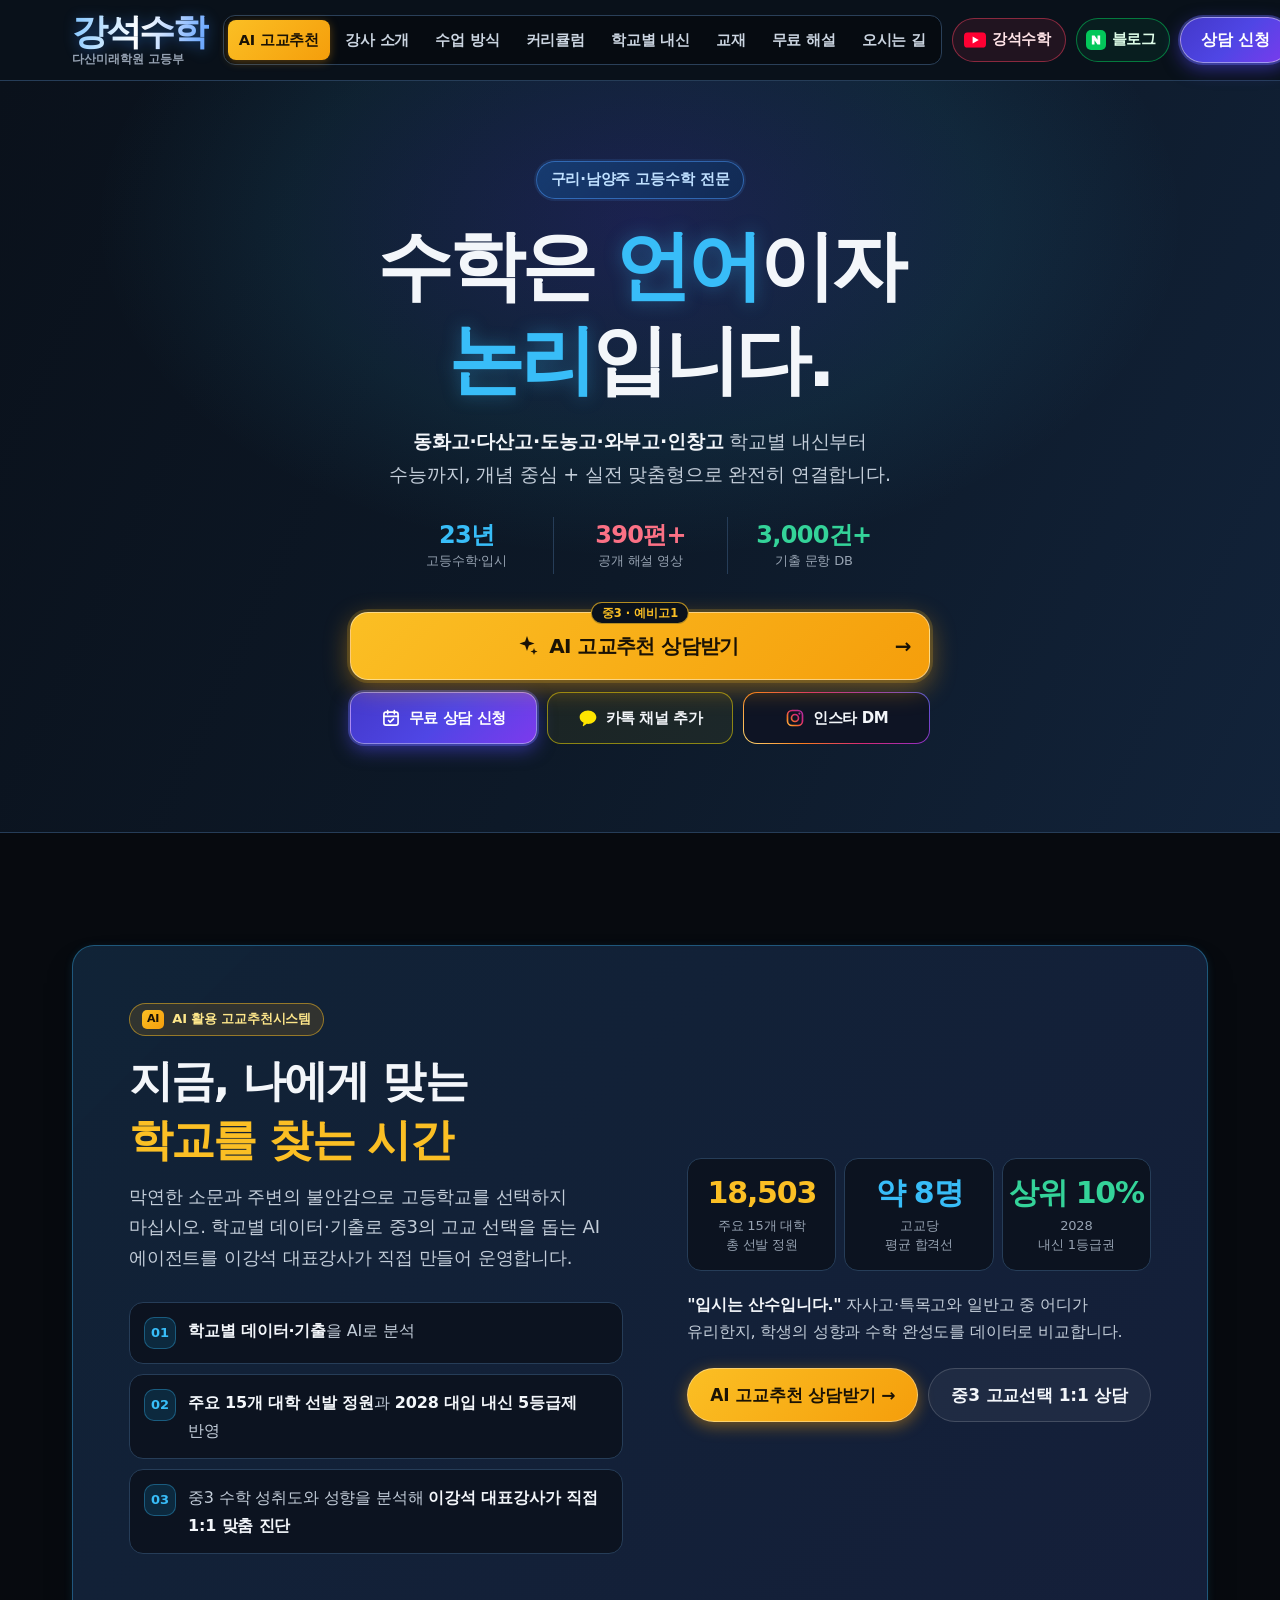
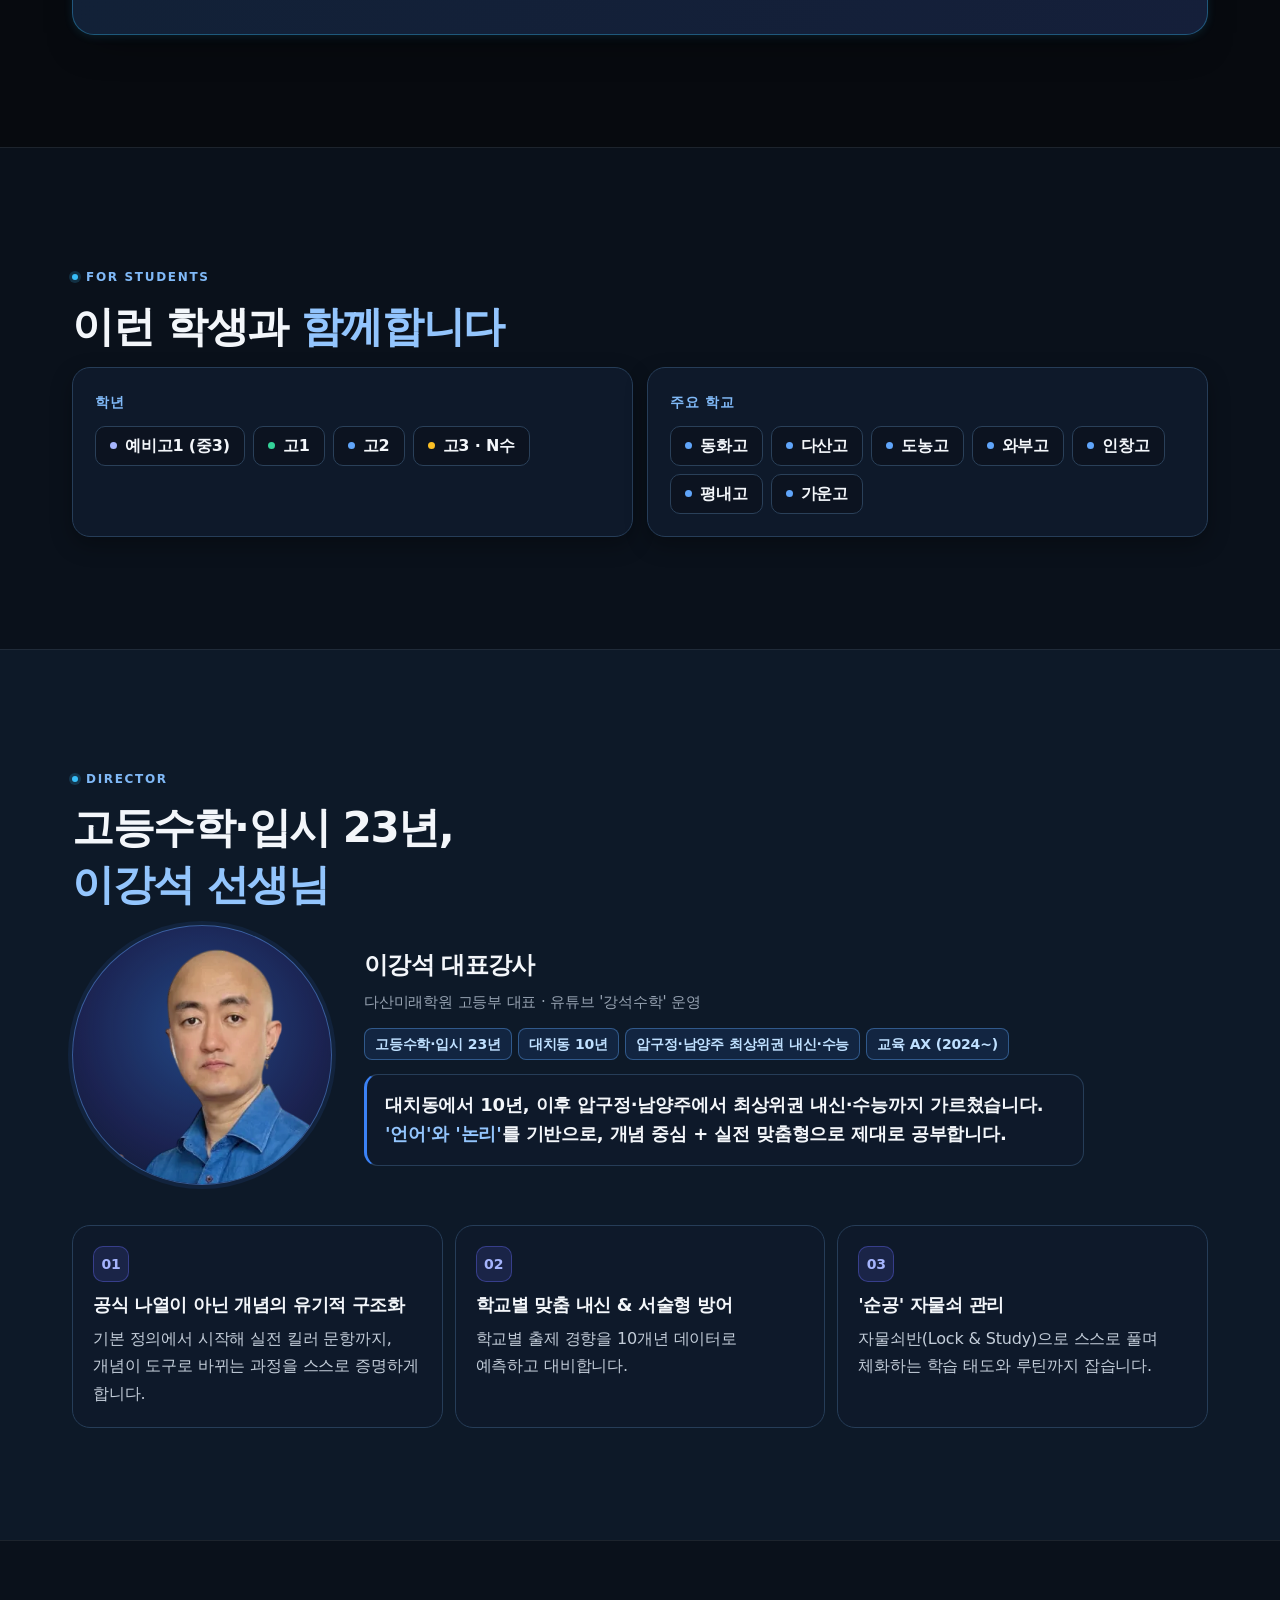
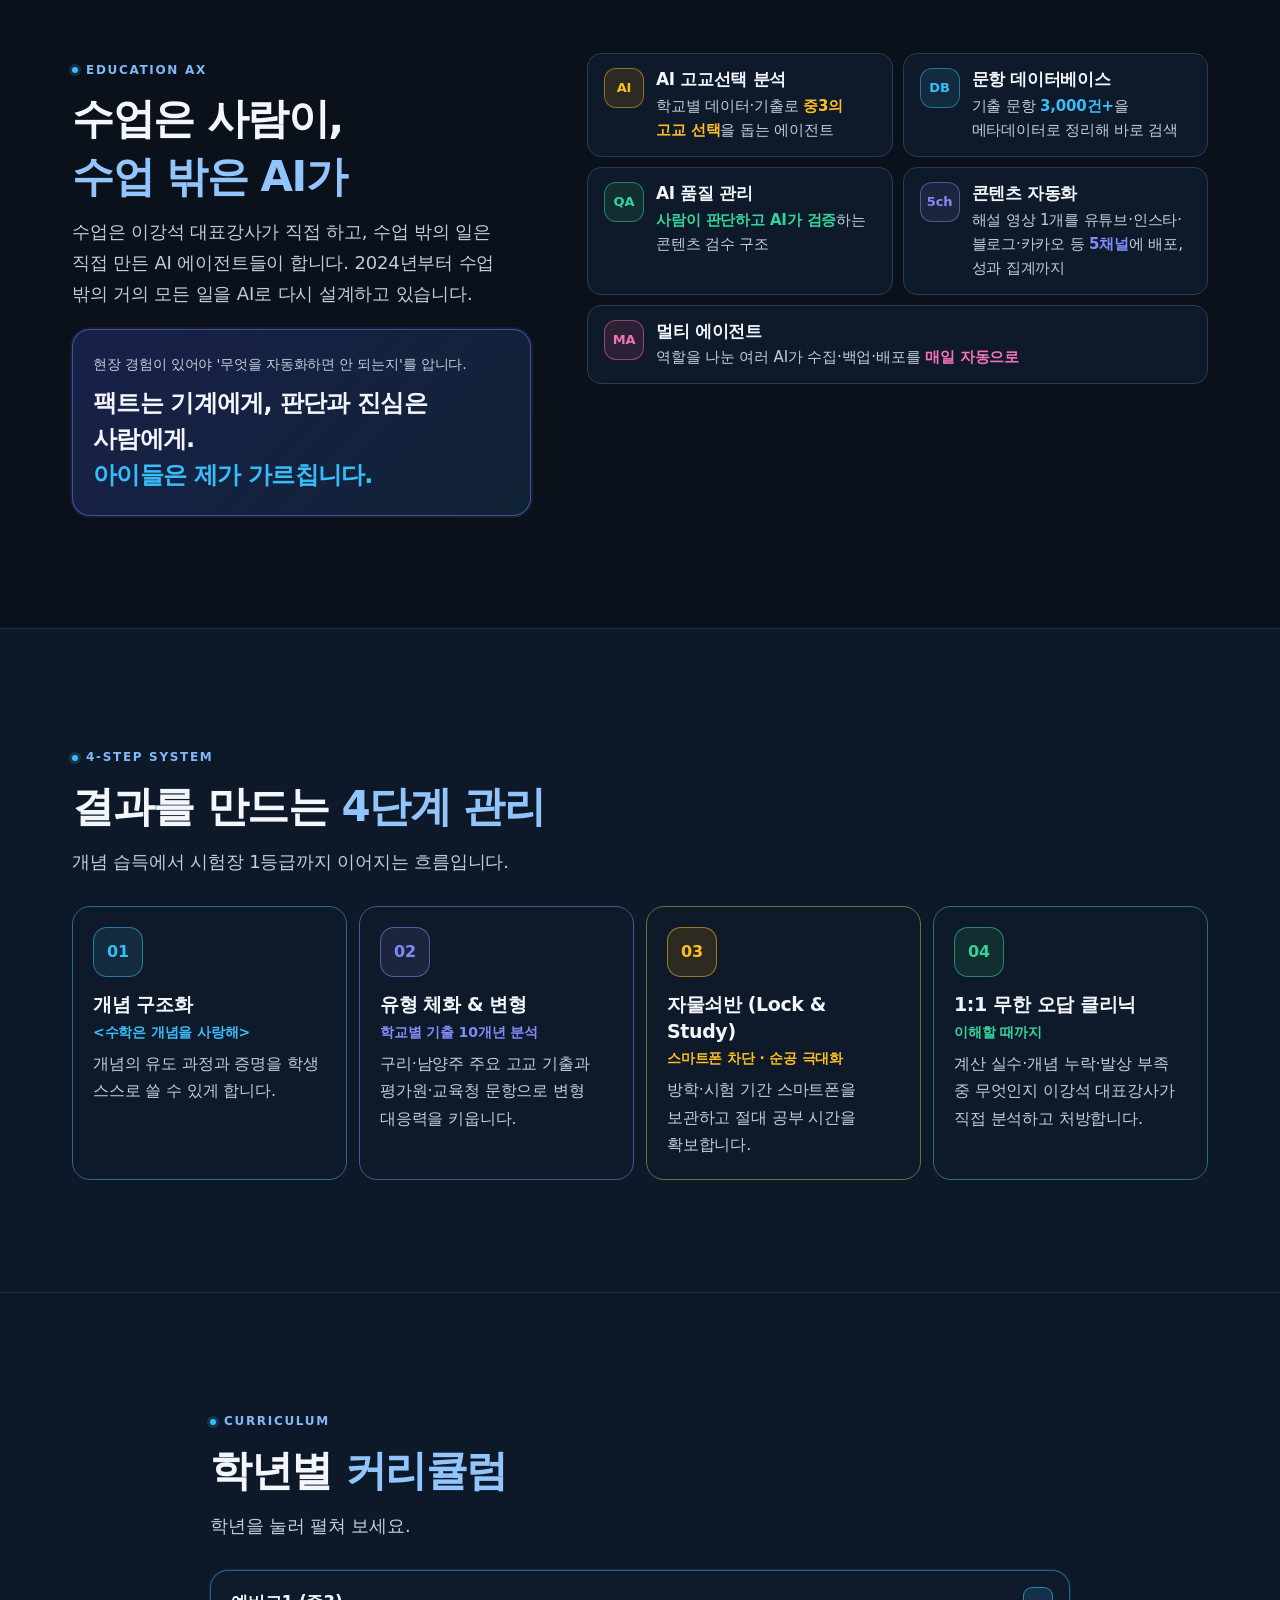
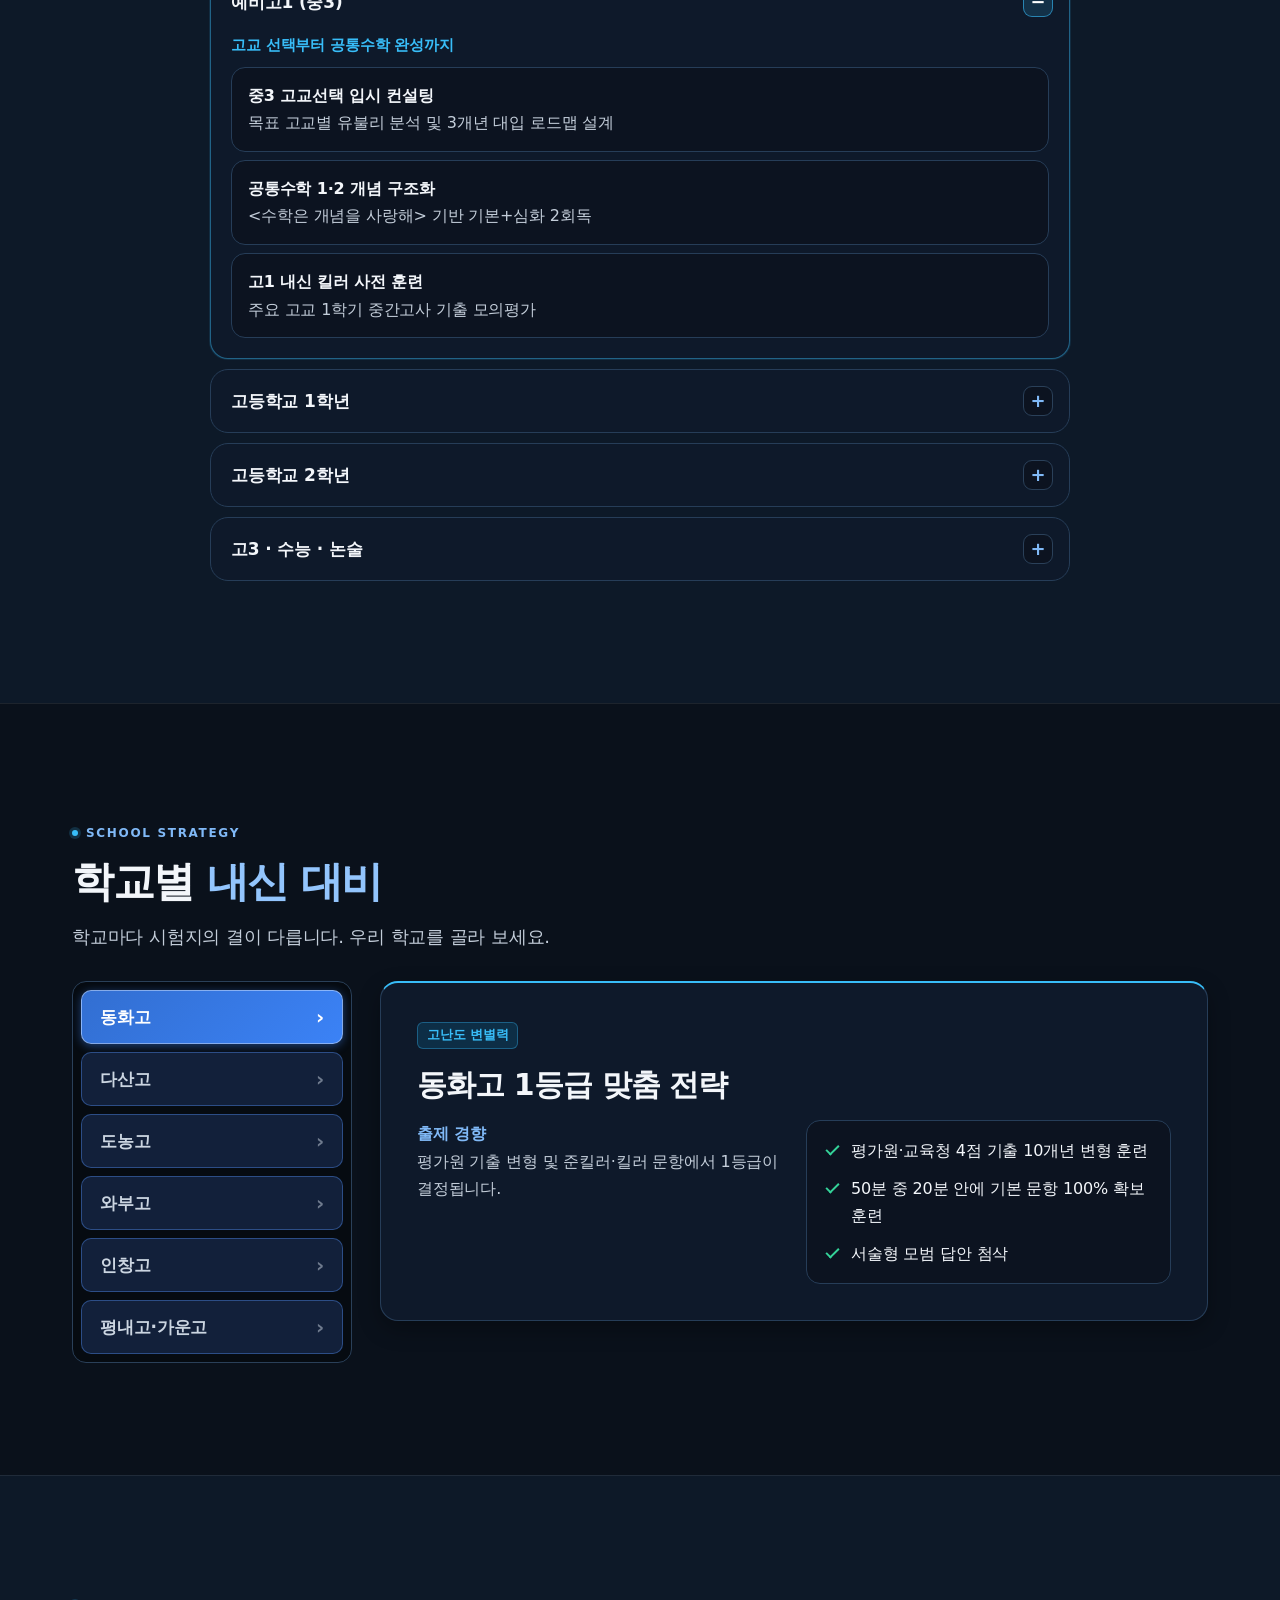
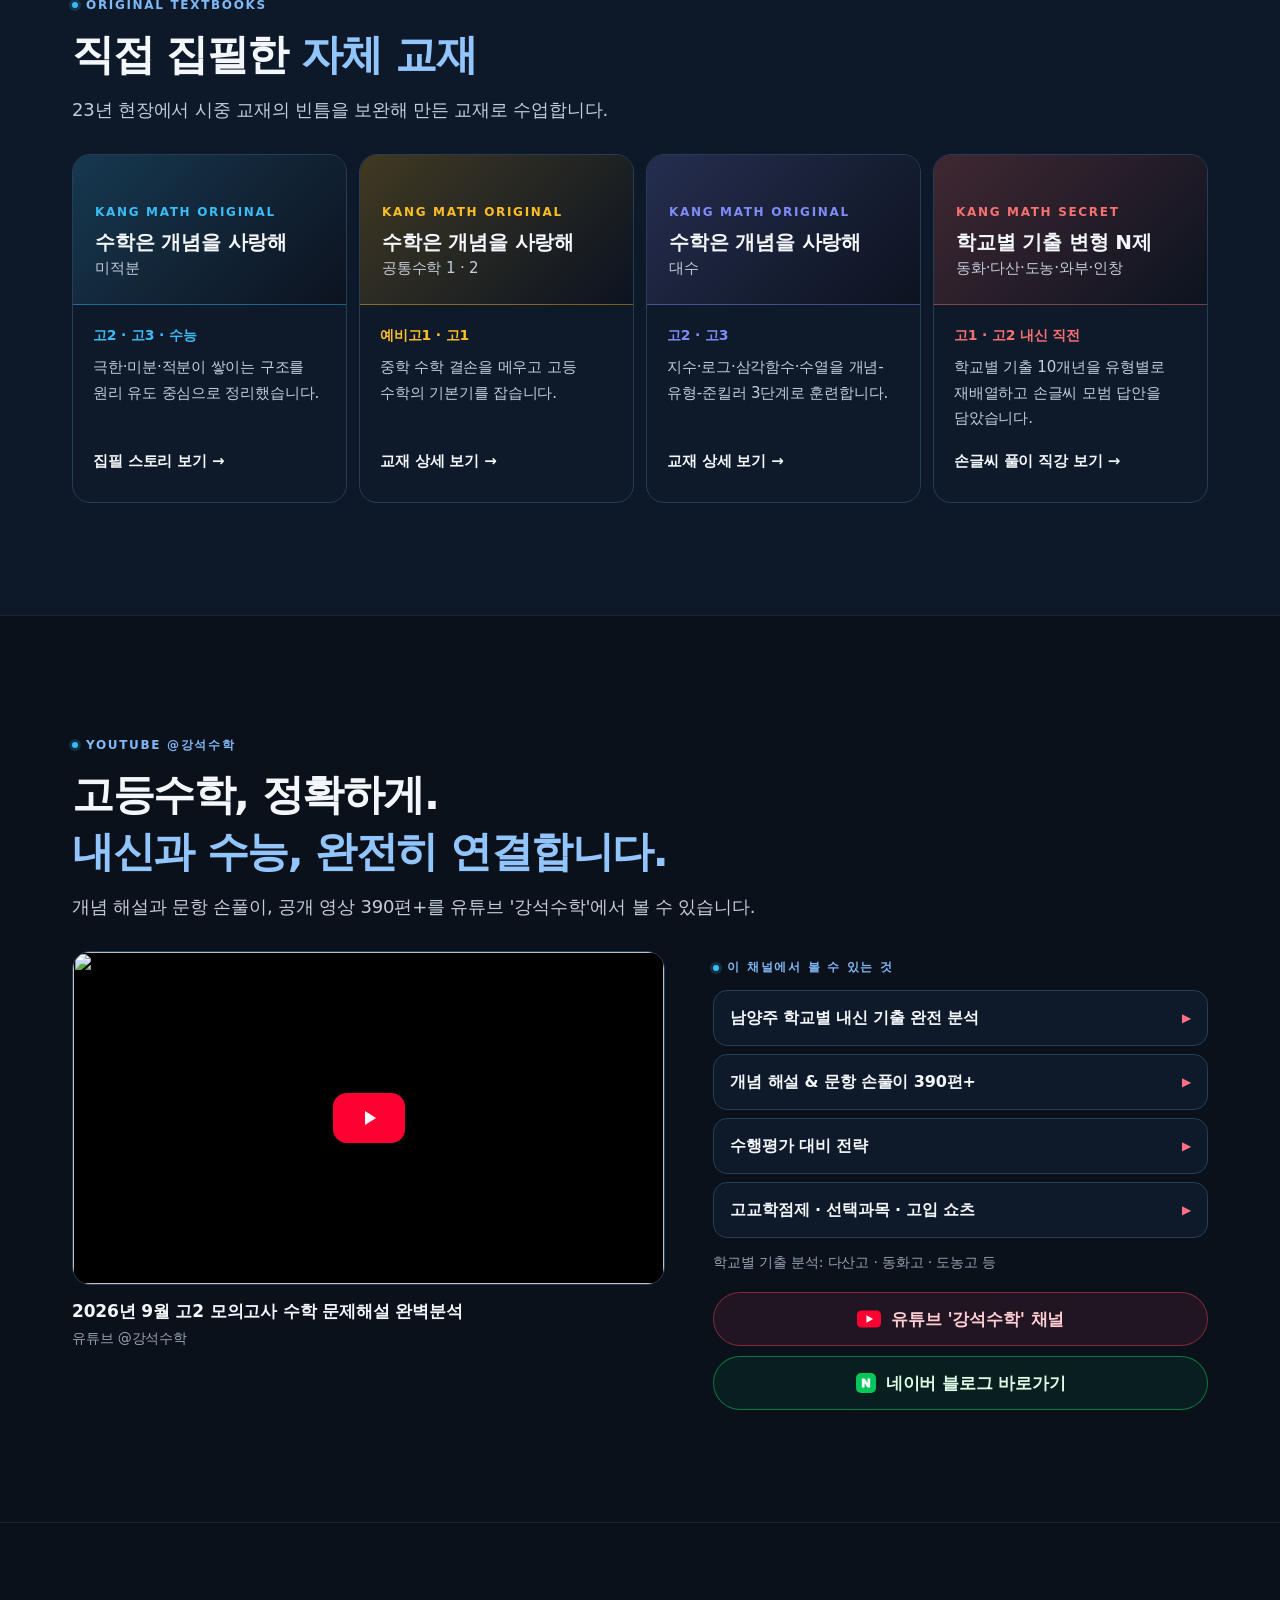
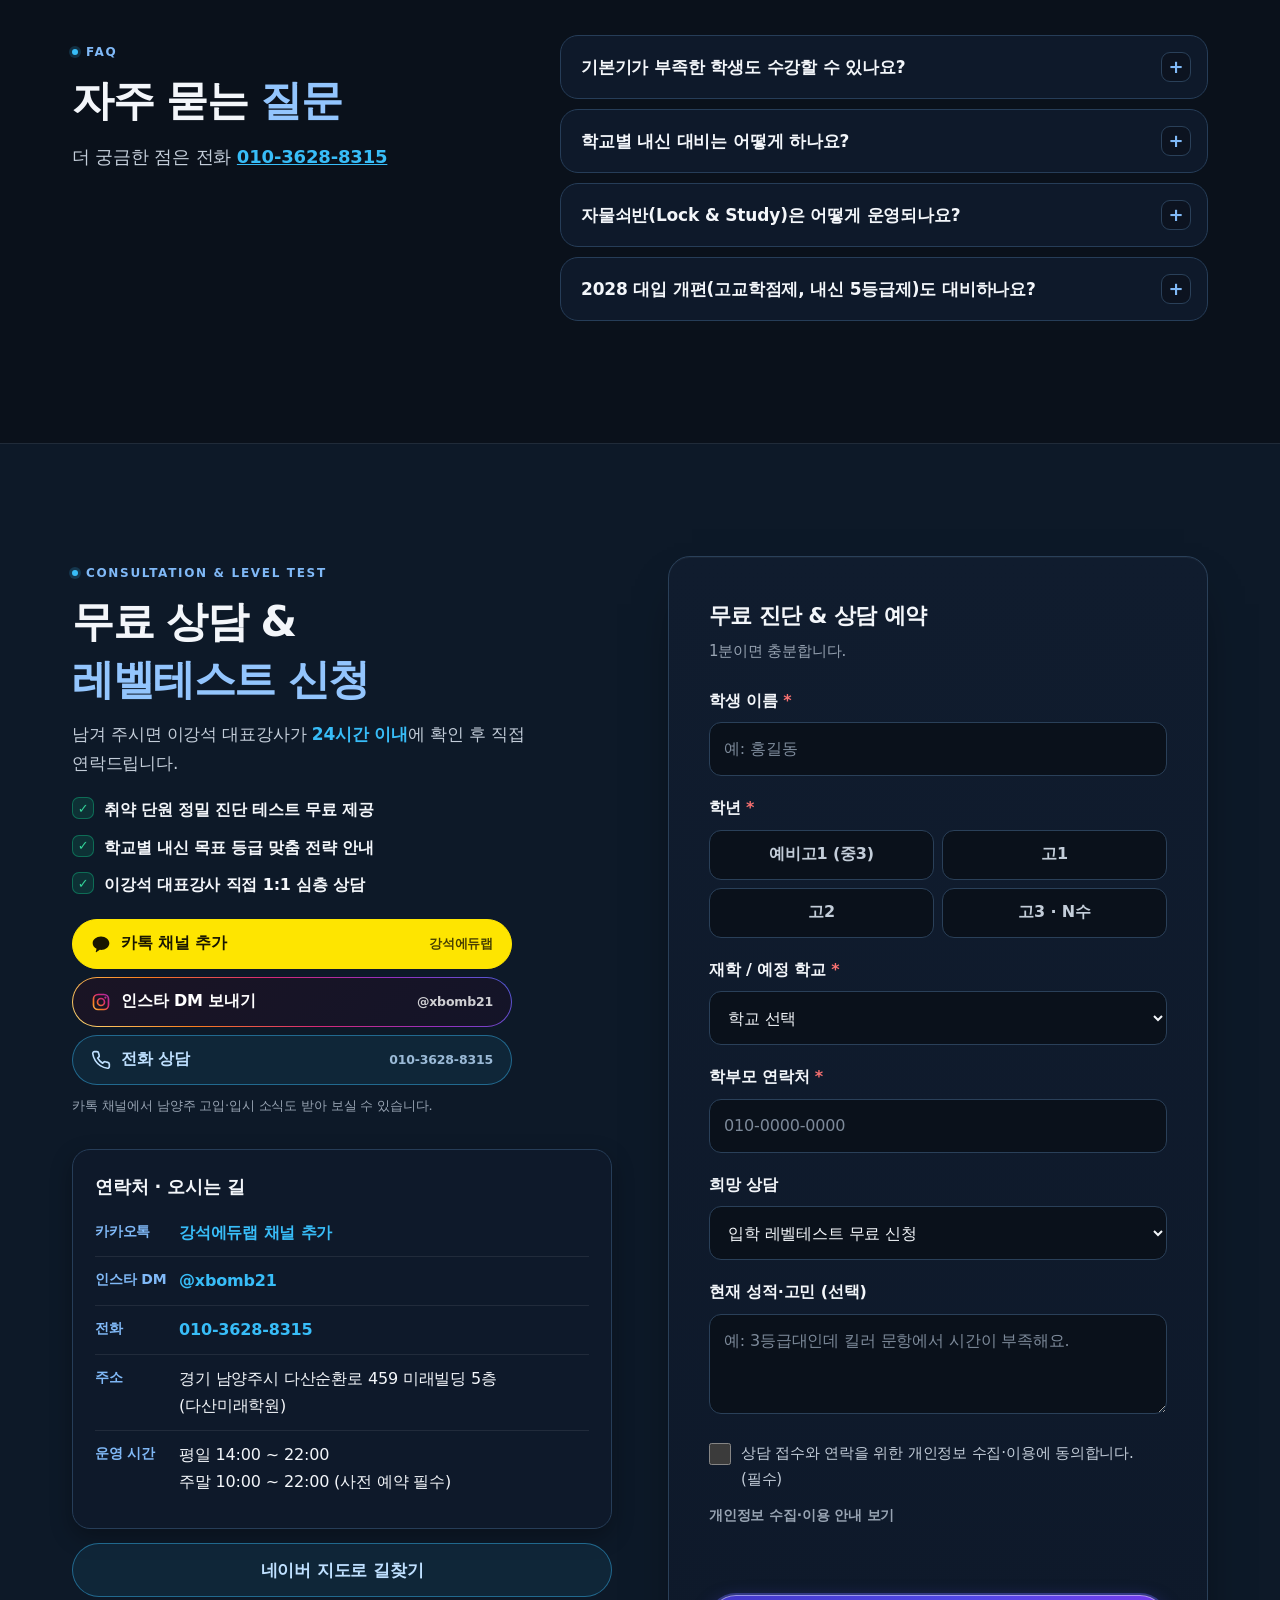
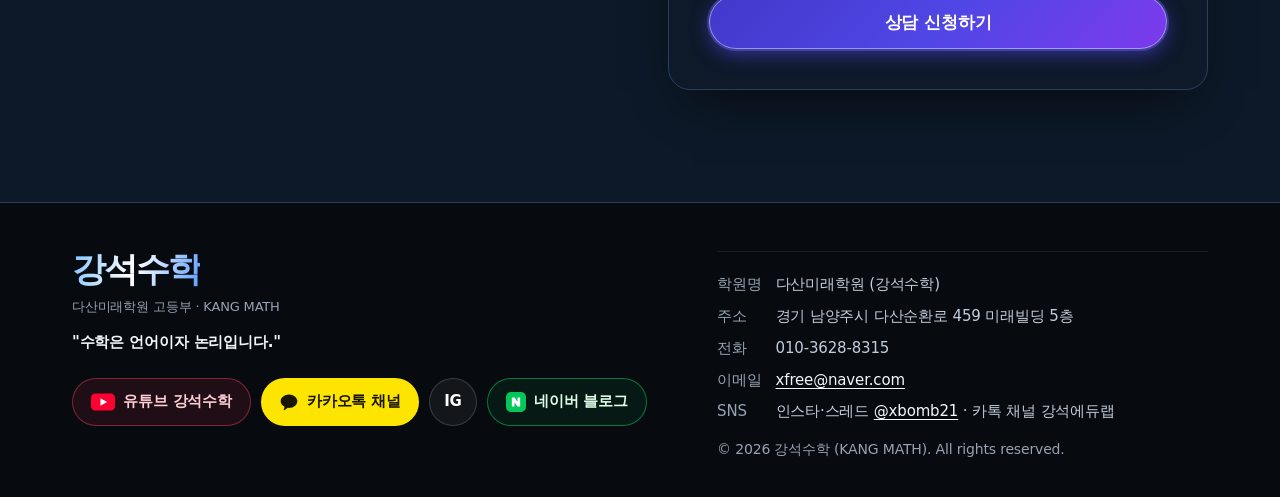
==== index.html @ 7ba9ceab "Show Naver blog button in mobile header - Blog chip visible on all widths: N icon only below 410px, " ====
<!DOCTYPE html>
<html lang="ko">
<head>
<meta charset="UTF-8">
<meta name="viewport" content="width=device-width, initial-scale=1, viewport-fit=cover">
<title>강석수학 | 구리·남양주 고등수학 전문 · 다산미래학원 고등부</title>
<meta name="description" content="구리·남양주 고등수학 전문 강석수학(다산미래학원 고등부). 고등수학·입시 23년 이강석 대표강사가 동화고·다산고·도농고·와부고·인창고 학교별 내신부터 수능까지 지도합니다.">
<meta name="naver-site-verification" content="85dfddb0b1b1b7cc9b16cac15917da189d984a61">
<link rel="canonical" href="https://www.kangmath.com/">
<meta name="theme-color" content="#0A111B">
<meta property="og:type" content="website">
<meta property="og:locale" content="ko_KR">
<meta property="og:site_name" content="강석수학">
<meta property="og:url" content="https://www.kangmath.com/">
<meta property="og:title" content="강석수학 | 구리·남양주 고등수학 전문">
<meta property="og:description" content="수학은 언어이자 논리입니다. 학교별 내신부터 수능까지, 개념 중심 + 실전 맞춤형으로 완전히 연결합니다.">
<meta property="og:image" content="https://www.kangmath.com/assets/og-image.jpg">
<meta property="og:image:width" content="1200">
<meta property="og:image:height" content="630">
<meta name="twitter:card" content="summary_large_image">
<link rel="icon" type="image/png" sizes="48x48" href="/assets/favicon-48.png">
<link rel="apple-touch-icon" href="/assets/apple-touch-icon.png">
<link rel="preconnect" href="https://cdn.jsdelivr.net" crossorigin>
<link rel="stylesheet" href="https://cdn.jsdelivr.net/gh/orioncactus/pretendard@v1.3.9/dist/web/variable/pretendardvariable-dynamic-subset.min.css">
<link rel="stylesheet" href="/style.css?v=20261010c">
<script type="application/ld+json">
{
  "@context": "https://schema.org",
  "@type": ["EducationalOrganization", "LocalBusiness"],
  "name": "강석수학",
  "alternateName": ["다산미래학원 고등부", "KANG MATH"],
  "description": "구리·남양주 고등수학 전문. 학교별 내신부터 수능까지 지도합니다.",
  "url": "https://www.kangmath.com/",
  "logo": "https://www.kangmath.com/assets/apple-touch-icon.png",
  "image": "https://www.kangmath.com/assets/og-image.jpg",
  "telephone": "+82-10-3628-8315",
  "email": "xfree@naver.com",
  "address": {
    "@type": "PostalAddress",
    "streetAddress": "다산순환로 459 미래빌딩 5층",
    "addressLocality": "남양주시",
    "addressRegion": "경기도",
    "addressCountry": "KR"
  },
  "openingHoursSpecification": [
    {"@type": "OpeningHoursSpecification", "dayOfWeek": ["Monday", "Tuesday", "Wednesday", "Thursday", "Friday"], "opens": "14:00", "closes": "22:00"},
    {"@type": "OpeningHoursSpecification", "dayOfWeek": ["Saturday", "Sunday"], "opens": "10:00", "closes": "22:00"}
  ],
  "sameAs": [
    "https://www.youtube.com/@강석수학",
    "https://www.instagram.com/xbomb21",
    "https://blog.naver.com/iji99",
    "https://pf.kakao.com/_xkxdQZX"
  ]
}
</script>
</head>
<body>
<svg width="0" height="0" style="position:absolute" aria-hidden="true">
  <symbol id="yt" viewBox="0 0 28 20"><rect width="28" height="20" rx="5" fill="#FF0033"/><path d="M11 5.5v9l7.8-4.5z" fill="#fff"/></symbol>
  <symbol id="kakao" viewBox="0 0 24 24"><path fill="currentColor" d="M12 3C6.5 3 2 6.6 2 11c0 2.8 1.9 5.3 4.7 6.7l-1 3.6c-.1.4.3.7.6.5l4.2-2.8c.5.1 1 .1 1.5.1 5.5 0 10-3.6 10-8S17.5 3 12 3z"/></symbol>
  <symbol id="nblog" viewBox="0 0 24 24"><rect width="24" height="24" rx="6" fill="#03C75A"/><path fill="#fff" d="M7 6.5h3.3l3.5 5.2V6.5H17v11h-3.3l-3.5-5.2v5.2H7z"/></symbol>
  <symbol id="cal" viewBox="0 0 24 24"><g fill="none" stroke="currentColor" stroke-width="2" stroke-linecap="round" stroke-linejoin="round"><rect x="3.5" y="5" width="17" height="15.5" rx="2.5"/><path d="M3.5 10h17M8 3v4M16 3v4M9 15l2 2 4-4"/></g></symbol>
  <symbol id="ig" viewBox="0 0 24 24"><g fill="none" stroke="url(#igGrad)" stroke-width="2" stroke-linecap="round"><rect x="3" y="3" width="18" height="18" rx="5.5"/><circle cx="12" cy="12" r="4.2"/><path d="M17.3 6.7h.01" stroke-width="2.6"/></g></symbol>
  <linearGradient id="igGrad" x1="0" y1="24" x2="24" y2="0" gradientUnits="userSpaceOnUse"><stop offset="0" stop-color="#FEDA75"/><stop offset=".3" stop-color="#FA7E1E"/><stop offset=".6" stop-color="#D62976"/><stop offset="1" stop-color="#962FBF"/></linearGradient>
  <symbol id="spark" viewBox="0 0 24 24"><path fill="currentColor" d="M12 2l1.9 5.6L19.5 9.5l-5.6 1.9L12 17l-1.9-5.6L4.5 9.5l5.6-1.9z"/><path fill="currentColor" d="M19 14l.9 2.6 2.6.9-2.6.9L19 21l-.9-2.6-2.6-.9 2.6-.9z"/></symbol>
  <symbol id="tel" viewBox="0 0 24 24"><path fill="none" stroke="currentColor" stroke-width="2" stroke-linecap="round" stroke-linejoin="round" d="M22 16.9v3a2 2 0 0 1-2.2 2 19.8 19.8 0 0 1-8.6-3.1 19.5 19.5 0 0 1-6-6A19.8 19.8 0 0 1 2.1 4.2 2 2 0 0 1 4.1 2h3a2 2 0 0 1 2 1.7c.1.9.4 1.8.7 2.7a2 2 0 0 1-.5 2.1L8 9.8a16 16 0 0 0 6 6l1.3-1.3a2 2 0 0 1 2.1-.4c.9.3 1.8.6 2.7.7a2 2 0 0 1 1.7 2z"/></symbol>
</svg>

<header class="header">
  <div class="wrap">
    <a class="brand" href="#top" aria-label="강석수학 처음으로"><b>강석수학</b><small>다산미래학원 고등부</small></a>
    <nav class="nav-desktop" aria-label="주요 메뉴">
      <a href="https://sch.kangmath.com/" class="hl">AI 고교추천</a>
      <a href="#about">강사 소개</a>
      <a href="#system">수업 방식</a>
      <a href="#curriculum">커리큘럼</a>
      <a href="#schools">학교별 내신</a>
      <a href="#textbooks">교재</a>
      <a href="#youtube">무료 해설</a>
      <a href="#location">오시는 길</a>
    </nav>
    <a class="yt-chip" href="https://www.youtube.com/@강석수학" target="_blank" rel="noopener" aria-label="유튜브 강석수학 채널 (새 창)"><svg viewBox="0 0 28 20" aria-hidden="true"><use href="#yt"/></svg><span class="lbl">강석수학</span></a>
    <a class="blog-chip" href="https://blog.naver.com/iji99" target="_blank" rel="noopener" aria-label="네이버 블로그 (새 창)"><svg aria-hidden="true"><use href="#nblog"/></svg><span class="lbl">블로그</span></a>
    <a class="btn btn-main header-cta" href="#consultation">상담 신청</a>
    <button class="icon-btn menu-btn" id="menuBtn" aria-label="메뉴 열기" aria-expanded="false" aria-controls="sheet">
      <svg viewBox="0 0 24 24" fill="none" stroke="currentColor" stroke-width="2" stroke-linecap="round" aria-hidden="true"><path d="M4 7h16M4 12h16M4 17h16"/></svg>
    </button>
  </div>
</header>

<nav class="sheet" id="sheet" aria-label="모바일 메뉴">
  <a class="item ai" href="https://sch.kangmath.com/"><span class="ai-tag">AI</span>고교추천 상담받기</a>
  <a class="item" href="#about">강사 소개</a>
  <a class="item" href="#ax">수업 밖은 AI (교육 AX)</a>
  <a class="item" href="#system">수업 방식</a>
  <a class="item" href="#curriculum">학년별 커리큘럼</a>
  <a class="item" href="#schools">학교별 내신 대비</a>
  <a class="item" href="#textbooks">자체 교재</a>
  <a class="item" href="#youtube">무료 해설 영상</a>
  <a class="item" href="#faq">자주 묻는 질문</a>
  <a class="item" href="#location">오시는 길</a>
  <div class="sheet-cta">
    <a class="btn btn-main" href="#consultation">무료 상담·레벨테스트 신청</a>
    <a class="btn btn-ai" href="https://sch.kangmath.com/">AI 고교추천 상담받기</a>
    <a class="btn btn-kakao" href="https://pf.kakao.com/_xkxdQZX/friend" target="_blank" rel="noopener"><svg aria-hidden="true"><use href="#kakao"/></svg>카톡 채널 추가 · 강석에듀랩</a>
    <a class="btn btn-ig" href="https://ig.me/m/xbomb21" target="_blank" rel="noopener"><svg aria-hidden="true"><use href="#ig"/></svg>인스타 DM 보내기</a>
    <a class="btn btn-sky" href="tel:010-3628-8315">전화 010-3628-8315</a>
    <div class="sheet-pair">
      <a class="btn btn-yt" href="https://www.youtube.com/@강석수학" target="_blank" rel="noopener"><svg class="yt-glyph" aria-hidden="true"><use href="#yt"/></svg>유튜브</a>
      <a class="btn btn-blog" href="https://blog.naver.com/iji99" target="_blank" rel="noopener"><svg aria-hidden="true"><use href="#nblog"/></svg>블로그</a>
    </div>
  </div>
</nav>

<main id="top">
  <!-- 1. 첫 화면 -->
  <section class="hero" id="home" aria-labelledby="hero-title">
    <div class="wrap">
      <div class="hero-text">
        <p class="eyebrow">구리·남양주 고등수학 전문</p>
        <h1 id="hero-title">수학은 <em>언어</em>이자<br><em>논리</em>입니다.</h1>
        <p class="lead"><strong>동화고·다산고·도농고·와부고·인창고</strong> 학교별 내신부터 수능까지, 개념 중심 + 실전 맞춤형으로 완전히 연결합니다.</p>
        <ul class="trust" aria-label="강석수학 한눈에">
          <li><b>23년</b><span>고등수학·입시</span></li>
          <li><b>390편+</b><span>공개 해설 영상</span></li>
          <li><b>3,000건+</b><span>기출 문항 DB</span></li>
        </ul>
        <div class="hero-btns">
          <a class="ai-cta" href="https://sch.kangmath.com/"><span class="shine" aria-hidden="true"></span><span class="badge">중3 · 예비고1</span><svg aria-hidden="true"><use href="#spark"/></svg>AI 고교추천 상담받기<span class="arr" aria-hidden="true">→</span></a>
          <div class="hero-sub">
            <a class="hbtn hbtn-main" href="#consultation" aria-label="무료 상담 신청"><svg aria-hidden="true"><use href="#cal"/></svg><span>무료 상담<span class="more"> 신청</span></span></a>
            <a class="hbtn hbtn-kakao" href="https://pf.kakao.com/_xkxdQZX/friend" target="_blank" rel="noopener" aria-label="카카오톡 채널 추가 (새 창)"><svg aria-hidden="true"><use href="#kakao"/></svg><span>카톡 채널<span class="more"> 추가</span></span></a>
            <a class="hbtn hbtn-ig" href="https://ig.me/m/xbomb21" target="_blank" rel="noopener" aria-label="인스타그램 DM 보내기 (새 창)"><svg aria-hidden="true"><use href="#ig"/></svg><span>인스타 DM</span></a>
          </div>
        </div>
      </div>
    </div>
  </section>

  <!-- 2. AI 고교추천 -->
  <section class="sec s0" id="highschool-guide" aria-labelledby="ai-title">
    <div class="wrap">
      <div class="ai-box ai-wrap">
        <div>
          <span class="ai-label">AI 활용 고교추천시스템</span>
          <h2 id="ai-title">지금, 나에게 맞는<br><em>학교를 찾는 시간</em></h2>
          <p class="desc">막연한 소문과 주변의 불안감으로 고등학교를 선택하지 마십시오. 학교별 데이터·기출로 중3의 고교 선택을 돕는 AI 에이전트를 이강석 대표강사가 직접 만들어 운영합니다.</p>
          <ul class="ai-points">
            <li><span class="n">01</span><span><b>학교별 데이터·기출</b>을 AI로 분석</span></li>
            <li><span class="n">02</span><span><b>주요 15개 대학 선발 정원</b>과 <b>2028 대입 내신 5등급제</b> 반영</span></li>
            <li><span class="n">03</span><span>중3 수학 성취도와 성향을 분석해 <b>이강석 대표강사가 직접 1:1 맞춤 진단</b></span></li>
          </ul>
        </div>
        <div>
          <div class="stat-row" aria-label="18,503 법칙">
            <div><b>18,503</b><span>주요 15개 대학<br>총 선발 정원</span></div>
            <div><b>약 8명</b><span>고교당<br>평균 합격선</span></div>
            <div><b>상위 10%</b><span>2028<br>내신 1등급권</span></div>
          </div>
          <p class="ai-quote"><strong>"입시는 산수입니다."</strong> 자사고·특목고와 일반고 중 어디가 유리한지, 학생의 성향과 수학 완성도를 데이터로 비교합니다.</p>
          <div class="ai-btns">
            <a class="btn btn-ai" href="https://sch.kangmath.com/">AI 고교추천 상담받기 →</a>
            <a class="btn btn-glass" href="#consultation" data-type="예비고1 고교선택 및 선행 전략">중3 고교선택 1:1 상담</a>
          </div>
        </div>
      </div>
    </div>
  </section>

  <!-- 3. 대상 -->
  <section class="sec s1" aria-labelledby="who-title">
    <div class="wrap">
      <p class="kicker">For Students</p>
      <h2 class="h2" id="who-title">이런 학생과 <em>함께합니다</em></h2>
      <div class="who">
        <div class="panel"><h3>학년</h3><div class="chips">
          <span class="chip" style="--c:#A5B4FC"><i></i>예비고1 (중3)</span><span class="chip" style="--c:#34D399"><i></i>고1</span><span class="chip" style="--c:#60A5FA"><i></i>고2</span><span class="chip" style="--c:#FBBF24"><i></i>고3 · N수</span></div></div>
        <div class="panel"><h3>주요 학교</h3><div class="chips">
          <span class="chip"><i></i>동화고</span><span class="chip"><i></i>다산고</span><span class="chip"><i></i>도농고</span><span class="chip"><i></i>와부고</span><span class="chip"><i></i>인창고</span><span class="chip"><i></i>평내고</span><span class="chip"><i></i>가운고</span></div></div>
      </div>
    </div>
  </section>

  <!-- 4. 강사 소개 -->
  <section class="sec s2" id="about" aria-labelledby="teacher-title">
    <div class="wrap">
      <p class="kicker">Director</p>
      <h2 class="h2" id="teacher-title">고등수학·입시 23년,<br><em>이강석 선생님</em></h2>
      <div class="about-grid">
        <div class="teacher">
          <div class="teacher-photo"><img src="assets/instructor_blue_profile.webp" width="360" height="360" alt="이강석 선생님" loading="lazy"></div>
          <div class="info">
            <h3>이강석 대표강사</h3>
            <p class="role">다산미래학원 고등부 대표 · 유튜브 '강석수학' 운영</p>
            <ul class="career" aria-label="경력">
              <li>고등수학·입시 23년</li><li>대치동 10년</li><li>압구정·남양주 최상위권 내신·수능</li><li>교육 AX (2024~)</li>
            </ul>
            <blockquote>대치동에서 10년, 이후 압구정·남양주에서 최상위권 내신·수능까지 가르쳤습니다. <em>'언어'와 '논리'</em>를 기반으로, 개념 중심 + 실전 맞춤형으로 제대로 공부합니다.</blockquote>
          </div>
        </div>
        <ol class="principles" aria-label="강석수학 3대 교육 원칙">
          <li><h4>공식 나열이 아닌 개념의 유기적 구조화</h4><p>기본 정의에서 시작해 실전 킬러 문항까지, 개념이 도구로 바뀌는 과정을 스스로 증명하게 합니다.</p></li>
          <li><h4>학교별 맞춤 내신 &amp; 서술형 방어</h4><p>학교별 출제 경향을 10개년 데이터로 예측하고 대비합니다.</p></li>
          <li><h4>'순공' 자물쇠 관리</h4><p>자물쇠반(Lock &amp; Study)으로 스스로 풀며 체화하는 학습 태도와 루틴까지 잡습니다.</p></li>
        </ol>
      </div>
    </div>
  </section>

  <!-- 4-1. 교육 AX -->
  <section class="sec s1" id="ax" aria-labelledby="ax-title">
    <div class="wrap ax-grid">
      <div class="ax-head">
        <p class="kicker">Education AX</p>
        <h2 class="h2" id="ax-title">수업은 사람이,<br><em>수업 밖은 AI가</em></h2>
        <p class="desc">수업은 이강석 대표강사가 직접 하고, 수업 밖의 일은 직접 만든 AI 에이전트들이 합니다. 2024년부터 수업 밖의 거의 모든 일을 AI로 다시 설계하고 있습니다.</p>
        <div class="ax-quote">
          <small>현장 경험이 있어야 '무엇을 자동화하면 안 되는지'를 압니다.</small>
          <p>팩트는 기계에게, 판단과 진심은 사람에게.<br><em>아이들은 제가 가르칩니다.</em></p>
        </div>
      </div>
      <ol class="ax-list" aria-label="지금 만들고 운영하는 것">
        <li><span class="ax-no">AI</span><div><h3>AI 고교선택 분석</h3><p>학교별 데이터·기출로 <b>중3의 고교 선택</b>을 돕는 에이전트</p></div></li>
        <li><span class="ax-no">DB</span><div><h3>문항 데이터베이스</h3><p>기출 문항 <b>3,000건+</b>을 메타데이터로 정리해 바로 검색</p></div></li>
        <li><span class="ax-no">QA</span><div><h3>AI 품질 관리</h3><p><b>사람이 판단하고 AI가 검증</b>하는 콘텐츠 검수 구조</p></div></li>
        <li><span class="ax-no">5ch</span><div><h3>콘텐츠 자동화</h3><p>해설 영상 1개를 유튜브·인스타·블로그·카카오 등 <b>5채널</b>에 배포, 성과 집계까지</p></div></li>
        <li><span class="ax-no">MA</span><div><h3>멀티 에이전트</h3><p>역할을 나눈 여러 AI가 수집·백업·배포를 <b>매일 자동으로</b></p></div></li>
      </ol>
    </div>
  </section>

  <!-- 5. 4단계 -->
  <section class="sec s2" id="system" aria-labelledby="method-title">
    <div class="wrap">
      <p class="kicker">4-Step System</p>
      <h2 class="h2" id="method-title">결과를 만드는 <em>4단계 관리</em></h2>
      <p class="desc">개념 습득에서 시험장 1등급까지 이어지는 흐름입니다.</p>
      <ol class="steps">
        <li><span class="step-no">01</span><div><h3>개념 구조화</h3><p class="sub">&lt;수학은 개념을 사랑해&gt;</p><p>개념의 유도 과정과 증명을 학생 스스로 쓸 수 있게 합니다.</p></div></li>
        <li><span class="step-no">02</span><div><h3>유형 체화 &amp; 변형</h3><p class="sub">학교별 기출 10개년 분석</p><p>구리·남양주 주요 고교 기출과 평가원·교육청 문항으로 변형 대응력을 키웁니다.</p></div></li>
        <li><span class="step-no">03</span><div><h3>자물쇠반 (Lock &amp; Study)</h3><p class="sub">스마트폰 차단 · 순공 극대화</p><p>방학·시험 기간 스마트폰을 보관하고 절대 공부 시간을 확보합니다.</p></div></li>
        <li><span class="step-no">04</span><div><h3>1:1 무한 오답 클리닉</h3><p class="sub">이해할 때까지</p><p>계산 실수·개념 누락·발상 부족 중 무엇인지 이강석 대표강사가 직접 분석하고 처방합니다.</p></div></li>
      </ol>
    </div>
  </section>

  <!-- 6. 커리큘럼 -->
  <section class="sec s2" id="curriculum" aria-labelledby="curri-title">
    <div class="wrap">
      <div class="narrow">
      <p class="kicker">Curriculum</p>
      <h2 class="h2" id="curri-title">학년별 <em>커리큘럼</em></h2>
      <p class="desc">학년을 눌러 펼쳐 보세요.</p>
      <details class="acc" open>
        <summary>예비고1 (중3)</summary>
        <div class="acc-body"><p class="sub">고교 선택부터 공통수학 완성까지</p><ul>
          <li><b>중3 고교선택 입시 컨설팅</b>목표 고교별 유불리 분석 및 3개년 대입 로드맵 설계</li>
          <li><b>공통수학 1·2 개념 구조화</b>&lt;수학은 개념을 사랑해&gt; 기반 기본+심화 2회독</li>
          <li><b>고1 내신 킬러 사전 훈련</b>주요 고교 1학기 중간고사 기출 모의평가</li></ul></div>
      </details>
      <details class="acc">
        <summary>고등학교 1학년</summary>
        <div class="acc-body"><p class="sub">2022 개정 교육과정 · 흔들리지 않는 내신 1등급</p><ul>
          <li><b>학교별 내신 파이널 기출 변형</b>학교별 출제 경향 반영 교재 + 1:1 오답 클리닉</li>
          <li><b>서술형 감점 제로 피드백</b>이강석 대표강사 직접 채점·첨삭</li>
          <li><b>방학 Lock &amp; Study (자물쇠반)</b>다음 학기 전 범위를 완성하는 몰입 프로그램</li></ul></div>
      </details>
      <details class="acc">
        <summary>고등학교 2학년</summary>
        <div class="acc-body"><p class="sub">대수 &amp; 미적분1 · 내신과 수능의 징검다리</p><ul>
          <li><b>대수 &amp; 미적분1 심화 개념 완성</b>기하학적 의미와 그래프 추론 발상법</li>
          <li><b>모의고사 킬러·준킬러 정밀 분석</b>4점 문항 조건 분해 훈련 (유튜브 손글씨 해설)</li>
          <li><b>예비 고3 조기 수능 체제 돌입</b>2학기 기말 직후 수능 실전 모드 전환</li></ul></div>
      </details>
      <details class="acc">
        <summary>고3 · 수능 · 논술</summary>
        <div class="acc-body"><p class="sub">수능 100분 타임어택 · 수리논술 완성</p><ul>
          <li><b>평가원 킬러 조건 해석 훈련</b>낯선 신유형을 익숙한 개념 도구로 바꾸는 과정</li>
          <li><b>100분 실전 봉투 모의고사</b>매주 실전 환경 시험 + 심층 해설</li>
          <li><b>주요 대학별 수리논술 특강</b>자연계열 논술 기출 분석 · 1:1 첨삭</li></ul></div>
      </details>
      </div>
    </div>
  </section>

  <!-- 7. 학교별 내신 -->
  <section class="sec s1" id="schools" aria-labelledby="schools-title">
    <div class="wrap">
      <p class="kicker">School Strategy</p>
      <h2 class="h2" id="schools-title">학교별 <em>내신 대비</em></h2>
      <p class="desc">학교마다 시험지의 결이 다릅니다. 우리 학교를 골라 보세요.</p>
      <div class="schools-layout">
        <div class="tabs" role="tablist" aria-label="학교 선택">
          <button role="tab" aria-selected="true" aria-controls="p-donghwa" id="t-donghwa">동화고</button>
          <button role="tab" aria-selected="false" aria-controls="p-dasan" id="t-dasan" tabindex="-1">다산고</button>
          <button role="tab" aria-selected="false" aria-controls="p-donong" id="t-donong" tabindex="-1">도농고</button>
          <button role="tab" aria-selected="false" aria-controls="p-wabu" id="t-wabu" tabindex="-1">와부고</button>
          <button role="tab" aria-selected="false" aria-controls="p-inchang" id="t-inchang" tabindex="-1">인창고</button>
          <button role="tab" aria-selected="false" aria-controls="p-pyeongnae" id="t-pyeongnae" tabindex="-1">평내고·가운고</button>
        </div>
        <div>
          <div class="panel school-panel" role="tabpanel" id="p-donghwa" aria-labelledby="t-donghwa">
            <span class="badge">고난도 변별력</span><h3>동화고 1등급 맞춤 전략</h3>
            <div class="panel-inner"><p class="trend"><b>출제 경향</b><br>평가원 기출 변형 및 준킬러·킬러 문항에서 1등급이 결정됩니다.</p>
            <ul class="check"><li>평가원·교육청 4점 기출 10개년 변형 훈련</li><li>50분 중 20분 안에 기본 문항 100% 확보 훈련</li><li>서술형 모범 답안 첨삭</li></ul></div>
          </div>
          <div class="panel school-panel" role="tabpanel" id="p-dasan" aria-labelledby="t-dasan" hidden>
            <span class="badge">실수 방지 &amp; 서술형</span><h3>다산고 1등급 맞춤 전략</h3>
            <div class="panel-inner"><p class="trend"><b>출제 경향</b><br>학교 부교재·교과서 심화 문제 연계율이 높고, 계산 실수를 유발하는 함정 문항이 복병입니다.</p>
            <ul class="check"><li>부교재·유인물 3회독 &amp; 변형 문항</li><li>실수 패턴 1:1 교정 클리닉</li><li>서술형 배점 기준 맞춤 답안 훈련</li></ul></div>
          </div>
          <div class="panel school-panel" role="tabpanel" id="p-donong" aria-labelledby="t-donong" hidden>
            <span class="badge">핵심 유형 + 킬러 2문항</span><h3>도농고 1등급 맞춤 전략</h3>
            <div class="panel-inner"><p class="trend"><b>출제 경향</b><br>기본·중상 난이도 문항이 75%이고, 1~2등급을 가르는 킬러 2~3문항이 승부처입니다.</p>
            <ul class="check"><li>빈출 유형 풀이 시간 최소화</li><li>킬러 문항 조건식 분해 훈련</li><li>직전 파이널 모의고사</li></ul></div>
          </div>
          <div class="panel school-panel" role="tabpanel" id="p-wabu" aria-labelledby="t-wabu" hidden>
            <span class="badge">수학적 논리 전개</span><h3>와부고 1등급 맞춤 전략</h3>
            <div class="panel-inner"><p class="trend"><b>출제 경향</b><br>수능형 고난도 문항과 개념의 증명 과정을 묻는 문제가 출제됩니다.</p>
            <ul class="check"><li>&lt;수학은 개념을 사랑해&gt; 기반 증명 백지 훈련</li><li>EBS 수능특강·수능완성 고난도 변형 대비</li><li>1:1 손글씨 논리 풀이 지도</li></ul></div>
          </div>
          <div class="panel school-panel" role="tabpanel" id="p-inchang" aria-labelledby="t-inchang" hidden>
            <span class="badge">학교 프린트 + 시간 단축</span><h3>인창고 1등급 맞춤 전략</h3>
            <div class="panel-inner"><p class="trend"><b>출제 경향</b><br>수업 프린트와 기출 응용 문제가 중심이며, 후반부 고난도 문항에서 시간이 부족해지기 쉽습니다.</p>
            <ul class="check"><li>학교 프린트 심화 변형 5배수 문항집</li><li>타임어택 모의 훈련</li><li>개념 누락 단원 1:1 보충</li></ul></div>
          </div>
          <div class="panel school-panel" role="tabpanel" id="p-pyeongnae" aria-labelledby="t-pyeongnae" hidden>
            <span class="badge">내신 안정화 + 수능 연계</span><h3>평내고 · 가운고 1등급 맞춤 전략</h3>
            <div class="panel-inner"><p class="trend"><b>출제 경향</b><br>내신 1등급을 굳히면서 수능 최저 기준까지 함께 준비해야 하는 학교군입니다.</p>
            <ul class="check"><li>내신 만점 목표 전 범위 개념 회독</li><li>대수·미적분 심화 개념 체화</li><li>방학 자물쇠반 몰입</li></ul></div>
          </div>
        </div>
      </div>
    </div>
  </section>

  <!-- 8. 자체 교재 -->
  <section class="sec s2" id="textbooks" aria-labelledby="books-title">
    <div class="wrap">
      <p class="kicker">Original Textbooks</p>
      <h2 class="h2" id="books-title">직접 집필한 <em>자체 교재</em></h2>
      <p class="desc">23년 현장에서 시중 교재의 빈틈을 보완해 만든 교재로 수업합니다.</p>
      <div class="hscroll" aria-label="교재 목록">
        <article class="book"><div class="book-cover"><small>KANG MATH ORIGINAL</small><b>수학은 개념을 사랑해</b><span>미적분</span></div>
          <div class="book-body"><span class="target">고2 · 고3 · 수능</span><p>극한·미분·적분이 쌓이는 구조를 원리 유도 중심으로 정리했습니다.</p><a href="https://blog.naver.com/iji99/224345967652" target="_blank" rel="noopener">집필 스토리 보기 →</a></div></article>
        <article class="book"><div class="book-cover"><small>KANG MATH ORIGINAL</small><b>수학은 개념을 사랑해</b><span>공통수학 1 · 2</span></div>
          <div class="book-body"><span class="target">예비고1 · 고1</span><p>중학 수학 결손을 메우고 고등 수학의 기본기를 잡습니다.</p><a href="https://blog.naver.com/iji99" target="_blank" rel="noopener">교재 상세 보기 →</a></div></article>
        <article class="book"><div class="book-cover"><small>KANG MATH ORIGINAL</small><b>수학은 개념을 사랑해</b><span>대수</span></div>
          <div class="book-body"><span class="target">고2 · 고3</span><p>지수·로그·삼각함수·수열을 개념-유형-준킬러 3단계로 훈련합니다.</p><a href="https://blog.naver.com/iji99" target="_blank" rel="noopener">교재 상세 보기 →</a></div></article>
        <article class="book"><div class="book-cover"><small>KANG MATH SECRET</small><b>학교별 기출 변형 N제</b><span>동화·다산·도농·와부·인창</span></div>
          <div class="book-body"><span class="target">고1 · 고2 내신 직전</span><p>학교별 기출 10개년을 유형별로 재배열하고 손글씨 모범 답안을 담았습니다.</p><a href="https://www.youtube.com/@강석수학" target="_blank" rel="noopener">손글씨 풀이 직강 보기 →</a></div></article>
      </div>
      <p class="swipe-hint">옆으로 넘겨 보세요 →</p>
    </div>
  </section>

  <!-- 9. 영상 -->
  <section class="sec s1" id="youtube" aria-labelledby="video-title">
    <div class="wrap">
      <p class="kicker">YouTube @강석수학</p>
      <h2 class="h2" id="video-title">고등수학, 정확하게.<br><em>내신과 수능, 완전히 연결합니다.</em></h2>
      <p class="desc">개념 해설과 문항 손풀이, 공개 영상 390편+를 유튜브 '강석수학'에서 볼 수 있습니다.</p>
      <div class="video-grid">
        <div>
          <button class="yt-lite" data-id="p95sb72OEV8" aria-label="영상 재생: 2026년 9월 고2 모의고사 수학 문제해설 완벽분석">
            <img src="https://i.ytimg.com/vi/p95sb72OEV8/hqdefault.jpg" alt="" loading="lazy" width="480" height="360">
            <span class="play"><svg viewBox="0 0 24 24" fill="currentColor" aria-hidden="true"><path d="M8 5v14l11-7z"/></svg></span>
          </button>
          <div class="video-meta"><b>2026년 9월 고2 모의고사 수학 문제해설 완벽분석</b><span>유튜브 @강석수학</span></div>
        </div>
        <div>
          <p class="kicker" style="margin-bottom:12px">이 채널에서 볼 수 있는 것</p>
          <div class="playlists">
            <a href="https://www.youtube.com/@강석수학" target="_blank" rel="noopener">남양주 학교별 내신 기출 완전 분석</a>
            <a href="https://www.youtube.com/@강석수학" target="_blank" rel="noopener">개념 해설 &amp; 문항 손풀이 390편+</a>
            <a href="https://www.youtube.com/@강석수학" target="_blank" rel="noopener">수행평가 대비 전략</a>
            <a href="https://www.youtube.com/@강석수학" target="_blank" rel="noopener">고교학점제 · 선택과목 · 고입 쇼츠</a>
          </div>
          <p style="font-size:14px;color:var(--text-3);margin-bottom:18px">학교별 기출 분석: 다산고 · 동화고 · 도농고 등</p>
          <div class="link-row" id="channels">
            <a class="btn btn-yt" href="https://www.youtube.com/@강석수학" target="_blank" rel="noopener"><svg class="yt-glyph" aria-hidden="true"><use href="#yt"/></svg>유튜브 '강석수학' 채널</a>
            <a class="btn btn-blog" href="https://blog.naver.com/iji99" target="_blank" rel="noopener"><svg aria-hidden="true"><use href="#nblog"/></svg>네이버 블로그 바로가기</a>
          </div>
        </div>
      </div>
    </div>
  </section>

  <!-- 11. FAQ -->
  <section class="sec s1" id="faq" aria-labelledby="faq-title">
    <div class="wrap faq-inner">
      <div>
        <p class="kicker">FAQ</p>
        <h2 class="h2" id="faq-title">자주 묻는 <em>질문</em></h2>
        <p class="desc">더 궁금한 점은 전화 <a href="tel:010-3628-8315" style="color:var(--sky);font-weight:800">010-3628-8315</a></p>
      </div>
      <div>
        <details class="acc"><summary>기본기가 부족한 학생도 수강할 수 있나요?</summary><div class="acc-body">네, 가능합니다. 입학 전 정밀 레벨테스트로 결손 지점을 진단하고, &lt;수학은 개념을 사랑해&gt;와 1:1 맞춤 클리닉으로 메운 뒤 정규 수업에 안착시킵니다.</div></details>
        <details class="acc"><summary>학교별 내신 대비는 어떻게 하나요?</summary><div class="acc-body">시험 4~5주 전부터 학교별 출제 경향과 부교재·학습지 기반의 기출 변형 교재로 전환합니다. 서술형 답안 첨삭까지 이강석 대표강사가 직접 1:1로 지도합니다.</div></details>
        <details class="acc"><summary>자물쇠반(Lock &amp; Study)은 어떻게 운영되나요?</summary><div class="acc-body">방학·시험 대비 기간에 진행합니다. 입실 즉시 휴대폰을 보관함에 수거하고, 시간별 계획표에 따라 순공 시간을 관리하며 현장 질의응답과 1:1 클리닉을 병행합니다.</div></details>
        <details class="acc"><summary>2028 대입 개편(고교학점제, 내신 5등급제)도 대비하나요?</summary><div class="acc-body">네. 이강석 대표강사는 다산 지역 학부모 입시 설명회를 정기적으로 주관하는 입시 전문가입니다. 중3 고교 선택부터 바뀐 내신·수능 체제에 맞춘 학습 로드맵을 1:1로 설계해 드립니다.</div></details>
      </div>
    </div>
  </section>

  <!-- 12. 상담 신청 + 오시는 길 -->
  <section class="sec s2" id="consultation" aria-labelledby="consult-title">
    <div class="wrap consult-grid">
      <div class="c-intro">
        <p class="kicker">Consultation &amp; Level Test</p>
        <h2 class="h2" id="consult-title">무료 상담 &amp;<br><em>레벨테스트 신청</em></h2>
        <p class="lead2">남겨 주시면 이강석 대표강사가 <strong>24시간 이내</strong>에 확인 후 직접 연락드립니다.</p>
        <ul class="perks">
          <li>취약 단원 정밀 진단 테스트 무료 제공</li>
          <li>학교별 내신 목표 등급 맞춤 전략 안내</li>
          <li>이강석 대표강사 직접 1:1 심층 상담</li>
        </ul>
        <div class="contact-btns" aria-label="다른 연락 방법">
          <a class="btn btn-kakao" href="https://pf.kakao.com/_xkxdQZX/friend" target="_blank" rel="noopener"><svg aria-hidden="true"><use href="#kakao"/></svg>카톡 채널 추가<small>강석에듀랩</small></a>
          <a class="btn btn-ig" href="https://ig.me/m/xbomb21" target="_blank" rel="noopener"><svg aria-hidden="true"><use href="#ig"/></svg>인스타 DM 보내기<small>@xbomb21</small></a>
          <a class="btn btn-sky" href="tel:010-3628-8315"><svg aria-hidden="true"><use href="#tel"/></svg>전화 상담<small>010-3628-8315</small></a>
          <p class="note">카톡 채널에서 남양주 고입·입시 소식도 받아 보실 수 있습니다.</p>
        </div>
      </div>

      <div class="c-form">
        <div class="form-card">
          <h3>무료 진단 &amp; 상담 예약</h3>
          <p class="fsub">1분이면 충분합니다.</p>
          <form class="form" id="consultForm" novalidate>
            <div class="field"><label for="f-name">학생 이름 <span class="req" aria-hidden="true">*</span></label>
              <input id="f-name" name="studentName" autocomplete="off" maxlength="40" required placeholder="예: 홍길동"></div>
            <fieldset class="field" style="border:0"><legend>학년 <span class="req" aria-hidden="true">*</span></legend>
              <div class="grade-pick">
                <input type="radio" name="gradeLevel" id="g0" value="예비고1(중3)" required><label for="g0">예비고1 (중3)</label>
                <input type="radio" name="gradeLevel" id="g1" value="고1"><label for="g1">고1</label>
                <input type="radio" name="gradeLevel" id="g2" value="고2"><label for="g2">고2</label>
                <input type="radio" name="gradeLevel" id="g3" value="고3/N수"><label for="g3">고3 · N수</label>
              </div></fieldset>
            <div class="field"><label for="f-school">재학 / 예정 학교 <span class="req" aria-hidden="true">*</span></label>
              <select id="f-school" name="schoolName" required>
                <option value="">학교 선택</option>
                <option value="동화고">동화고</option><option value="다산고">다산고</option><option value="도농고">도농고</option>
                <option value="와부고">와부고</option><option value="인창고">인창고</option><option value="가운고">가운고</option>
                <option value="평내고">평내고</option><option value="중학교">중학교 (예비고1)</option><option value="기타">기타 학교</option>
              </select></div>
            <div class="field"><label for="f-phone">학부모 연락처 <span class="req" aria-hidden="true">*</span></label>
              <input id="f-phone" name="phoneNumber" type="tel" inputmode="tel" autocomplete="tel" maxlength="20" required placeholder="010-0000-0000"></div>
            <div class="field"><label for="f-type">희망 상담</label>
              <select id="f-type" name="consultType">
                <option value="입학 레벨테스트 신청">입학 레벨테스트 무료 신청</option>
                <option value="내신 1등급 대비반">내신 1등급 대비반 상담</option>
                <option value="예비고1 고교선택 및 선행 전략">예비고1 고교선택 및 선행 전략</option>
                <option value="자물쇠반 (Lock & Study) 문의">자물쇠반 (Lock &amp; Study) 문의</option>
                <option value="수능/모의고사 심화 클리닉">수능/모의고사 심화 클리닉</option>
              </select></div>
            <div class="field"><label for="f-notes">현재 성적·고민 (선택)</label>
              <textarea id="f-notes" name="notes" maxlength="1000" placeholder="예: 3등급대인데 킬러 문항에서 시간이 부족해요."></textarea></div>
            <div>
              <div class="consent"><input type="checkbox" id="f-agree" required><label for="f-agree">상담 접수와 연락을 위한 개인정보 수집·이용에 동의합니다. (필수)</label></div>
              <details class="privacy"><summary>개인정보 수집·이용 안내 보기</summary>
                <p><strong>수집 항목</strong> 학생 이름, 학교, 학년, 학부모 연락처, 희망 상담 내용, 상담 메모</p>
                <p><strong>이용 목적</strong> 상담 신청 확인, 상담 일정 조율 및 문의 응대</p>
                <p><strong>보유 기간</strong> 접수일로부터 1년 보관 후 파기합니다. 관련 법령에 보존 의무가 있으면 해당 기간 보관합니다.</p>
                <p>동의를 거부할 수 있으나, 필수 항목 동의가 없으면 온라인 상담 신청이 접수되지 않습니다. 접수 정보는 관리 담당자에게 이메일로 전달됩니다.</p></details>
            </div>
            <p class="form-msg" id="formMsg" role="status" aria-live="polite"></p>
            <button class="btn btn-main" type="submit" id="consultSubmit">상담 신청하기</button>
          </form>
        </div>
      </div>

      <div class="c-contact" id="location">
        <div class="panel contact-card">
          <h3>연락처 · 오시는 길</h3>
          <ul class="info-list">
            <li><b>카카오톡</b><span><a href="https://pf.kakao.com/_xkxdQZX/friend" target="_blank" rel="noopener">강석에듀랩 채널 추가</a></span></li>
            <li><b>인스타 DM</b><span><a href="https://ig.me/m/xbomb21" target="_blank" rel="noopener">@xbomb21</a></span></li>
            <li><b>전화</b><span><a href="tel:010-3628-8315">010-3628-8315</a></span></li>
            <li><b>주소</b><span>경기 남양주시 다산순환로 459 미래빌딩 5층 (다산미래학원)</span></li>
            <li><b>운영 시간</b><span>평일 14:00 ~ 22:00<br>주말 10:00 ~ 22:00 (사전 예약 필수)</span></li>
          </ul>
        </div>
        <div>
          <a class="btn btn-sky" href="https://map.naver.com/p/search/%EA%B2%BD%EA%B8%B0%20%EB%82%A8%EC%96%91%EC%A3%BC%EC%8B%9C%20%EB%8B%A4%EC%82%B0%EC%88%9C%ED%99%98%EB%A1%9C%20459%20%EB%AF%B8%EB%9E%98%EB%B9%8C%EB%94%A9%205%EC%B8%B5" target="_blank" rel="noopener">네이버 지도로 길찾기</a>
        </div>
      </div>
    </div>
  </section>
</main>

<footer class="footer" id="footer">
  <div class="wrap footer-grid">
    <div>
      <div class="brand-f">강석수학</div>
      <span class="brand-sub">다산미래학원 고등부 · KANG MATH</span>
      <p class="slogan-f">"수학은 언어이자 논리입니다."</p>
      <div class="social">
        <a class="btn-yt" href="https://www.youtube.com/@강석수학" target="_blank" rel="noopener"><svg class="yt-glyph" aria-hidden="true"><use href="#yt"/></svg>유튜브 강석수학</a>
        <a class="kakao" href="https://pf.kakao.com/_xkxdQZX" target="_blank" rel="noopener"><svg width="20" height="20" aria-hidden="true"><use href="#kakao"/></svg>카카오톡 채널</a>
        <a class="sq" href="https://www.instagram.com/xbomb21" target="_blank" rel="noopener" aria-label="인스타그램·스레드 @xbomb21">IG</a>
        <a class="blog" href="https://blog.naver.com/iji99" target="_blank" rel="noopener"><svg width="20" height="20" aria-hidden="true"><use href="#nblog"/></svg>네이버 블로그</a>
      </div>
    </div>
    <div>
      <dl>
        <dt>학원명</dt><dd>다산미래학원 (강석수학)</dd>
        <dt>주소</dt><dd>경기 남양주시 다산순환로 459 미래빌딩 5층</dd>
        <dt>전화</dt><dd>010-3628-8315</dd>
        <dt>이메일</dt><dd><a href="mailto:xfree@naver.com">xfree@naver.com</a></dd>
        <dt>SNS</dt><dd>인스타·스레드 <a href="https://www.instagram.com/xbomb21" target="_blank" rel="noopener">@xbomb21</a> · 카톡 채널 강석에듀랩</dd>
      </dl>
      <p class="copy">© 2026 강석수학 (KANG MATH). All rights reserved.</p>
    </div>
  </div>
</footer>

<div class="bottom-bar hide" id="bottomBar">
  <a class="btn btn-kakao" href="https://pf.kakao.com/_xkxdQZX/friend" target="_blank" rel="noopener" aria-label="카카오톡 채널 추가 (새 창)"><svg aria-hidden="true"><use href="#kakao"/></svg>카톡 채널</a>
  <a class="btn btn-main" href="#consultation">무료 상담 신청</a>
</div>

<script src="/main.js?v=20261010c" defer></script>
</body>
</html>
---- style.css ----
/* 강석수학 (www.kangmath.com) — 2026 리디자인. 색은 board.kangmath.com 과 같은 값 사용. */
:root{
  /* ---- board.kangmath.com 에서 가져온 값 ---- */
  --bg-0:#070A0F;          /* 가장 깊은 바탕 (대시보드 #080a0d·#090c10 계열) */
  --bg-1:#0A111B;          /* 기본 섹션 (대시보드 관리자 내비 #0a111b) */
  --bg-2:#0D1928;          /* 교차 섹션 (대시보드 워크스페이스 그라데이션 중간 #0d1928) */
  --bg-3:#12233A;          /* 그라데이션 끝 (#12233a) */
  --panel:#0E192A;         /* 카드 (대시보드 반 카드 rgba(14,25,42) ) */
  --panel-2:#0C1320;       /* 탭 바탕 (#0c1320) */
  --line:#263D58;          /* 테두리 (#263d58) */
  --line-2:#2A4059;        /* 진한 테두리 (#2a4059) */
  --line-soft:rgba(255,255,255,.08);
  --text:#F3F6FA;          /* (#f3f6fa) */
  --text-2:#C3CDD9;        /* 본문 — 대시보드 #b6c0cc 보다 한 단계 밝게 (휴대폰 가독성) */
  --text-3:#97A3B2;        /* 보조 — 대시보드 #8491a0 보다 밝게 */
  --label:#80B9F7;         /* 영문 소제목 (STUDENT WORKSPACE 색 #80b9f7) */
  --ice:#BFE0FF;           /* 배지 글자 (#bfe0ff) */
  --sky:#38BDF8;           /* 활성 테두리·포커스 (#38bdf8) */
  --blue:#3B82F6; --blue-2:#2563EB; --blue-l:#60A5FA; --blue-xl:#93C5FD;
  --indigo-grad:linear-gradient(135deg,#4338CA 0%,#4F46E5 50%,#7C3AED 100%); /* 대화면 모드 버튼 */
  --indigo-ring:0 0 0 2px rgba(99,102,241,.4),0 6px 18px rgba(79,70,229,.55);
  --amber-grad:linear-gradient(135deg,#FBBF24 0%,#F59E0B 100%);            /* 질문하기 버튼 */
  --amber-glow:0 4px 16px rgba(245,158,11,.45);
  --amber:#FBBF24; --emerald:#34D399; --rose:#F87171; --violet:#A5B4FC;
  --brand-text:linear-gradient(105deg,#7FC4FF 0%,#FFFFFF 48%,#5D9FFF 100%); /* 워크스페이스 제목 글자 */
  --r-sm:8px; --r-md:14px; --r-lg:18px; --r-xl:22px;
  --header-h:64px; --bar-h:72px; --max:1200px;
  color-scheme:dark;
}
*,*::before,*::after{box-sizing:border-box;margin:0;padding:0}
html{-webkit-text-size-adjust:100%;scroll-padding-top:calc(var(--header-h) + 8px);background:var(--bg-0)}
@media (prefers-reduced-motion:no-preference){html{scroll-behavior:smooth}}
body{background:var(--bg-1);color:var(--text);font-family:"Pretendard Variable",Pretendard,-apple-system,BlinkMacSystemFont,system-ui,"Apple SD Gothic Neo","Malgun Gothic",sans-serif;font-size:16px;line-height:1.72;letter-spacing:-.01em;word-break:keep-all;overflow-wrap:break-word;padding-bottom:calc(var(--bar-h) + env(safe-area-inset-bottom))}
img{max-width:100%;height:auto;display:block}
a{color:inherit}
button,input,select,textarea{font:inherit;color:inherit;letter-spacing:inherit}
:focus-visible{outline:2px solid var(--sky);outline-offset:3px;border-radius:8px}
.wrap{width:100%;max-width:var(--max);margin:0 auto;padding:0 20px}

/* ---------- 섹션 ---------- */
.sec{padding:64px 0}
.sec.s1{background:var(--bg-1)}
.sec.s2{background:var(--bg-2)}
.sec.s0{background:var(--bg-0)}
.sec+.sec{border-top:1px solid var(--line-soft)}
.kicker{display:inline-flex;align-items:center;gap:8px;font-size:12px;font-weight:800;letter-spacing:.14em;color:var(--label);margin-bottom:10px;text-transform:uppercase}
.kicker::before{content:"";width:6px;height:6px;border-radius:50%;background:var(--sky);box-shadow:0 0 0 3px rgba(56,189,248,.18)}
.h2{font-size:28px;line-height:1.36;font-weight:800;letter-spacing:-.035em;color:var(--text);margin-bottom:12px}
.h2 em{font-style:normal;color:var(--blue-xl)}
.desc{font-size:16px;color:var(--text-2);margin-bottom:28px}

/* ---------- 버튼 (대시보드 버튼 체계) ---------- */
.btn{display:flex;align-items:center;justify-content:center;gap:10px;min-height:54px;padding:0 22px;border-radius:999px;font-weight:800;font-size:17px;text-decoration:none;border:1px solid transparent;cursor:pointer;text-align:center;line-height:1.3;white-space:nowrap;transition:transform .15s, box-shadow .2s}
.btn svg{width:20px;height:20px;flex:none}
/* 주 행동 (기본: 인디고 그라데이션) */
.btn-main{background:var(--indigo-grad);color:#fff;border-color:rgba(255,255,255,.45);box-shadow:var(--indigo-ring)}
.btn-main:hover{box-shadow:0 0 0 3px rgba(129,140,248,.65),0 6px 20px rgba(99,102,241,.75)}
/* AI 고교추천 (앰버 글로우) */
.btn-ai{background:var(--amber-grad);color:#1A1205;border-color:rgba(255,255,255,.35);box-shadow:var(--amber-glow)}
.btn-ai:hover{box-shadow:0 6px 22px rgba(245,158,11,.65)}
/* 보조: 스카이 테두리 (대시보드 활성 탭·입력칸) */
.btn-sky{background:rgba(56,189,248,.08);color:var(--ice);border:1.5px solid rgba(56,189,248,.45)}
.btn-sky:hover{border-color:var(--sky);box-shadow:0 0 12px rgba(56,189,248,.35)}
/* 보조: 은은한 유리 */
.btn-glass{background:rgba(255,255,255,.05);color:var(--text);border:1px solid rgba(255,255,255,.16)}
.btn-glass:hover{background:rgba(255,255,255,.09)}
/* 유튜브 (로즈 아웃라인 칩 계열) */
.btn-yt{background:rgba(244,63,94,.10);color:#FECDD3;border:1.5px solid rgba(244,63,94,.45)}
.btn-yt:hover{border-color:#F43F5E}
.btn-ig{color:#fff;border:1.5px solid transparent;background:linear-gradient(135deg,#1A1424,#141428) padding-box,linear-gradient(45deg,#FEDA75,#FA7E1E,#D62976,#962FBF,#4F5BD5) border-box}
.yt-glyph{width:24px!important;height:24px!important}

/* ---------- 헤더 ---------- */
.header{position:sticky;top:0;z-index:50;background:rgba(10,17,27,.94);-webkit-backdrop-filter:blur(14px);backdrop-filter:blur(14px);border-bottom:1px solid var(--line)}
.header .wrap{height:var(--header-h);display:flex;align-items:center;gap:4px}
.brand{display:flex;flex-direction:column;text-decoration:none;line-height:1.05;margin-right:auto;padding-right:10px;white-space:nowrap;flex-shrink:0}
.brand b{font-size:clamp(25px,8vw,31px);font-weight:900;letter-spacing:-.065em;line-height:1;background:var(--brand-text);-webkit-background-clip:text;background-clip:text;-webkit-text-fill-color:transparent;color:#BFE0FF;filter:drop-shadow(0 2px 7px rgba(55,145,255,.42));padding-right:2px}
.brand small{font-size:12px;color:var(--text-3);font-weight:600;letter-spacing:0;margin-top:3px}
.icon-btn{width:44px;height:44px;display:grid;place-items:center;border:1px solid var(--line);background:var(--panel-2);border-radius:12px;cursor:pointer;color:var(--text);text-decoration:none}
.icon-btn svg{width:22px;height:22px}
.yt-chip{display:inline-flex;align-items:center;justify-content:center;gap:6px;height:44px;min-width:44px;padding:0 11px 0 9px;border-radius:999px;text-decoration:none;border:1px solid rgba(244,63,94,.5);background:rgba(244,63,94,.10);color:#FFE4E8;font-size:14px;font-weight:700;letter-spacing:-.02em;white-space:nowrap;margin-right:6px}
.yt-chip svg{width:22px;height:16px;flex:none}
.yt-chip:hover{border-color:#F43F5E}
.blog-chip{display:inline-flex;align-items:center;justify-content:center;gap:6px;height:44px;width:44px;padding:0;border-radius:999px;text-decoration:none;border:1px solid rgba(3,199,90,.55);background:rgba(3,199,90,.08);color:#DCFCE7;font-size:14px;font-weight:700;letter-spacing:-.02em;white-space:nowrap;margin-right:6px}
.blog-chip svg{width:20px;height:20px;flex:none}
.blog-chip:hover{border-color:#03C75A}
.yt-chip,.blog-chip{flex-shrink:0}
.blog-chip{min-width:44px}
.sr-lbl,.blog-chip .lbl{position:absolute;width:1px;height:1px;overflow:hidden;clip:rect(0 0 0 0);white-space:nowrap}
/* 휴대폰 헤더: 410px 이상이면 블로그 글자도 표시, 360px 미만이면 유튜브도 아이콘만 */
@media (min-width:410px){.blog-chip{width:auto;padding:0 13px 0 9px}.blog-chip .lbl{position:static;width:auto;height:auto;overflow:visible;clip:auto}}
@media (max-width:359px){.yt-chip{padding:0;width:44px}.yt-chip .lbl{position:absolute;width:1px;height:1px;overflow:hidden;clip:rect(0 0 0 0)}.brand{padding-right:6px}}
.btn-blog{background:rgba(3,199,90,.08);color:#DCFCE7;border:1.5px solid rgba(3,199,90,.55)}
.btn-blog:hover{border-color:#03C75A}
.nav-desktop,.header .header-cta{display:none}
.sheet{position:fixed;inset:var(--header-h) 0 0 0;background:var(--bg-1);z-index:49;padding:12px 20px 32px;overflow:auto;display:none}
.sheet.open{display:block}
.sheet a.item{display:flex;align-items:center;gap:10px;min-height:58px;border-bottom:1px solid var(--line-soft);font-size:18px;font-weight:700;text-decoration:none;color:var(--text)}
.sheet a.item::after{content:"›";color:var(--label);font-size:22px;margin-left:auto}
.sheet a.item.ai{color:#FDE68A;background:rgba(245,158,11,.10);border:1px solid rgba(251,191,36,.45);border-radius:12px;padding:0 12px;margin:4px 0 8px}
.sheet a.item.ai::after{color:#FBBF24}
.sheet .ai-tag{font-size:12px;font-weight:800;background:var(--amber-grad);color:#1A1205;border-radius:6px;padding:2px 7px}
.sheet .sheet-cta{margin-top:24px;display:grid;gap:10px}
.sheet-pair{display:grid;grid-template-columns:1fr 1fr;gap:10px}


/* ---------- 첫 화면 (가운데 정렬) ---------- */
.hero{background:linear-gradient(115deg,#0A111B 0%,#0D1928 52%,#12233A 100%);padding:44px 0 44px;overflow:hidden;position:relative;border-bottom:1px solid var(--line)}
.hero::before{content:"";position:absolute;left:50%;top:-140px;width:760px;height:520px;transform:translateX(-50%);background:radial-gradient(ellipse at center,rgba(79,70,229,.22) 0%,rgba(56,189,248,.08) 45%,transparent 70%);pointer-events:none}
.hero .wrap{position:relative}
.hero-text{max-width:760px;margin:0 auto;text-align:center}
.hero .eyebrow{display:inline-flex;align-items:center;gap:8px;font-size:14px;font-weight:700;color:var(--ice);background:linear-gradient(135deg,rgba(23,76,141,.6),rgba(16,45,88,.75));border:1px solid rgba(77,155,255,.5);border-radius:999px;padding:5px 14px;margin-bottom:16px;box-shadow:0 0 0 2px rgba(77,155,255,.12)}
.hero h1{font-size:42px;line-height:1.24;font-weight:900;letter-spacing:-.055em;color:var(--text);margin-bottom:14px}
.hero h1 em{font-style:normal;color:var(--sky);text-shadow:0 0 18px rgba(56,189,248,.35)}
.hero .lead{font-size:16px;color:var(--text-2);margin:0 auto 20px;max-width:34em;text-wrap:balance}
.hero .lead strong{color:var(--text);font-weight:700}
/* 3개 버튼: 같은 크기·같은 모양, 한 줄 */
.hero-btns{display:grid;gap:10px;width:100%;max-width:440px;margin:0 auto}
/* AI 고교추천: 단독 대표 버튼 */
.ai-cta{position:relative;display:flex;align-items:center;justify-content:center;gap:10px;min-height:62px;margin-top:8px;padding:12px 44px 12px 18px;border-radius:18px;text-decoration:none;
  background:var(--amber-grad);color:#1A1205;border:1px solid rgba(255,255,255,.45);font-size:17.5px;font-weight:900;letter-spacing:-.03em;white-space:nowrap;
  box-shadow:0 0 0 3px rgba(251,191,36,.18),0 8px 26px rgba(245,158,11,.45);overflow:visible;isolation:isolate}
.ai-cta svg{width:22px;height:22px;flex:none}
.ai-cta .arr{position:absolute;right:18px;top:50%;transform:translateY(-50%);font-size:20px;font-weight:900}
.ai-cta .badge{position:absolute;left:50%;top:-11px;transform:translateX(-50%);font-size:11.5px;font-weight:800;letter-spacing:0;color:#FBBF24;background:#0A111B;border:1px solid rgba(251,191,36,.7);border-radius:999px;padding:1px 10px;line-height:1.6}
.ai-cta .shine{position:absolute;inset:0;border-radius:inherit;overflow:hidden;z-index:-1;pointer-events:none}
.ai-cta .shine::after{content:"";position:absolute;top:0;bottom:0;left:-40%;width:35%;background:linear-gradient(105deg,transparent,rgba(255,255,255,.55),transparent);transform:skewX(-18deg)}
@media (prefers-reduced-motion:no-preference){
  .ai-cta .shine::after{animation:aiShine 3.6s ease-in-out infinite}
  @keyframes aiShine{0%{left:-40%}55%,100%{left:120%}}
}
.ai-cta:hover{box-shadow:0 0 0 3px rgba(251,191,36,.3),0 10px 30px rgba(245,158,11,.6)}
/* 보조 버튼 3개 */
.hero-sub{display:grid;grid-template-columns:repeat(3,minmax(0,1fr));gap:8px}
.hbtn{display:flex;flex-direction:column;align-items:center;justify-content:center;gap:5px;min-height:58px;padding:8px 4px;border-radius:14px;text-decoration:none;text-align:center;letter-spacing:-.03em;white-space:nowrap;font-size:13.5px;font-weight:700;line-height:1.2;color:var(--text);transition:box-shadow .2s,border-color .2s}
.hbtn svg{width:20px;height:20px;flex:none}
.hbtn .more{display:none}
.hbtn-main{background:var(--indigo-grad);color:#fff;border:1px solid rgba(255,255,255,.4);box-shadow:var(--indigo-ring)}
.hbtn-kakao{background:rgba(254,229,0,.06);border:1px solid rgba(254,229,0,.5)}
.hbtn-kakao svg{color:#FEE500}
.hbtn-kakao:hover{border-color:#FEE500}
.hbtn-ig{border:1px solid transparent;background:linear-gradient(#0E1424,#0E1424) padding-box,linear-gradient(45deg,#FEDA75,#FA7E1E,#D62976,#962FBF,#4F5BD5) border-box}
.hero .todo{margin-top:8px;font-size:12px}
.trust{list-style:none;display:grid;grid-template-columns:repeat(3,minmax(0,1fr));margin:0 auto 22px;max-width:420px}
.trust li{padding:4px 6px;text-align:center}
.trust li+li{border-left:1px solid var(--line)}
.trust b{display:block;white-space:nowrap;font-size:clamp(17px,5.2vw,20px);font-weight:800;line-height:1.2;letter-spacing:-.03em;color:var(--text)}
.trust li:nth-child(1) b{color:var(--sky)} .trust li:nth-child(2) b{color:#FB7185} .trust li:nth-child(3) b{color:var(--emerald)}
.trust span{display:block;font-size:12.5px;color:var(--text-3);line-height:1.35;margin-top:3px}

/* ---------- 패널 공통 ---------- */
.panel{background:var(--panel);border:1px solid var(--line);border-radius:var(--r-lg);padding:22px;box-shadow:0 8px 22px rgba(0,0,0,.3)}

/* ---------- AI 고교추천 ---------- */
.ai-box{background:linear-gradient(135deg,rgba(56,189,248,.06) 0%,rgba(99,102,241,.08) 100%),var(--panel);border:1.5px solid rgba(56,189,248,.35);border-radius:var(--r-xl);padding:26px 20px;box-shadow:0 2px 8px rgba(56,189,248,.12),0 18px 40px -20px rgba(0,0,0,.6)}
.ai-label{display:inline-flex;align-items:center;gap:8px;font-size:13px;font-weight:800;color:#FDE68A;background:rgba(245,158,11,.14);border:1px solid rgba(251,191,36,.5);border-radius:999px;padding:4px 12px;margin-bottom:16px}
.ai-label::before{content:"AI";font-size:11px;background:var(--amber-grad);color:#1A1205;border-radius:5px;padding:0 5px}
.ai-wrap h2{font-size:29px;line-height:1.34;font-weight:900;letter-spacing:-.04em;margin-bottom:12px}
.ai-wrap h2 em{font-style:normal;color:var(--amber)}
.ai-points{list-style:none;display:grid;gap:10px;margin-bottom:24px}
.ai-points li{display:grid;grid-template-columns:32px 1fr;gap:12px;align-items:start;font-size:16px;color:var(--text-2);background:var(--panel-2);border:1px solid var(--line);border-radius:var(--r-md);padding:14px}
.ai-points li b{color:var(--text);font-weight:700}
.ai-points .n{width:32px;height:32px;border-radius:10px;font-size:13px;font-weight:800;display:grid;place-items:center;color:var(--sky);background:rgba(14,165,233,.15);border:1px solid rgba(56,189,248,.35)}
.stat-row{display:grid;grid-template-columns:repeat(3,1fr);gap:8px;margin-bottom:20px}
.stat-row div{background:var(--panel-2);border:1px solid var(--line);border-radius:var(--r-md);padding:16px 4px;text-align:center}
.stat-row b{display:block;white-space:nowrap;font-size:22px;font-weight:900;letter-spacing:-.04em;line-height:1.2}
.stat-row div:nth-child(1) b{color:var(--amber)} .stat-row div:nth-child(2) b{color:var(--sky)} .stat-row div:nth-child(3) b{color:var(--emerald)}
.stat-row span{display:block;font-size:13px;color:var(--text-3);line-height:1.4;margin-top:6px}
.ai-quote{font-size:16px;color:var(--text-2);margin-bottom:22px}
.ai-quote strong{color:var(--text);font-weight:800}
.ai-btns{display:grid;gap:10px}
.todo-note{display:block;text-align:center;margin-top:10px}

/* ---------- 대상 칩 (대시보드 반 칩: 점 + 테두리) ---------- */
.who{display:grid;gap:14px}
.who h3{font-size:14px;font-weight:800;color:var(--label);letter-spacing:.06em;margin-bottom:12px}
.chips{display:flex;flex-wrap:wrap;gap:8px}
.chip{display:inline-flex;align-items:center;gap:8px;min-height:40px;padding:0 14px;border-radius:10px;background:var(--panel-2);border:1px solid var(--line-2);font-size:16px;font-weight:700;color:var(--text)}
.chip i{width:7px;height:7px;border-radius:50%;background:var(--c,var(--blue-l))}

/* ---------- 카카오톡 ---------- */
.btn-kakao{background:#FEE500;color:#191600;border:1px solid #FEE500}
.btn-kakao svg{color:#191600}
.contact-btns{display:grid;gap:8px;margin-top:20px;max-width:440px}
.contact-btns .btn{min-height:50px;font-size:16px;justify-content:flex-start;padding:0 18px}
.contact-btns .btn small{margin-left:auto;font-size:12.5px;font-weight:600;opacity:.8}
.contact-btns .note{font-size:13px;color:var(--text-3);margin-top:2px}

/* ---------- 교육 AX ---------- */
.ax-head .desc{margin-bottom:20px}
.ax-list{list-style:none;display:grid;gap:10px}
.ax-list li{--a:#38BDF8;display:grid;grid-template-columns:40px 1fr;gap:12px;align-items:start;background:var(--panel);border:1px solid var(--line);border-radius:var(--r-md);padding:14px 16px}
.ax-list li:nth-child(1){--a:#FBBF24} .ax-list li:nth-child(2){--a:#38BDF8} .ax-list li:nth-child(3){--a:#34D399} .ax-list li:nth-child(4){--a:#818CF8} .ax-list li:nth-child(5){--a:#F472B6}
.ax-no{width:40px;height:40px;border-radius:12px;display:grid;place-items:center;font-size:13px;font-weight:800;color:var(--a);background:color-mix(in srgb,var(--a) 14%,#0C1320);border:1px solid color-mix(in srgb,var(--a) 50%,transparent)}
.ax-list h3{font-size:17px;line-height:1.4;letter-spacing:-.02em}
.ax-list p{font-size:15px;color:var(--text-2);margin-top:2px;line-height:1.6}
.ax-list p b{color:var(--a);font-weight:800}
.ax-quote{margin-top:16px;padding:22px 20px;border-radius:var(--r-lg);background:linear-gradient(135deg,rgba(79,70,229,.16),rgba(56,189,248,.06)),var(--panel);border:1px solid rgba(129,140,248,.45);box-shadow:0 0 0 2px rgba(99,102,241,.12)}
.ax-quote small{display:block;font-size:14px;color:var(--text-2);margin-bottom:8px}
.ax-quote p{font-size:20px;line-height:1.5;font-weight:800;letter-spacing:-.03em;color:var(--text)}
.ax-quote p em{font-style:normal;color:var(--sky)}

/* ---------- 강사 ---------- */
.teacher{display:grid;gap:16px;justify-items:center;text-align:center}
.teacher-photo{width:180px;height:180px;border-radius:50%;overflow:hidden;background:radial-gradient(circle at 50% 40%,rgba(59,130,246,.45),rgba(79,70,229,.22) 60%,#0E192A 100%);border:1px solid rgba(96,165,250,.45);box-shadow:0 0 0 4px rgba(59,130,246,.10)}
.teacher-photo img{width:100%;height:100%;object-fit:cover}
.teacher .career{justify-content:center}
.teacher blockquote{text-align:left}
.teacher h3{font-size:24px;font-weight:900;letter-spacing:-.03em}
.teacher .role{font-size:15px;color:var(--text-3);margin:4px 0 12px}
.career{list-style:none;display:flex;flex-wrap:wrap;gap:6px;margin-bottom:14px}
.career li{font-size:14px;font-weight:700;color:var(--ice);background:rgba(59,130,246,.12);border:1px solid rgba(96,165,250,.4);border-radius:8px;padding:3px 10px}
.teacher blockquote{font-size:18px;line-height:1.6;font-weight:700;color:var(--text);background:var(--panel);border:1px solid var(--line);border-left:3px solid var(--blue);border-radius:var(--r-md);padding:16px 18px}
.teacher blockquote em{font-style:normal;color:var(--blue-xl)}
.principles{list-style:none;counter-reset:p;display:grid;gap:12px;margin-top:24px}
.principles li{counter-increment:p;background:var(--panel);border:1px solid var(--line);border-radius:var(--r-lg);padding:20px}
.principles li::before{content:"0" counter(p);display:inline-grid;place-items:center;width:36px;height:36px;border-radius:10px;font-size:14px;font-weight:800;margin-bottom:10px;color:var(--violet);background:rgba(99,102,241,.15);border:1px solid rgba(99,102,241,.4)}
.principles h4{font-size:18px;line-height:1.45;margin-bottom:6px;letter-spacing:-.02em}
.principles p{font-size:16px;color:var(--text-2)}

/* ---------- 4단계 (탭 accent 체계: 단계마다 색 하나) ---------- */
.steps{list-style:none;display:grid;gap:12px}
.steps li{--a:var(--sky);background:var(--panel);border:1px solid color-mix(in srgb,var(--a) 35%,#263D58);border-radius:var(--r-lg);padding:20px;display:grid;grid-template-columns:50px 1fr;gap:14px}
.steps li:nth-child(1){--a:#38BDF8} .steps li:nth-child(2){--a:#818CF8} .steps li:nth-child(3){--a:#FBBF24} .steps li:nth-child(4){--a:#34D399}
.step-no{width:50px;height:50px;border-radius:14px;display:grid;place-items:center;font-weight:900;font-size:16px;color:var(--a);background:color-mix(in srgb,var(--a) 14%,#0C1320);border:1px solid color-mix(in srgb,var(--a) 55%,transparent)}
.steps h3{font-size:19px;line-height:1.4;letter-spacing:-.02em}
.steps .sub{font-size:14px;font-weight:700;color:var(--a);margin-top:2px}
.steps p{font-size:16px;color:var(--text-2);margin-top:6px}

/* ---------- 아코디언 ---------- */
details.acc{background:var(--panel);border:1px solid var(--line);border-radius:var(--r-lg);margin-bottom:10px;overflow:hidden}
details.acc>summary{list-style:none;cursor:pointer;min-height:62px;padding:16px 56px 16px 20px;font-weight:800;font-size:17px;line-height:1.45;position:relative;display:flex;align-items:center;color:var(--text)}
details.acc>summary::-webkit-details-marker{display:none}
details.acc>summary::after{content:"+";position:absolute;right:16px;top:50%;transform:translateY(-50%);width:30px;height:30px;border-radius:9px;background:var(--panel-2);border:1px solid var(--line-2);color:var(--label);display:grid;place-items:center;font-size:18px;font-weight:700;line-height:1}
details.acc[open]>summary::after{content:"−";color:#fff;border-color:rgba(56,189,248,.6);background:rgba(56,189,248,.15)}
details.acc[open]{border-color:rgba(56,189,248,.45);box-shadow:0 0 0 1px rgba(56,189,248,.12)}
.acc-body{padding:0 20px 20px;color:var(--text-2);font-size:16px}
.acc-body .sub{color:var(--sky);font-weight:800;margin-bottom:6px;font-size:15px}
.acc-body ul{list-style:none;display:grid;gap:8px;margin-top:8px}
.acc-body li{padding:14px 16px;background:var(--panel-2);border:1px solid var(--line);border-radius:var(--r-md)}
.acc-body li b{display:block;color:var(--text);font-size:16px}

/* ---------- 학교 (대시보드 워크스페이스 탭) ---------- */
.schools-layout{display:grid;gap:16px}
.tabs{display:flex;flex-wrap:wrap;gap:8px}
.tabs button{--a:#3B82F6;min-height:46px;padding:0 16px;border-radius:10px;cursor:pointer;font-weight:700;font-size:16px;color:#CBD5E1;background:color-mix(in srgb,var(--a) 12%,#0C1320);border:1px solid color-mix(in srgb,var(--a) 35%,rgba(255,255,255,.08))}
.tabs button[aria-selected="true"]{color:#fff;background:linear-gradient(135deg,color-mix(in srgb,var(--a) 85%,#000) 0%,var(--a) 100%);border:1px solid rgba(255,255,255,.4);box-shadow:0 2px 10px color-mix(in srgb,var(--a) 45%,transparent)}
.school-panel{border-top:2px solid var(--sky)}
.school-panel .badge{display:inline-block;font-size:13px;font-weight:800;color:var(--sky);background:rgba(14,165,233,.15);border:1px solid rgba(56,189,248,.35);border-radius:6px;padding:1px 9px}
.school-panel h3{font-size:22px;margin:10px 0 10px;letter-spacing:-.03em}
.school-panel .trend{font-size:16px;color:var(--text-2);margin-bottom:16px}
.school-panel .trend b{color:var(--label)}
.check{list-style:none;display:grid;gap:10px;background:var(--panel-2);border:1px solid var(--line);border-radius:var(--r-md);padding:16px}
.check li{padding-left:28px;position:relative;font-size:16px;color:var(--text);font-weight:500}
.check li::before{content:"";position:absolute;left:3px;top:8px;width:13px;height:7px;border-left:2.5px solid var(--emerald);border-bottom:2.5px solid var(--emerald);transform:rotate(-45deg)}

/* ---------- 교재 ---------- */
.hscroll{display:grid;grid-auto-flow:column;grid-auto-columns:80%;gap:12px;overflow-x:auto;scroll-snap-type:x mandatory;padding:0 20px 10px;margin:0 -20px;scrollbar-width:none}
.hscroll::-webkit-scrollbar{display:none}
.hscroll>*{scroll-snap-align:start}
.book{--a:#38BDF8;border-radius:var(--r-lg);background:var(--panel);overflow:hidden;display:flex;flex-direction:column;border:1px solid var(--line)}
.book:nth-child(2){--a:#FBBF24} .book:nth-child(3){--a:#818CF8} .book:nth-child(4){--a:#F87171}
.book-cover{padding:22px;min-height:150px;display:flex;flex-direction:column;justify-content:flex-end;background:linear-gradient(135deg,color-mix(in srgb,var(--a) 22%,#0C1320) 0%,#0C1320 100%);border-bottom:1px solid color-mix(in srgb,var(--a) 40%,transparent)}
.book-cover small{font-size:12px;letter-spacing:.14em;font-weight:800;color:var(--a)}
.book-cover b{font-size:20px;line-height:1.35;margin-top:6px;color:var(--text)}
.book-cover span{font-size:15px;color:var(--text-2)}
.book-body{padding:18px 20px;font-size:15px;color:var(--text-2);flex:1;display:flex;flex-direction:column;gap:8px}
.book-body .target{font-weight:800;color:var(--a);font-size:14px}
.book-body a{margin-top:auto;font-weight:800;color:var(--text);text-decoration:none;min-height:44px;display:flex;align-items:center;font-size:15px}
.swipe-hint{font-size:14px;color:var(--text-3);margin-top:10px}

/* ---------- 영상 ---------- */
.yt-lite{position:relative;aspect-ratio:16/9;border-radius:var(--r-lg);overflow:hidden;background:#000;border:1px solid var(--line);width:100%;cursor:pointer;display:block;padding:0}
.yt-lite img{width:100%;height:100%;object-fit:cover}
.yt-lite .play{position:absolute;inset:0;margin:auto;width:72px;height:50px;border-radius:14px;background:#FF0033;display:grid;place-items:center}
.yt-lite .play svg{width:24px;height:24px;color:#fff}
.yt-lite iframe{position:absolute;inset:0;width:100%;height:100%;border:0}
.video-meta{margin:14px 0 22px}
.video-meta b{display:block;font-size:17px;line-height:1.45}
.video-meta span{font-size:14px;color:var(--text-3)}
.playlists{display:grid;gap:8px;margin-bottom:12px}
.playlists a{display:flex;justify-content:space-between;align-items:center;min-height:56px;padding:0 16px;background:var(--panel);border:1px solid var(--line);border-radius:var(--r-md);text-decoration:none;font-size:16px;font-weight:700;color:var(--text)}
.playlists a::after{content:"▶";color:#FB7185;font-size:12px}
.link-row{display:grid;gap:10px}


/* ---------- 상담 + 오시는 길 ---------- */
.consult-grid{display:grid;gap:28px}
.c-intro .lead2{font-size:17px;color:var(--text-2);margin-bottom:18px}
.c-intro .lead2 strong{color:var(--sky)}
.perks{list-style:none;display:grid;gap:10px}
.perks li{padding-left:32px;position:relative;font-size:16px;font-weight:600;color:var(--text)}
.perks li::before{content:"✓";position:absolute;left:0;top:1px;width:22px;height:22px;border-radius:7px;background:rgba(16,185,129,.15);border:1px solid rgba(16,185,129,.45);color:var(--emerald);font-size:13px;font-weight:900;display:grid;place-items:center;line-height:1}
.form-card{background:linear-gradient(180deg,#101C2E 0%,#0E192A 100%);border:1px solid var(--line-2);border-radius:var(--r-xl);padding:26px 20px;box-shadow:inset 0 1px 0 rgba(255,255,255,.04),0 24px 50px -24px rgba(0,0,0,.8)}
.form-card h3{font-size:22px;letter-spacing:-.03em;margin-bottom:4px}
.form-card .fsub{font-size:15px;color:var(--text-3);margin-bottom:22px}
.form{display:grid;gap:18px}
.field label,.field legend{display:block;font-weight:700;font-size:16px;margin-bottom:8px;color:var(--text)}
.field .req{color:var(--rose)}
.field input,.field select,.field textarea{width:100%;min-height:54px;border:1px solid var(--line-2);border-radius:12px;padding:12px 14px;font-size:16px;background:#0A111B;color:var(--text)}
.field textarea{min-height:100px;resize:vertical}
.field input::placeholder,.field textarea::placeholder{color:#7D8A9A}
.field input:focus,.field select:focus,.field textarea:focus{border-color:var(--sky);outline:none;box-shadow:0 0 0 3px rgba(56,189,248,.25)}
.grade-pick{display:grid;grid-template-columns:1fr 1fr;gap:8px;position:relative}
.grade-pick label{display:flex;align-items:center;justify-content:center;min-height:50px;border:1px solid var(--line-2);background:#0A111B;border-radius:12px;font-weight:700;font-size:16px;cursor:pointer;margin:0;text-align:center;line-height:1.3;padding:4px;color:var(--text-2)}
.grade-pick input{position:absolute;left:0;top:0;width:1px;height:1px;opacity:0;pointer-events:none}
.grade-pick input:checked+label{border-color:var(--sky);background:rgba(56,189,248,.15);color:#fff;box-shadow:0 0 12px rgba(56,189,248,.3)}
.grade-pick input:focus-visible+label{outline:2px solid var(--sky);outline-offset:2px}
.consent{display:flex;gap:10px;align-items:flex-start;font-size:15px;color:var(--text-2)}
.consent input{width:22px;height:22px;flex:none;margin-top:2px;accent-color:#4F46E5}
.privacy{font-size:14px;color:var(--text-2)}
.privacy summary{min-height:44px;display:flex;align-items:center;cursor:pointer;font-weight:600;color:var(--text-3)}
.form-msg{font-size:15px;font-weight:700;color:var(--emerald);min-height:1.5em}
.c-contact{display:grid;gap:14px}
.info-list{list-style:none;display:grid}
.info-list li{display:grid;grid-template-columns:76px 1fr;gap:8px;font-size:16px;padding:10px 0;border-bottom:1px solid var(--line-soft)}
.info-list li:last-child{border-bottom:0}
.info-list b{color:var(--label);font-weight:700;font-size:14px}
.info-list a{display:inline-flex;align-items:center;min-height:44px;margin:-12px 0;font-weight:800;color:var(--sky);text-decoration:none}
.contact-card h3{font-size:18px;margin-bottom:6px}

/* ---------- 푸터 ---------- */
.footer{background:var(--bg-0);color:var(--text-2);font-size:15px;padding:48px 0 36px;border-top:1px solid var(--line)}
.footer .brand-f{font-size:34px;font-weight:900;letter-spacing:-.06em;line-height:1.1;background:var(--brand-text);-webkit-background-clip:text;background-clip:text;-webkit-text-fill-color:transparent;color:#DCEBFF;display:inline-block}
.footer .brand-sub{display:block;font-size:13px;color:var(--text-3);margin-top:6px}
.footer .slogan-f{color:var(--text);font-weight:700;margin-top:12px}
.footer .social{display:flex;flex-wrap:wrap;gap:10px;margin:22px 0}
.footer .social a{display:inline-flex;align-items:center;gap:8px;min-height:48px;padding:0 18px;border-radius:999px;text-decoration:none;font-weight:800;font-size:15px}
.footer .social a.kakao{background:#FEE500;color:#191600}
.footer .social a.blog{background:rgba(3,199,90,.08);border:1px solid rgba(3,199,90,.55);color:#DCFCE7}
.footer .social a.sq{width:48px;padding:0;justify-content:center;background:rgba(255,255,255,.05);border:1px solid rgba(255,255,255,.16);color:#fff}
.footer dl{display:grid;grid-template-columns:auto 1fr;gap:6px 14px;padding-top:20px;border-top:1px solid var(--line-soft)}
.footer dt{color:var(--text-3)}
.footer dd a{color:var(--text);text-underline-offset:3px}
.footer .links{display:flex;flex-wrap:wrap;gap:0 18px;margin-top:10px}
.footer .links a{min-height:44px;display:inline-flex;align-items:center;text-decoration:underline;text-underline-offset:3px}
.footer .copy{margin-top:12px;color:var(--text-3);font-size:14px}

/* ---------- 하단 고정 바 (휴대폰) ---------- */
.bottom-bar{position:fixed;left:0;right:0;bottom:0;z-index:60;background:rgba(7,10,15,.94);-webkit-backdrop-filter:blur(14px);backdrop-filter:blur(14px);border-top:1px solid var(--line);padding:10px 12px calc(10px + env(safe-area-inset-bottom));display:grid;grid-template-columns:1fr 1.8fr;gap:8px}
@media (prefers-reduced-motion:no-preference){.bottom-bar{transition:transform .2s}}
.bottom-bar.hide{transform:translateY(110%)}
.bottom-bar .btn{min-height:52px;font-size:17px}


/* 600px 이상: 보조 버튼은 아이콘 + 글자 가로형 */
@media (min-width:600px){
  .hero-btns{max-width:520px}
  .hbtn{flex-direction:row;gap:8px;min-height:50px;padding:0 10px;font-size:14.5px}
  .hbtn .more{display:inline}
}

/* =====================================================================
   태블릿 768 ~ 1023px
   ===================================================================== */
@media (min-width:768px){
  :root{--header-h:72px}
  body{padding-bottom:0}
  .wrap{padding:0 32px}
  .bottom-bar{display:none}
  .header .header-cta{display:flex;min-height:46px;font-size:16px;margin-left:0;padding:0 20px}
  .yt-chip{height:44px;font-size:15px;padding:0 14px 0 11px}
  .blog-chip{font-size:15px}
  .sec{padding:88px 0}
  .h2{font-size:34px}
  .hero{padding:72px 0 72px}
  .hero h1{font-size:56px}
  .brand b{font-size:32px}
  .hero .lead{font-size:17px}
  .ai-cta{min-height:64px;font-size:18.5px}
  .trust{max-width:460px;margin-bottom:26px}
  .ai-box{padding:36px}
  .ai-wrap h2{font-size:36px}
  .ai-btns{grid-template-columns:1fr 1fr}
  .who{grid-template-columns:1fr 1fr}
  .teacher{grid-template-columns:180px 1fr;align-items:center;justify-items:start;text-align:left;gap:28px}
  .teacher .career{justify-content:flex-start}
  .steps{grid-template-columns:1fr 1fr}
  .school-panel .panel-inner{display:grid;grid-template-columns:1fr 1fr;gap:24px;align-items:start}
  .hscroll{grid-auto-flow:row;grid-template-columns:1fr 1fr;grid-auto-columns:auto;overflow:visible;margin:0;padding:0}
  .swipe-hint{display:none}
  .playlists{grid-template-columns:1fr 1fr}
  .link-row{grid-template-columns:1fr 1fr}
  .narrow{max-width:860px;margin:0 auto}
  .form-card{padding:32px}
  .c-contact{grid-template-columns:1fr 1fr}
  .ax-list{grid-template-columns:1fr 1fr}
  .ax-list li:last-child{grid-column:1 / -1}
}

/* =====================================================================
   PC 1024px 이상 (콘텐츠 최대 폭 1200px)
   ===================================================================== */
@media (min-width:1024px){
  :root{--header-h:80px}
  body{font-size:17px}
  .menu-btn{display:none}
  .brand b{font-size:36px}
  .nav-desktop{display:flex;gap:4px;margin-right:6px;padding:4px;background:#060B11;border:1px solid var(--line-2);border-radius:12px}
  .nav-desktop a{padding:8px 10px;text-decoration:none;font-weight:700;border-radius:8px;font-size:14.5px;color:#CBD5E1;white-space:nowrap}
  .nav-desktop a:hover{color:#fff;background:rgba(59,130,246,.15)}
  .nav-desktop a.hl{color:#1A1205;background:var(--amber-grad);box-shadow:0 2px 10px rgba(245,158,11,.35)}
  .nav-desktop a.hl:hover{color:#1A1205;background:var(--amber-grad)}
  .sec{padding:112px 0}
  .h2{font-size:42px}
  .desc{font-size:18px}
  .hero{padding:80px 0 88px}
  .hero::before{width:1100px;height:680px;top:-200px}
  .hero-text{max-width:880px}
  .hero h1{font-size:76px;margin-bottom:18px}
  .hero .eyebrow{font-size:15px;margin-bottom:20px}
  .hero .lead{font-size:19px;margin-bottom:26px;max-width:44em}
  .hero-btns{max-width:580px;gap:12px}
  .ai-cta{min-height:68px;font-size:20px}
  .ai-cta svg{width:24px;height:24px}
  .hero-sub{gap:10px}
  .hbtn{min-height:52px;font-size:15px}
  .trust{max-width:520px;margin-bottom:30px}
  .trust b{font-size:24px}
  .trust span{font-size:13px}
  .ai-box{padding:56px}
  .ai-wrap{display:grid;grid-template-columns:1.05fr .95fr;gap:64px;align-items:center}
  .ai-wrap h2{font-size:44px}
  .stat-row b{font-size:30px}
  .about-grid{display:block}
  .teacher .info{max-width:720px}
  .principles{grid-template-columns:repeat(3,1fr);margin-top:40px}
  .teacher{grid-template-columns:260px 1fr;gap:32px;align-items:center}
  .teacher-photo{width:260px;height:260px}
  .steps{grid-template-columns:repeat(4,1fr)}
  .steps li{grid-template-columns:1fr;align-content:start}
  .schools-layout{grid-template-columns:280px 1fr;gap:28px;align-items:start}
  .tabs{flex-direction:column;flex-wrap:nowrap;gap:8px;position:sticky;top:calc(var(--header-h) + 24px);padding:8px;background:#060B11;border:1px solid var(--line-2);border-radius:var(--r-md)}
  .tabs button{display:flex;justify-content:space-between;align-items:center;min-height:54px;font-size:17px;padding:0 18px;text-align:left}
  .tabs button::after{content:"›";font-size:20px;opacity:.5}
  .tabs button[aria-selected="true"]::after{opacity:1}
  .school-panel{padding:36px}
  .school-panel h3{font-size:30px}
  .hscroll{grid-template-columns:repeat(4,1fr)}
  .video-grid{display:grid;grid-template-columns:1.2fr 1fr;gap:48px;align-items:start}
  .playlists,.link-row{grid-template-columns:1fr}
  .faq-inner{display:grid;grid-template-columns:.8fr 1.2fr;gap:56px;align-items:start}
  .consult-grid{grid-template-columns:1fr 1fr;grid-template-rows:auto 1fr;grid-template-areas:"intro form" "contact form";gap:32px 56px;align-items:start}
  .c-intro{grid-area:intro}
  .c-contact{grid-area:contact;grid-template-columns:1fr}
  .c-form{grid-area:form;position:sticky;top:calc(var(--header-h) + 24px)}
  .form-card{padding:40px}
  .ax-grid{display:grid;grid-template-columns:.85fr 1.15fr;gap:56px;align-items:start}
  .ax-quote p{font-size:24px}
  .footer-grid{display:grid;grid-template-columns:1.2fr 1fr;gap:56px;align-items:start}
}
@media (min-width:1024px) and (max-width:1199px){
  .blog-chip{width:44px;padding:0}
  .blog-chip .lbl{position:absolute;width:1px;height:1px;overflow:hidden;clip:rect(0 0 0 0)}
  .yt-chip{padding:0 11px 0 9px}
  .nav-desktop a{padding:8px 7px;font-size:14px}
}
@media (min-width:1200px){
  .nav-desktop a{padding:8px 11px}
}
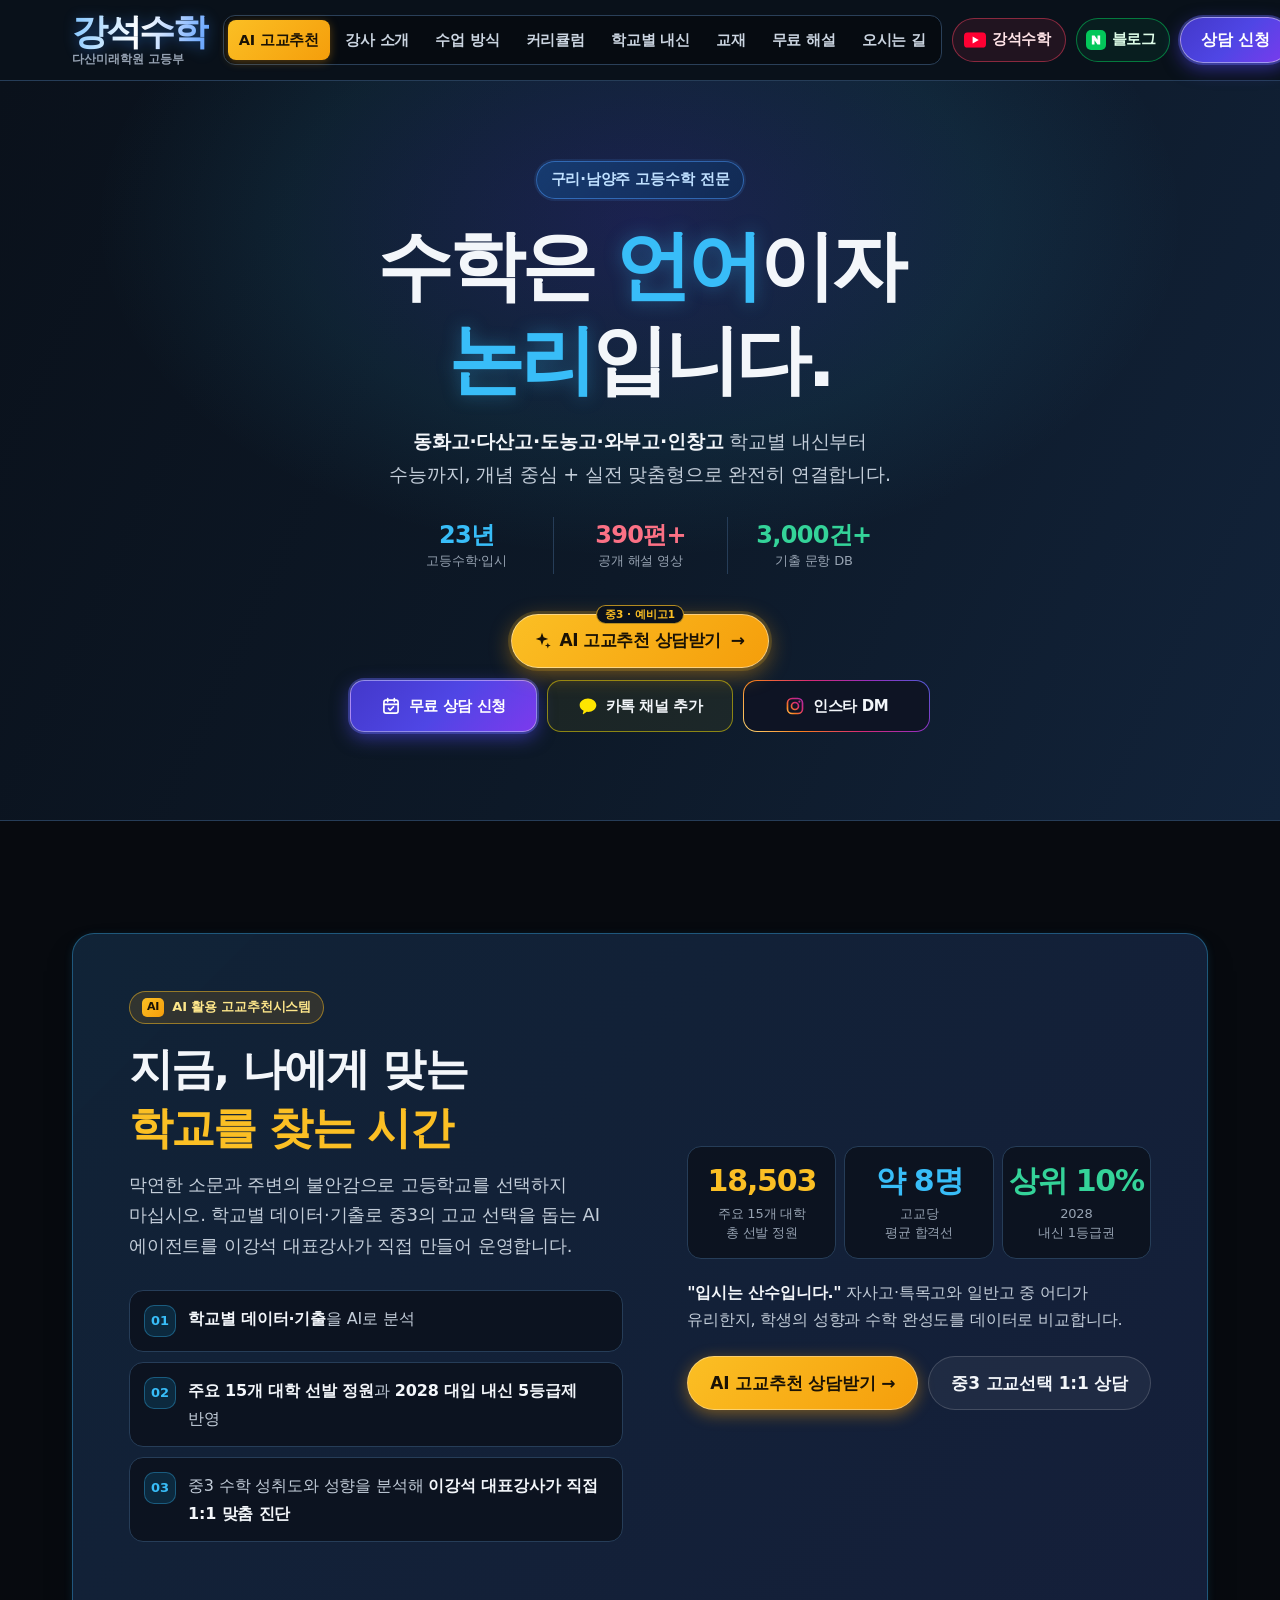
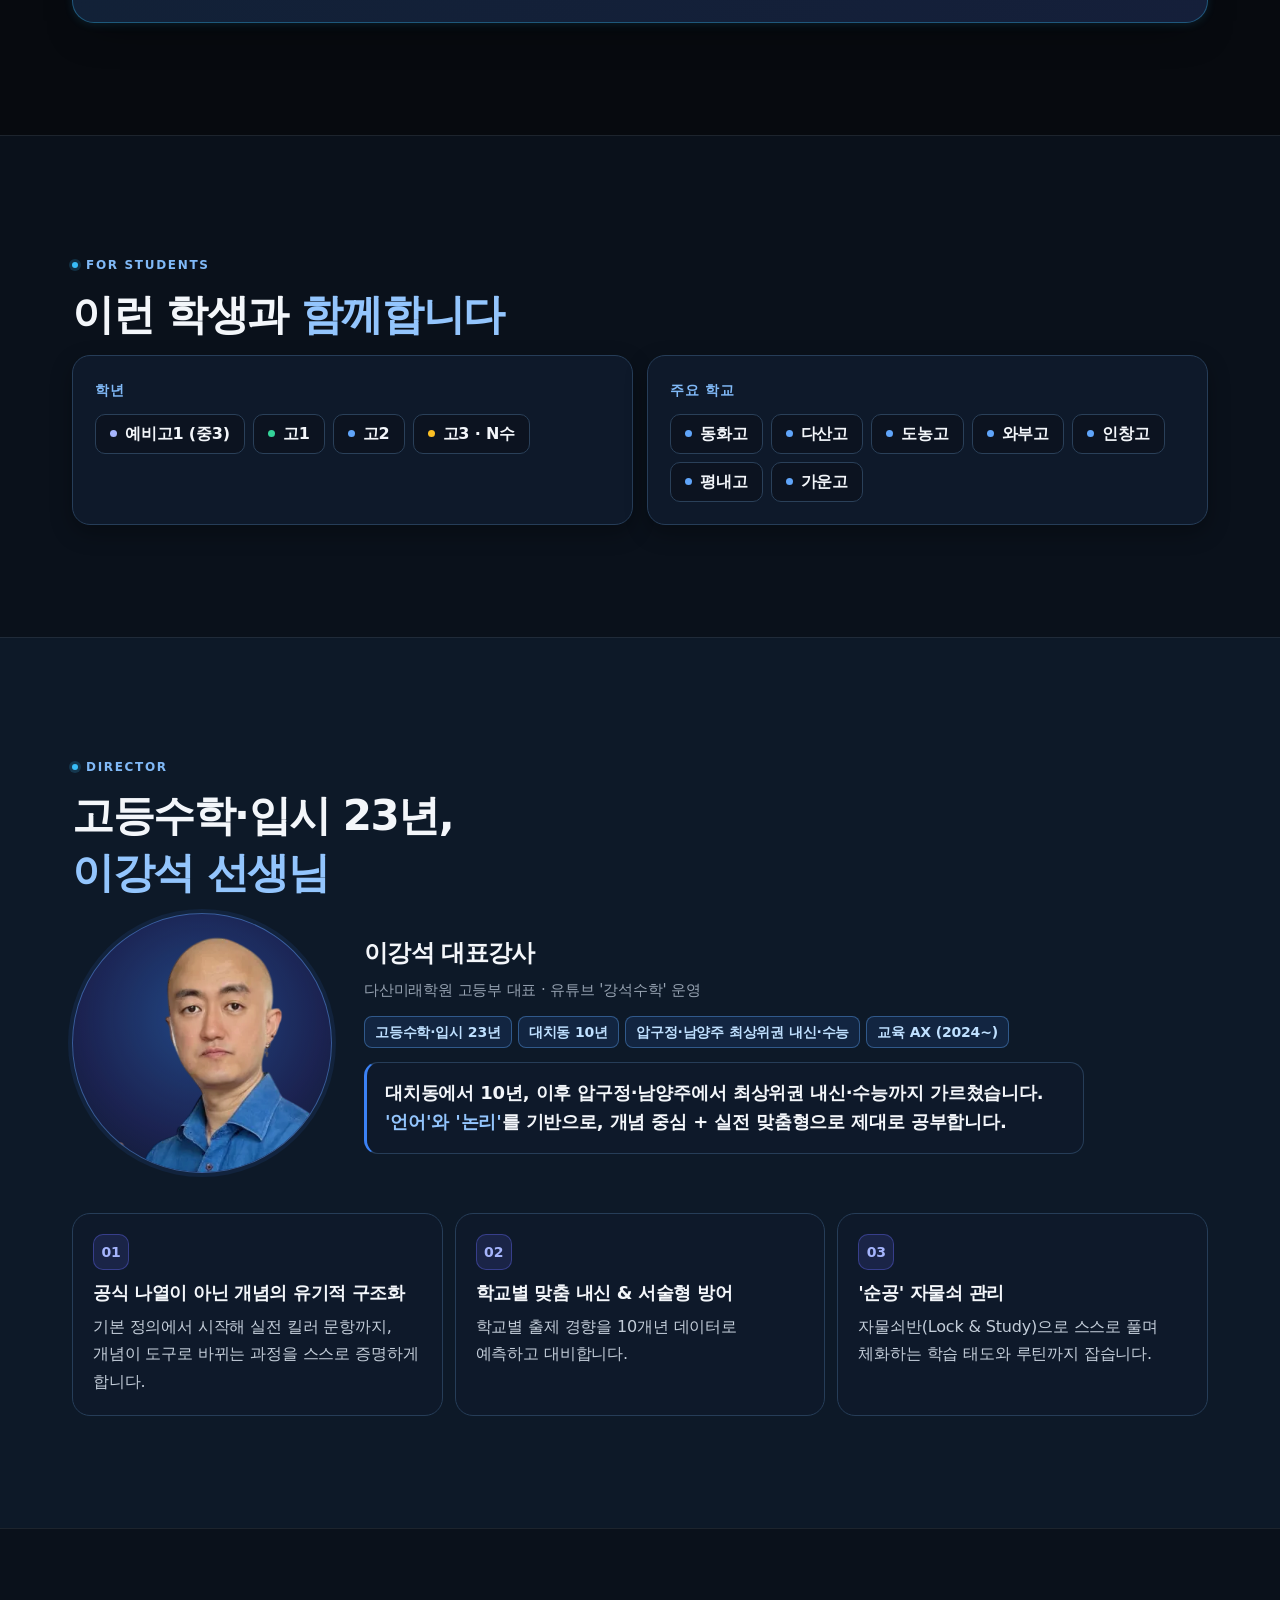
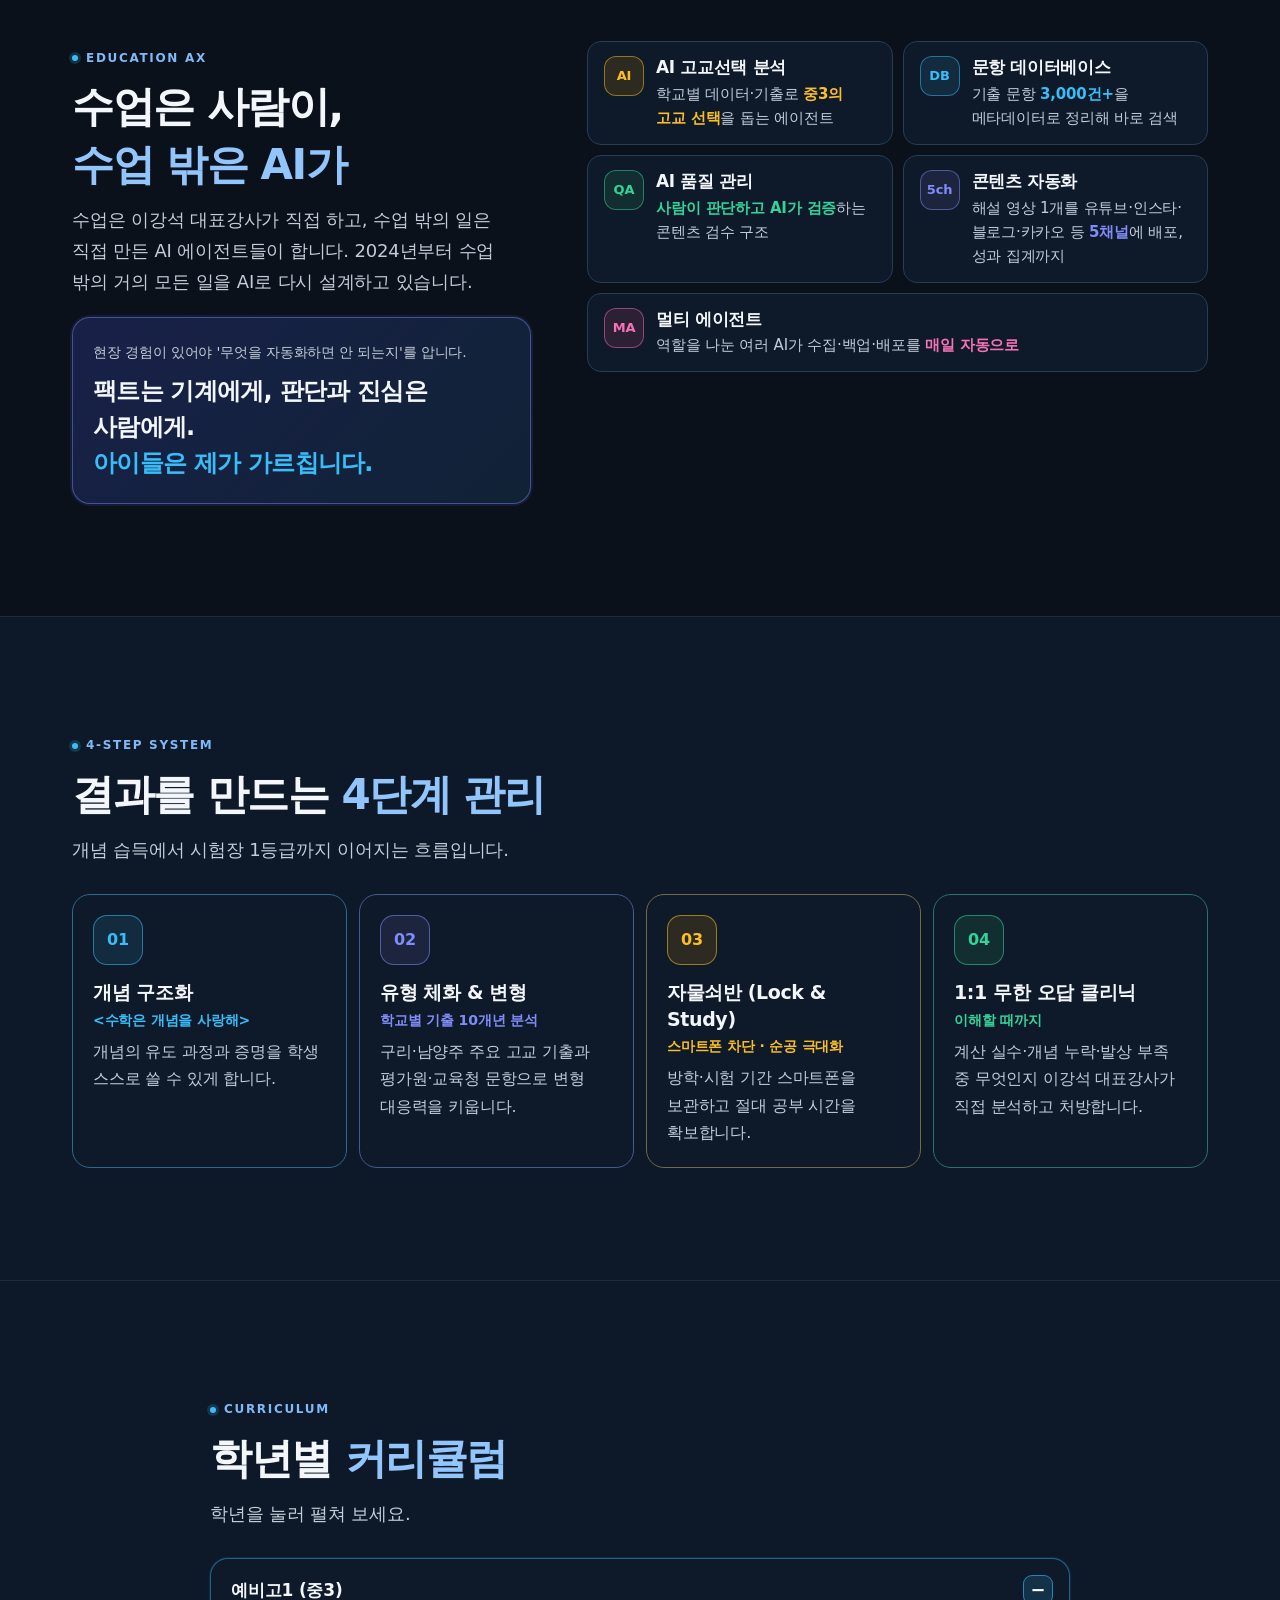
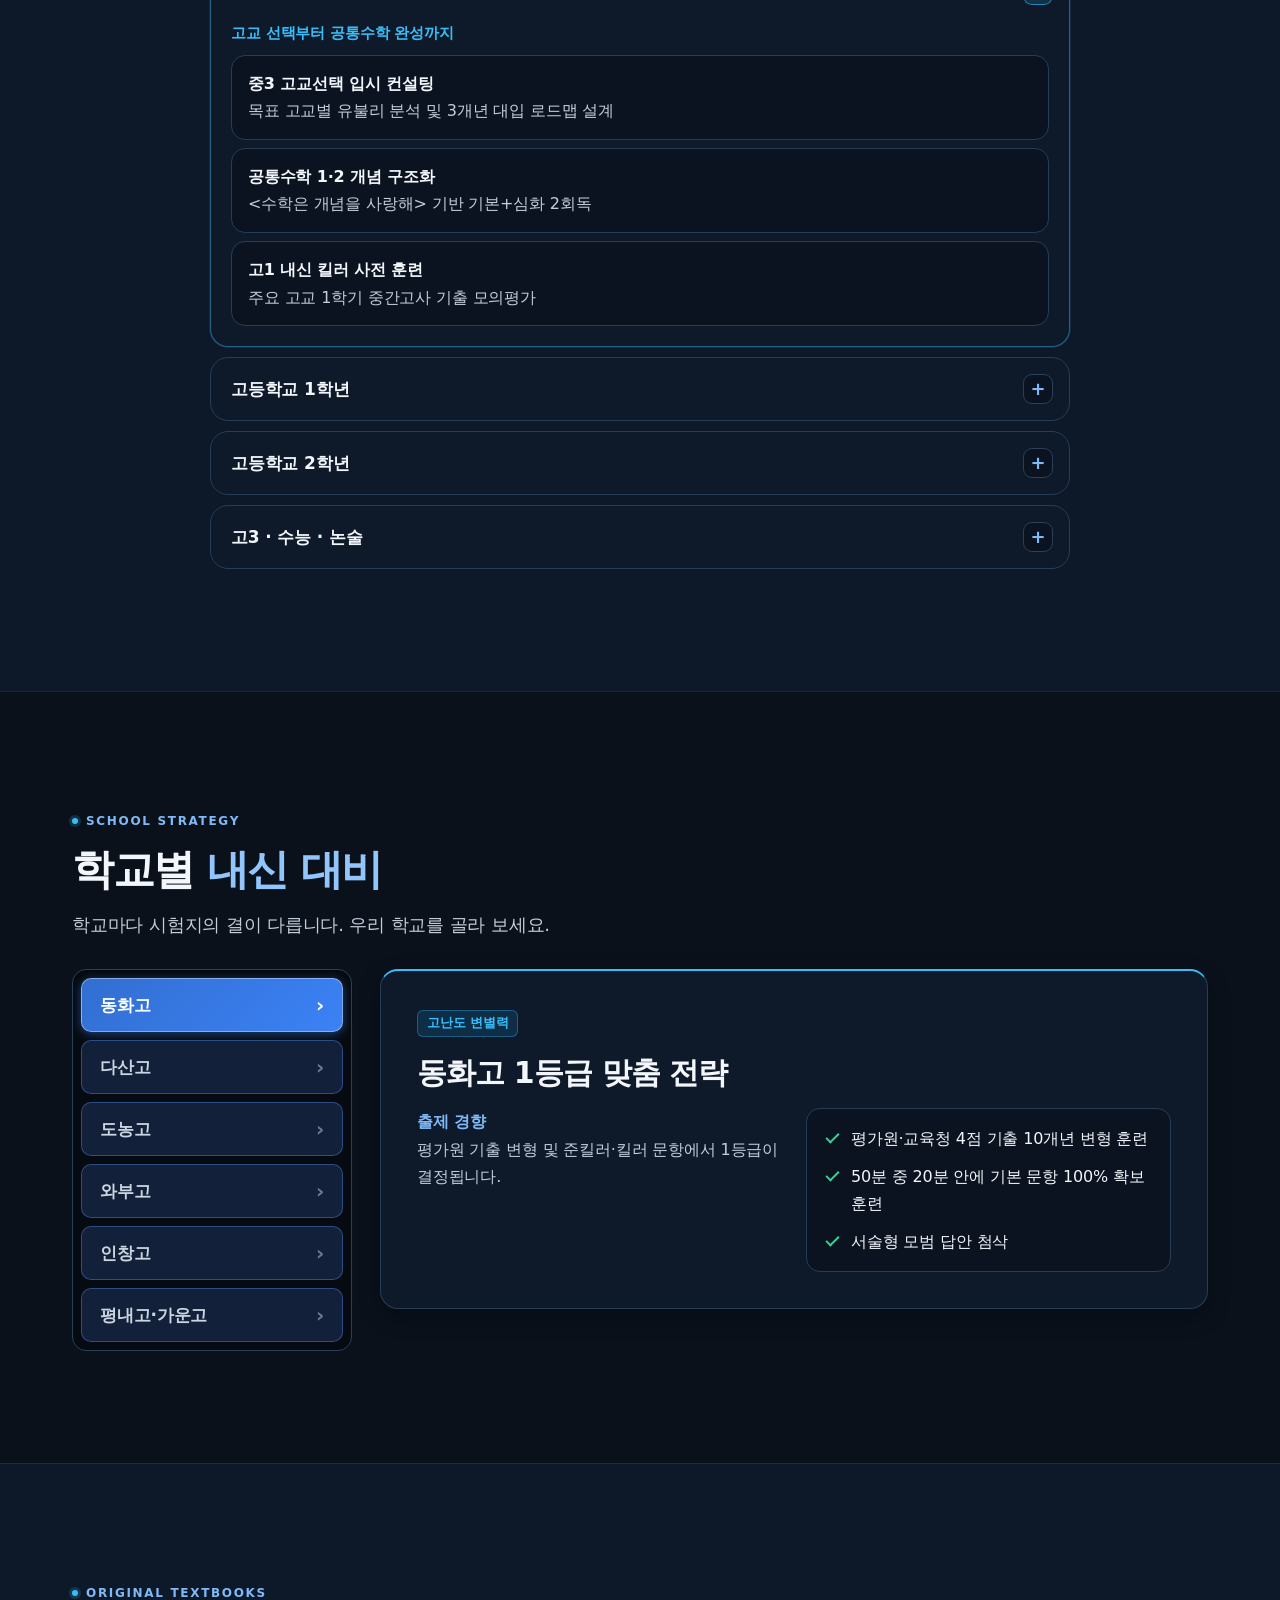
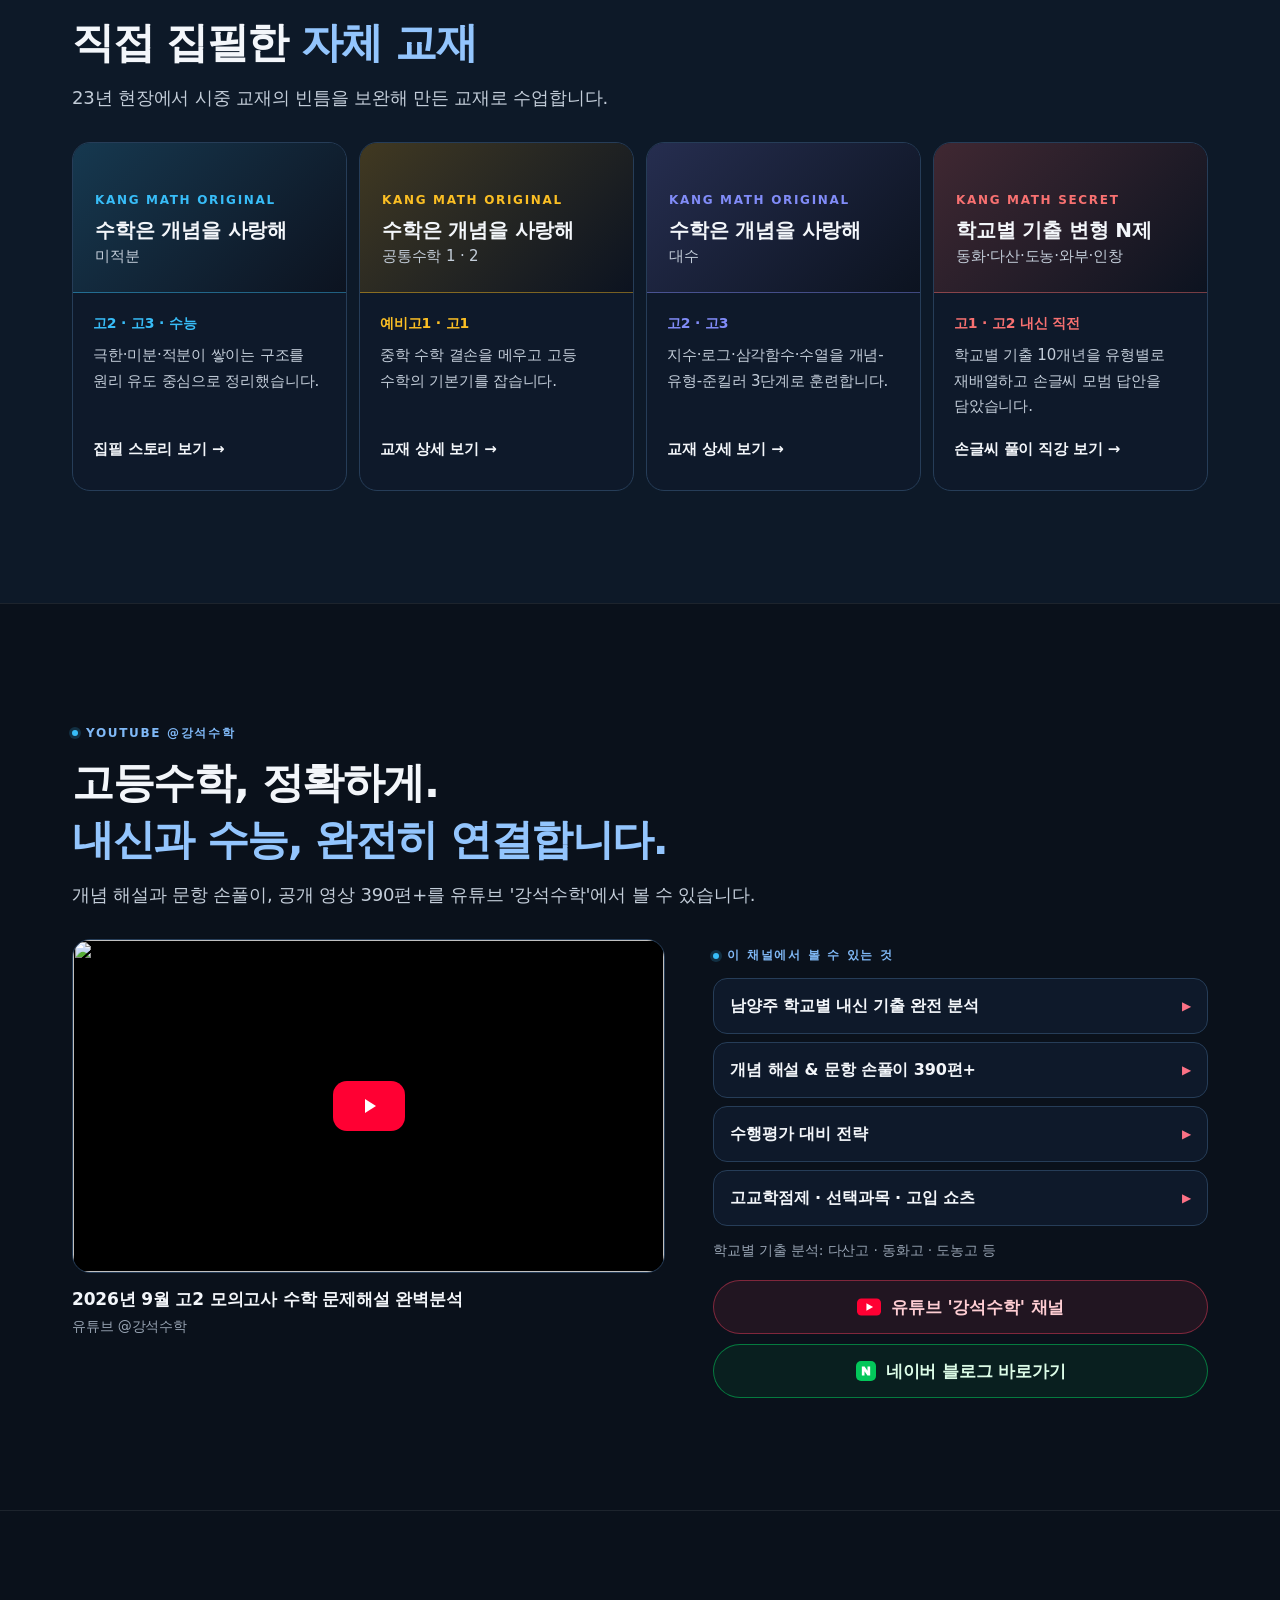
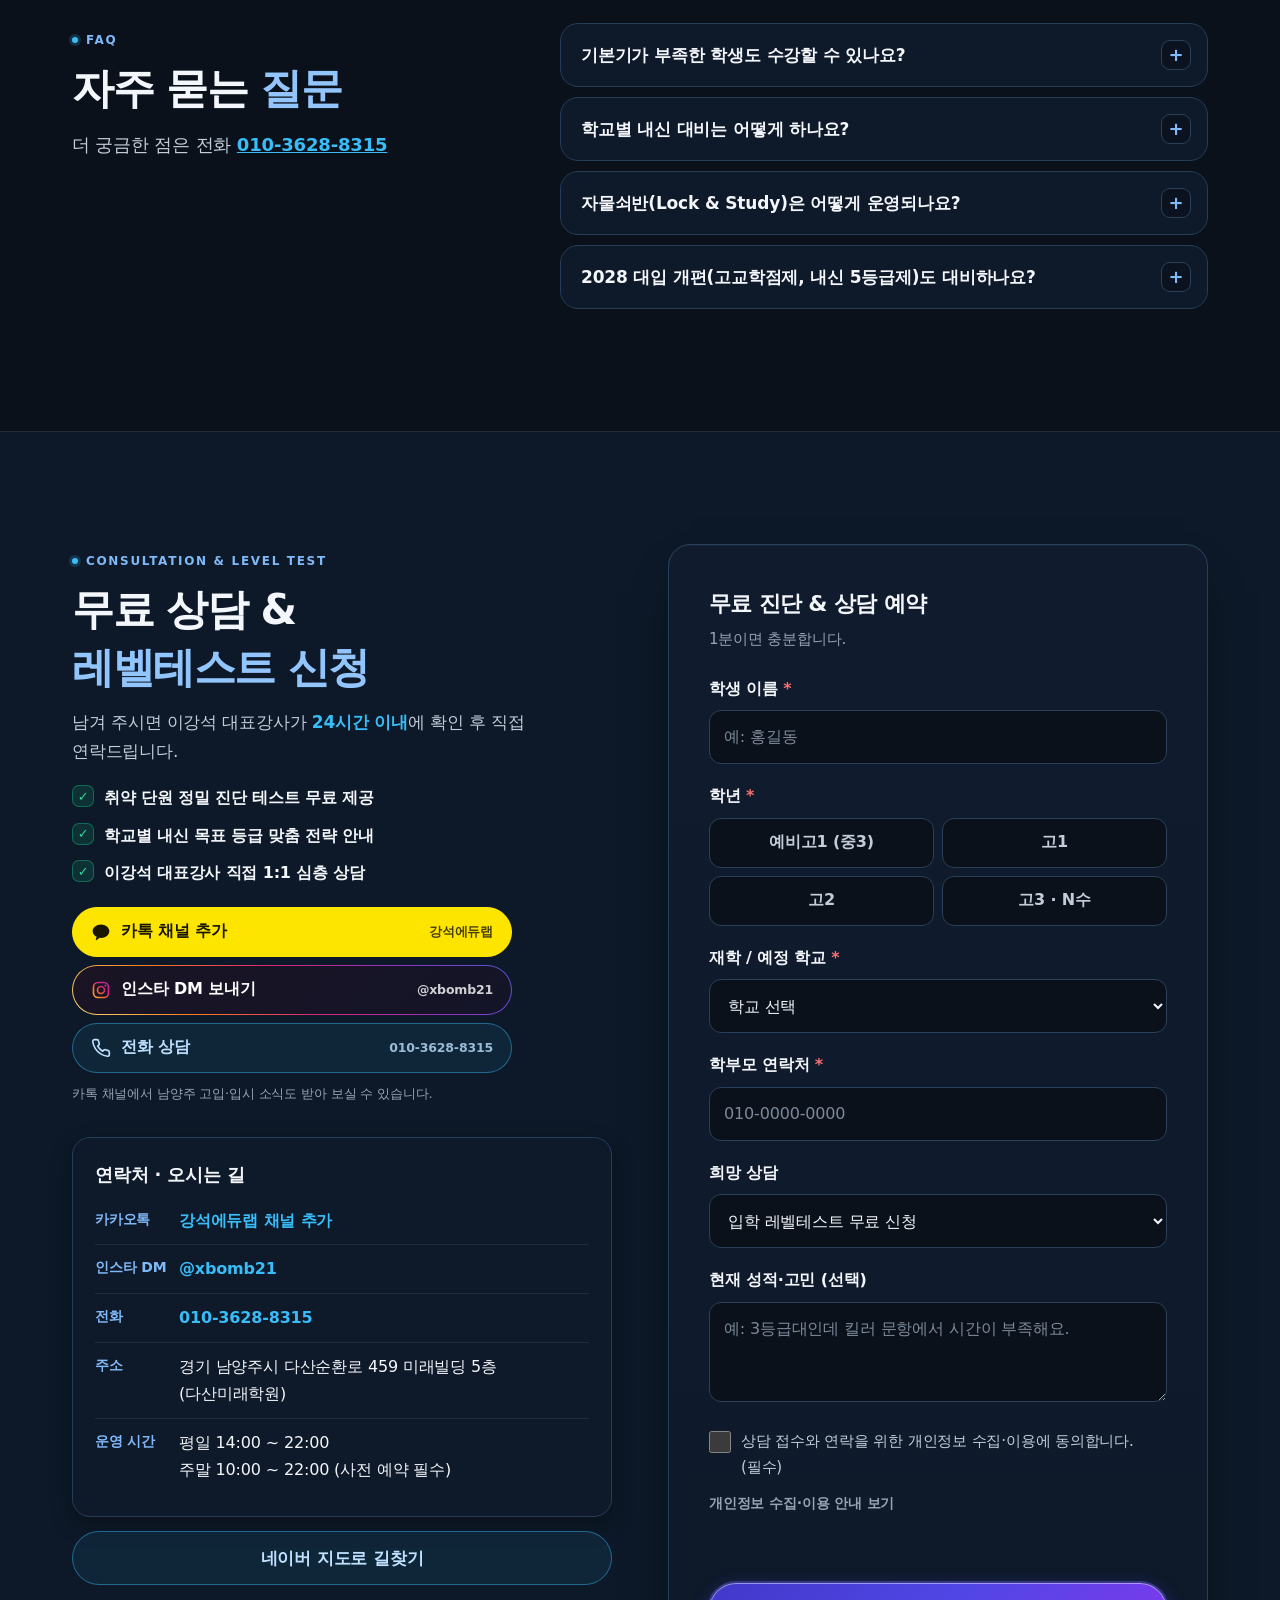
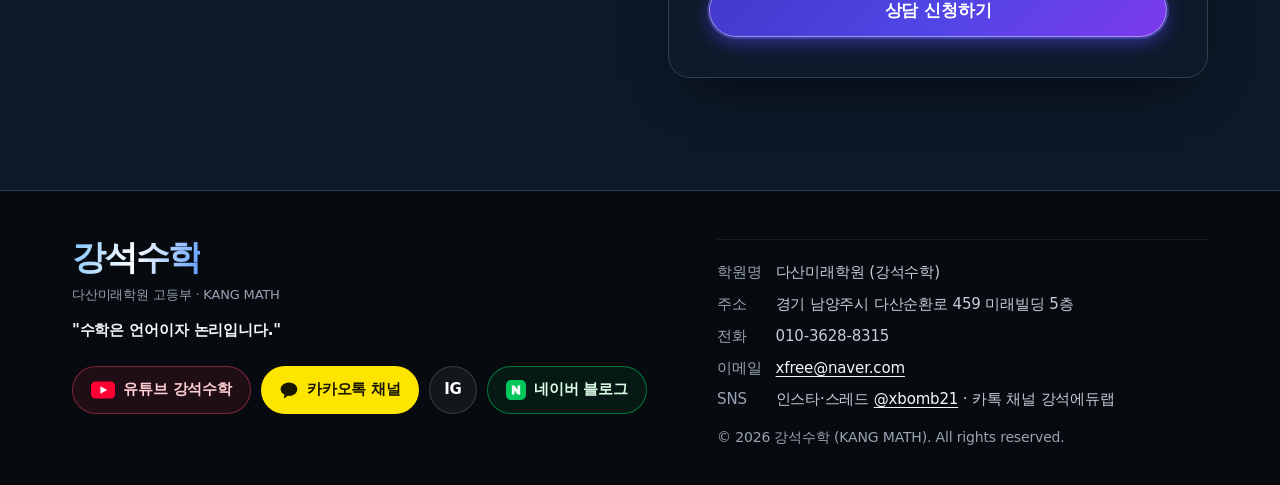
==== commit 04f75610: "Make AI recommendation button a content-sized pill - Width follows the label (about 230px), centered" ====
--- a/index.html
+++ b/index.html
@@ -22,7 +22,7 @@
 <link rel="apple-touch-icon" href="/assets/apple-touch-icon.png">
 <link rel="preconnect" href="https://cdn.jsdelivr.net" crossorigin>
 <link rel="stylesheet" href="https://cdn.jsdelivr.net/gh/orioncactus/pretendard@v1.3.9/dist/web/variable/pretendardvariable-dynamic-subset.min.css">
-<link rel="stylesheet" href="/style.css?v=20261010c">
+<link rel="stylesheet" href="/style.css?v=20261010d">
 <script type="application/ld+json">
 {
   "@context": "https://schema.org",
@@ -521,6 +521,6 @@
   <a class="btn btn-main" href="#consultation">무료 상담 신청</a>
 </div>
 
-<script src="/main.js?v=20261010c" defer></script>
+<script src="/main.js?v=20261010d" defer></script>
 </body>
 </html>
--- a/style.css
+++ b/style.css
@@ -117,12 +117,12 @@
 /* 3개 버튼: 같은 크기·같은 모양, 한 줄 */
 .hero-btns{display:grid;gap:10px;width:100%;max-width:440px;margin:0 auto}
 /* AI 고교추천: 단독 대표 버튼 */
-.ai-cta{position:relative;display:flex;align-items:center;justify-content:center;gap:10px;min-height:62px;margin-top:8px;padding:12px 44px 12px 18px;border-radius:18px;text-decoration:none;
-  background:var(--amber-grad);color:#1A1205;border:1px solid rgba(255,255,255,.45);font-size:17.5px;font-weight:900;letter-spacing:-.03em;white-space:nowrap;
-  box-shadow:0 0 0 3px rgba(251,191,36,.18),0 8px 26px rgba(245,158,11,.45);overflow:visible;isolation:isolate}
-.ai-cta svg{width:22px;height:22px;flex:none}
-.ai-cta .arr{position:absolute;right:18px;top:50%;transform:translateY(-50%);font-size:20px;font-weight:900}
-.ai-cta .badge{position:absolute;left:50%;top:-11px;transform:translateX(-50%);font-size:11.5px;font-weight:800;letter-spacing:0;color:#FBBF24;background:#0A111B;border:1px solid rgba(251,191,36,.7);border-radius:999px;padding:1px 10px;line-height:1.6}
+.ai-cta{position:relative;justify-self:center;display:inline-flex;align-items:center;justify-content:center;gap:8px;min-height:50px;max-width:100%;margin-top:10px;padding:0 22px 0 18px;border-radius:999px;text-decoration:none;
+  background:var(--amber-grad);color:#1A1205;border:1px solid rgba(255,255,255,.45);font-size:16.5px;font-weight:900;letter-spacing:-.03em;white-space:nowrap;
+  box-shadow:0 0 0 3px rgba(251,191,36,.18),0 6px 22px rgba(245,158,11,.45);overflow:visible;isolation:isolate}
+.ai-cta svg{width:19px;height:19px;flex:none}
+.ai-cta .arr{font-size:17px;font-weight:900;margin-left:2px}
+.ai-cta .badge{position:absolute;left:50%;top:-10px;transform:translateX(-50%);font-size:10.5px;font-weight:800;letter-spacing:0;color:#FBBF24;background:#0A111B;border:1px solid rgba(251,191,36,.7);border-radius:999px;padding:0 8px;line-height:1.6;white-space:nowrap}
 .ai-cta .shine{position:absolute;inset:0;border-radius:inherit;overflow:hidden;z-index:-1;pointer-events:none}
 .ai-cta .shine::after{content:"";position:absolute;top:0;bottom:0;left:-40%;width:35%;background:linear-gradient(105deg,transparent,rgba(255,255,255,.55),transparent);transform:skewX(-18deg)}
 @media (prefers-reduced-motion:no-preference){
@@ -367,7 +367,7 @@
   .hero h1{font-size:56px}
   .brand b{font-size:32px}
   .hero .lead{font-size:17px}
-  .ai-cta{min-height:64px;font-size:18.5px}
+  .ai-cta{min-height:52px;font-size:17px;padding:0 24px 0 20px}
   .trust{max-width:460px;margin-bottom:26px}
   .ai-box{padding:36px}
   .ai-wrap h2{font-size:36px}
@@ -411,8 +411,8 @@
   .hero .eyebrow{font-size:15px;margin-bottom:20px}
   .hero .lead{font-size:19px;margin-bottom:26px;max-width:44em}
   .hero-btns{max-width:580px;gap:12px}
-  .ai-cta{min-height:68px;font-size:20px}
-  .ai-cta svg{width:24px;height:24px}
+  .ai-cta{min-height:54px;font-size:17px}
+  .ai-cta svg{width:20px;height:20px}
   .hero-sub{gap:10px}
   .hbtn{min-height:52px;font-size:15px}
   .trust{max-width:520px;margin-bottom:30px}
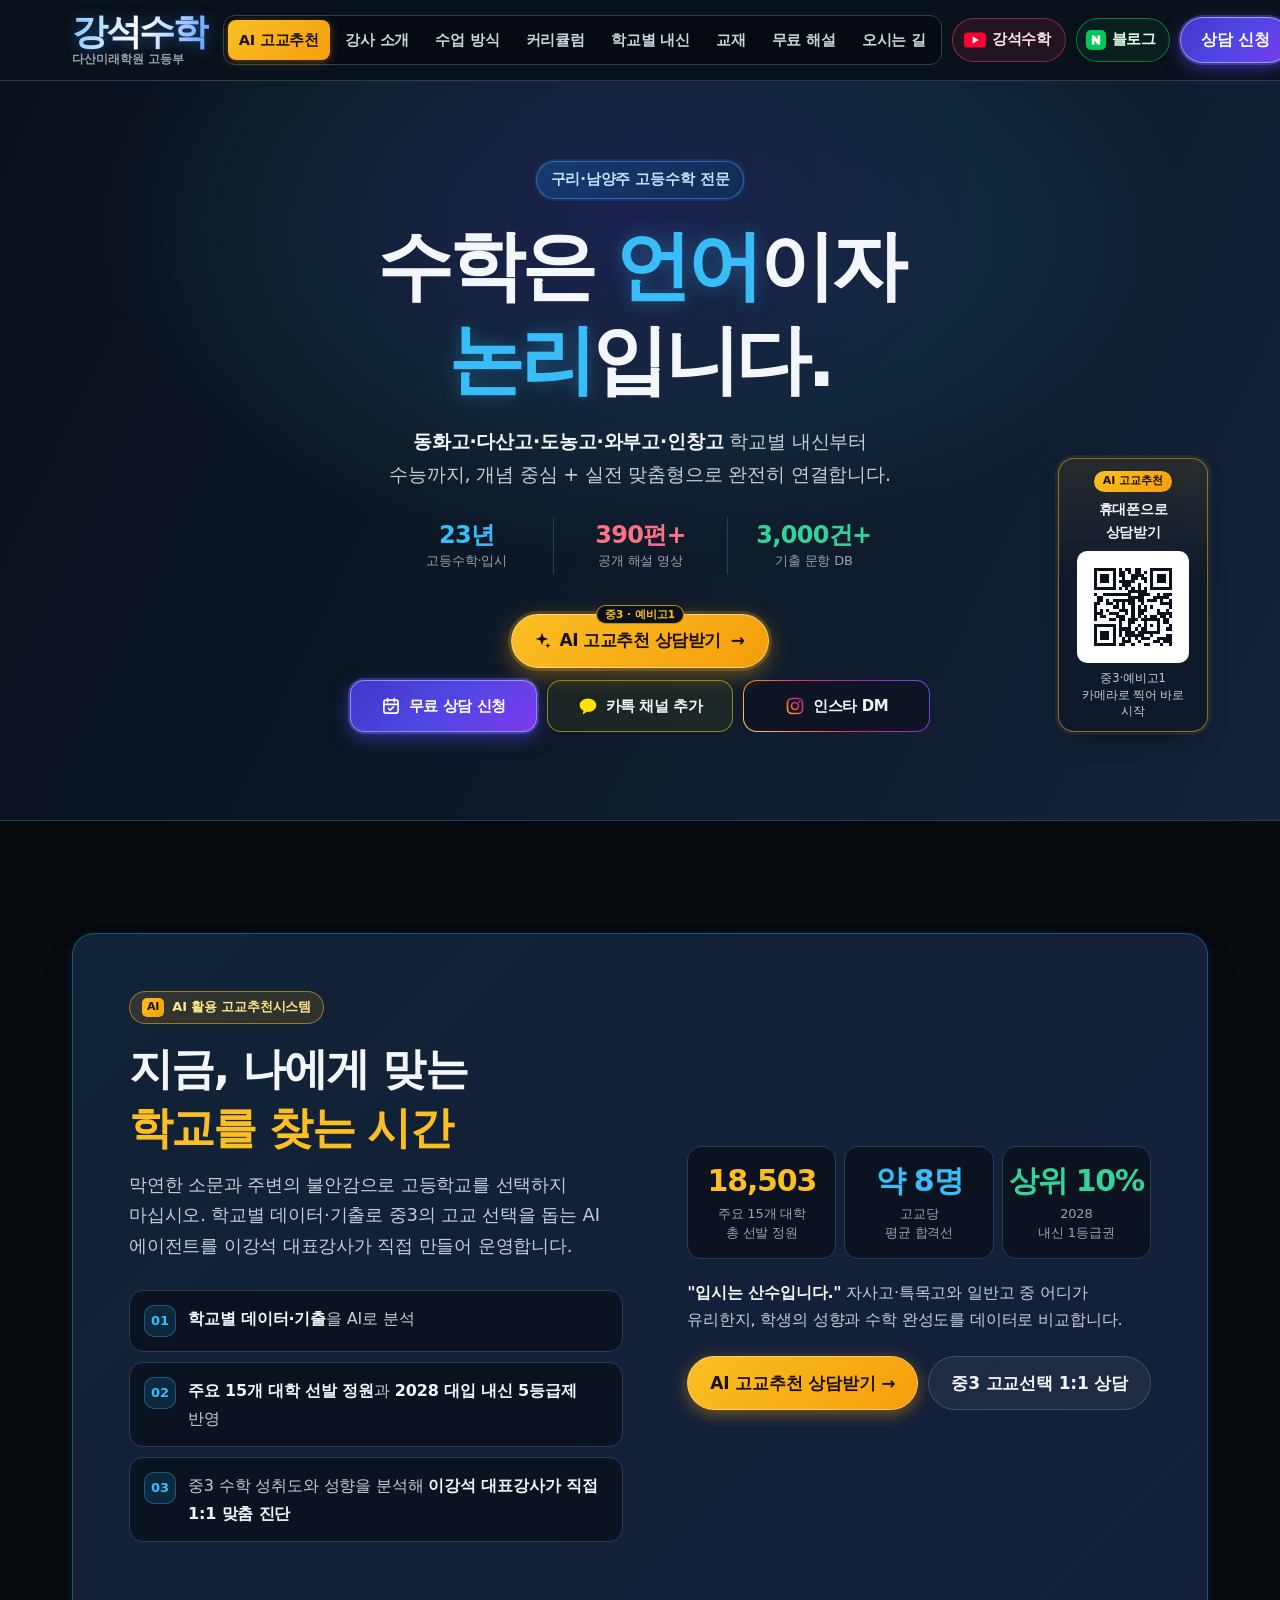
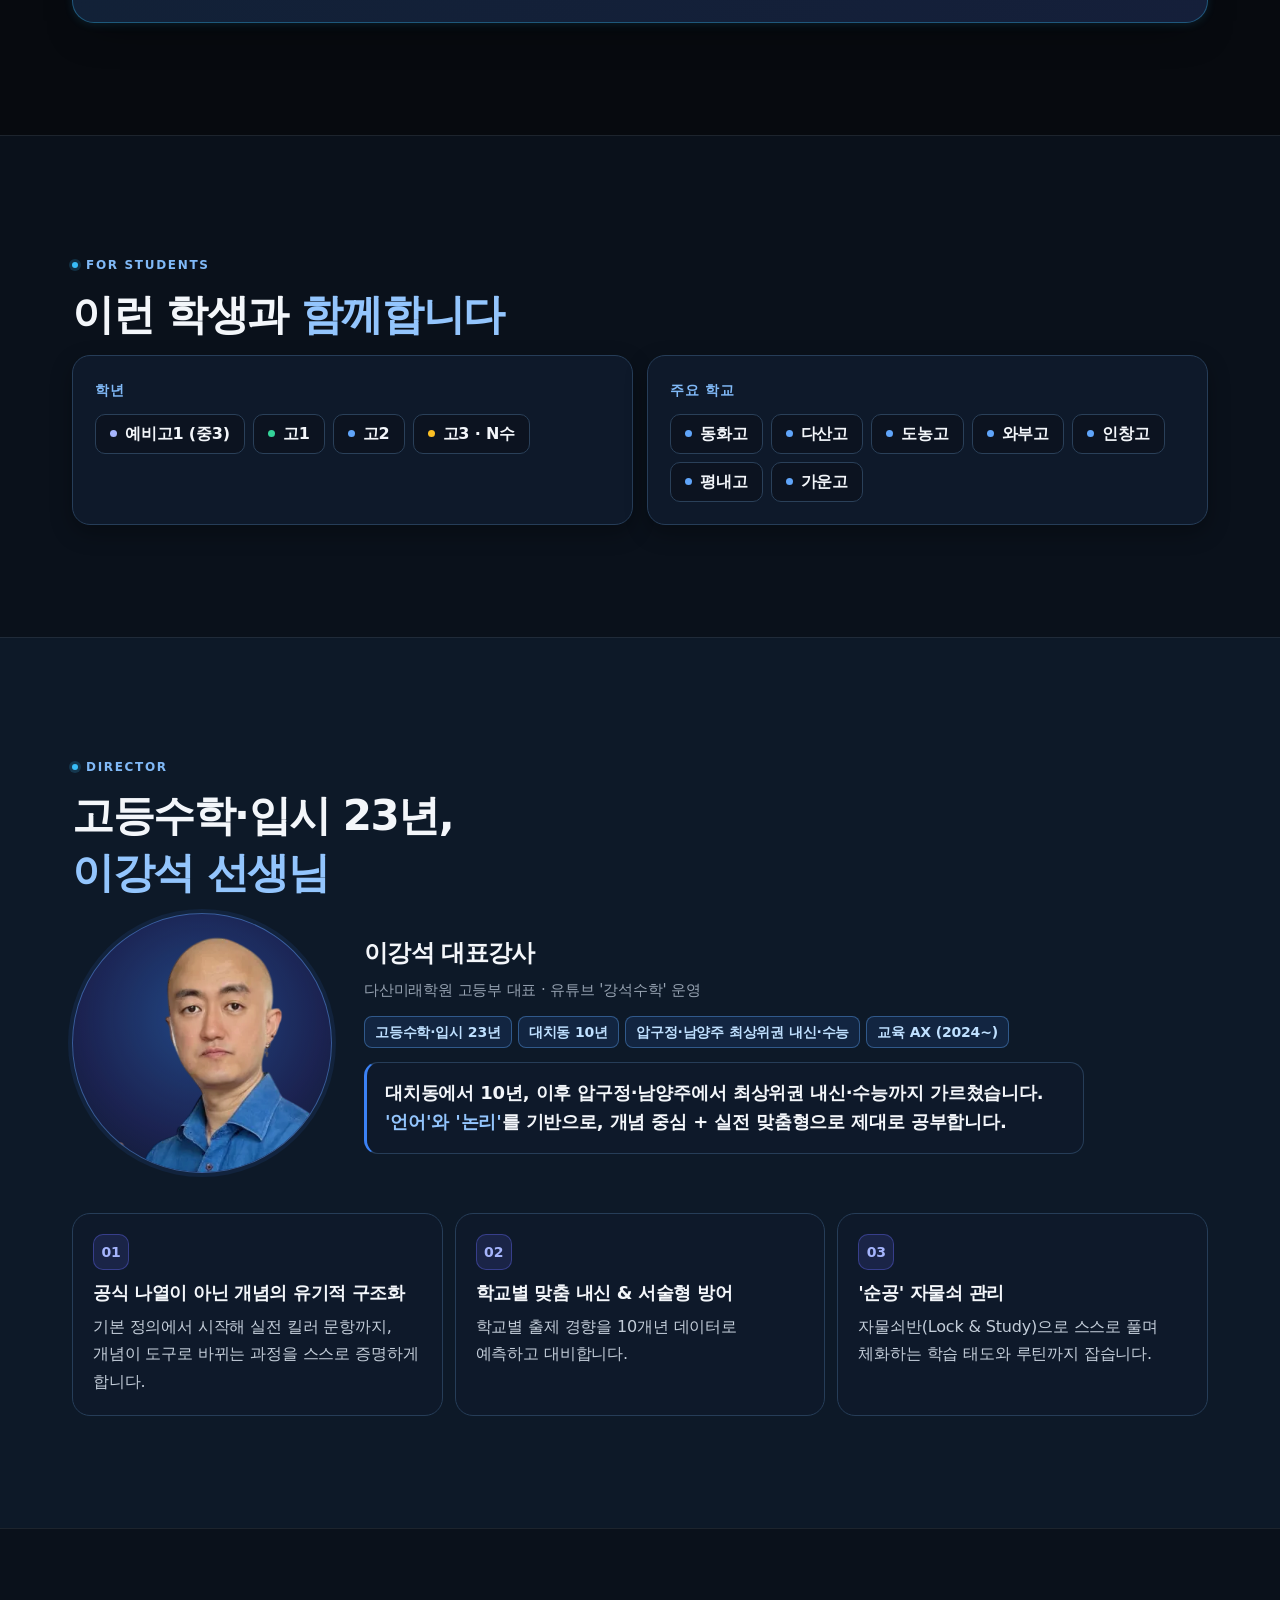
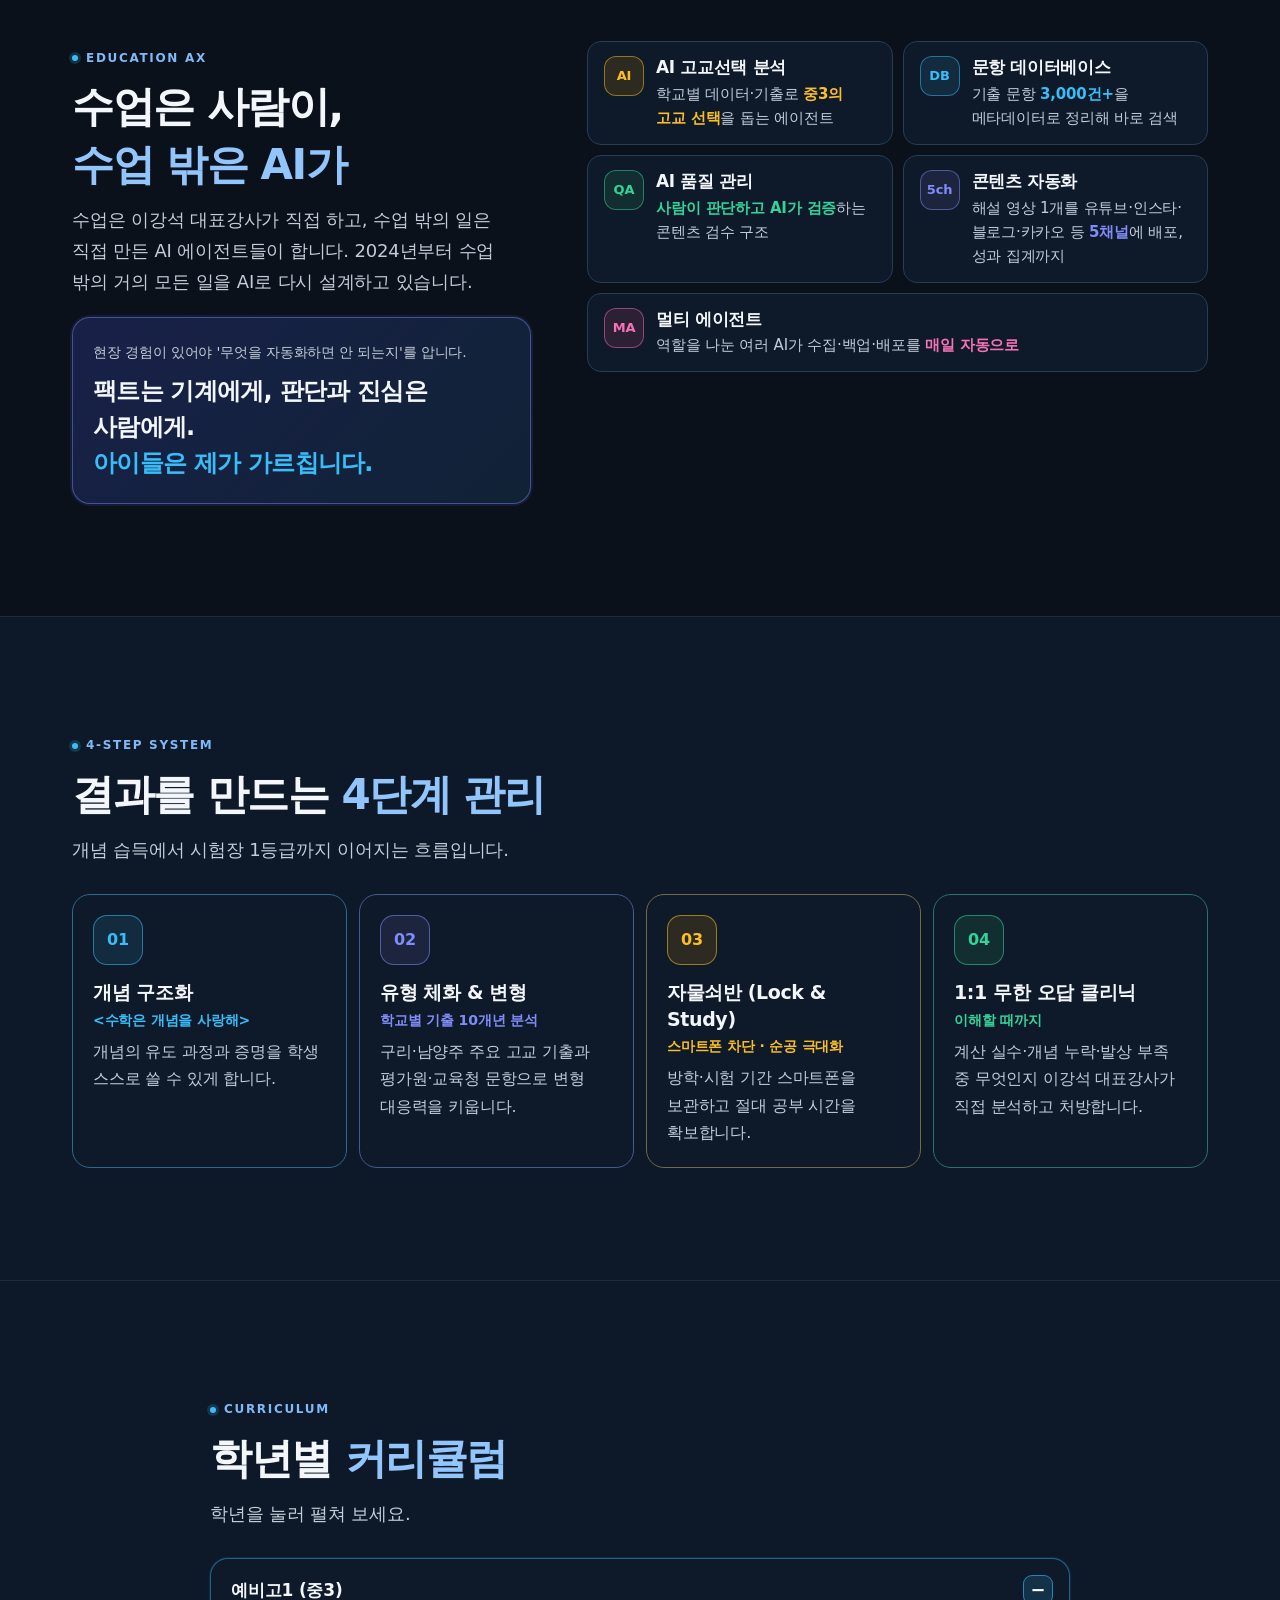
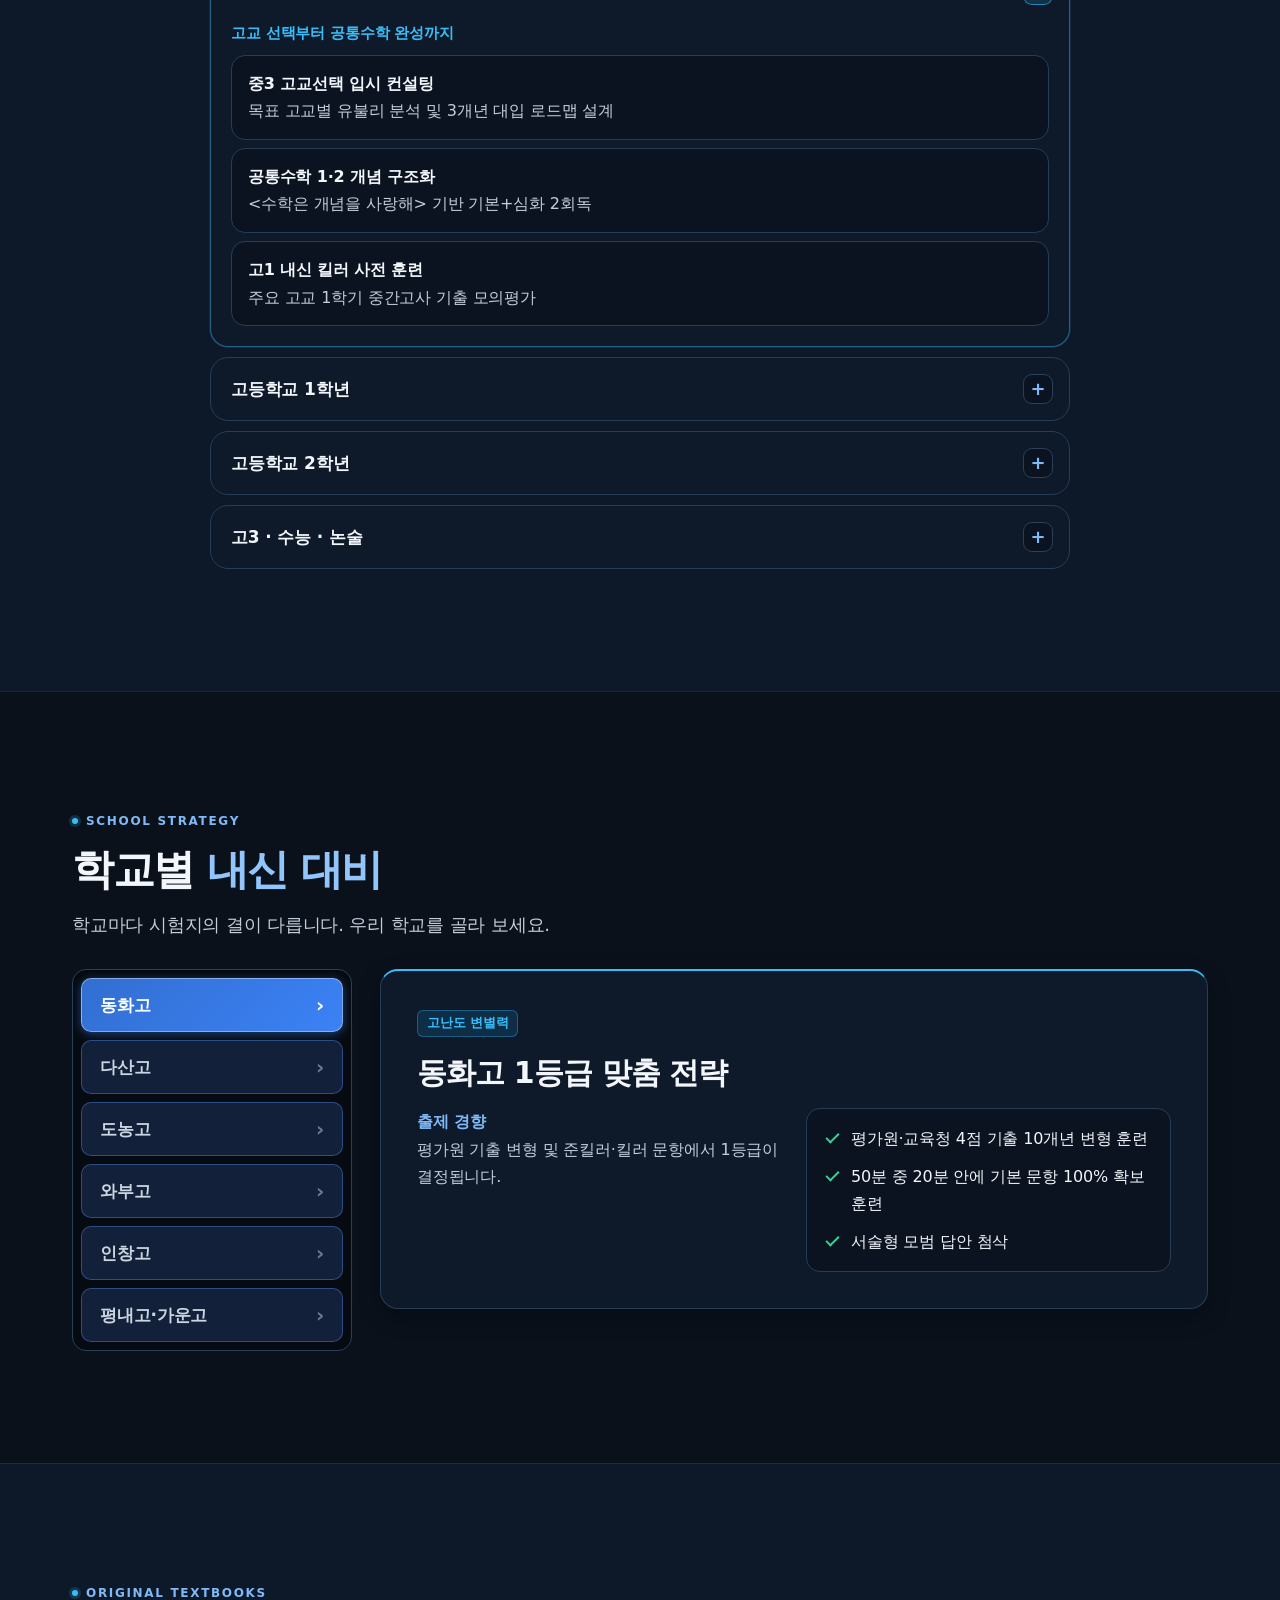
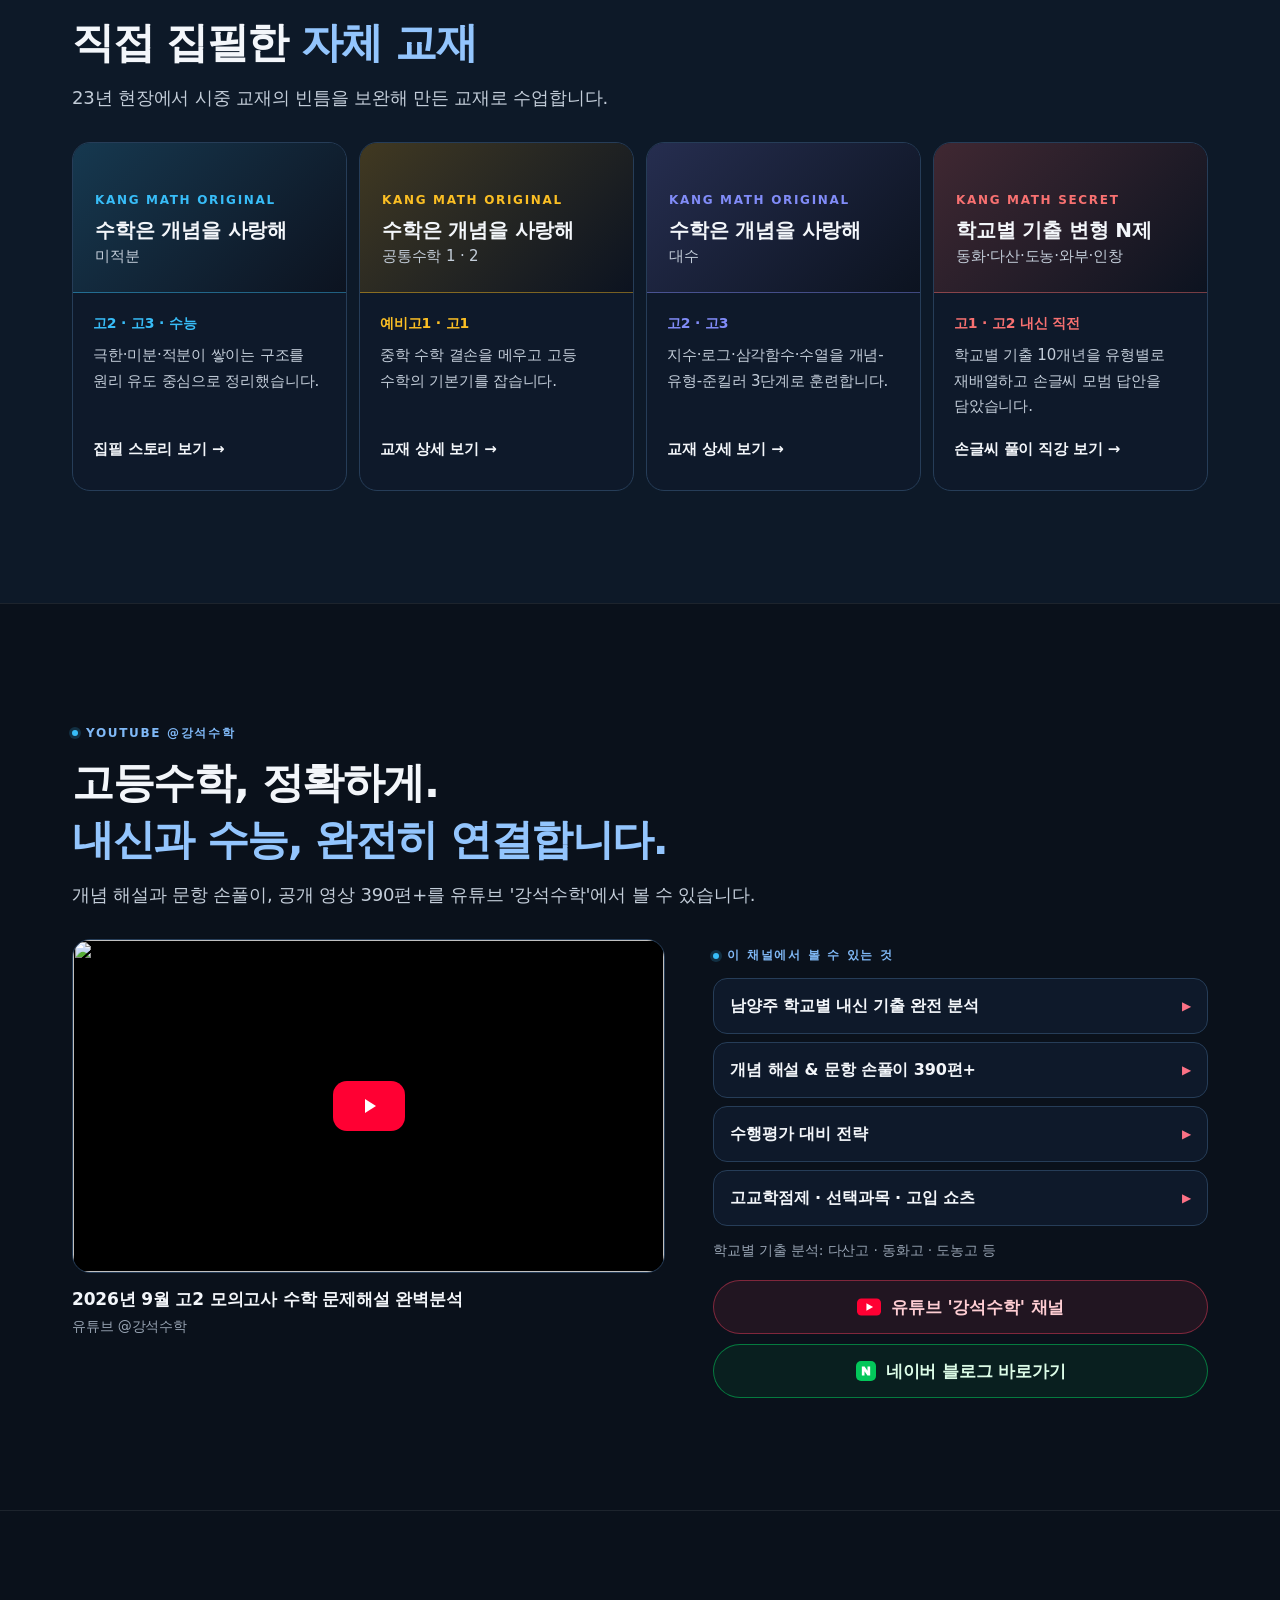
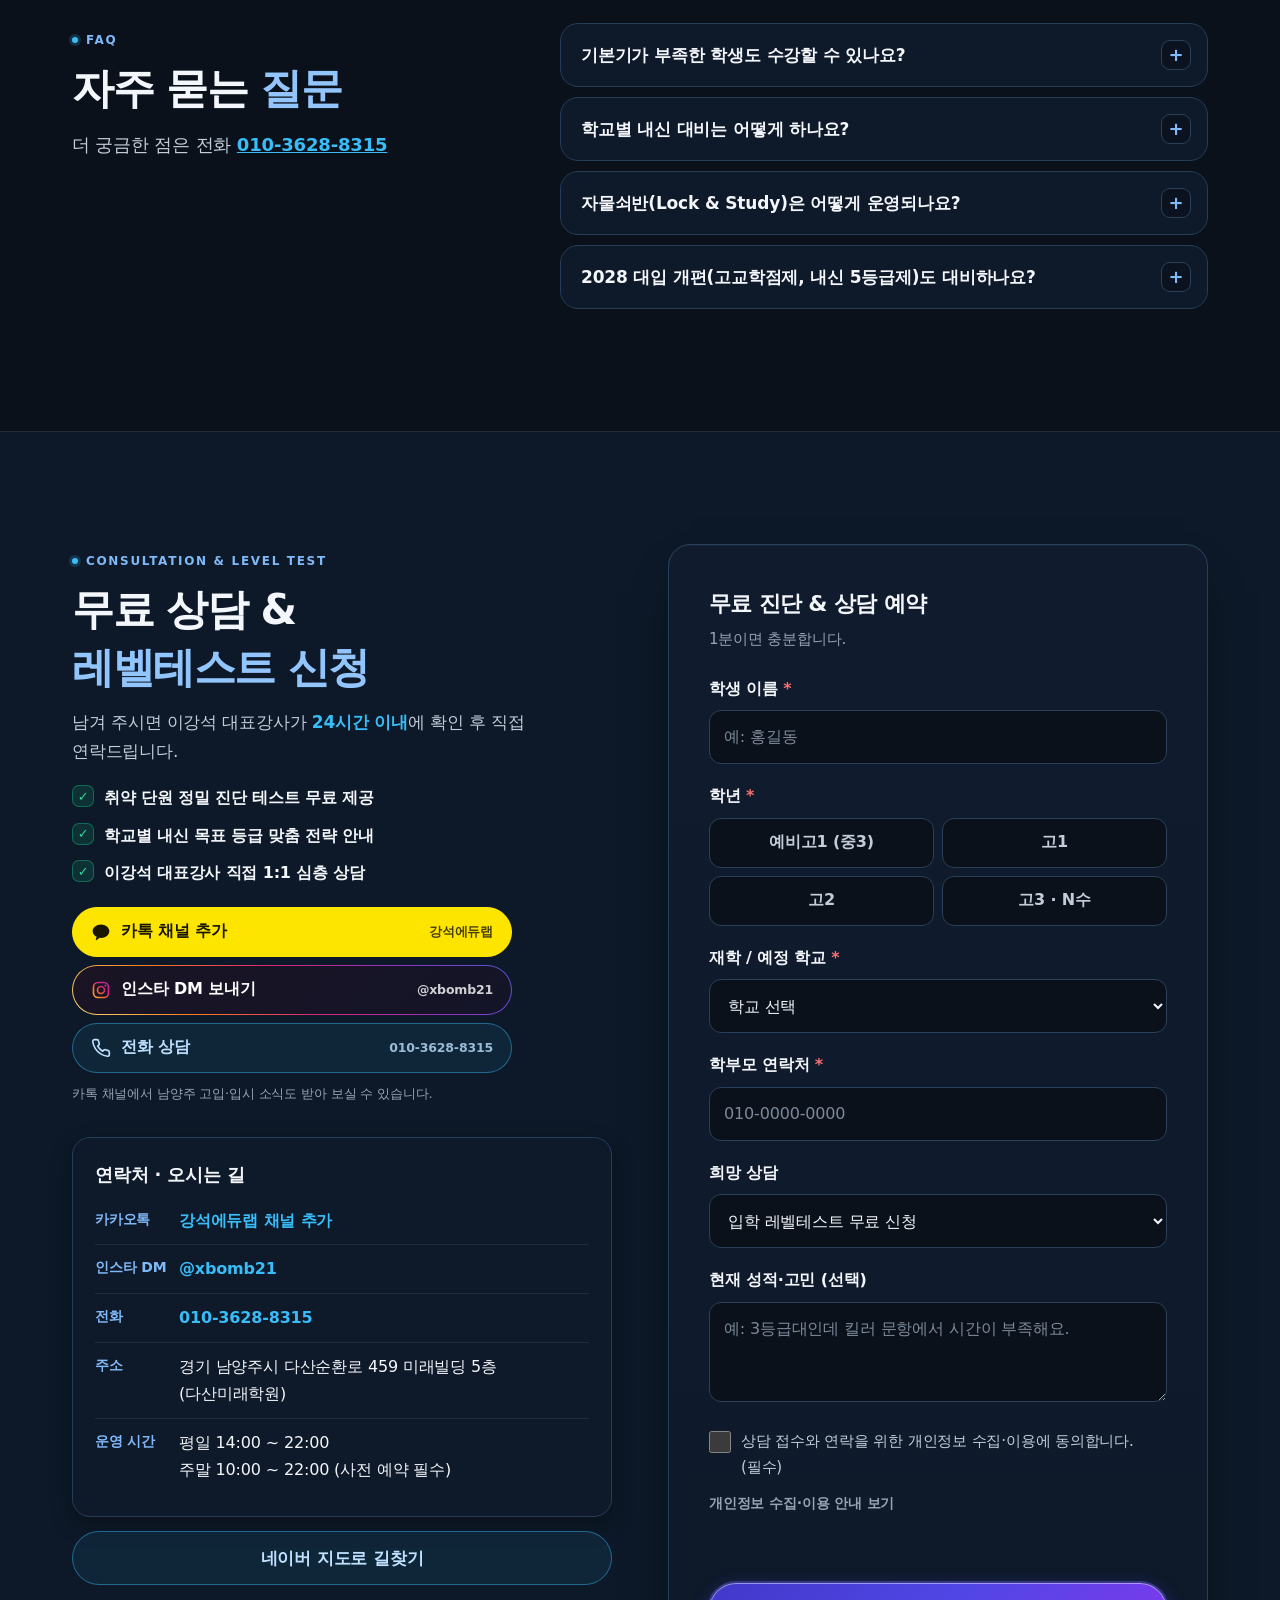
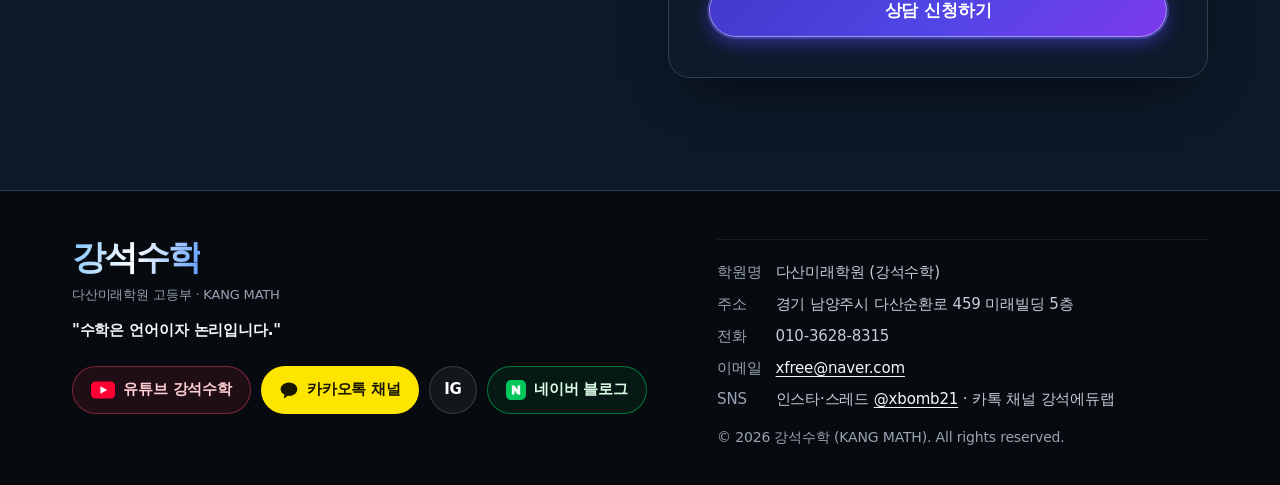
==== commit 8f71cfd4: "Add PC-only QR card for AI high-school recommendation - Static SVG QR (assets/qr-sch.svg) linking to" ====
--- a/index.html
+++ b/index.html
@@ -22,7 +22,7 @@
 <link rel="apple-touch-icon" href="/assets/apple-touch-icon.png">
 <link rel="preconnect" href="https://cdn.jsdelivr.net" crossorigin>
 <link rel="stylesheet" href="https://cdn.jsdelivr.net/gh/orioncactus/pretendard@v1.3.9/dist/web/variable/pretendardvariable-dynamic-subset.min.css">
-<link rel="stylesheet" href="/style.css?v=20261010d">
+<link rel="stylesheet" href="/style.css?v=20261011b">
 <script type="application/ld+json">
 {
   "@context": "https://schema.org",
@@ -135,6 +135,12 @@
           </div>
         </div>
       </div>
+      <aside class="pc-qr" aria-label="AI 고교추천 휴대폰으로 상담받기">
+        <span class="qr-tag">AI 고교추천</span>
+        <b>휴대폰으로 상담받기</b>
+        <span class="qr-box"><img src="/assets/qr-sch.svg" width="104" height="104" alt="AI 고교추천(sch.kangmath.com)으로 연결되는 QR 코드" loading="lazy" decoding="async"></span>
+        <small>중3·예비고1<br>카메라로 찍어 바로 시작</small>
+      </aside>
     </div>
   </section>
 
@@ -521,6 +527,6 @@
   <a class="btn btn-main" href="#consultation">무료 상담 신청</a>
 </div>
 
-<script src="/main.js?v=20261010d" defer></script>
+<script src="/main.js?v=20261011b" defer></script>
 </body>
 </html>
--- a/style.css
+++ b/style.css
@@ -141,6 +141,8 @@
 .hbtn-kakao:hover{border-color:#FEE500}
 .hbtn-ig{border:1px solid transparent;background:linear-gradient(#0E1424,#0E1424) padding-box,linear-gradient(45deg,#FEDA75,#FA7E1E,#D62976,#962FBF,#4F5BD5) border-box}
 .hero .todo{margin-top:8px;font-size:12px}
+/* PC 전용: 휴대폰으로 보기 QR (첫 화면 오른쪽 아래) */
+.pc-qr{display:none}
 .trust{list-style:none;display:grid;grid-template-columns:repeat(3,minmax(0,1fr));margin:0 auto 22px;max-width:420px}
 .trust li{padding:4px 6px;text-align:center}
 .trust li+li{border-left:1px solid var(--line)}
@@ -392,6 +394,13 @@
    PC 1024px 이상 (콘텐츠 최대 폭 1200px)
    ===================================================================== */
 @media (min-width:1024px){
+  .pc-qr{display:flex;flex-direction:column;align-items:center;gap:7px;position:absolute;right:32px;bottom:0;width:150px;padding:12px 12px 11px;
+    background:linear-gradient(180deg,rgba(245,158,11,.10),rgba(14,25,42,.9) 45%);border:1px solid rgba(251,191,36,.5);border-radius:16px;box-shadow:0 0 0 3px rgba(251,191,36,.08),0 12px 28px -14px rgba(0,0,0,.7);text-align:center}
+  .pc-qr .qr-tag{font-size:11px;font-weight:800;color:#1A1205;background:var(--amber-grad);border-radius:999px;padding:1px 9px;letter-spacing:0}
+  .pc-qr b{font-size:13.5px;font-weight:800;color:var(--text);letter-spacing:-.02em;margin-top:-1px}
+  .pc-qr .qr-box{display:block;background:#fff;border-radius:10px;padding:4px}
+  .pc-qr img{display:block;width:104px;height:104px;image-rendering:pixelated}
+  .pc-qr small{font-size:11.5px;line-height:1.45;color:var(--text-2)}
   :root{--header-h:80px}
   body{font-size:17px}
   .menu-btn{display:none}
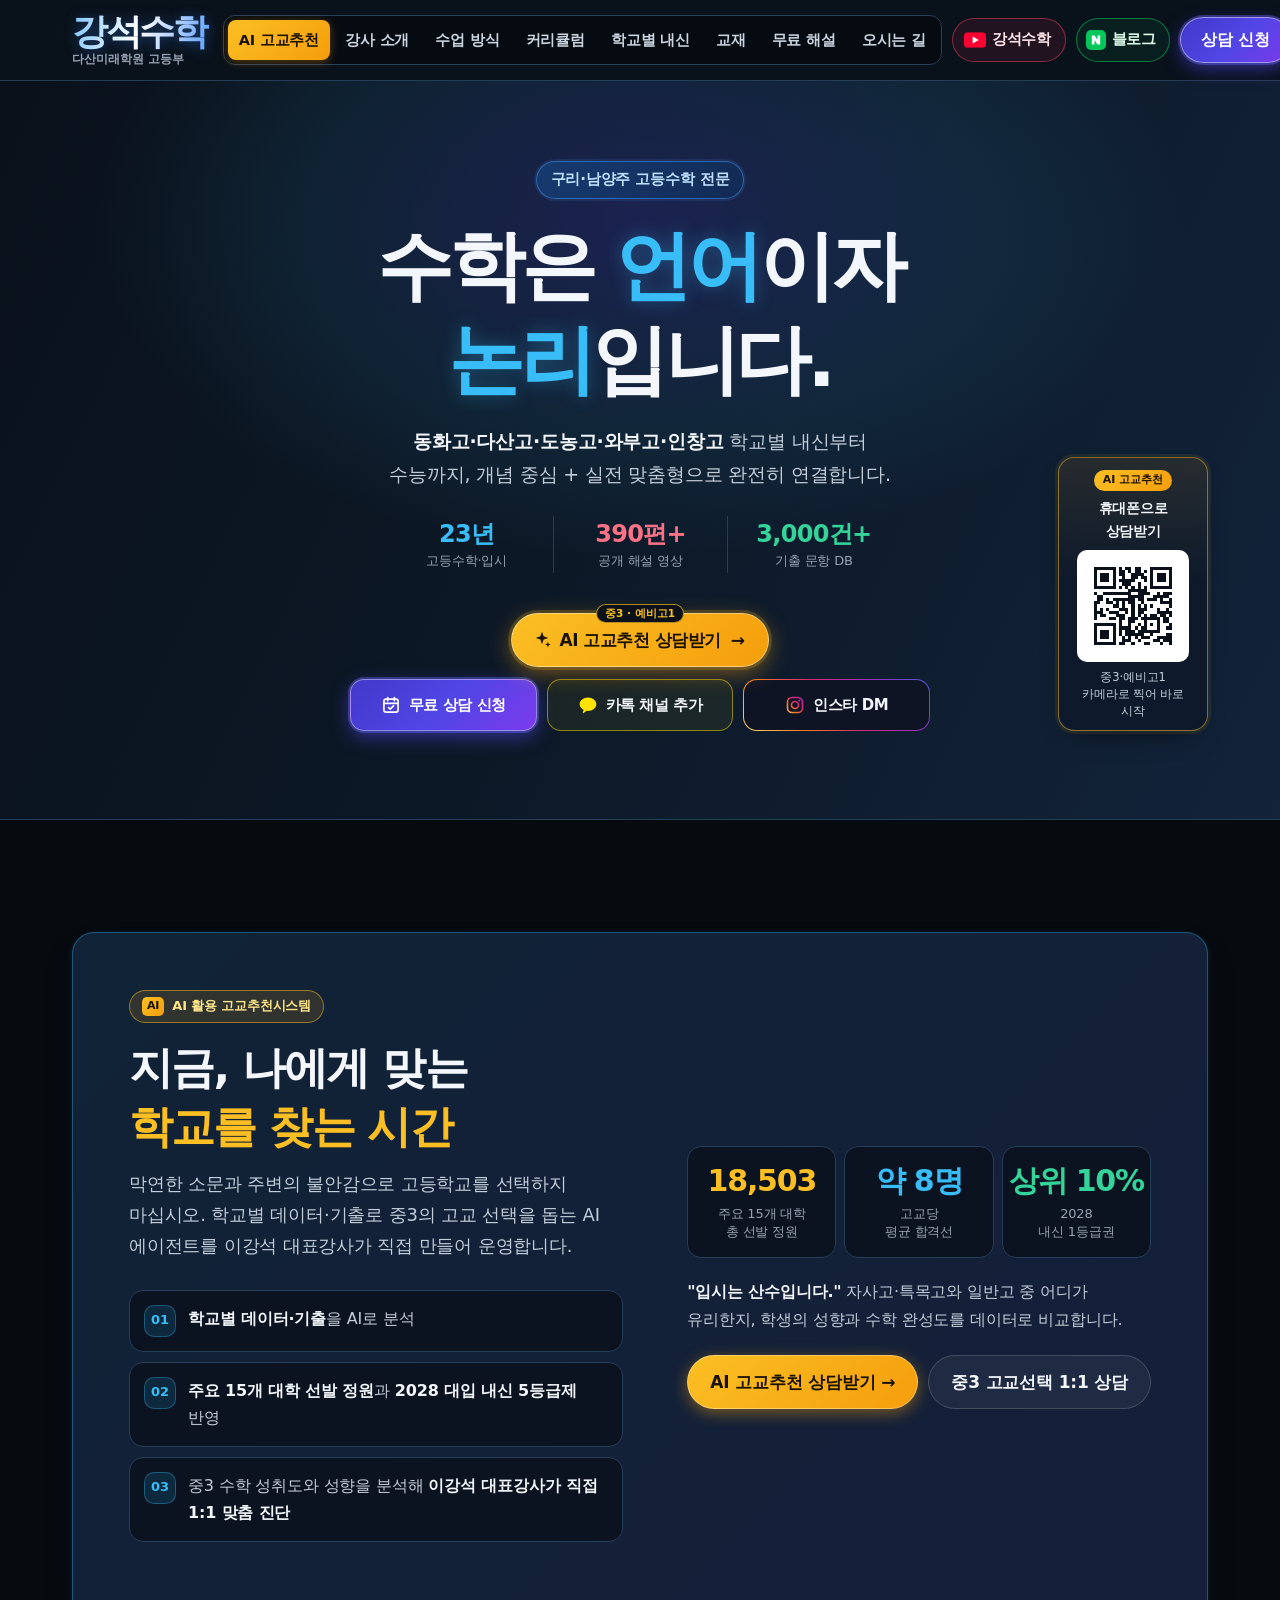
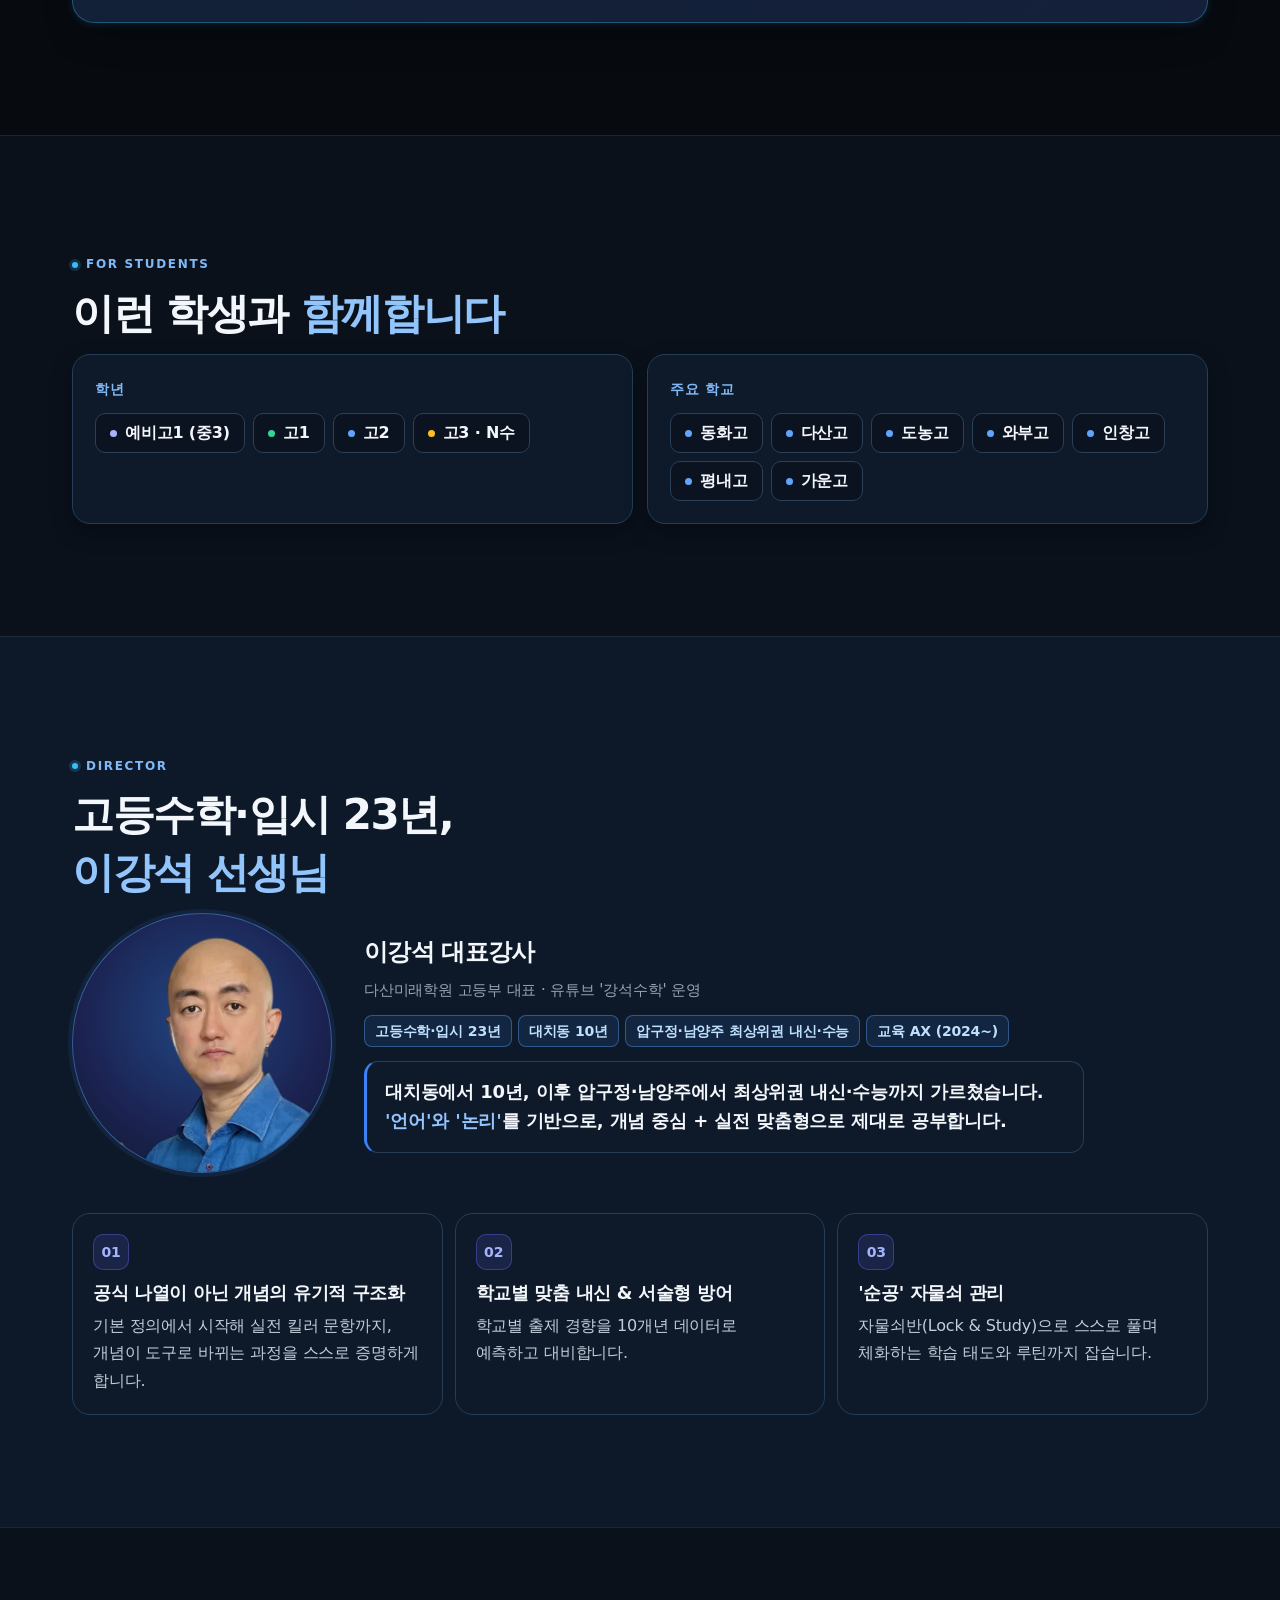
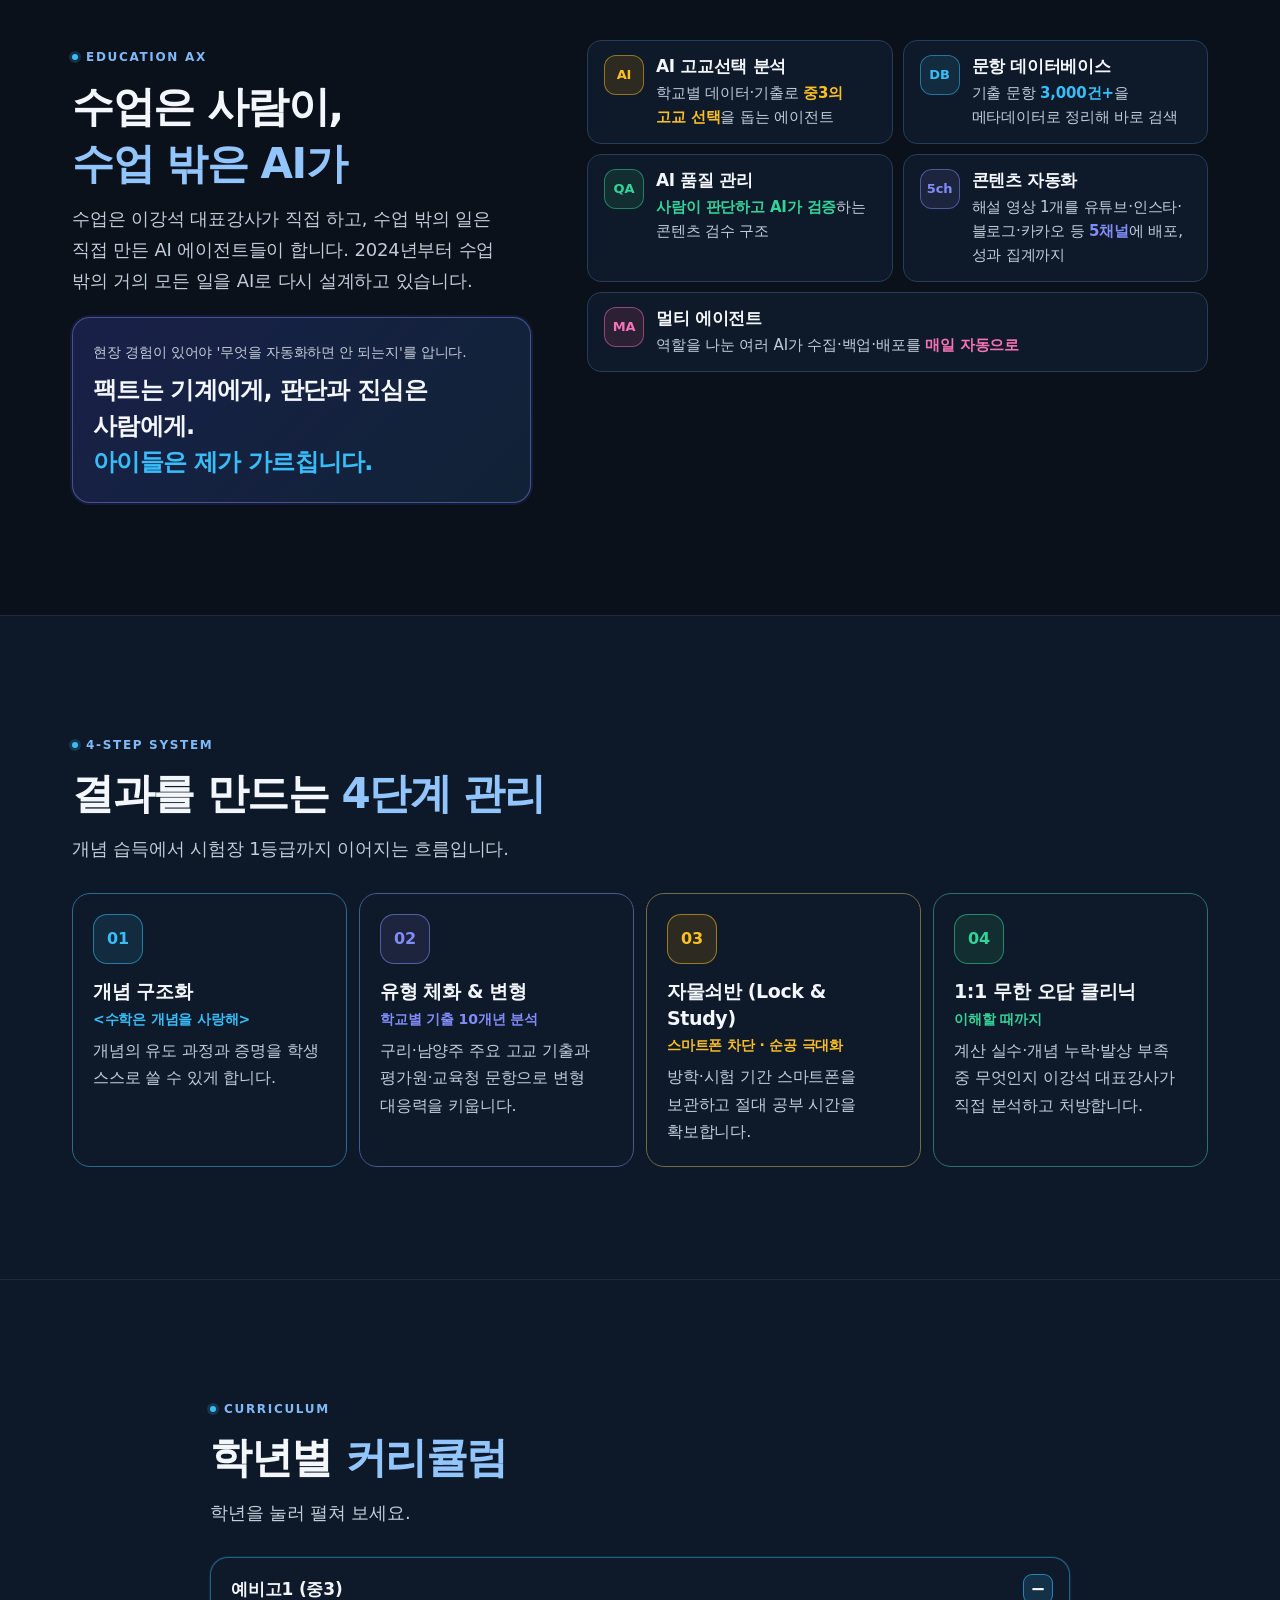
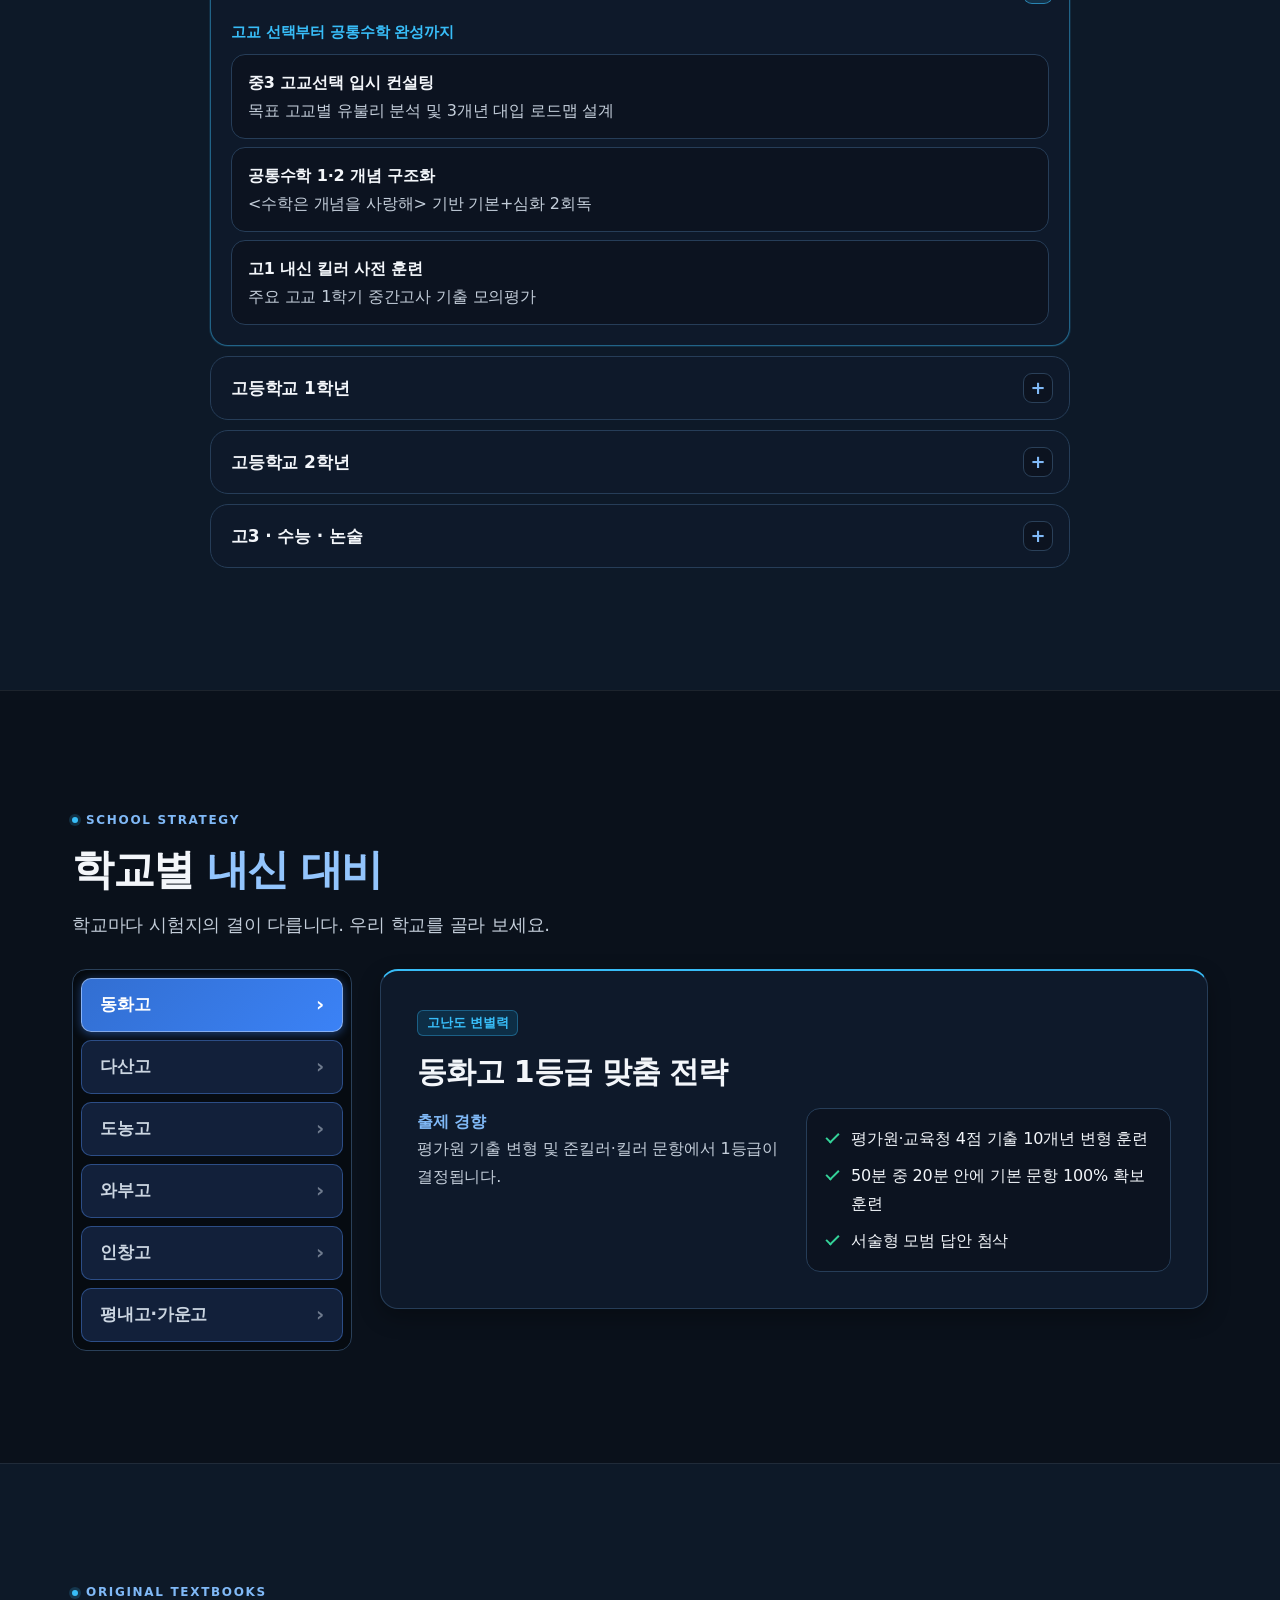
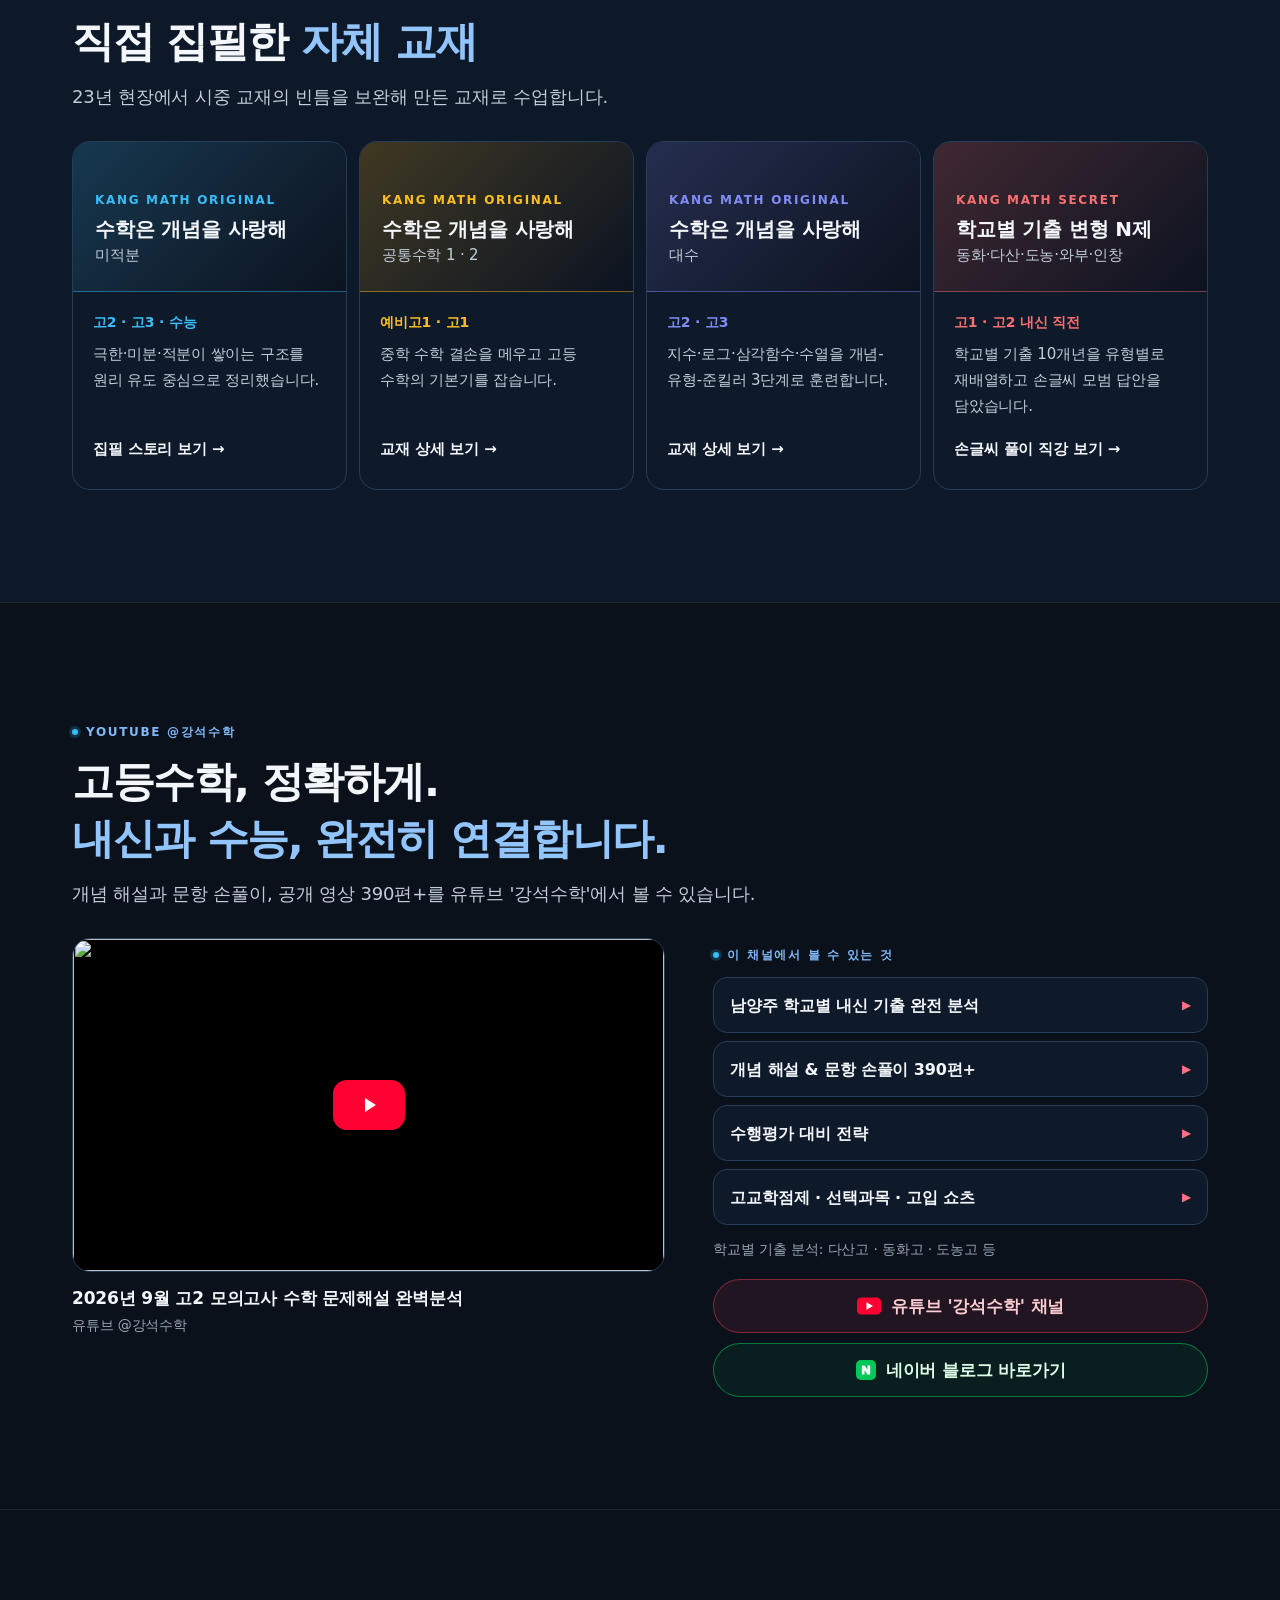
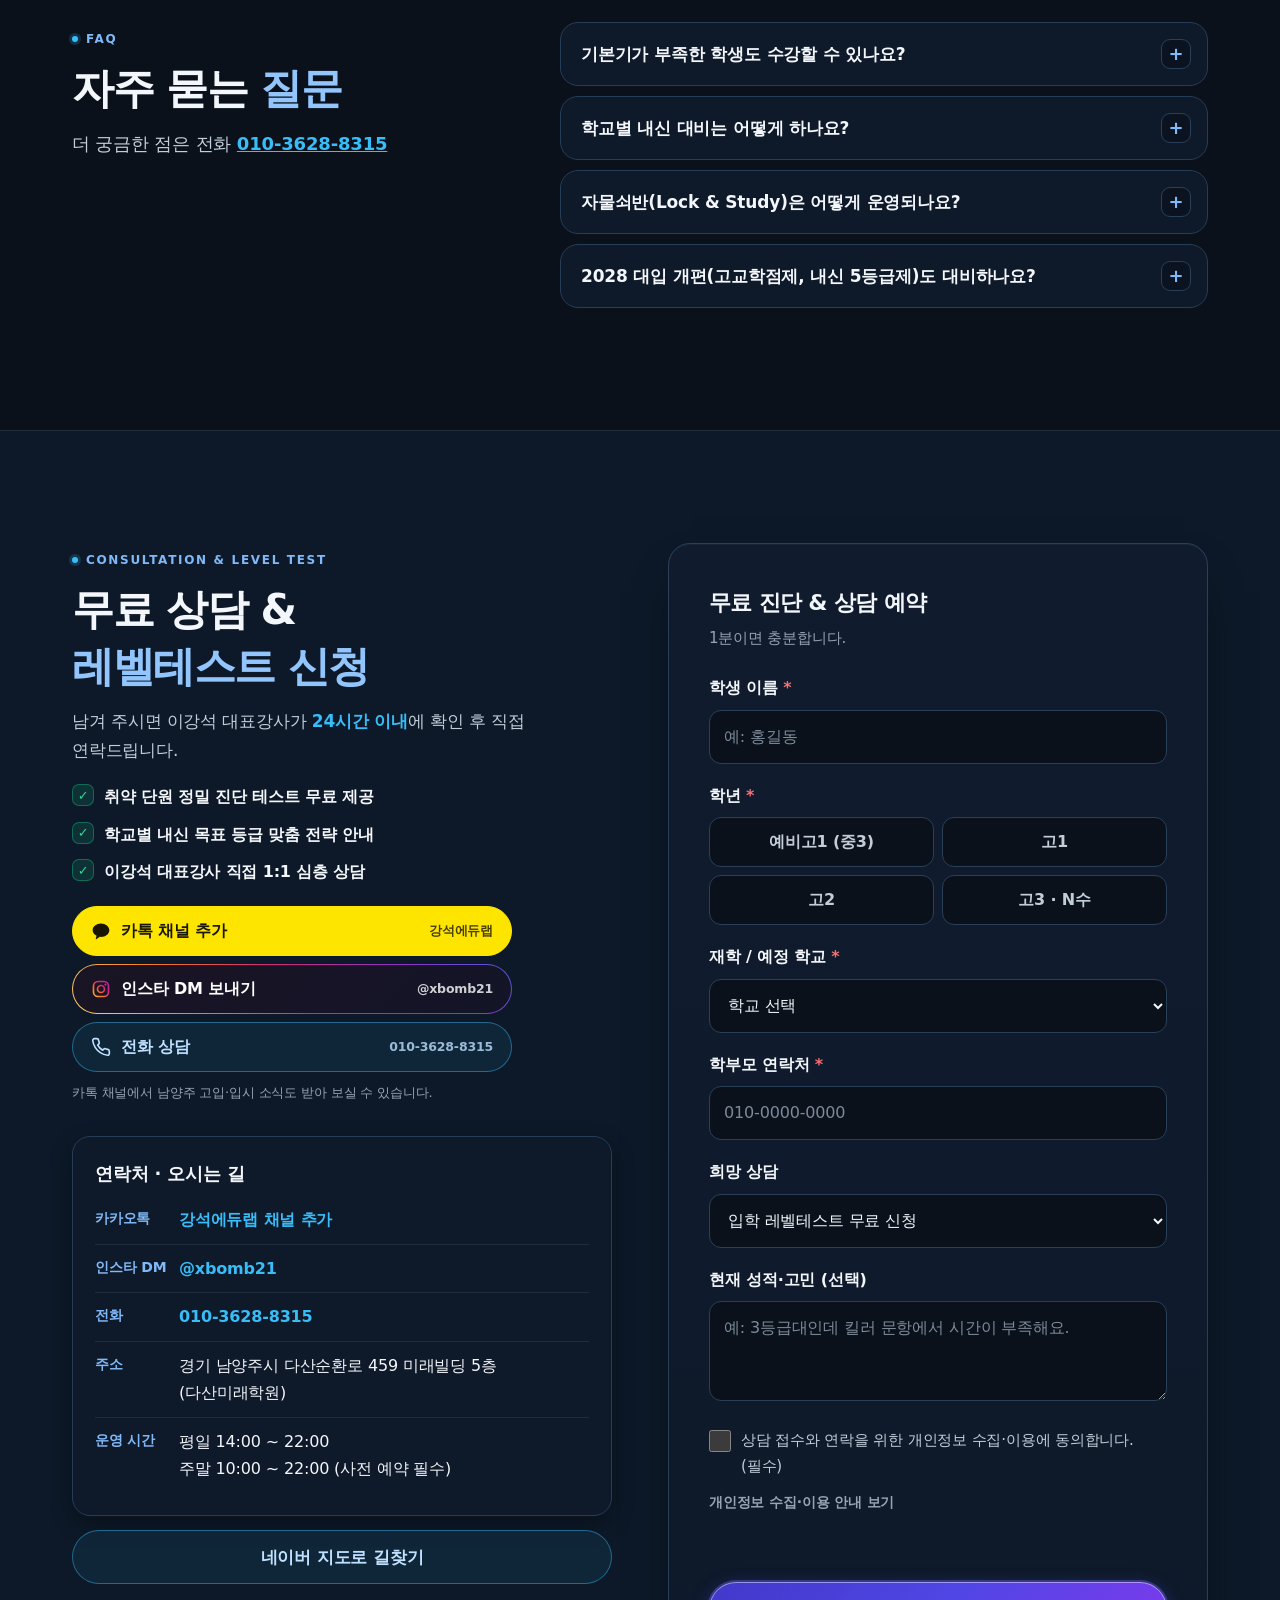
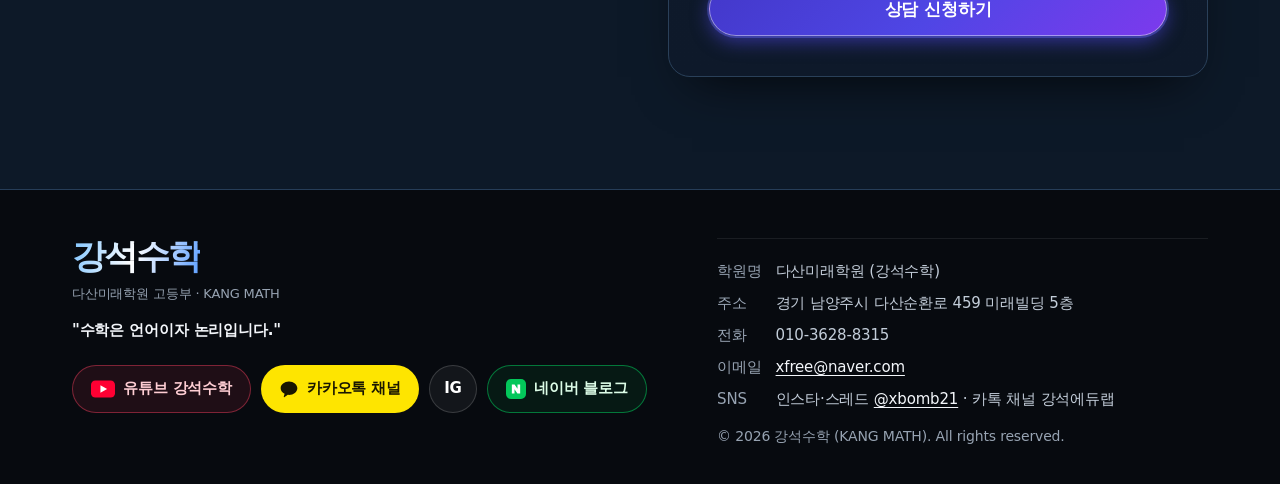
==== commit 72d70958: "Tighten mobile hero (on hold, not for release yet) - Mobile slogan 42px -> 28.8-34px (clamp), two li" ====
--- a/index.html
+++ b/index.html
@@ -22,7 +22,7 @@
 <link rel="apple-touch-icon" href="/assets/apple-touch-icon.png">
 <link rel="preconnect" href="https://cdn.jsdelivr.net" crossorigin>
 <link rel="stylesheet" href="https://cdn.jsdelivr.net/gh/orioncactus/pretendard@v1.3.9/dist/web/variable/pretendardvariable-dynamic-subset.min.css">
-<link rel="stylesheet" href="/style.css?v=20261011b">
+<link rel="stylesheet" href="/style.css?v=20261011c">
 <script type="application/ld+json">
 {
   "@context": "https://schema.org",
@@ -527,6 +527,6 @@
   <a class="btn btn-main" href="#consultation">무료 상담 신청</a>
 </div>
 
-<script src="/main.js?v=20261011b" defer></script>
+<script src="/main.js?v=20261011c" defer></script>
 </body>
 </html>
--- a/style.css
+++ b/style.css
@@ -105,17 +105,17 @@
 
 
 /* ---------- 첫 화면 (가운데 정렬) ---------- */
-.hero{background:linear-gradient(115deg,#0A111B 0%,#0D1928 52%,#12233A 100%);padding:44px 0 44px;overflow:hidden;position:relative;border-bottom:1px solid var(--line)}
+.hero{background:linear-gradient(115deg,#0A111B 0%,#0D1928 52%,#12233A 100%);padding:20px 0 28px;overflow:hidden;position:relative;border-bottom:1px solid var(--line)}
 .hero::before{content:"";position:absolute;left:50%;top:-140px;width:760px;height:520px;transform:translateX(-50%);background:radial-gradient(ellipse at center,rgba(79,70,229,.22) 0%,rgba(56,189,248,.08) 45%,transparent 70%);pointer-events:none}
 .hero .wrap{position:relative}
 .hero-text{max-width:760px;margin:0 auto;text-align:center}
-.hero .eyebrow{display:inline-flex;align-items:center;gap:8px;font-size:14px;font-weight:700;color:var(--ice);background:linear-gradient(135deg,rgba(23,76,141,.6),rgba(16,45,88,.75));border:1px solid rgba(77,155,255,.5);border-radius:999px;padding:5px 14px;margin-bottom:16px;box-shadow:0 0 0 2px rgba(77,155,255,.12)}
-.hero h1{font-size:42px;line-height:1.24;font-weight:900;letter-spacing:-.055em;color:var(--text);margin-bottom:14px}
+.hero .eyebrow{display:inline-flex;align-items:center;gap:8px;font-size:13px;font-weight:700;color:var(--ice);background:linear-gradient(135deg,rgba(23,76,141,.6),rgba(16,45,88,.75));border:1px solid rgba(77,155,255,.5);border-radius:999px;padding:4px 12px;margin-bottom:10px;box-shadow:0 0 0 2px rgba(77,155,255,.12)}
+.hero h1{font-size:clamp(28px,9vw,34px);line-height:1.22;font-weight:900;letter-spacing:-.05em;color:var(--text);margin-bottom:10px}
 .hero h1 em{font-style:normal;color:var(--sky);text-shadow:0 0 18px rgba(56,189,248,.35)}
-.hero .lead{font-size:16px;color:var(--text-2);margin:0 auto 20px;max-width:34em;text-wrap:balance}
+.hero .lead{font-size:16px;line-height:1.6;color:var(--text-2);margin:0 auto 14px;max-width:34em;text-wrap:balance}
 .hero .lead strong{color:var(--text);font-weight:700}
 /* 3개 버튼: 같은 크기·같은 모양, 한 줄 */
-.hero-btns{display:grid;gap:10px;width:100%;max-width:440px;margin:0 auto}
+.hero-btns{display:grid;gap:8px;width:100%;max-width:440px;margin:0 auto}
 /* AI 고교추천: 단독 대표 버튼 */
 .ai-cta{position:relative;justify-self:center;display:inline-flex;align-items:center;justify-content:center;gap:8px;min-height:50px;max-width:100%;margin-top:10px;padding:0 22px 0 18px;border-radius:999px;text-decoration:none;
   background:var(--amber-grad);color:#1A1205;border:1px solid rgba(255,255,255,.45);font-size:16.5px;font-weight:900;letter-spacing:-.03em;white-space:nowrap;
@@ -132,7 +132,7 @@
 .ai-cta:hover{box-shadow:0 0 0 3px rgba(251,191,36,.3),0 10px 30px rgba(245,158,11,.6)}
 /* 보조 버튼 3개 */
 .hero-sub{display:grid;grid-template-columns:repeat(3,minmax(0,1fr));gap:8px}
-.hbtn{display:flex;flex-direction:column;align-items:center;justify-content:center;gap:5px;min-height:58px;padding:8px 4px;border-radius:14px;text-decoration:none;text-align:center;letter-spacing:-.03em;white-space:nowrap;font-size:13.5px;font-weight:700;line-height:1.2;color:var(--text);transition:box-shadow .2s,border-color .2s}
+.hbtn{display:flex;flex-direction:column;align-items:center;justify-content:center;gap:4px;min-height:54px;padding:6px 4px;border-radius:14px;text-decoration:none;text-align:center;letter-spacing:-.03em;white-space:nowrap;font-size:13.5px;font-weight:700;line-height:1.2;color:var(--text);transition:box-shadow .2s,border-color .2s}
 .hbtn svg{width:20px;height:20px;flex:none}
 .hbtn .more{display:none}
 .hbtn-main{background:var(--indigo-grad);color:#fff;border:1px solid rgba(255,255,255,.4);box-shadow:var(--indigo-ring)}
@@ -143,12 +143,12 @@
 .hero .todo{margin-top:8px;font-size:12px}
 /* PC 전용: 휴대폰으로 보기 QR (첫 화면 오른쪽 아래) */
 .pc-qr{display:none}
-.trust{list-style:none;display:grid;grid-template-columns:repeat(3,minmax(0,1fr));margin:0 auto 22px;max-width:420px}
-.trust li{padding:4px 6px;text-align:center}
+.trust{list-style:none;display:grid;grid-template-columns:repeat(3,minmax(0,1fr));margin:0 auto 14px;max-width:400px}
+.trust li{padding:2px 6px;text-align:center}
 .trust li+li{border-left:1px solid var(--line)}
-.trust b{display:block;white-space:nowrap;font-size:clamp(17px,5.2vw,20px);font-weight:800;line-height:1.2;letter-spacing:-.03em;color:var(--text)}
+.trust b{display:block;white-space:nowrap;font-size:clamp(16px,4.8vw,18px);font-weight:800;line-height:1.2;letter-spacing:-.03em;color:var(--text)}
 .trust li:nth-child(1) b{color:var(--sky)} .trust li:nth-child(2) b{color:#FB7185} .trust li:nth-child(3) b{color:var(--emerald)}
-.trust span{display:block;font-size:12.5px;color:var(--text-3);line-height:1.35;margin-top:3px}
+.trust span{display:block;font-size:12px;color:var(--text-3);line-height:1.3;margin-top:2px}
 
 /* ---------- 패널 공통 ---------- */
 .panel{background:var(--panel);border:1px solid var(--line);border-radius:var(--r-lg);padding:22px;box-shadow:0 8px 22px rgba(0,0,0,.3)}
@@ -365,12 +365,13 @@
   .blog-chip{font-size:15px}
   .sec{padding:88px 0}
   .h2{font-size:34px}
-  .hero{padding:72px 0 72px}
-  .hero h1{font-size:56px}
+  .hero{padding:40px 0 48px}
+  .hero h1{font-size:44px}
+  .hero .eyebrow{margin-bottom:14px}
   .brand b{font-size:32px}
   .hero .lead{font-size:17px}
   .ai-cta{min-height:52px;font-size:17px;padding:0 24px 0 20px}
-  .trust{max-width:460px;margin-bottom:26px}
+  .trust{max-width:440px;margin-bottom:18px}
   .ai-box{padding:36px}
   .ai-wrap h2{font-size:36px}
   .ai-btns{grid-template-columns:1fr 1fr}
@@ -416,15 +417,17 @@
   .hero{padding:80px 0 88px}
   .hero::before{width:1100px;height:680px;top:-200px}
   .hero-text{max-width:880px}
-  .hero h1{font-size:76px;margin-bottom:18px}
-  .hero .eyebrow{font-size:15px;margin-bottom:20px}
-  .hero .lead{font-size:19px;margin-bottom:26px;max-width:44em}
+  .hero h1{font-size:76px;line-height:1.24;letter-spacing:-.055em;margin-bottom:18px}
+  .hero .eyebrow{font-size:15px;margin-bottom:20px;padding:5px 14px}
+  .hero .lead{font-size:19px;line-height:1.7;margin-bottom:26px;max-width:44em}
   .hero-btns{max-width:580px;gap:12px}
-  .ai-cta{min-height:54px;font-size:17px}
+  .ai-cta{min-height:54px;font-size:17px;margin-top:10px}
   .ai-cta svg{width:20px;height:20px}
   .hero-sub{gap:10px}
   .hbtn{min-height:52px;font-size:15px}
   .trust{max-width:520px;margin-bottom:30px}
+  .trust li{padding:4px 6px}
+  .trust span{margin-top:3px;line-height:1.35}
   .trust b{font-size:24px}
   .trust span{font-size:13px}
   .ai-box{padding:56px}
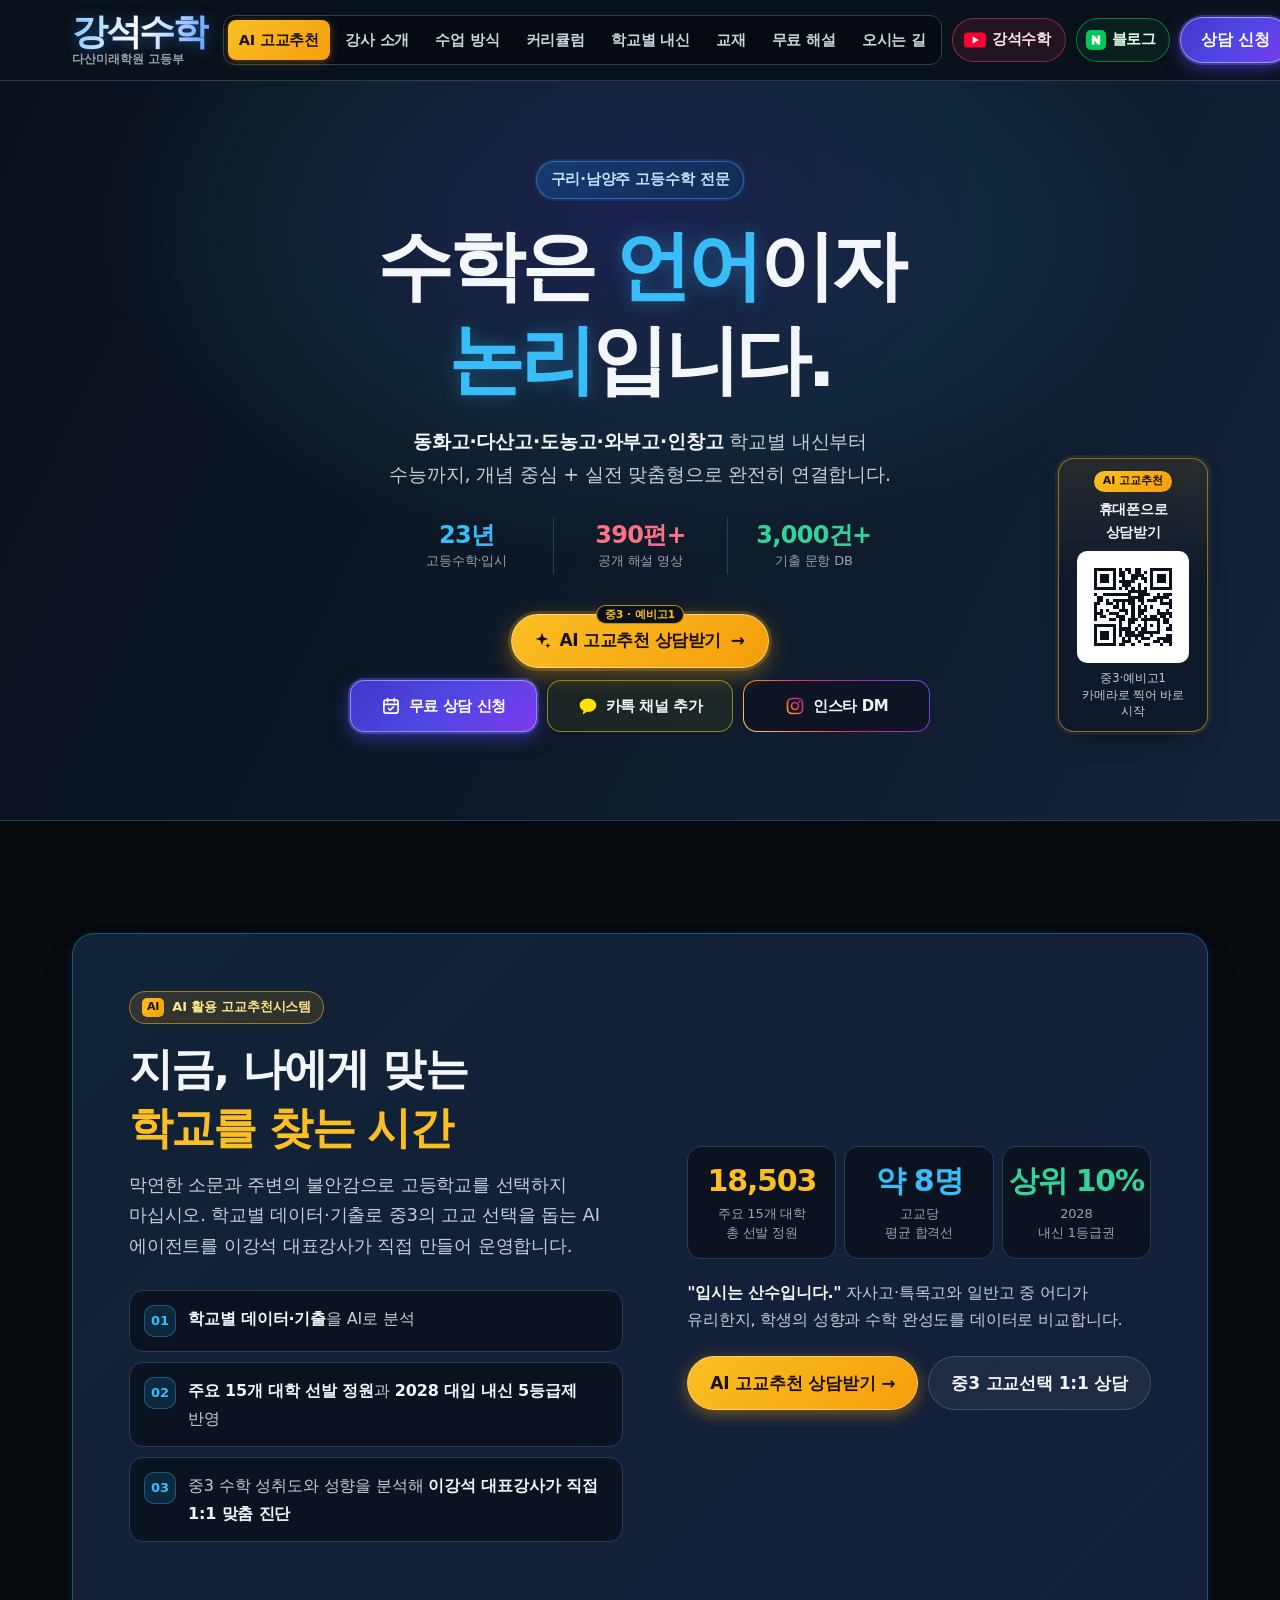
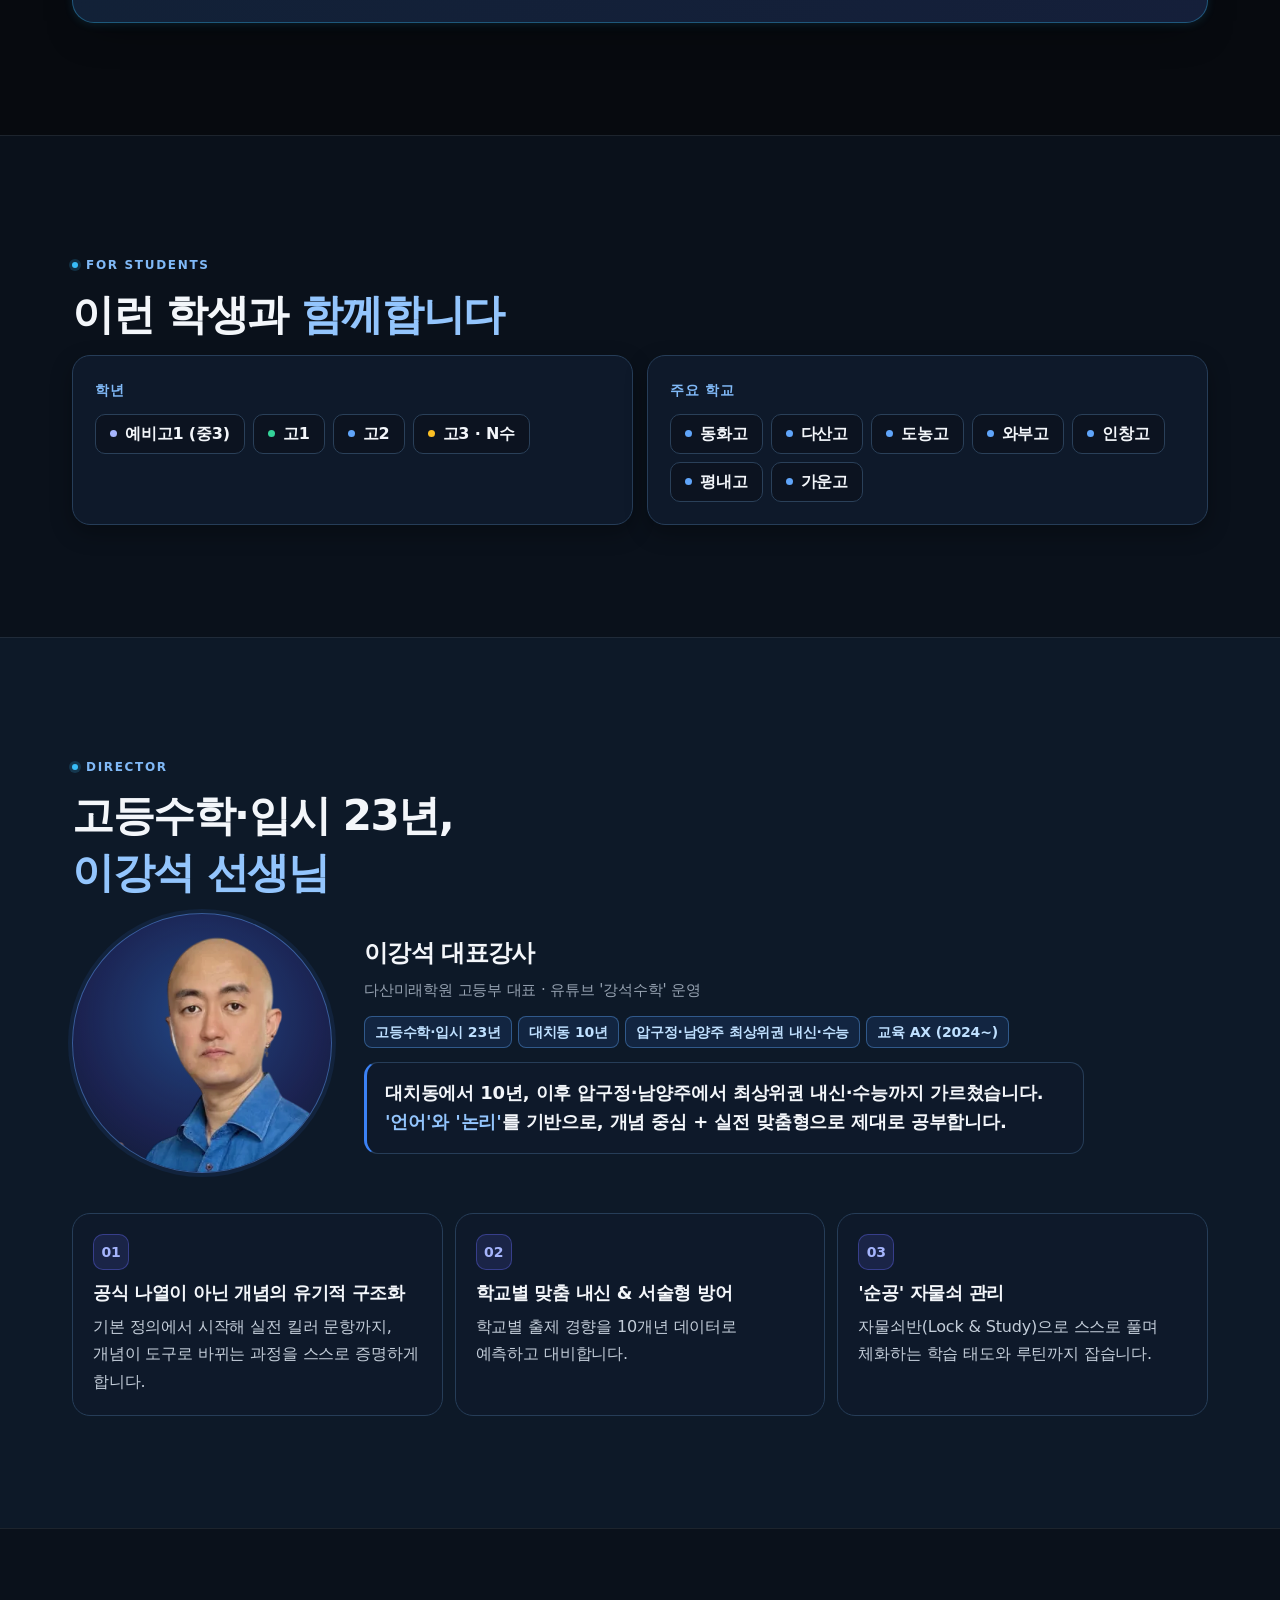
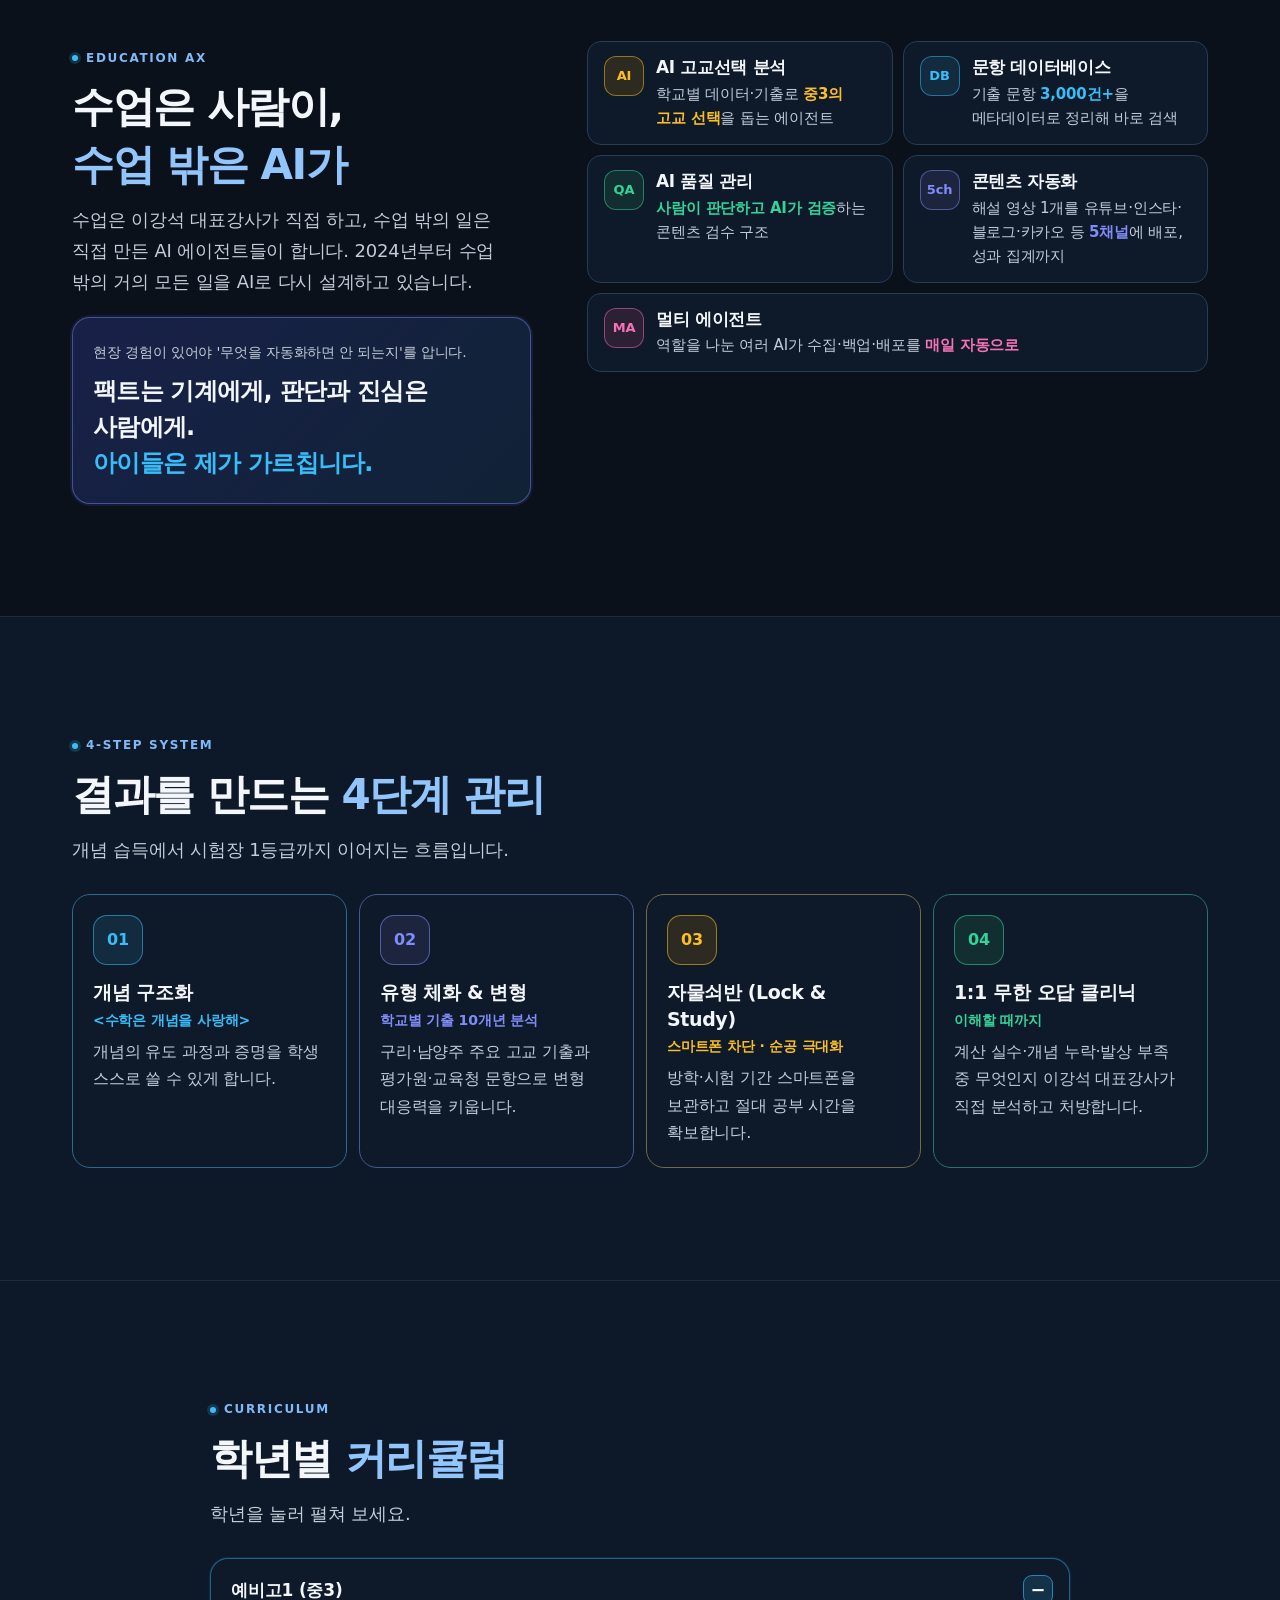
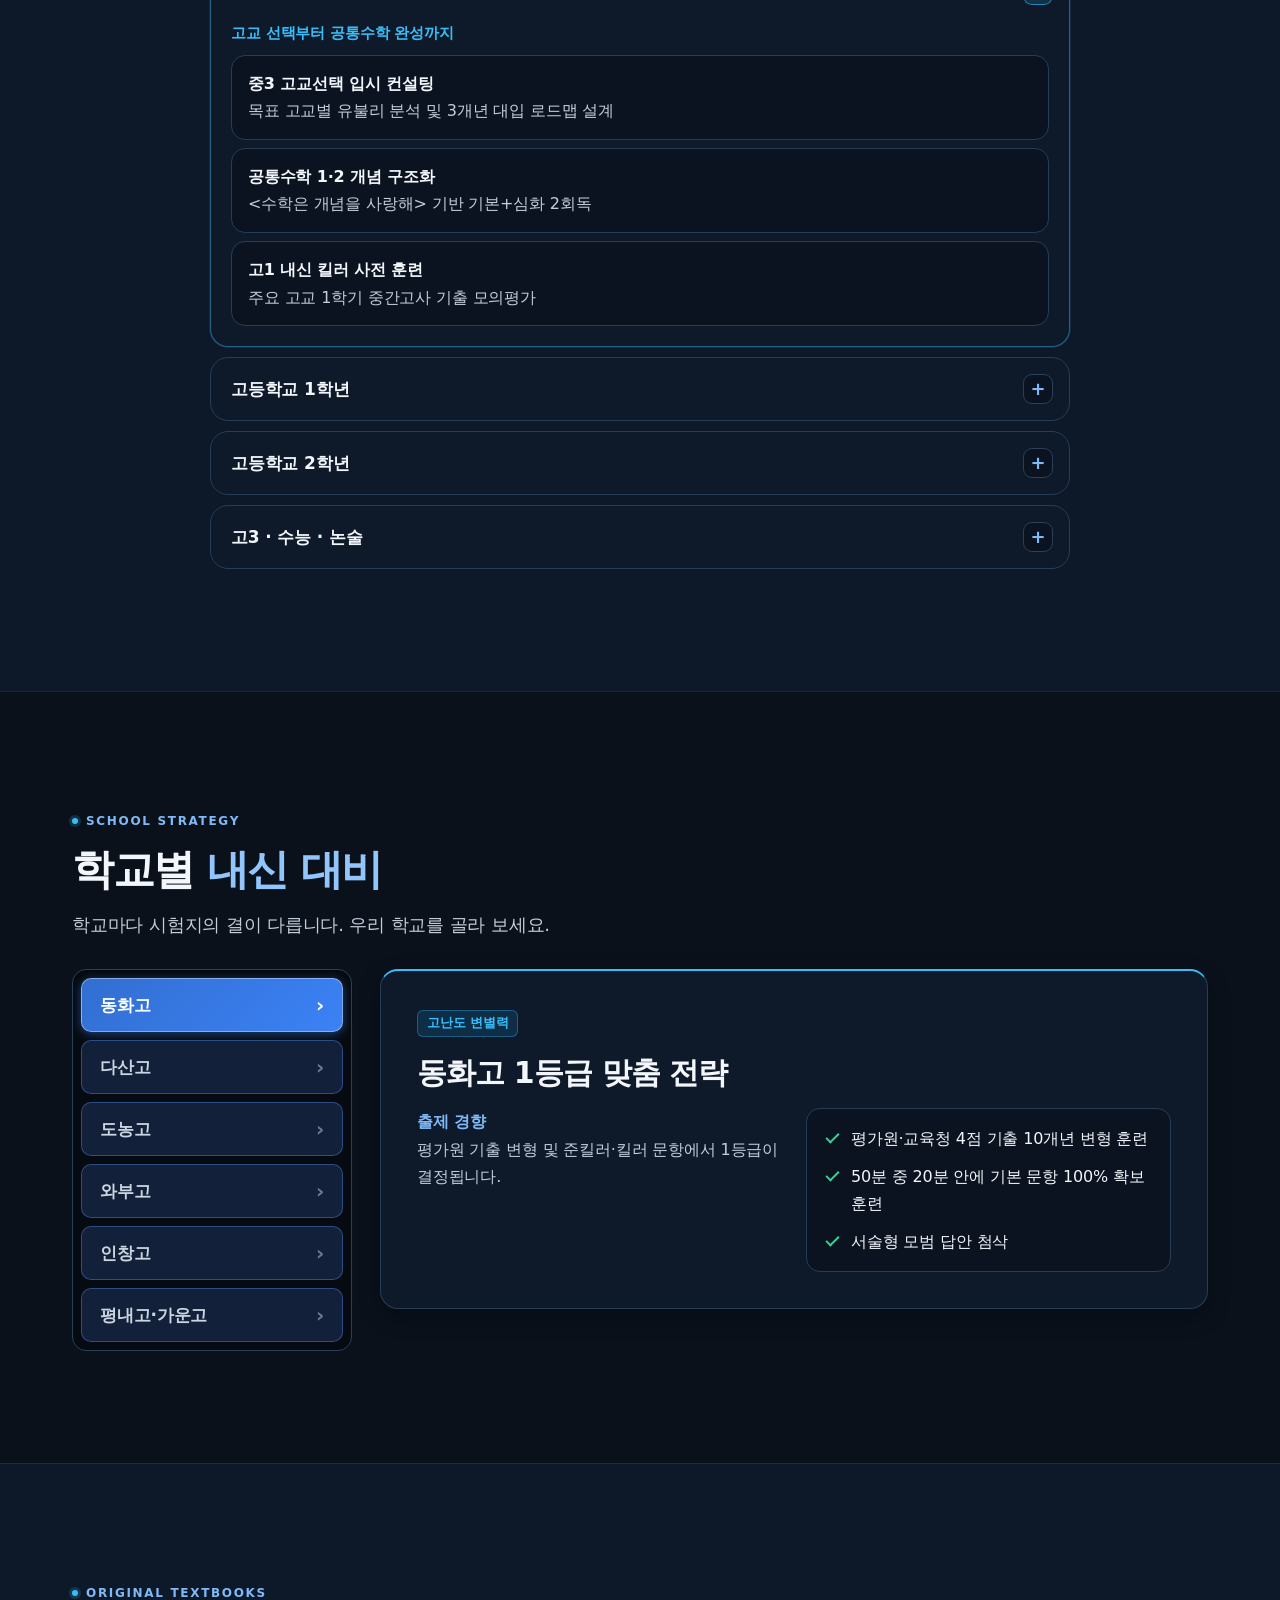
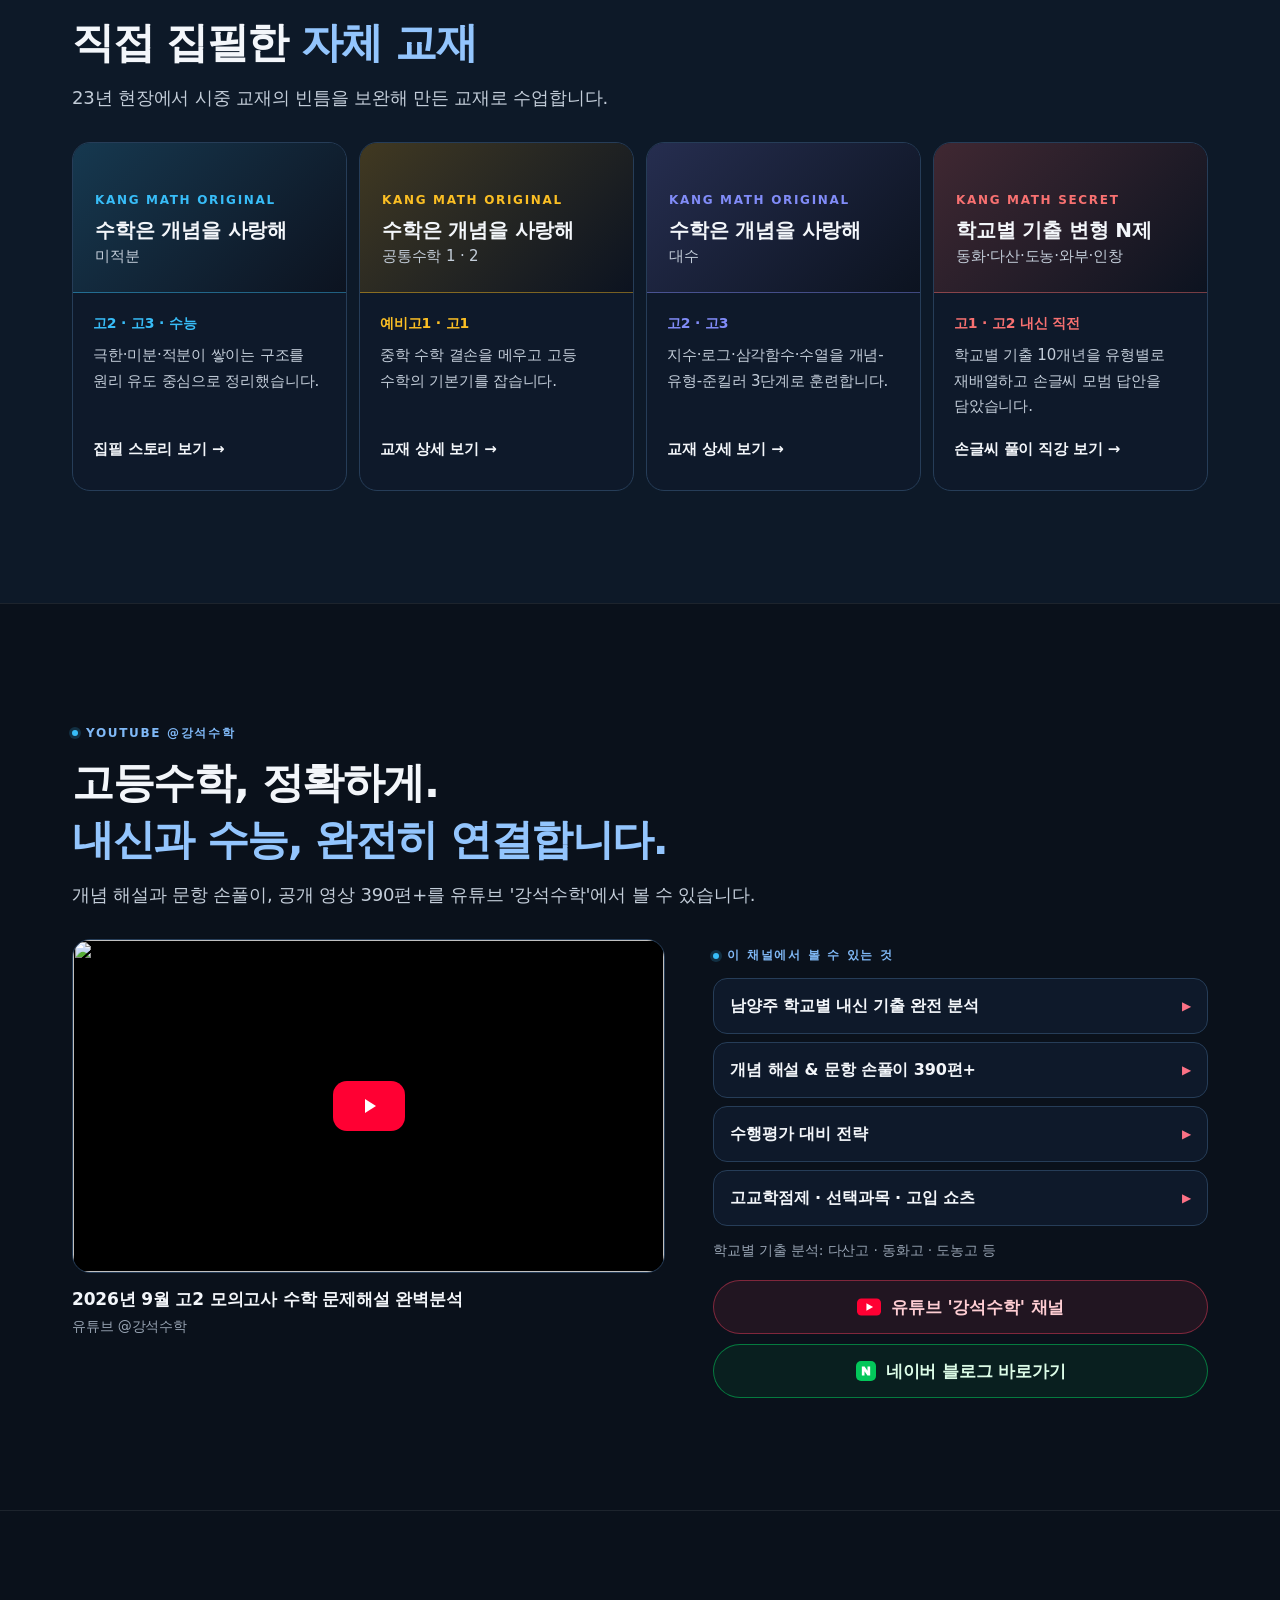
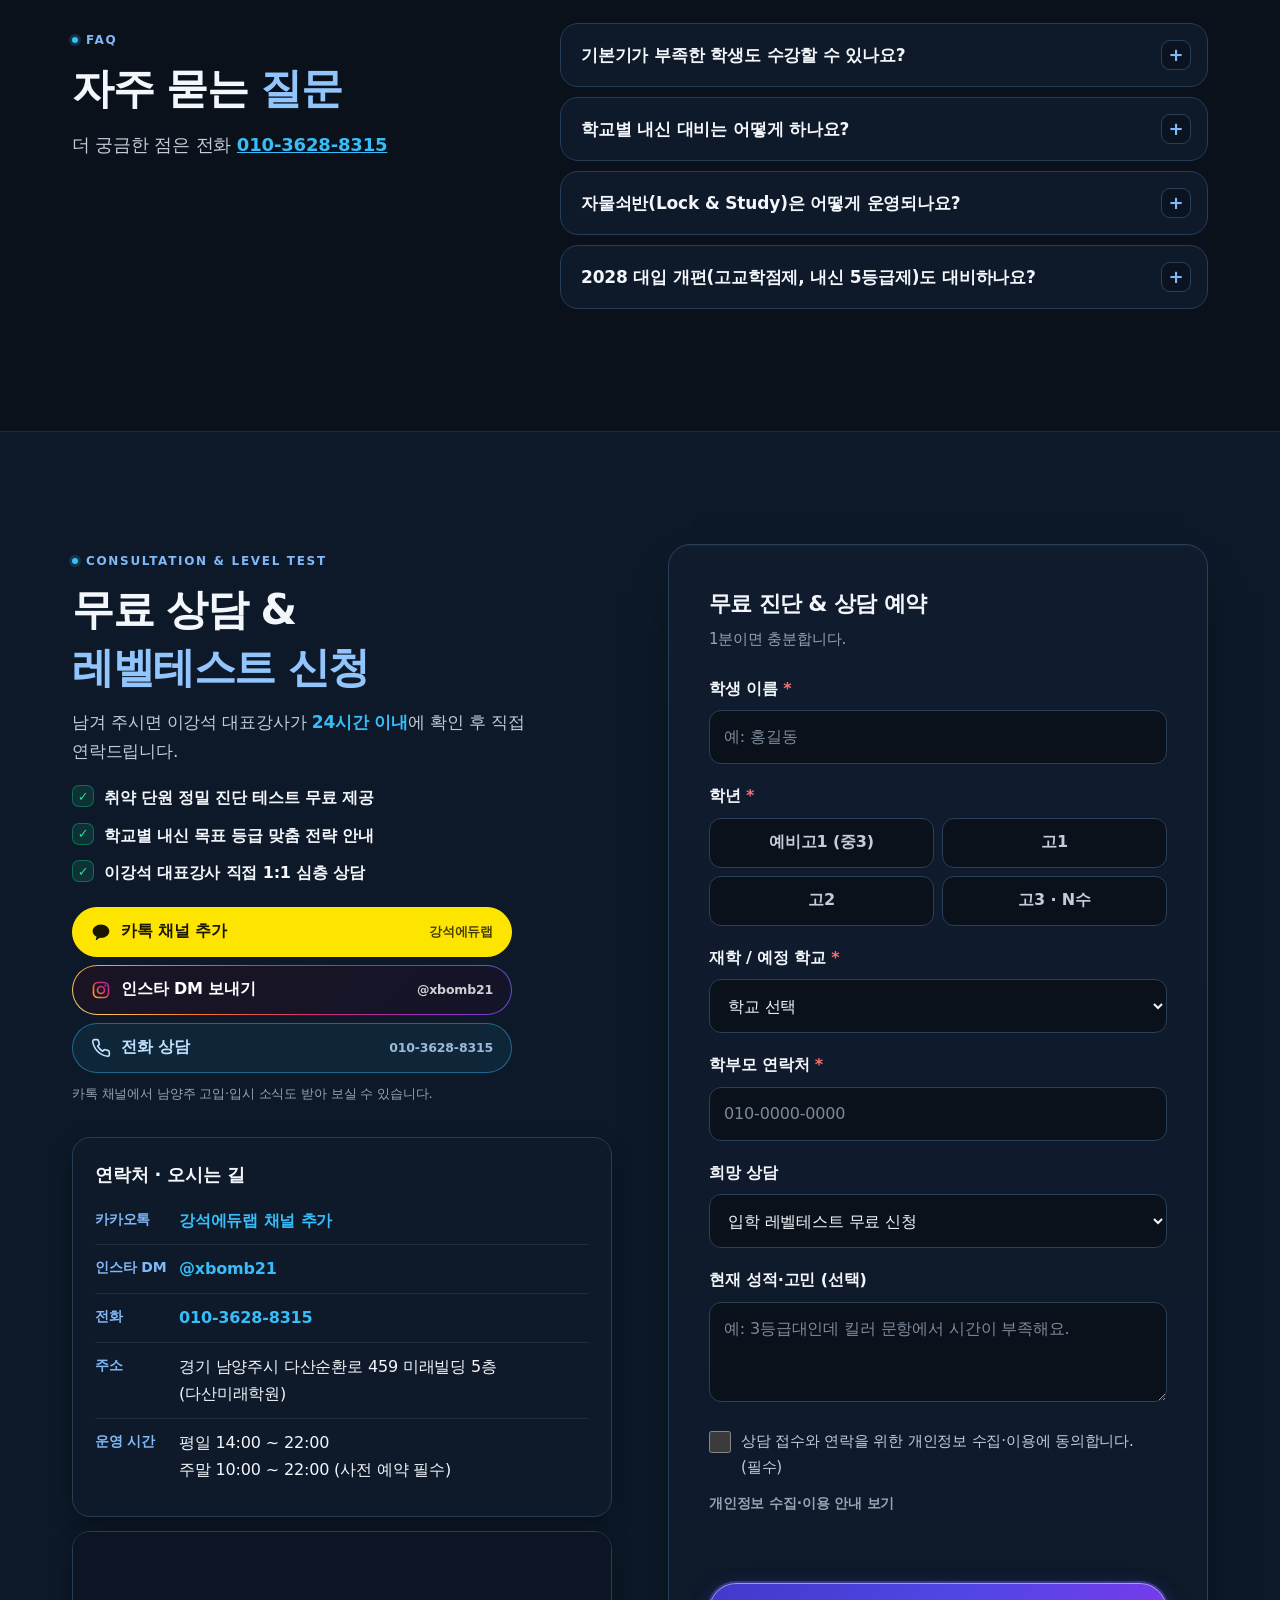
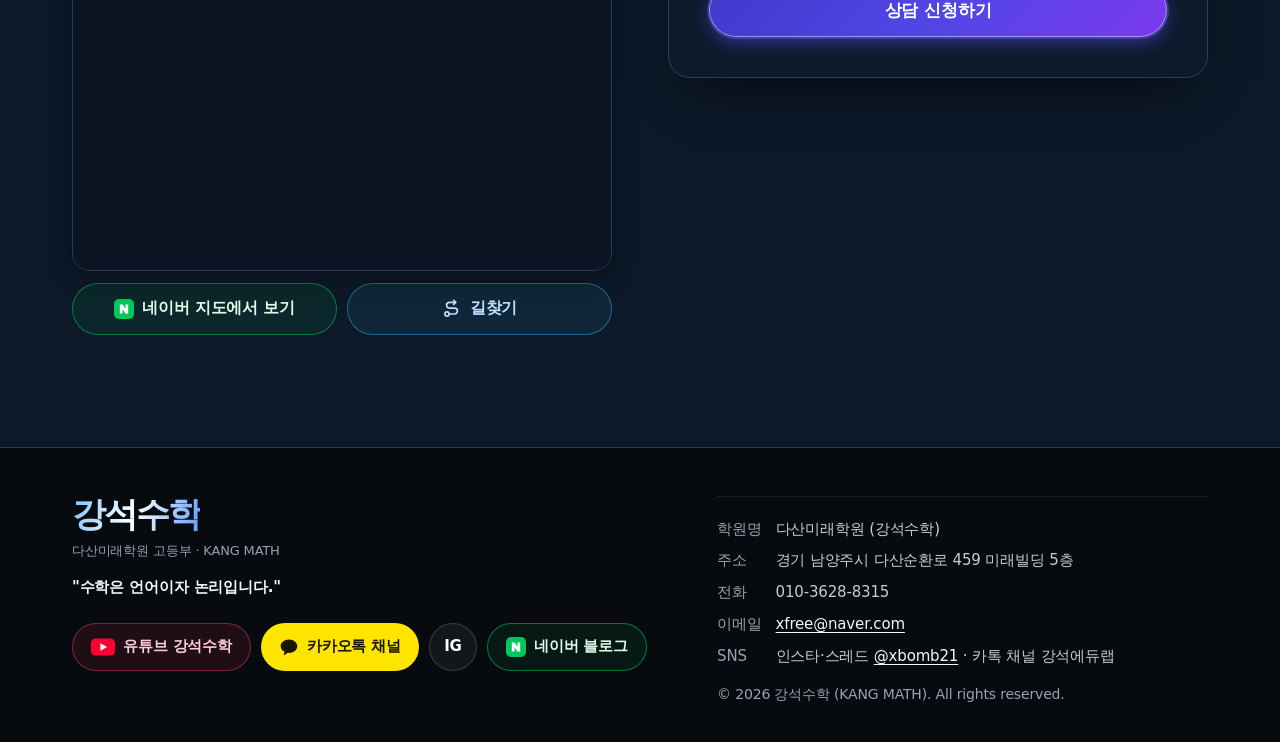
==== commit f32a4f65: "Add location map: Google Maps embed, optional Naver Maps - Location card now shows a keyless Google " ====
--- a/index.html
+++ b/index.html
@@ -22,7 +22,7 @@
 <link rel="apple-touch-icon" href="/assets/apple-touch-icon.png">
 <link rel="preconnect" href="https://cdn.jsdelivr.net" crossorigin>
 <link rel="stylesheet" href="https://cdn.jsdelivr.net/gh/orioncactus/pretendard@v1.3.9/dist/web/variable/pretendardvariable-dynamic-subset.min.css">
-<link rel="stylesheet" href="/style.css?v=20261011c">
+<link rel="stylesheet" href="/style.css?v=20261012b">
 <script type="application/ld+json">
 {
   "@context": "https://schema.org",
@@ -64,6 +64,7 @@
   <symbol id="ig" viewBox="0 0 24 24"><g fill="none" stroke="url(#igGrad)" stroke-width="2" stroke-linecap="round"><rect x="3" y="3" width="18" height="18" rx="5.5"/><circle cx="12" cy="12" r="4.2"/><path d="M17.3 6.7h.01" stroke-width="2.6"/></g></symbol>
   <linearGradient id="igGrad" x1="0" y1="24" x2="24" y2="0" gradientUnits="userSpaceOnUse"><stop offset="0" stop-color="#FEDA75"/><stop offset=".3" stop-color="#FA7E1E"/><stop offset=".6" stop-color="#D62976"/><stop offset="1" stop-color="#962FBF"/></linearGradient>
   <symbol id="spark" viewBox="0 0 24 24"><path fill="currentColor" d="M12 2l1.9 5.6L19.5 9.5l-5.6 1.9L12 17l-1.9-5.6L4.5 9.5l5.6-1.9z"/><path fill="currentColor" d="M19 14l.9 2.6 2.6.9-2.6.9L19 21l-.9-2.6-2.6-.9 2.6-.9z"/></symbol>
+  <symbol id="route" viewBox="0 0 24 24"><g fill="none" stroke="currentColor" stroke-width="2" stroke-linecap="round" stroke-linejoin="round"><circle cx="6" cy="18" r="2.5"/><path d="M8.5 18H15a3.5 3.5 0 0 0 0-7H9a3.5 3.5 0 0 1 0-7h7"/><path d="M14 1.5 16.5 4 14 6.5"/></g></symbol>
   <symbol id="tel" viewBox="0 0 24 24"><path fill="none" stroke="currentColor" stroke-width="2" stroke-linecap="round" stroke-linejoin="round" d="M22 16.9v3a2 2 0 0 1-2.2 2 19.8 19.8 0 0 1-8.6-3.1 19.5 19.5 0 0 1-6-6A19.8 19.8 0 0 1 2.1 4.2 2 2 0 0 1 4.1 2h3a2 2 0 0 1 2 1.7c.1.9.4 1.8.7 2.7a2 2 0 0 1-.5 2.1L8 9.8a16 16 0 0 0 6 6l1.3-1.3a2 2 0 0 1 2.1-.4c.9.3 1.8.6 2.7.7a2 2 0 0 1 1.7 2z"/></symbol>
 </svg>
 
@@ -488,8 +489,38 @@
             <li><b>운영 시간</b><span>평일 14:00 ~ 22:00<br>주말 10:00 ~ 22:00 (사전 예약 필수)</span></li>
           </ul>
         </div>
-        <div>
-          <a class="btn btn-sky" href="https://map.naver.com/p/search/%EA%B2%BD%EA%B8%B0%20%EB%82%A8%EC%96%91%EC%A3%BC%EC%8B%9C%20%EB%8B%A4%EC%82%B0%EC%88%9C%ED%99%98%EB%A1%9C%20459%20%EB%AF%B8%EB%9E%98%EB%B9%8C%EB%94%A9%205%EC%B8%B5" target="_blank" rel="noopener">네이버 지도로 길찾기</a>
+        <!-- 네이버 지도: data-ncp-key-id 의 YOUR_NCP_KEY_ID 자리에 네이버 클라우드 Maps 의 Client ID 를 넣으면 실제 지도가 나옵니다.
+             (Client ID 는 원래 웹페이지에 공개되는 값이고, 등록한 도메인에서만 동작합니다. Client Secret 은 절대 넣지 마세요.)
+             ID 가 없거나 인증에 실패하면 아래 안내 카드가 그대로 보입니다. data-lat / data-lng 를 비워 두면 주소로 위치를 찾습니다. -->
+        <div class="map-card">
+          <div class="map-box" id="naverMap" role="region" aria-label="강석수학 위치 지도"
+               data-ncp-key-id="YOUR_NCP_KEY_ID"
+               data-address="경기 남양주시 다산순환로 459"
+               data-lat="" data-lng=""
+               data-title="강석수학" data-sub="다산미래학원 · 미래빌딩 5층"
+               data-photo="">
+            <!-- 지도 사진: data-photo 에 "/assets/map-naver.webp" 처럼 사진 경로를 넣으면 ID 가 없을 때 이 사진이 보입니다.
+                 (학원이 사진 정가운데에 오게 캡처. 같은 이름에 @2x 를 붙인 2배 사진이 있으면 data-photo2x 에 넣기) -->
+            <a class="map-photo" id="mapPhoto" href="https://map.naver.com/p/search/%EA%B2%BD%EA%B8%B0%20%EB%82%A8%EC%96%91%EC%A3%BC%EC%8B%9C%20%EB%8B%A4%EC%82%B0%EC%88%9C%ED%99%98%EB%A1%9C%20459%20%EB%AF%B8%EB%9E%98%EB%B9%8C%EB%94%A9%205%EC%B8%B5" target="_blank" rel="noopener" aria-label="네이버 지도에서 강석수학 위치 열기 (새 창)" tabindex="-1">
+              <img alt="강석수학 주변 네이버 지도" decoding="async">
+              <span class="map-photo-pin" aria-hidden="true"><span class="nm-marker"><span class="nm-name">강석수학</span><span class="nm-sub">다산미래학원 · 미래빌딩 5층</span><i></i></span></span>
+              <span class="map-photo-hint" aria-hidden="true">눌러서 네이버 지도 열기</span>
+              <span class="map-photo-credit">© NAVER Corp.</span>
+            </a>
+            <!-- 구글 지도 (키 없이 쓰는 기본 지도). 네이버 Client ID 를 넣어 네이버 지도가 뜨면 자동으로 숨겨짐 -->
+            <iframe class="map-gmap" title="강석수학 위치 지도 (구글 지도)"
+                    src="https://maps.google.com/maps?q=%EA%B2%BD%EA%B8%B0%20%EB%82%A8%EC%96%91%EC%A3%BC%EC%8B%9C%20%EB%8B%A4%EC%82%B0%EC%88%9C%ED%99%98%EB%A1%9C%20459%20%EB%AF%B8%EB%9E%98%EB%B9%8C%EB%94%A9&amp;hl=ko&amp;z=17&amp;output=embed"
+                    loading="lazy" referrerpolicy="no-referrer-when-downgrade" allowfullscreen></iframe>
+            <div class="map-fallback" aria-hidden="true">
+              <span class="map-pin"><svg viewBox="0 0 24 24"><path fill="currentColor" d="M12 2a7.5 7.5 0 0 0-7.5 7.5C4.5 15 12 22 12 22s7.5-7 7.5-12.5A7.5 7.5 0 0 0 12 2zm0 10.2a2.7 2.7 0 1 1 0-5.4 2.7 2.7 0 0 1 0 5.4z"/></svg></span>
+              <strong>강석수학 · 다산미래학원</strong>
+              <span>남양주시 다산순환로 459 미래빌딩 5층</span>
+            </div>
+          </div>
+          <div class="map-actions">
+            <a class="btn btn-blog" id="mapView" href="https://map.naver.com/p/search/%EA%B2%BD%EA%B8%B0%20%EB%82%A8%EC%96%91%EC%A3%BC%EC%8B%9C%20%EB%8B%A4%EC%82%B0%EC%88%9C%ED%99%98%EB%A1%9C%20459%20%EB%AF%B8%EB%9E%98%EB%B9%8C%EB%94%A9%205%EC%B8%B5" target="_blank" rel="noopener"><svg aria-hidden="true"><use href="#nblog"/></svg>네이버 지도에서 보기</a>
+            <a class="btn btn-sky" id="mapRoute" href="https://map.naver.com/p/search/%EA%B2%BD%EA%B8%B0%20%EB%82%A8%EC%96%91%EC%A3%BC%EC%8B%9C%20%EB%8B%A4%EC%82%B0%EC%88%9C%ED%99%98%EB%A1%9C%20459%20%EB%AF%B8%EB%9E%98%EB%B9%8C%EB%94%A9%205%EC%B8%B5" target="_blank" rel="noopener"><svg aria-hidden="true"><use href="#route"/></svg>길찾기</a>
+          </div>
         </div>
       </div>
     </div>
@@ -527,6 +558,7 @@
   <a class="btn btn-main" href="#consultation">무료 상담 신청</a>
 </div>
 
-<script src="/main.js?v=20261011c" defer></script>
+<script src="/main.js?v=20261011b" defer></script>
+<script src="/map.js?v=20261012b" defer></script>
 </body>
 </html>
--- a/style.css
+++ b/style.css
@@ -105,17 +105,17 @@
 
 
 /* ---------- 첫 화면 (가운데 정렬) ---------- */
-.hero{background:linear-gradient(115deg,#0A111B 0%,#0D1928 52%,#12233A 100%);padding:20px 0 28px;overflow:hidden;position:relative;border-bottom:1px solid var(--line)}
+.hero{background:linear-gradient(115deg,#0A111B 0%,#0D1928 52%,#12233A 100%);padding:44px 0 44px;overflow:hidden;position:relative;border-bottom:1px solid var(--line)}
 .hero::before{content:"";position:absolute;left:50%;top:-140px;width:760px;height:520px;transform:translateX(-50%);background:radial-gradient(ellipse at center,rgba(79,70,229,.22) 0%,rgba(56,189,248,.08) 45%,transparent 70%);pointer-events:none}
 .hero .wrap{position:relative}
 .hero-text{max-width:760px;margin:0 auto;text-align:center}
-.hero .eyebrow{display:inline-flex;align-items:center;gap:8px;font-size:13px;font-weight:700;color:var(--ice);background:linear-gradient(135deg,rgba(23,76,141,.6),rgba(16,45,88,.75));border:1px solid rgba(77,155,255,.5);border-radius:999px;padding:4px 12px;margin-bottom:10px;box-shadow:0 0 0 2px rgba(77,155,255,.12)}
-.hero h1{font-size:clamp(28px,9vw,34px);line-height:1.22;font-weight:900;letter-spacing:-.05em;color:var(--text);margin-bottom:10px}
+.hero .eyebrow{display:inline-flex;align-items:center;gap:8px;font-size:14px;font-weight:700;color:var(--ice);background:linear-gradient(135deg,rgba(23,76,141,.6),rgba(16,45,88,.75));border:1px solid rgba(77,155,255,.5);border-radius:999px;padding:5px 14px;margin-bottom:16px;box-shadow:0 0 0 2px rgba(77,155,255,.12)}
+.hero h1{font-size:42px;line-height:1.24;font-weight:900;letter-spacing:-.055em;color:var(--text);margin-bottom:14px}
 .hero h1 em{font-style:normal;color:var(--sky);text-shadow:0 0 18px rgba(56,189,248,.35)}
-.hero .lead{font-size:16px;line-height:1.6;color:var(--text-2);margin:0 auto 14px;max-width:34em;text-wrap:balance}
+.hero .lead{font-size:16px;color:var(--text-2);margin:0 auto 20px;max-width:34em;text-wrap:balance}
 .hero .lead strong{color:var(--text);font-weight:700}
 /* 3개 버튼: 같은 크기·같은 모양, 한 줄 */
-.hero-btns{display:grid;gap:8px;width:100%;max-width:440px;margin:0 auto}
+.hero-btns{display:grid;gap:10px;width:100%;max-width:440px;margin:0 auto}
 /* AI 고교추천: 단독 대표 버튼 */
 .ai-cta{position:relative;justify-self:center;display:inline-flex;align-items:center;justify-content:center;gap:8px;min-height:50px;max-width:100%;margin-top:10px;padding:0 22px 0 18px;border-radius:999px;text-decoration:none;
   background:var(--amber-grad);color:#1A1205;border:1px solid rgba(255,255,255,.45);font-size:16.5px;font-weight:900;letter-spacing:-.03em;white-space:nowrap;
@@ -132,7 +132,7 @@
 .ai-cta:hover{box-shadow:0 0 0 3px rgba(251,191,36,.3),0 10px 30px rgba(245,158,11,.6)}
 /* 보조 버튼 3개 */
 .hero-sub{display:grid;grid-template-columns:repeat(3,minmax(0,1fr));gap:8px}
-.hbtn{display:flex;flex-direction:column;align-items:center;justify-content:center;gap:4px;min-height:54px;padding:6px 4px;border-radius:14px;text-decoration:none;text-align:center;letter-spacing:-.03em;white-space:nowrap;font-size:13.5px;font-weight:700;line-height:1.2;color:var(--text);transition:box-shadow .2s,border-color .2s}
+.hbtn{display:flex;flex-direction:column;align-items:center;justify-content:center;gap:5px;min-height:58px;padding:8px 4px;border-radius:14px;text-decoration:none;text-align:center;letter-spacing:-.03em;white-space:nowrap;font-size:13.5px;font-weight:700;line-height:1.2;color:var(--text);transition:box-shadow .2s,border-color .2s}
 .hbtn svg{width:20px;height:20px;flex:none}
 .hbtn .more{display:none}
 .hbtn-main{background:var(--indigo-grad);color:#fff;border:1px solid rgba(255,255,255,.4);box-shadow:var(--indigo-ring)}
@@ -143,12 +143,12 @@
 .hero .todo{margin-top:8px;font-size:12px}
 /* PC 전용: 휴대폰으로 보기 QR (첫 화면 오른쪽 아래) */
 .pc-qr{display:none}
-.trust{list-style:none;display:grid;grid-template-columns:repeat(3,minmax(0,1fr));margin:0 auto 14px;max-width:400px}
-.trust li{padding:2px 6px;text-align:center}
+.trust{list-style:none;display:grid;grid-template-columns:repeat(3,minmax(0,1fr));margin:0 auto 22px;max-width:420px}
+.trust li{padding:4px 6px;text-align:center}
 .trust li+li{border-left:1px solid var(--line)}
-.trust b{display:block;white-space:nowrap;font-size:clamp(16px,4.8vw,18px);font-weight:800;line-height:1.2;letter-spacing:-.03em;color:var(--text)}
+.trust b{display:block;white-space:nowrap;font-size:clamp(17px,5.2vw,20px);font-weight:800;line-height:1.2;letter-spacing:-.03em;color:var(--text)}
 .trust li:nth-child(1) b{color:var(--sky)} .trust li:nth-child(2) b{color:#FB7185} .trust li:nth-child(3) b{color:var(--emerald)}
-.trust span{display:block;font-size:12px;color:var(--text-3);line-height:1.3;margin-top:2px}
+.trust span{display:block;font-size:12.5px;color:var(--text-3);line-height:1.35;margin-top:3px}
 
 /* ---------- 패널 공통 ---------- */
 .panel{background:var(--panel);border:1px solid var(--line);border-radius:var(--r-lg);padding:22px;box-shadow:0 8px 22px rgba(0,0,0,.3)}
@@ -320,6 +320,42 @@
 .info-list b{color:var(--label);font-weight:700;font-size:14px}
 .info-list a{display:inline-flex;align-items:center;min-height:44px;margin:-12px 0;font-weight:800;color:var(--sky);text-decoration:none}
 .contact-card h3{font-size:18px;margin-bottom:6px}
+/* 오시는 길 지도 (map.js) */
+.map-card{display:grid;gap:12px;align-content:start}
+.map-box{position:relative;height:300px;border-radius:var(--r-lg);overflow:hidden;border:1px solid var(--line);background:#0B1524;box-shadow:0 8px 22px rgba(0,0,0,.3);isolation:isolate}
+.map-fallback{position:absolute;inset:0;z-index:1000;display:flex;flex-direction:column;align-items:center;justify-content:center;gap:4px;padding:20px;text-align:center;color:var(--text-2);font-size:15px;
+  background:radial-gradient(circle at 50% 42%,rgba(56,189,248,.16) 0,rgba(56,189,248,0) 46%),
+    linear-gradient(rgba(128,185,247,.07) 1px,transparent 1px) 0 0/28px 28px,
+    linear-gradient(90deg,rgba(128,185,247,.07) 1px,transparent 1px) 0 0/28px 28px,#0B1524}
+.map-fallback strong{color:var(--text);font-size:17px;font-weight:800;margin-top:6px}
+.map-pin{width:46px;height:46px;border-radius:50%;display:grid;place-items:center;color:#fff;background:var(--indigo-grad);box-shadow:var(--indigo-ring)}
+.map-pin svg{width:24px;height:24px}
+.map-box.is-loading .map-fallback strong::after{content:" · 지도 불러오는 중";font-weight:600;font-size:13px;color:var(--text-3)}
+.map-box.is-ready .map-fallback{display:none}
+/* 구글 지도 iframe (키 없는 기본 지도) — 네이버 지도가 뜨면 숨김 */
+.map-gmap{position:absolute;inset:0;z-index:1002;display:block;width:100%;height:100%;border:0;background:#0B1524}
+.map-box.is-ready .map-gmap{display:none}
+/* 지도 사진 (ID 없을 때). 학원이 사진 정가운데에 오도록 캡처 → 가운데 기준으로 잘라 보여 줌 */
+.map-photo{position:absolute;inset:0;z-index:1001;display:block;visibility:hidden;color:inherit;text-decoration:none;background:#0B1524}
+.map-box.has-photo .map-photo{visibility:visible}
+.map-box.is-ready .map-photo{display:none}
+.map-photo img{width:100%;height:100%;object-fit:cover;object-position:50% 50%}
+.map-photo::after{content:"";position:absolute;inset:0;pointer-events:none;box-shadow:inset 0 0 0 1px rgba(255,255,255,.04),inset 0 -60px 50px -40px rgba(7,10,15,.55)}
+.map-photo-pin{position:absolute;left:50%;top:50%;z-index:1}
+.map-photo-hint{position:absolute;left:10px;bottom:10px;z-index:1;display:inline-flex;align-items:center;min-height:30px;padding:0 12px;border-radius:999px;font-size:13px;font-weight:700;color:#E6F1FF;background:rgba(10,17,27,.82);border:1px solid rgba(56,189,248,.45)}
+.map-photo-credit{position:absolute;right:8px;bottom:6px;z-index:1;font-size:11px;font-weight:600;color:#1F2937;background:rgba(255,255,255,.8);padding:1px 6px;border-radius:4px;line-height:1.5}
+.map-photo:hover .map-photo-hint,.map-photo:focus-visible .map-photo-hint{border-color:var(--sky);box-shadow:0 0 12px rgba(56,189,248,.35)}
+.map-actions{display:grid;grid-template-columns:1fr 1fr;gap:10px}
+.map-actions .btn{min-height:52px;font-size:16px;padding:0 14px;gap:8px}
+@media (max-width:359px){.map-actions{grid-template-columns:1fr}}
+/* 지도 위 학원 표시 (네이버 지도 마커 내용) */
+.nm-marker{position:relative;transform:translate(-50%,calc(-100% - 14px));display:flex;flex-direction:column;align-items:center;padding:7px 14px 8px;border-radius:12px;white-space:nowrap;line-height:1.25;font-family:inherit;
+  background:#0E192A;border:1.5px solid #38BDF8;box-shadow:0 6px 18px rgba(7,10,15,.45)}
+.nm-marker .nm-name{color:#fff;font-weight:900;font-size:15px;letter-spacing:-.03em}
+.nm-marker .nm-sub{color:#BFE0FF;font-weight:600;font-size:12px}
+.nm-marker .nm-sub:empty{display:none}
+.nm-marker i{position:absolute;left:50%;bottom:-8px;width:14px;height:14px;margin-left:-7px;transform:rotate(45deg);background:#0E192A;border-right:1.5px solid #38BDF8;border-bottom:1.5px solid #38BDF8}
+.nm-marker::after{content:"";position:absolute;left:50%;bottom:-19px;width:10px;height:10px;margin-left:-5px;border-radius:50%;background:#38BDF8;box-shadow:0 0 0 4px rgba(56,189,248,.3)}
 
 /* ---------- 푸터 ---------- */
 .footer{background:var(--bg-0);color:var(--text-2);font-size:15px;padding:48px 0 36px;border-top:1px solid var(--line)}
@@ -365,13 +401,12 @@
   .blog-chip{font-size:15px}
   .sec{padding:88px 0}
   .h2{font-size:34px}
-  .hero{padding:40px 0 48px}
-  .hero h1{font-size:44px}
-  .hero .eyebrow{margin-bottom:14px}
+  .hero{padding:72px 0 72px}
+  .hero h1{font-size:56px}
   .brand b{font-size:32px}
   .hero .lead{font-size:17px}
   .ai-cta{min-height:52px;font-size:17px;padding:0 24px 0 20px}
-  .trust{max-width:440px;margin-bottom:18px}
+  .trust{max-width:460px;margin-bottom:26px}
   .ai-box{padding:36px}
   .ai-wrap h2{font-size:36px}
   .ai-btns{grid-template-columns:1fr 1fr}
@@ -387,6 +422,8 @@
   .narrow{max-width:860px;margin:0 auto}
   .form-card{padding:32px}
   .c-contact{grid-template-columns:1fr 1fr}
+  .map-card{grid-template-rows:1fr auto}
+  .map-box{height:auto;min-height:300px}
   .ax-list{grid-template-columns:1fr 1fr}
   .ax-list li:last-child{grid-column:1 / -1}
 }
@@ -417,17 +454,15 @@
   .hero{padding:80px 0 88px}
   .hero::before{width:1100px;height:680px;top:-200px}
   .hero-text{max-width:880px}
-  .hero h1{font-size:76px;line-height:1.24;letter-spacing:-.055em;margin-bottom:18px}
-  .hero .eyebrow{font-size:15px;margin-bottom:20px;padding:5px 14px}
-  .hero .lead{font-size:19px;line-height:1.7;margin-bottom:26px;max-width:44em}
+  .hero h1{font-size:76px;margin-bottom:18px}
+  .hero .eyebrow{font-size:15px;margin-bottom:20px}
+  .hero .lead{font-size:19px;margin-bottom:26px;max-width:44em}
   .hero-btns{max-width:580px;gap:12px}
-  .ai-cta{min-height:54px;font-size:17px;margin-top:10px}
+  .ai-cta{min-height:54px;font-size:17px}
   .ai-cta svg{width:20px;height:20px}
   .hero-sub{gap:10px}
   .hbtn{min-height:52px;font-size:15px}
   .trust{max-width:520px;margin-bottom:30px}
-  .trust li{padding:4px 6px}
-  .trust span{margin-top:3px;line-height:1.35}
   .trust b{font-size:24px}
   .trust span{font-size:13px}
   .ai-box{padding:56px}
@@ -455,6 +490,8 @@
   .consult-grid{grid-template-columns:1fr 1fr;grid-template-rows:auto 1fr;grid-template-areas:"intro form" "contact form";gap:32px 56px;align-items:start}
   .c-intro{grid-area:intro}
   .c-contact{grid-area:contact;grid-template-columns:1fr}
+  .map-card{grid-template-rows:auto auto}
+  .map-box{height:340px}
   .c-form{grid-area:form;position:sticky;top:calc(var(--header-h) + 24px)}
   .form-card{padding:40px}
   .ax-grid{display:grid;grid-template-columns:.85fr 1.15fr;gap:56px;align-items:start}
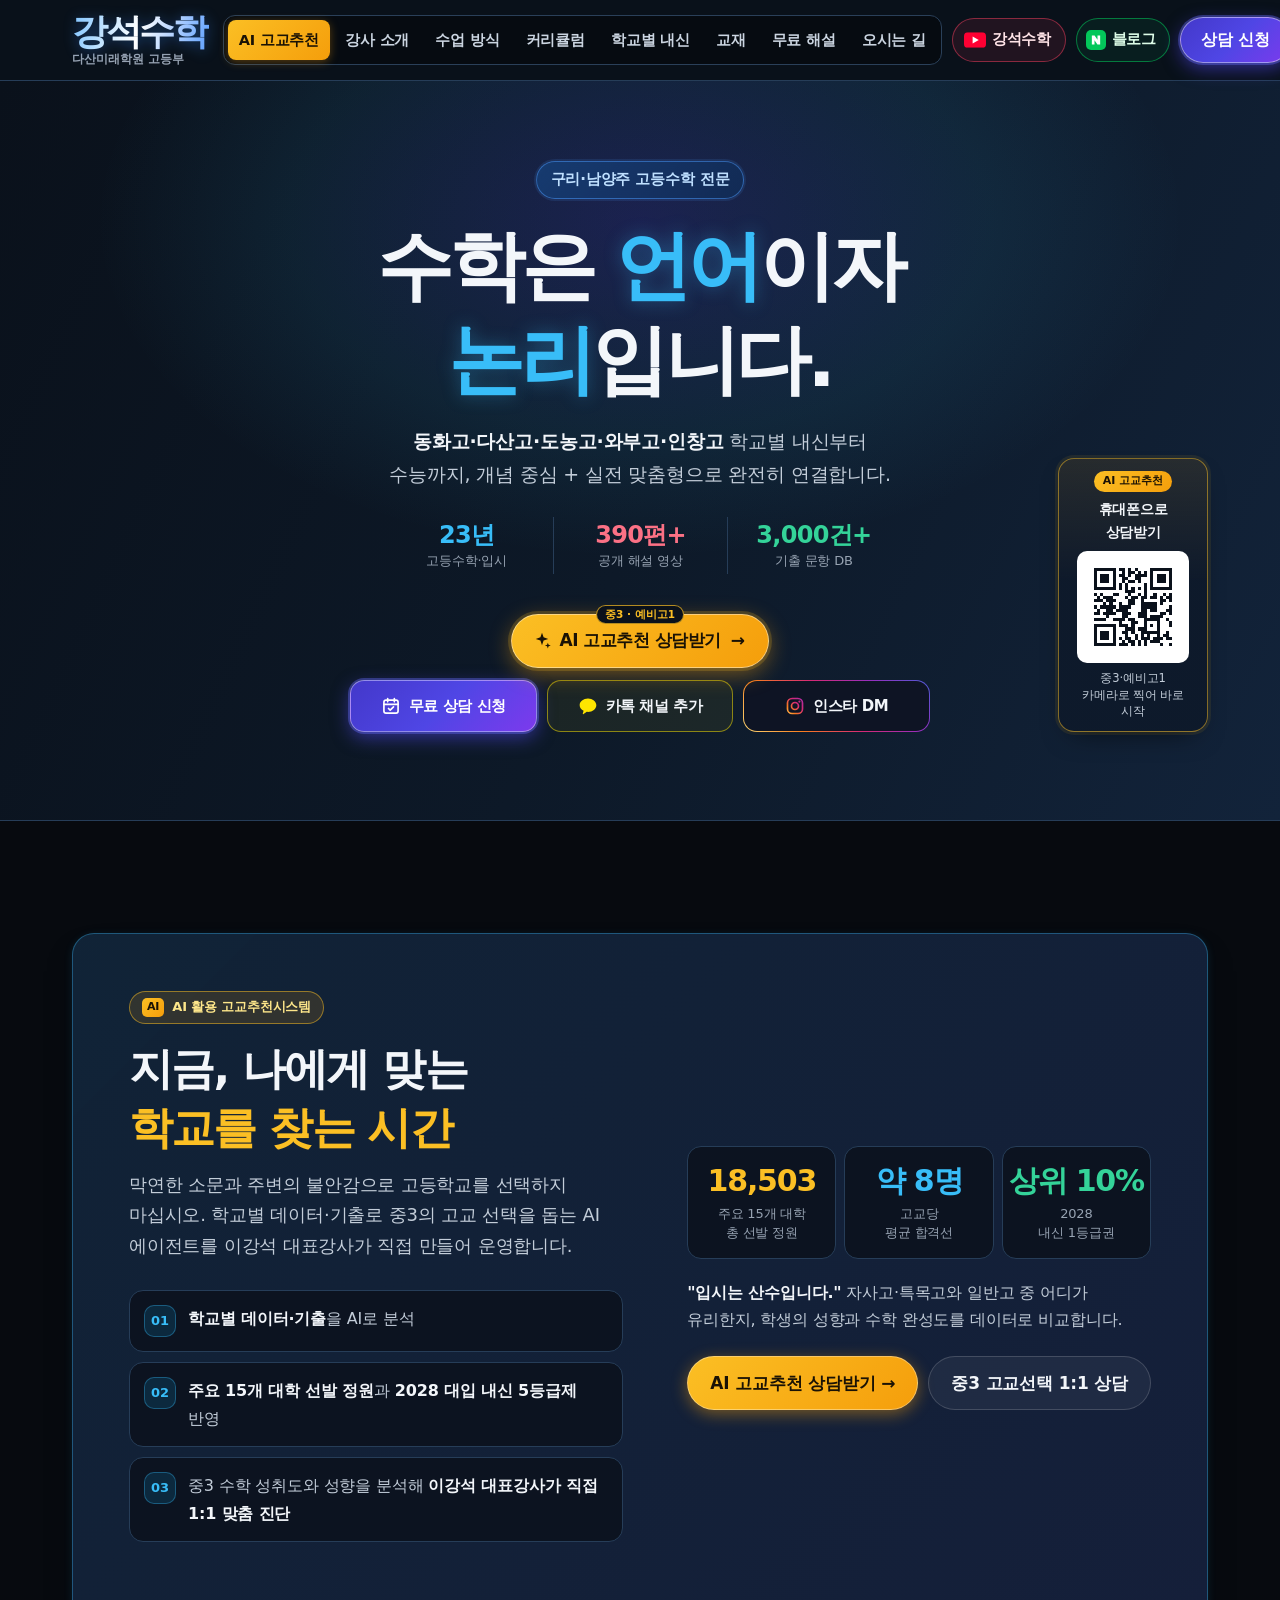
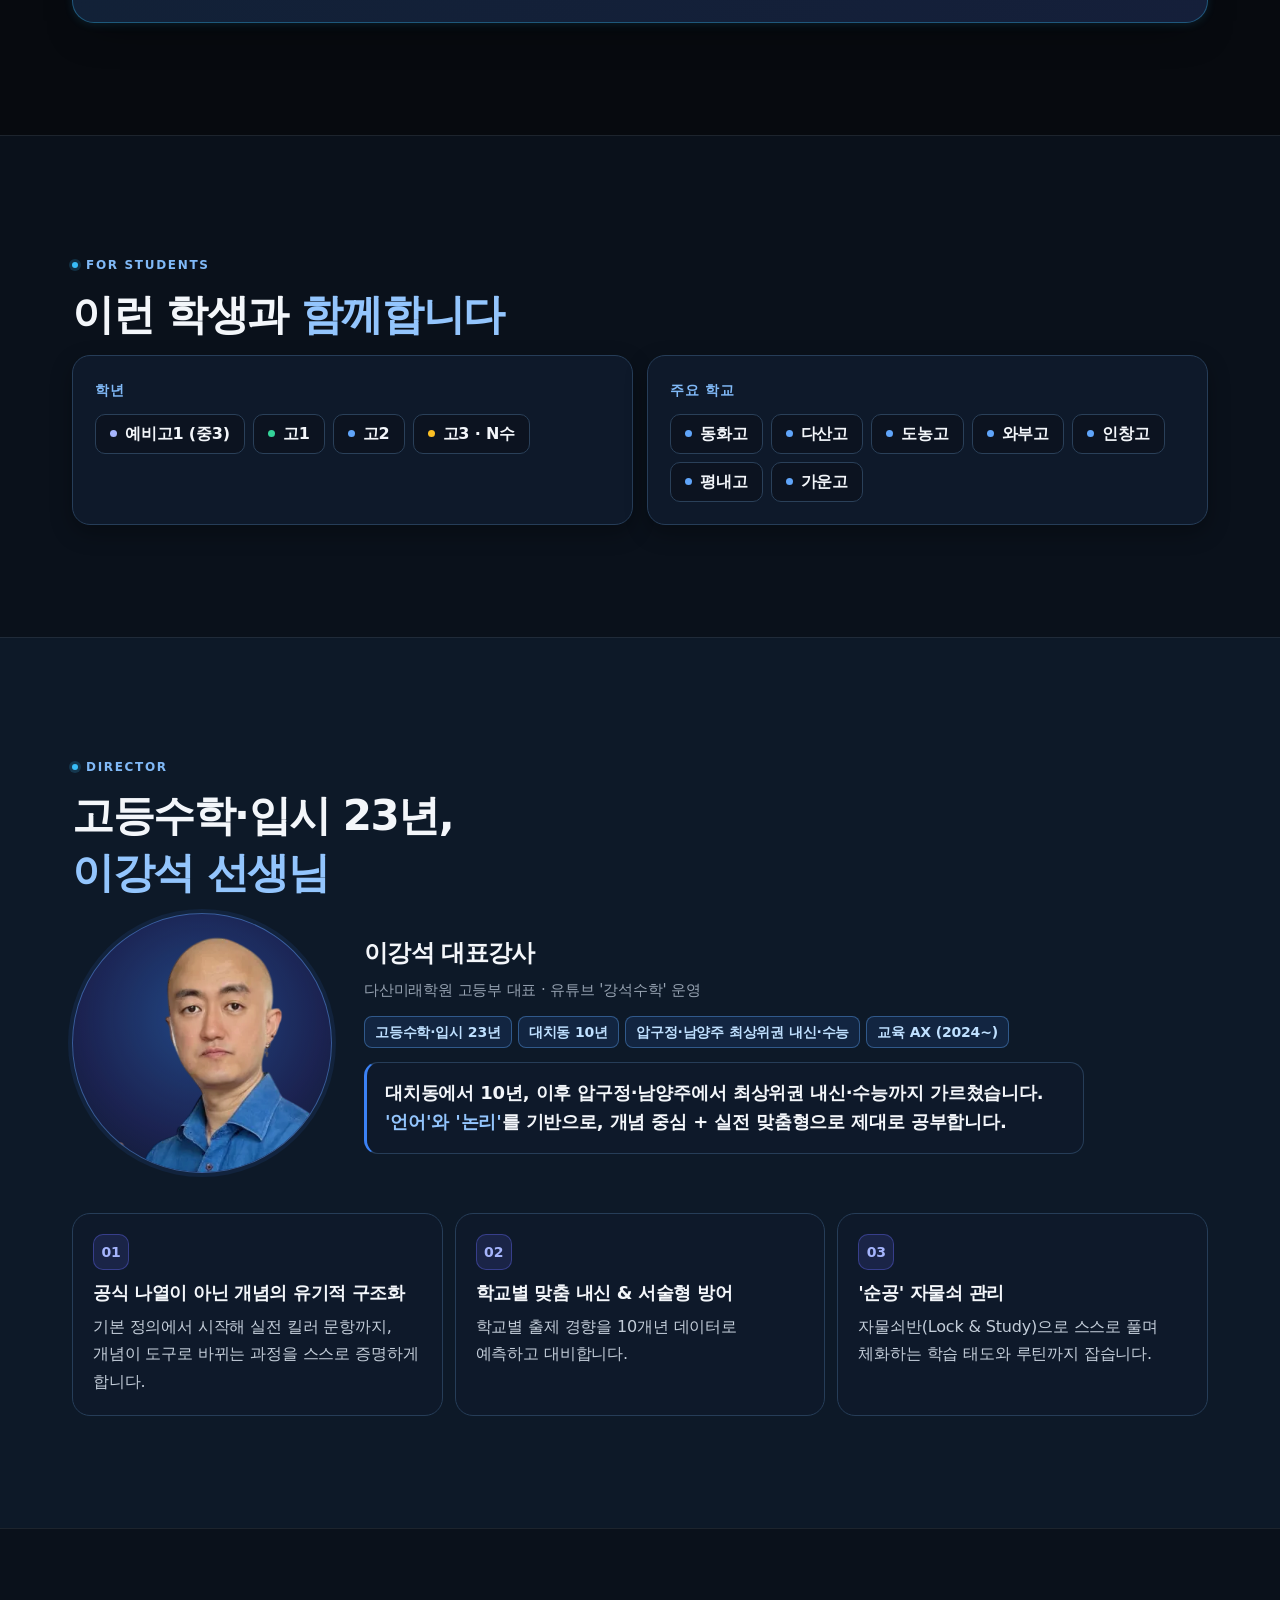
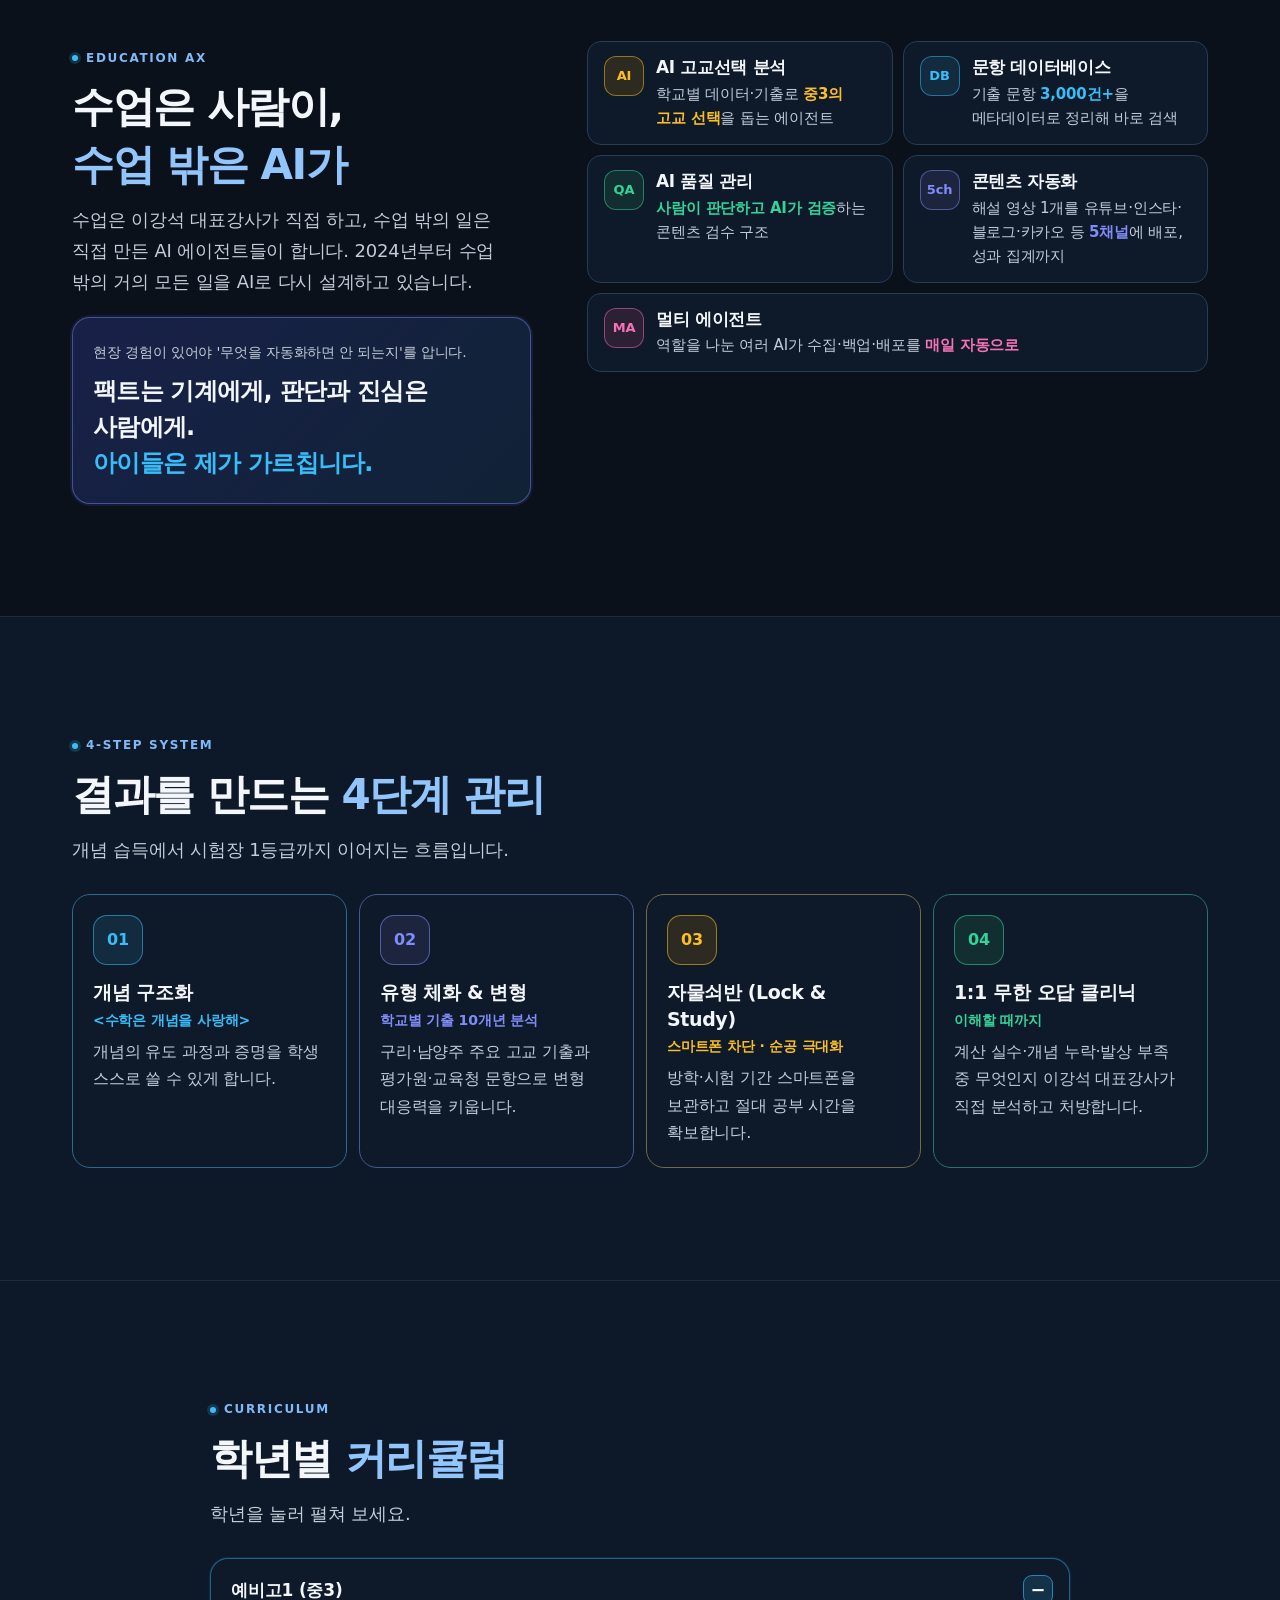
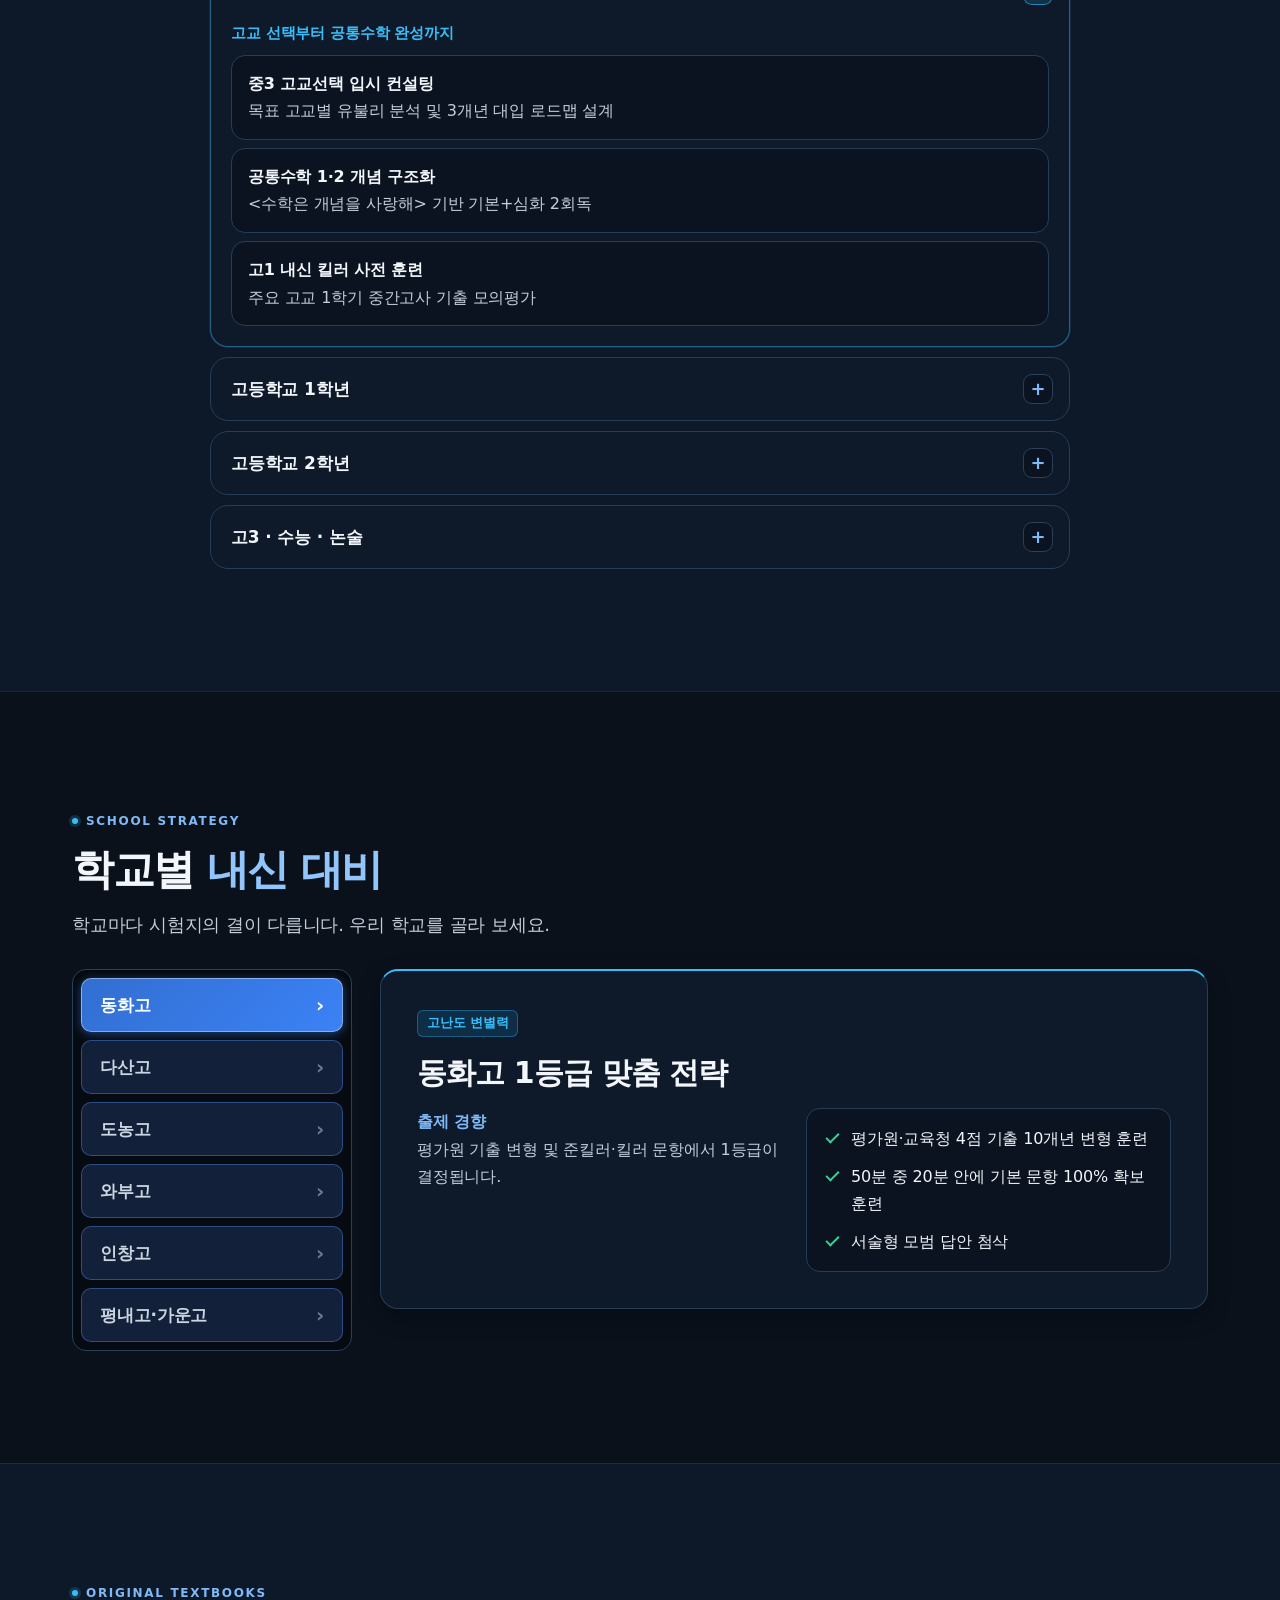
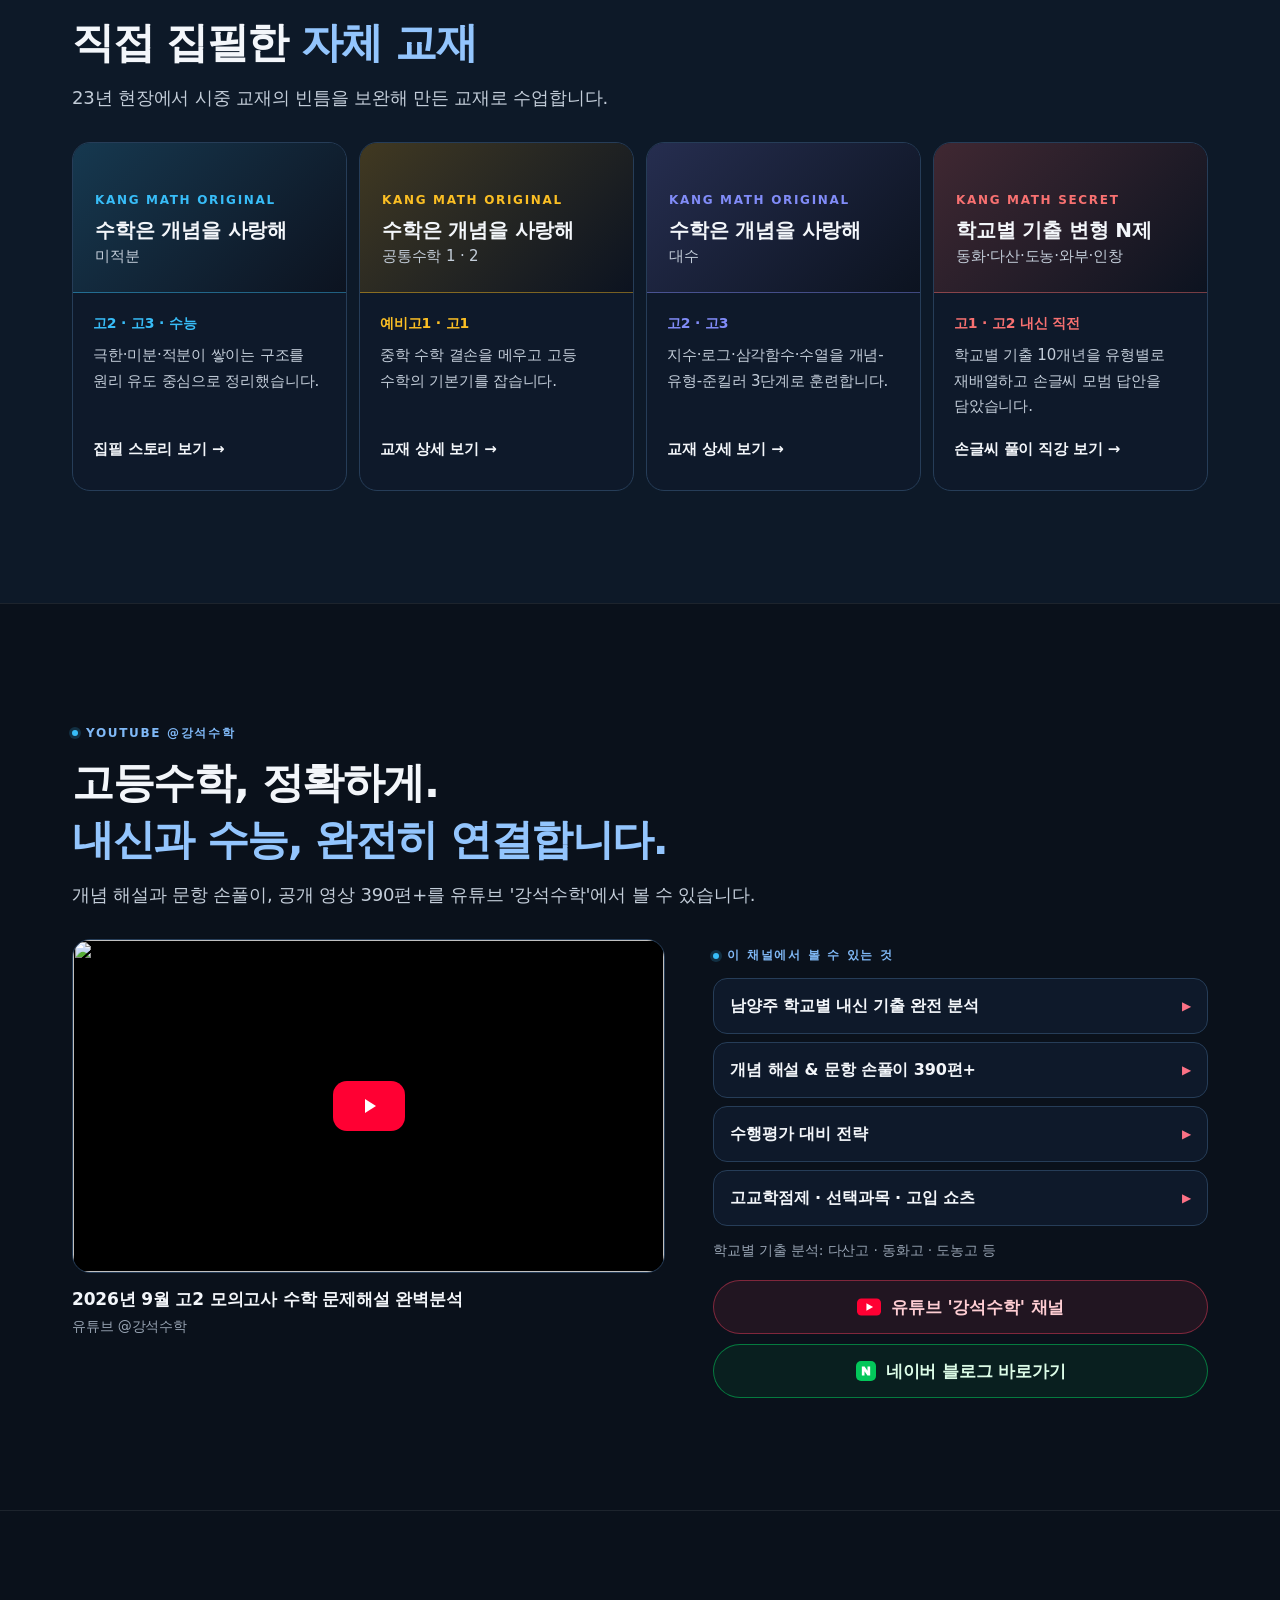
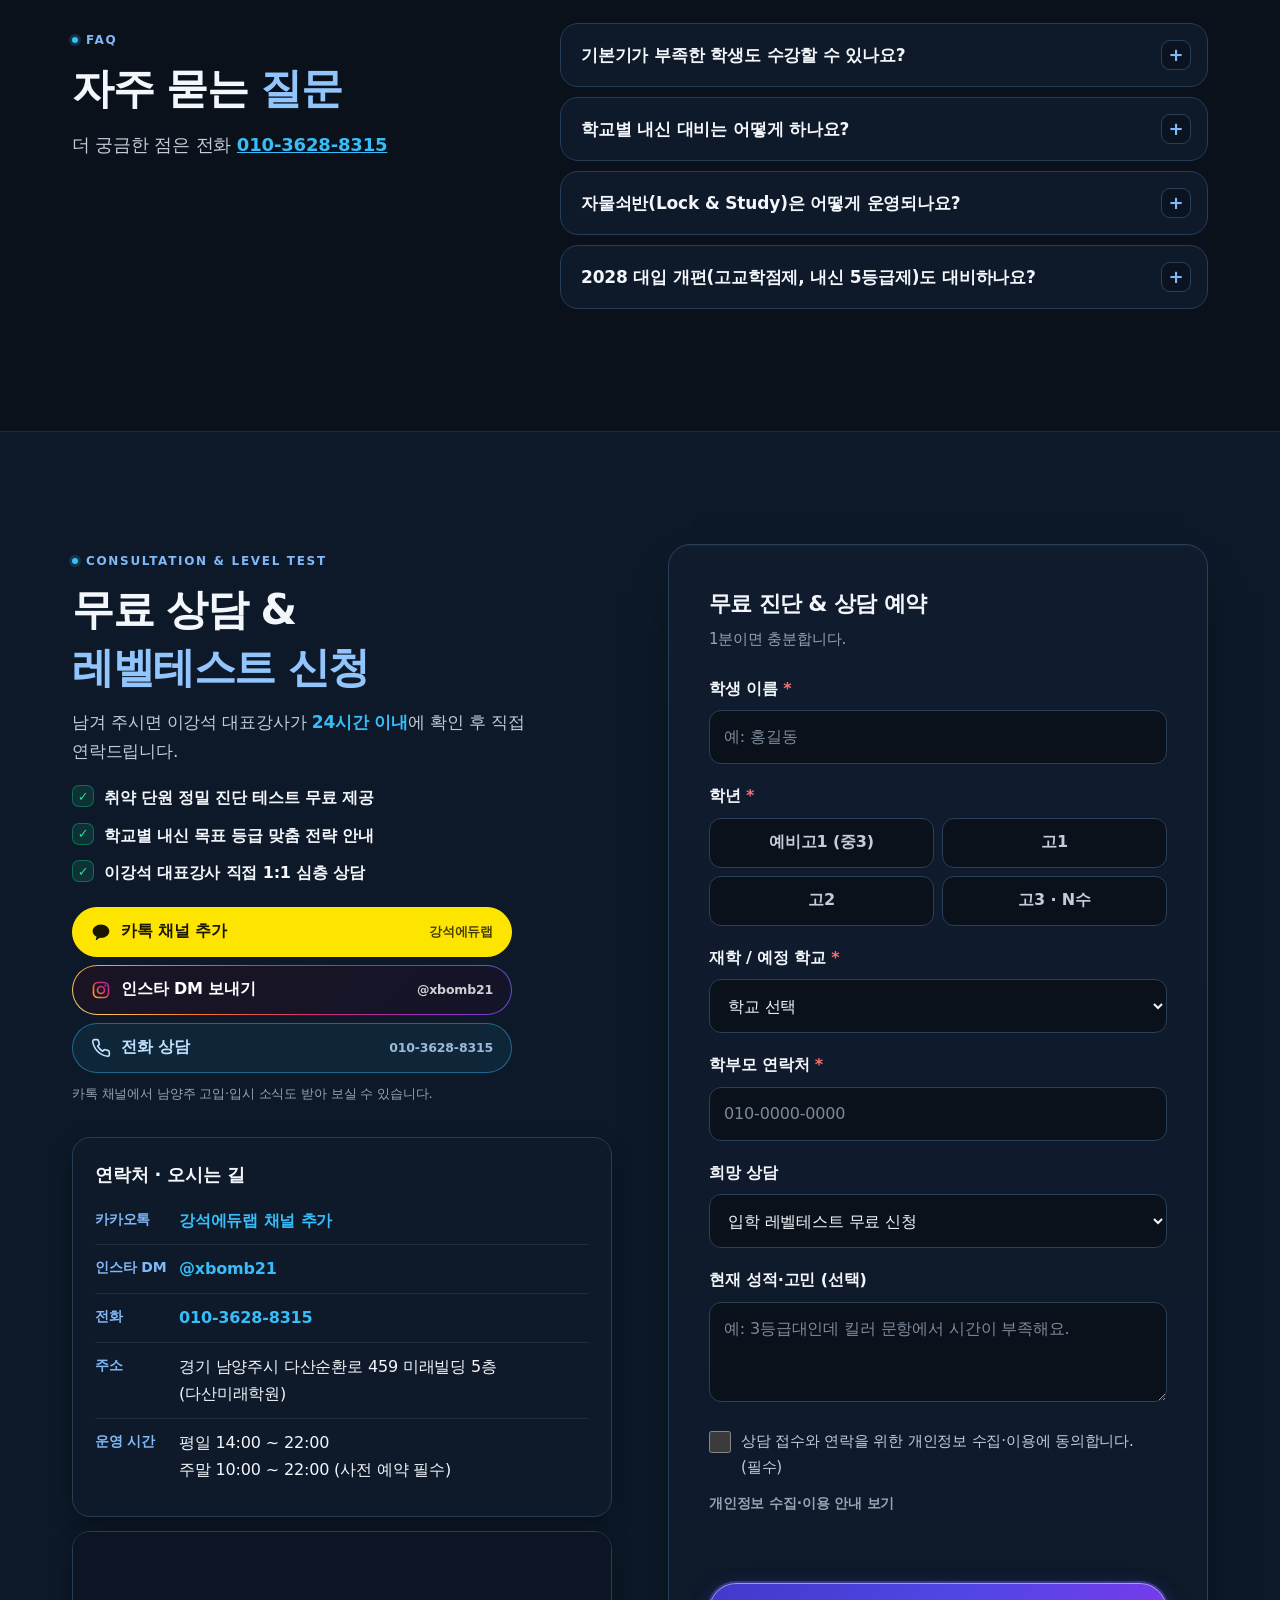
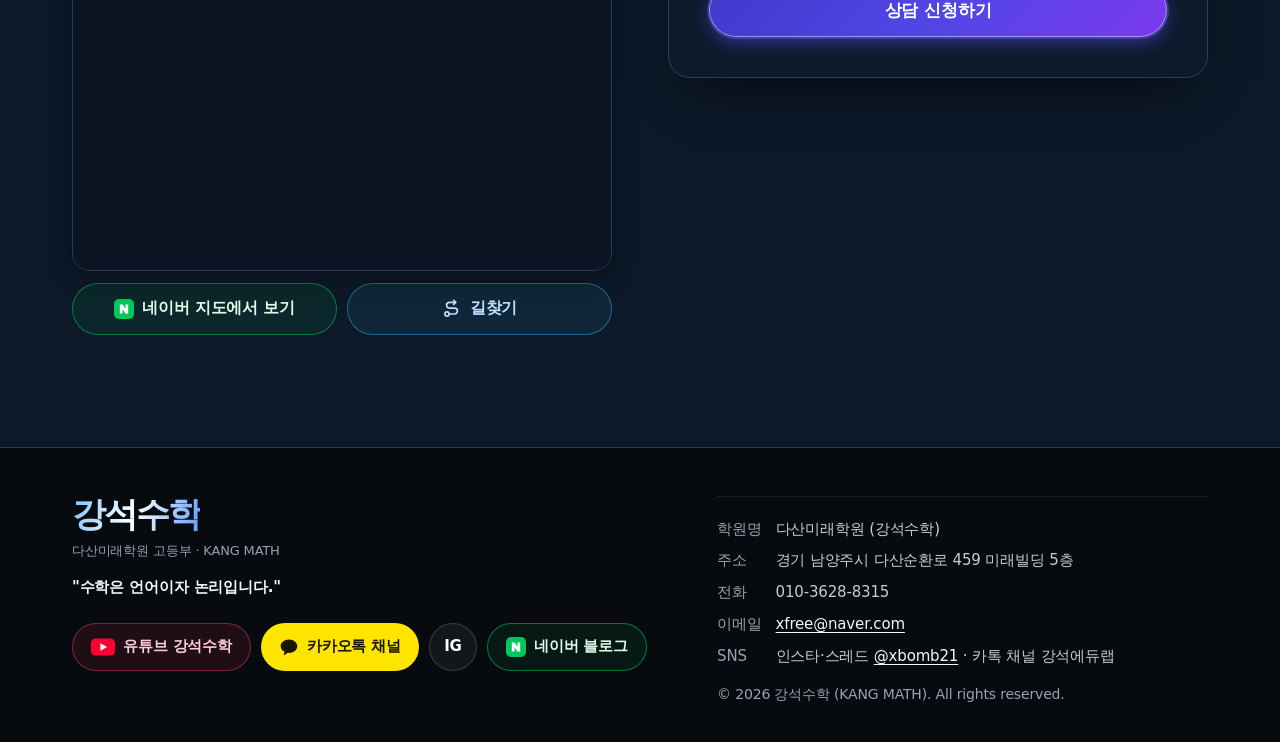
==== commit ae3b06bf: "Point AI recommendation links and QR to go.kangmath.com" ====
--- a/index.html
+++ b/index.html
@@ -72,7 +72,7 @@
   <div class="wrap">
     <a class="brand" href="#top" aria-label="강석수학 처음으로"><b>강석수학</b><small>다산미래학원 고등부</small></a>
     <nav class="nav-desktop" aria-label="주요 메뉴">
-      <a href="https://sch.kangmath.com/" class="hl">AI 고교추천</a>
+      <a href="https://go.kangmath.com/" class="hl">AI 고교추천</a>
       <a href="#about">강사 소개</a>
       <a href="#system">수업 방식</a>
       <a href="#curriculum">커리큘럼</a>
@@ -91,7 +91,7 @@
 </header>
 
 <nav class="sheet" id="sheet" aria-label="모바일 메뉴">
-  <a class="item ai" href="https://sch.kangmath.com/"><span class="ai-tag">AI</span>고교추천 상담받기</a>
+  <a class="item ai" href="https://go.kangmath.com/"><span class="ai-tag">AI</span>고교추천 상담받기</a>
   <a class="item" href="#about">강사 소개</a>
   <a class="item" href="#ax">수업 밖은 AI (교육 AX)</a>
   <a class="item" href="#system">수업 방식</a>
@@ -103,7 +103,7 @@
   <a class="item" href="#location">오시는 길</a>
   <div class="sheet-cta">
     <a class="btn btn-main" href="#consultation">무료 상담·레벨테스트 신청</a>
-    <a class="btn btn-ai" href="https://sch.kangmath.com/">AI 고교추천 상담받기</a>
+    <a class="btn btn-ai" href="https://go.kangmath.com/">AI 고교추천 상담받기</a>
     <a class="btn btn-kakao" href="https://pf.kakao.com/_xkxdQZX/friend" target="_blank" rel="noopener"><svg aria-hidden="true"><use href="#kakao"/></svg>카톡 채널 추가 · 강석에듀랩</a>
     <a class="btn btn-ig" href="https://ig.me/m/xbomb21" target="_blank" rel="noopener"><svg aria-hidden="true"><use href="#ig"/></svg>인스타 DM 보내기</a>
     <a class="btn btn-sky" href="tel:010-3628-8315">전화 010-3628-8315</a>
@@ -128,7 +128,7 @@
           <li><b>3,000건+</b><span>기출 문항 DB</span></li>
         </ul>
         <div class="hero-btns">
-          <a class="ai-cta" href="https://sch.kangmath.com/"><span class="shine" aria-hidden="true"></span><span class="badge">중3 · 예비고1</span><svg aria-hidden="true"><use href="#spark"/></svg>AI 고교추천 상담받기<span class="arr" aria-hidden="true">→</span></a>
+          <a class="ai-cta" href="https://go.kangmath.com/"><span class="shine" aria-hidden="true"></span><span class="badge">중3 · 예비고1</span><svg aria-hidden="true"><use href="#spark"/></svg>AI 고교추천 상담받기<span class="arr" aria-hidden="true">→</span></a>
           <div class="hero-sub">
             <a class="hbtn hbtn-main" href="#consultation" aria-label="무료 상담 신청"><svg aria-hidden="true"><use href="#cal"/></svg><span>무료 상담<span class="more"> 신청</span></span></a>
             <a class="hbtn hbtn-kakao" href="https://pf.kakao.com/_xkxdQZX/friend" target="_blank" rel="noopener" aria-label="카카오톡 채널 추가 (새 창)"><svg aria-hidden="true"><use href="#kakao"/></svg><span>카톡 채널<span class="more"> 추가</span></span></a>
@@ -139,7 +139,7 @@
       <aside class="pc-qr" aria-label="AI 고교추천 휴대폰으로 상담받기">
         <span class="qr-tag">AI 고교추천</span>
         <b>휴대폰으로 상담받기</b>
-        <span class="qr-box"><img src="/assets/qr-sch.svg" width="104" height="104" alt="AI 고교추천(sch.kangmath.com)으로 연결되는 QR 코드" loading="lazy" decoding="async"></span>
+        <span class="qr-box"><img src="/assets/qr-go.svg" width="104" height="104" alt="AI 고교추천(go.kangmath.com)으로 연결되는 QR 코드" loading="lazy" decoding="async"></span>
         <small>중3·예비고1<br>카메라로 찍어 바로 시작</small>
       </aside>
     </div>
@@ -167,7 +167,7 @@
           </div>
           <p class="ai-quote"><strong>"입시는 산수입니다."</strong> 자사고·특목고와 일반고 중 어디가 유리한지, 학생의 성향과 수학 완성도를 데이터로 비교합니다.</p>
           <div class="ai-btns">
-            <a class="btn btn-ai" href="https://sch.kangmath.com/">AI 고교추천 상담받기 →</a>
+            <a class="btn btn-ai" href="https://go.kangmath.com/">AI 고교추천 상담받기 →</a>
             <a class="btn btn-glass" href="#consultation" data-type="예비고1 고교선택 및 선행 전략">중3 고교선택 1:1 상담</a>
           </div>
         </div>
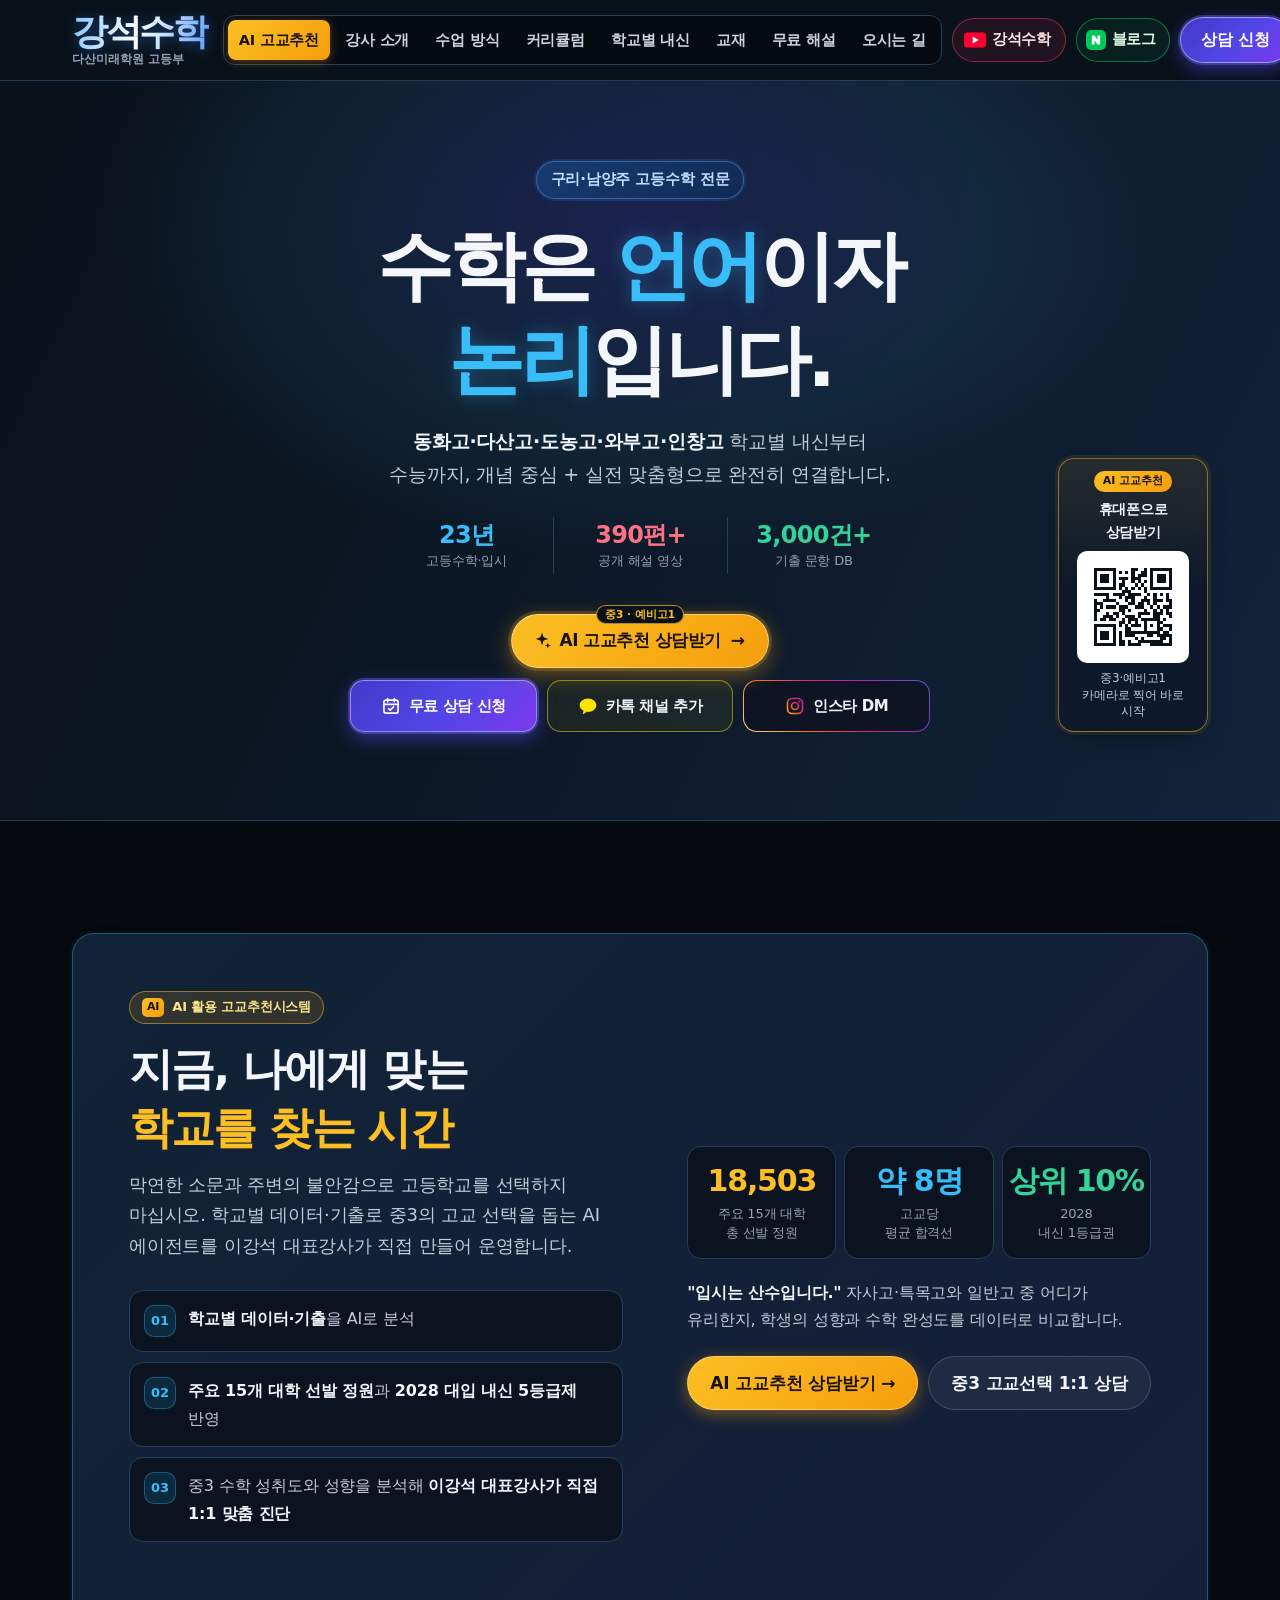
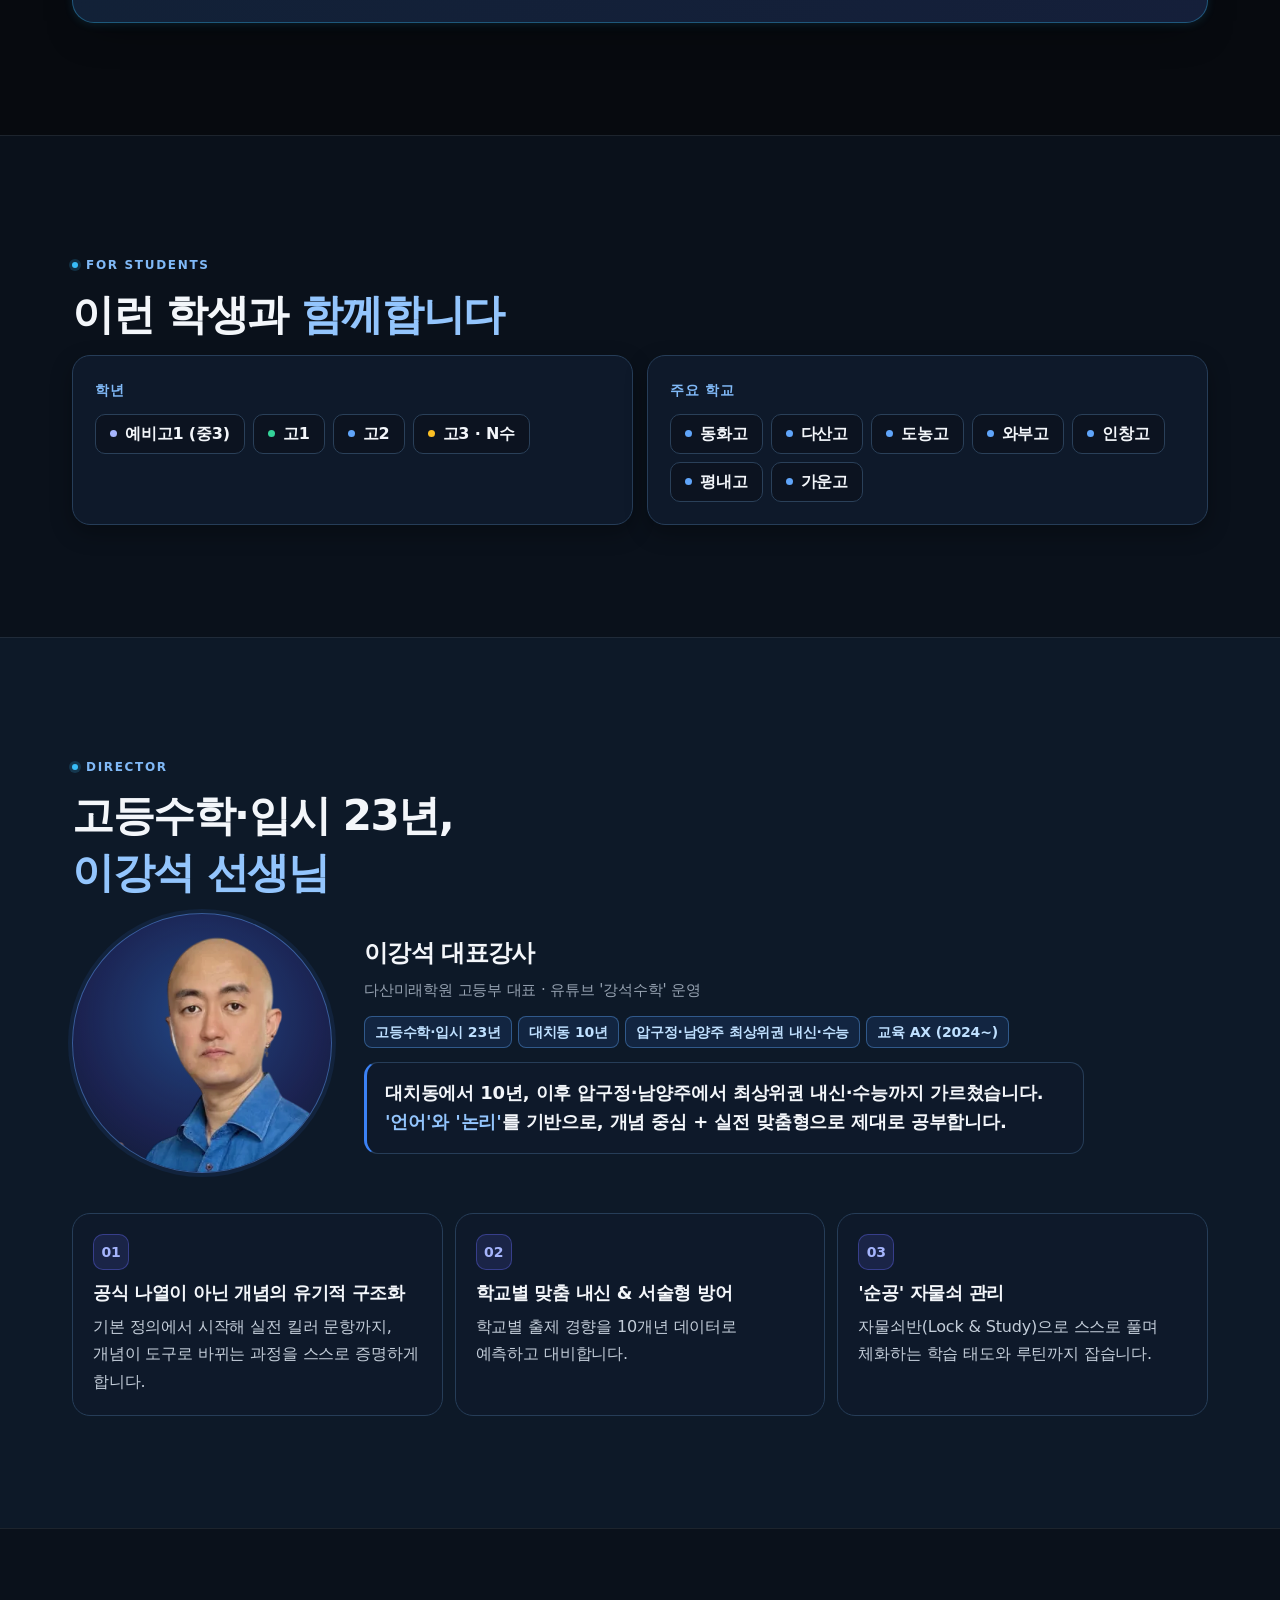
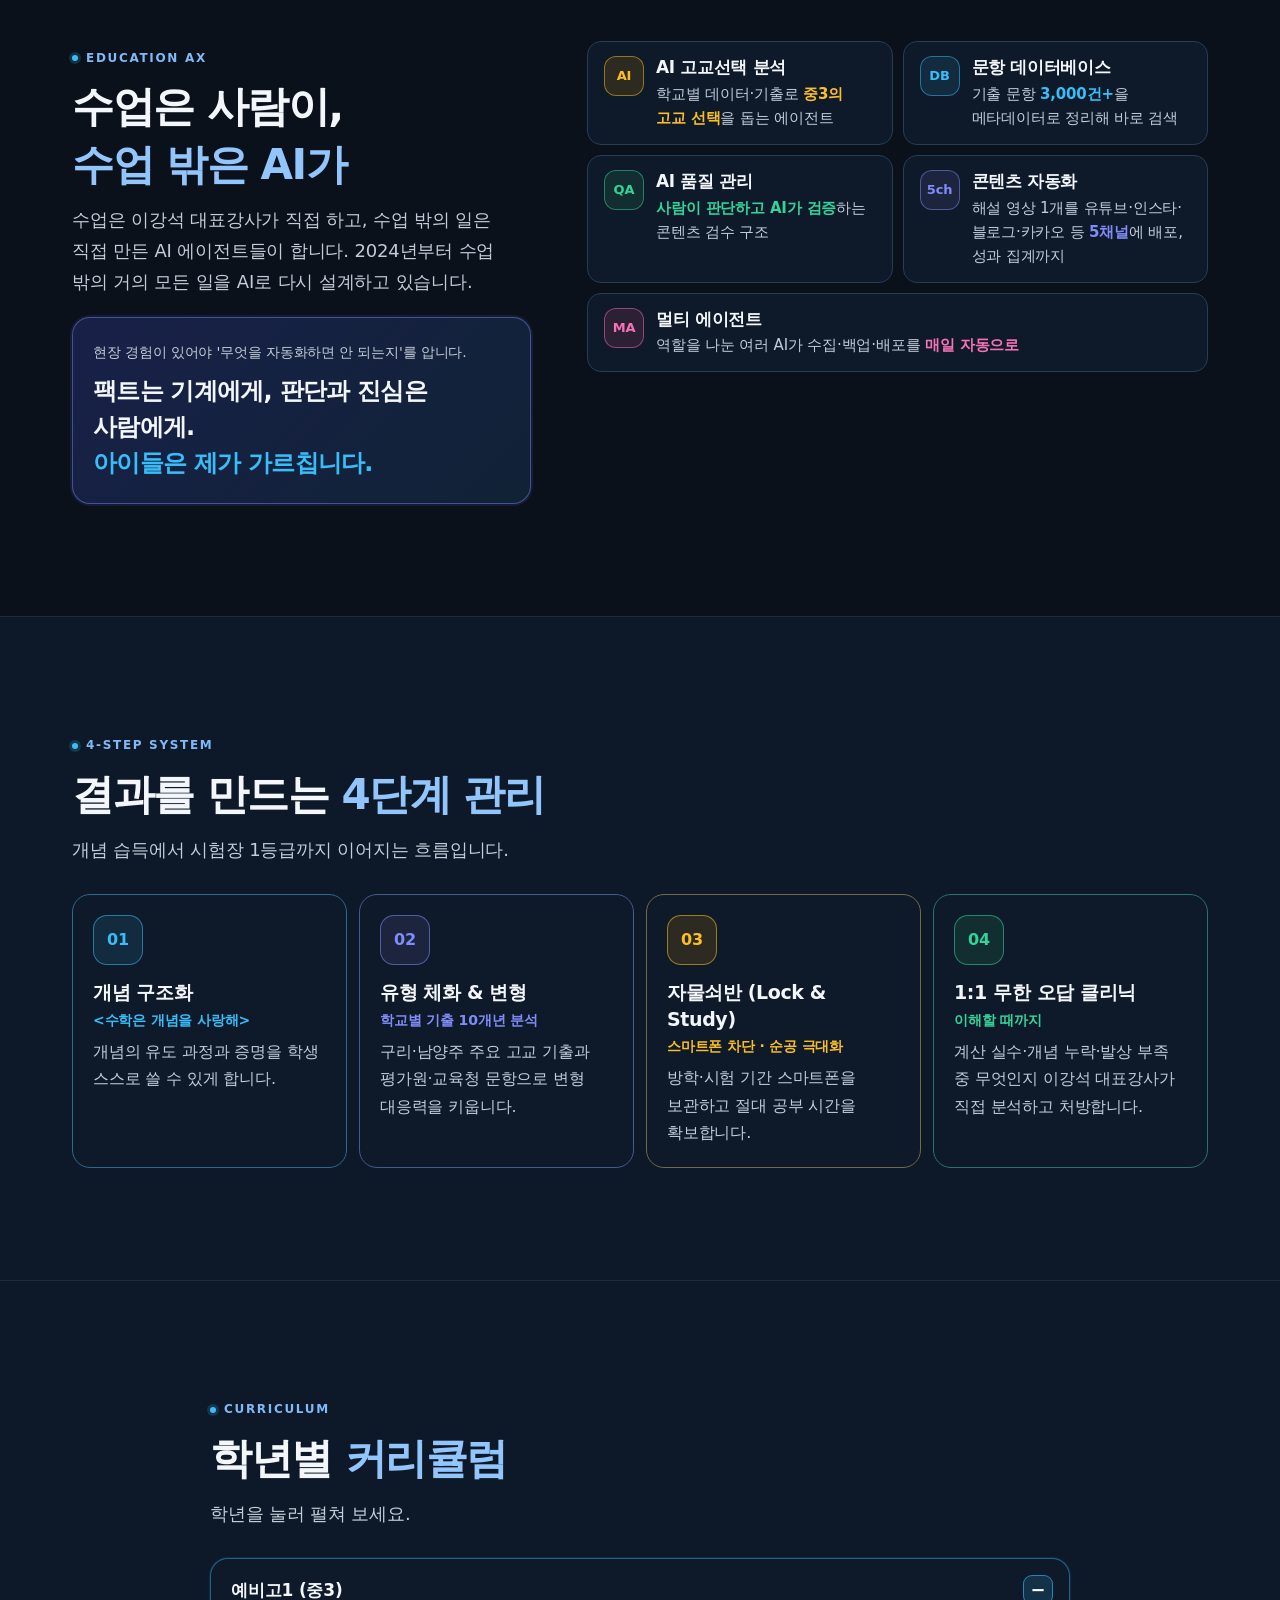
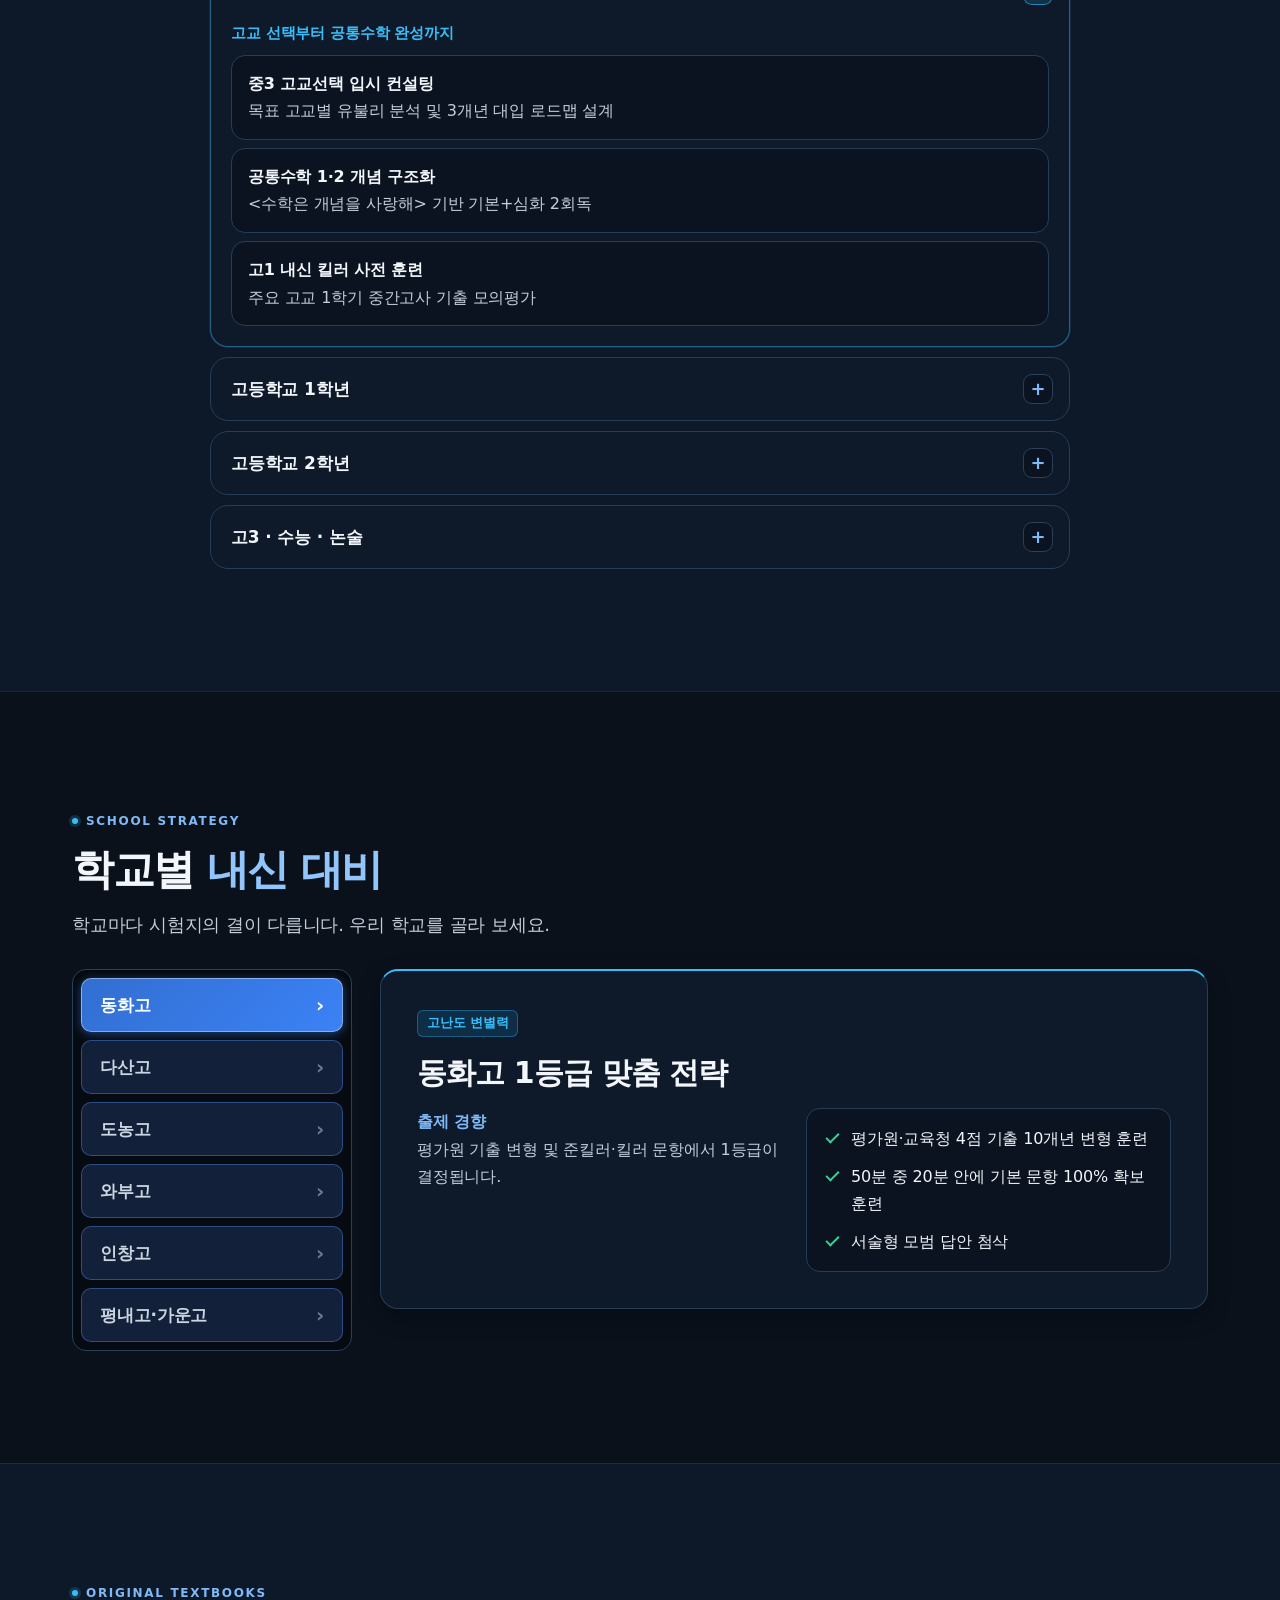
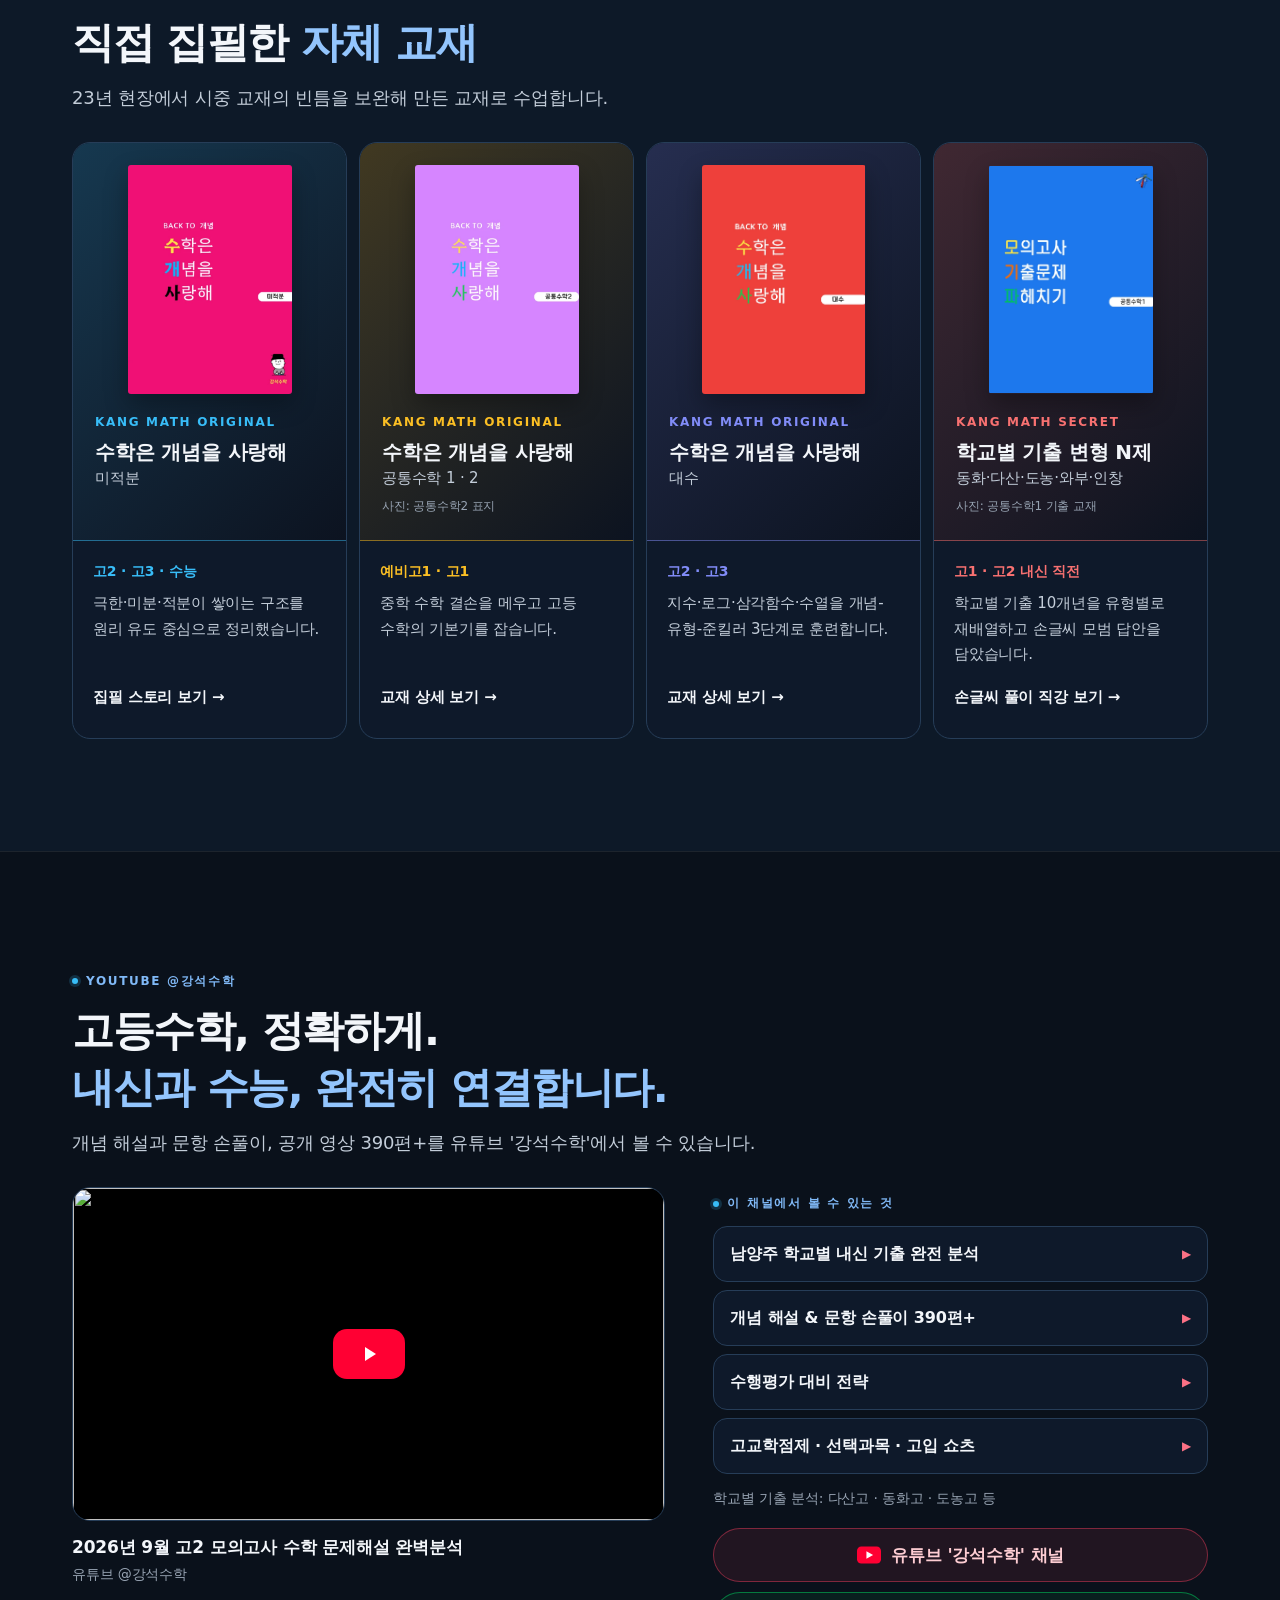
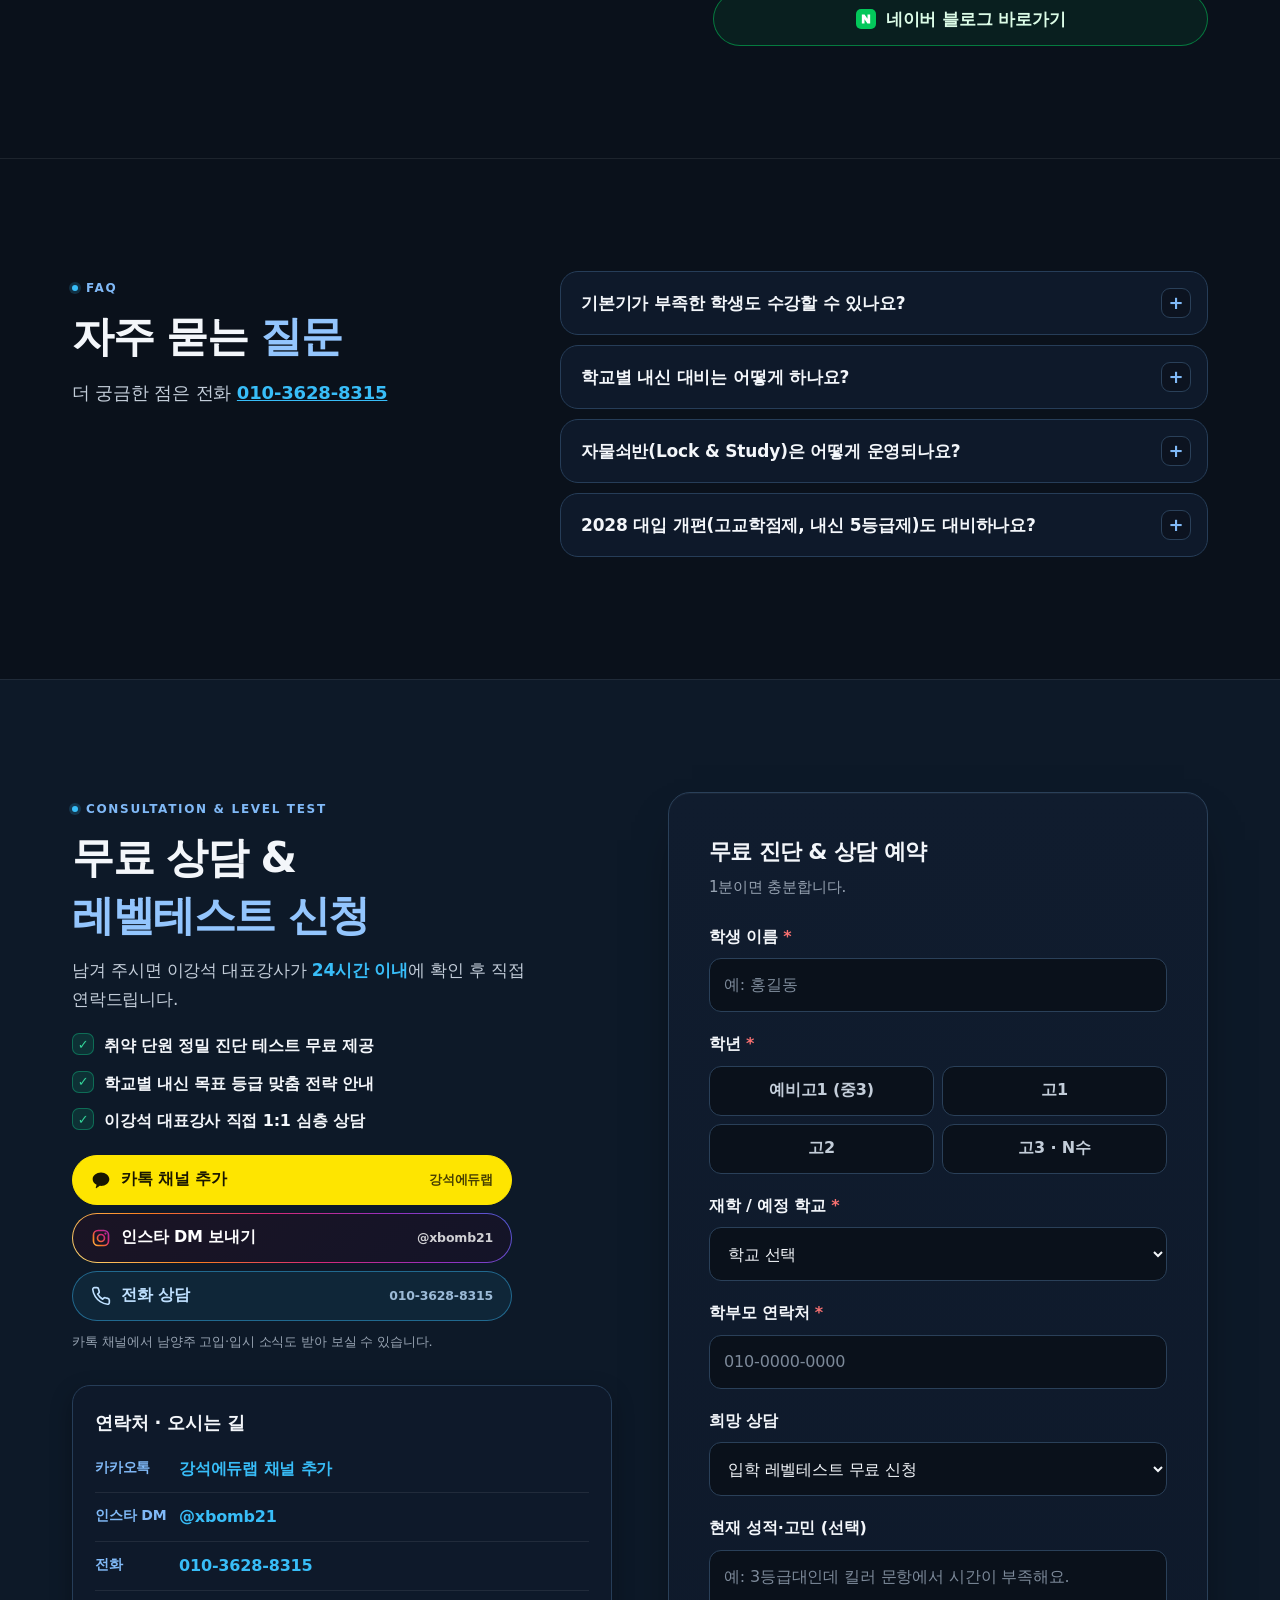
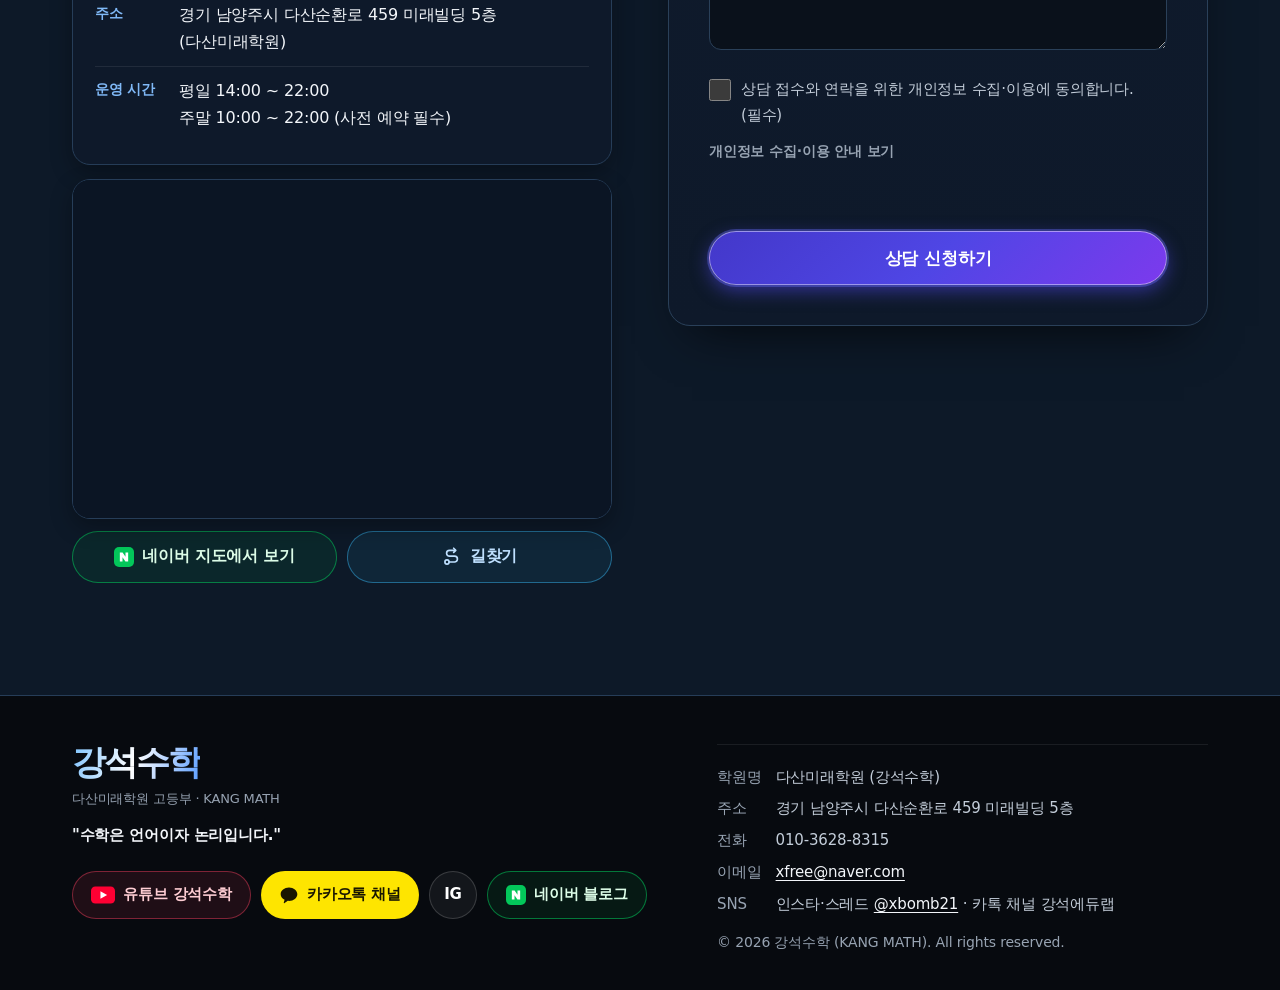
==== commit b65731dc: "Add textbook cover images to homepage" ====
--- a/index.html
+++ b/index.html
@@ -22,7 +22,7 @@
 <link rel="apple-touch-icon" href="/assets/apple-touch-icon.png">
 <link rel="preconnect" href="https://cdn.jsdelivr.net" crossorigin>
 <link rel="stylesheet" href="https://cdn.jsdelivr.net/gh/orioncactus/pretendard@v1.3.9/dist/web/variable/pretendardvariable-dynamic-subset.min.css">
-<link rel="stylesheet" href="/style.css?v=20261012b">
+<link rel="stylesheet" href="/style.css?v=20261018b">
 <script type="application/ld+json">
 {
   "@context": "https://schema.org",
@@ -72,7 +72,7 @@
   <div class="wrap">
     <a class="brand" href="#top" aria-label="강석수학 처음으로"><b>강석수학</b><small>다산미래학원 고등부</small></a>
     <nav class="nav-desktop" aria-label="주요 메뉴">
-      <a href="https://go.kangmath.com/" class="hl">AI 고교추천</a>
+      <a href="https://go.dasanmirae.co.kr/" class="hl">AI 고교추천</a>
       <a href="#about">강사 소개</a>
       <a href="#system">수업 방식</a>
       <a href="#curriculum">커리큘럼</a>
@@ -91,7 +91,7 @@
 </header>
 
 <nav class="sheet" id="sheet" aria-label="모바일 메뉴">
-  <a class="item ai" href="https://go.kangmath.com/"><span class="ai-tag">AI</span>고교추천 상담받기</a>
+  <a class="item ai" href="https://go.dasanmirae.co.kr/"><span class="ai-tag">AI</span>고교추천 상담받기</a>
   <a class="item" href="#about">강사 소개</a>
   <a class="item" href="#ax">수업 밖은 AI (교육 AX)</a>
   <a class="item" href="#system">수업 방식</a>
@@ -103,7 +103,7 @@
   <a class="item" href="#location">오시는 길</a>
   <div class="sheet-cta">
     <a class="btn btn-main" href="#consultation">무료 상담·레벨테스트 신청</a>
-    <a class="btn btn-ai" href="https://go.kangmath.com/">AI 고교추천 상담받기</a>
+    <a class="btn btn-ai" href="https://go.dasanmirae.co.kr/">AI 고교추천 상담받기</a>
     <a class="btn btn-kakao" href="https://pf.kakao.com/_xkxdQZX/friend" target="_blank" rel="noopener"><svg aria-hidden="true"><use href="#kakao"/></svg>카톡 채널 추가 · 강석에듀랩</a>
     <a class="btn btn-ig" href="https://ig.me/m/xbomb21" target="_blank" rel="noopener"><svg aria-hidden="true"><use href="#ig"/></svg>인스타 DM 보내기</a>
     <a class="btn btn-sky" href="tel:010-3628-8315">전화 010-3628-8315</a>
@@ -128,7 +128,7 @@
           <li><b>3,000건+</b><span>기출 문항 DB</span></li>
         </ul>
         <div class="hero-btns">
-          <a class="ai-cta" href="https://go.kangmath.com/"><span class="shine" aria-hidden="true"></span><span class="badge">중3 · 예비고1</span><svg aria-hidden="true"><use href="#spark"/></svg>AI 고교추천 상담받기<span class="arr" aria-hidden="true">→</span></a>
+          <a class="ai-cta" href="https://go.dasanmirae.co.kr/"><span class="shine" aria-hidden="true"></span><span class="badge">중3 · 예비고1</span><svg aria-hidden="true"><use href="#spark"/></svg>AI 고교추천 상담받기<span class="arr" aria-hidden="true">→</span></a>
           <div class="hero-sub">
             <a class="hbtn hbtn-main" href="#consultation" aria-label="무료 상담 신청"><svg aria-hidden="true"><use href="#cal"/></svg><span>무료 상담<span class="more"> 신청</span></span></a>
             <a class="hbtn hbtn-kakao" href="https://pf.kakao.com/_xkxdQZX/friend" target="_blank" rel="noopener" aria-label="카카오톡 채널 추가 (새 창)"><svg aria-hidden="true"><use href="#kakao"/></svg><span>카톡 채널<span class="more"> 추가</span></span></a>
@@ -139,7 +139,7 @@
       <aside class="pc-qr" aria-label="AI 고교추천 휴대폰으로 상담받기">
         <span class="qr-tag">AI 고교추천</span>
         <b>휴대폰으로 상담받기</b>
-        <span class="qr-box"><img src="/assets/qr-go.svg" width="104" height="104" alt="AI 고교추천(go.kangmath.com)으로 연결되는 QR 코드" loading="lazy" decoding="async"></span>
+        <span class="qr-box"><img src="/assets/qr-go.svg" width="104" height="104" alt="AI 고교추천(go.dasanmirae.co.kr)으로 연결되는 QR 코드" loading="lazy" decoding="async"></span>
         <small>중3·예비고1<br>카메라로 찍어 바로 시작</small>
       </aside>
     </div>
@@ -167,7 +167,7 @@
           </div>
           <p class="ai-quote"><strong>"입시는 산수입니다."</strong> 자사고·특목고와 일반고 중 어디가 유리한지, 학생의 성향과 수학 완성도를 데이터로 비교합니다.</p>
           <div class="ai-btns">
-            <a class="btn btn-ai" href="https://go.kangmath.com/">AI 고교추천 상담받기 →</a>
+            <a class="btn btn-ai" href="https://go.dasanmirae.co.kr/">AI 고교추천 상담받기 →</a>
             <a class="btn btn-glass" href="#consultation" data-type="예비고1 고교선택 및 선행 전략">중3 고교선택 1:1 상담</a>
           </div>
         </div>
@@ -349,13 +349,29 @@
       <h2 class="h2" id="books-title">직접 집필한 <em>자체 교재</em></h2>
       <p class="desc">23년 현장에서 시중 교재의 빈틈을 보완해 만든 교재로 수업합니다.</p>
       <div class="hscroll" aria-label="교재 목록">
-        <article class="book"><div class="book-cover"><small>KANG MATH ORIGINAL</small><b>수학은 개념을 사랑해</b><span>미적분</span></div>
+        <article class="book"><div class="book-cover has-image">
+          <a class="book-photo" href="https://blog.naver.com/iji99/224345967652" target="_blank" rel="noopener" aria-label="미적분 교재 소개 보기 (네이버 블로그, 새 창)">
+            <img src="/assets/textbooks/calculus.webp" width="966" height="666" alt="수학은 개념을 사랑해 미적분 교재의 분홍색 표지" loading="lazy" decoding="async">
+          </a>
+          <small>KANG MATH ORIGINAL</small><b>수학은 개념을 사랑해</b><span>미적분</span></div>
           <div class="book-body"><span class="target">고2 · 고3 · 수능</span><p>극한·미분·적분이 쌓이는 구조를 원리 유도 중심으로 정리했습니다.</p><a href="https://blog.naver.com/iji99/224345967652" target="_blank" rel="noopener">집필 스토리 보기 →</a></div></article>
-        <article class="book"><div class="book-cover"><small>KANG MATH ORIGINAL</small><b>수학은 개념을 사랑해</b><span>공통수학 1 · 2</span></div>
-          <div class="book-body"><span class="target">예비고1 · 고1</span><p>중학 수학 결손을 메우고 고등 수학의 기본기를 잡습니다.</p><a href="https://blog.naver.com/iji99" target="_blank" rel="noopener">교재 상세 보기 →</a></div></article>
-        <article class="book"><div class="book-cover"><small>KANG MATH ORIGINAL</small><b>수학은 개념을 사랑해</b><span>대수</span></div>
+        <article class="book"><div class="book-cover has-image">
+          <a class="book-photo" href="https://blog.naver.com/iji99/223938697275" target="_blank" rel="noopener" aria-label="공통수학2 교재 소개 보기 (네이버 블로그, 새 창)">
+            <img src="/assets/textbooks/common-math-2.webp" width="966" height="666" alt="수학은 개념을 사랑해 공통수학2 교재의 보라색 표지" loading="lazy" decoding="async">
+          </a>
+          <small>KANG MATH ORIGINAL</small><b>수학은 개념을 사랑해</b><span>공통수학 1 · 2</span><span class="book-caption">사진: 공통수학2 표지</span></div>
+          <div class="book-body"><span class="target">예비고1 · 고1</span><p>중학 수학 결손을 메우고 고등 수학의 기본기를 잡습니다.</p><a href="https://blog.naver.com/iji99/223938697275" target="_blank" rel="noopener">교재 상세 보기 →</a></div></article>
+        <article class="book"><div class="book-cover has-image">
+          <div class="book-photo book-photo--portrait">
+            <img src="/assets/textbooks/algebra.webp" width="694" height="981" alt="수학은 개념을 사랑해 대수 교재의 빨간색 표지" loading="lazy" decoding="async">
+          </div>
+          <small>KANG MATH ORIGINAL</small><b>수학은 개념을 사랑해</b><span>대수</span></div>
           <div class="book-body"><span class="target">고2 · 고3</span><p>지수·로그·삼각함수·수열을 개념-유형-준킬러 3단계로 훈련합니다.</p><a href="https://blog.naver.com/iji99" target="_blank" rel="noopener">교재 상세 보기 →</a></div></article>
-        <article class="book"><div class="book-cover"><small>KANG MATH SECRET</small><b>학교별 기출 변형 N제</b><span>동화·다산·도농·와부·인창</span></div>
+        <article class="book"><div class="book-cover has-image">
+          <div class="book-photo book-photo--portrait">
+            <img src="/assets/textbooks/past-exams-common-math-1.webp?v=20261018c" width="696" height="965" alt="모의고사 기출문제 파헤치기 공통수학1 교재의 파란색 표지" loading="lazy" decoding="async">
+          </div>
+          <small>KANG MATH SECRET</small><b>학교별 기출 변형 N제</b><span>동화·다산·도농·와부·인창</span><span class="book-caption">사진: 공통수학1 기출 교재</span></div>
           <div class="book-body"><span class="target">고1 · 고2 내신 직전</span><p>학교별 기출 10개년을 유형별로 재배열하고 손글씨 모범 답안을 담았습니다.</p><a href="https://www.youtube.com/@강석수학" target="_blank" rel="noopener">손글씨 풀이 직강 보기 →</a></div></article>
       </div>
       <p class="swipe-hint">옆으로 넘겨 보세요 →</p>
--- a/style.css
+++ b/style.css
@@ -262,10 +262,17 @@
 .hscroll>*{scroll-snap-align:start}
 .book{--a:#38BDF8;border-radius:var(--r-lg);background:var(--panel);overflow:hidden;display:flex;flex-direction:column;border:1px solid var(--line)}
 .book:nth-child(2){--a:#FBBF24} .book:nth-child(3){--a:#818CF8} .book:nth-child(4){--a:#F87171}
-.book-cover{padding:22px;min-height:150px;display:flex;flex-direction:column;justify-content:flex-end;background:linear-gradient(135deg,color-mix(in srgb,var(--a) 22%,#0C1320) 0%,#0C1320 100%);border-bottom:1px solid color-mix(in srgb,var(--a) 40%,transparent)}
+.book-cover{padding:22px;min-height:398px;display:flex;flex-direction:column;justify-content:center;background:linear-gradient(135deg,color-mix(in srgb,var(--a) 22%,#0C1320) 0%,#0C1320 100%);border-bottom:1px solid color-mix(in srgb,var(--a) 40%,transparent)}
+.book-cover.has-image{justify-content:flex-start}
+/* 블로그의 앞·뒤 표지 원본에서 앞표지를 표시한다. 원본 파일은 그대로 보관. */
+.book-photo{display:block;flex:none;width:164px;aspect-ratio:5/7;margin:0 auto 18px;overflow:hidden;border-radius:3px;box-shadow:0 10px 24px rgba(0,0,0,.3)}
+.book-photo img{width:100%;height:100%;object-fit:cover;object-position:right center}
+.book-photo--portrait img{object-fit:contain;object-position:center}
+.book-photo:focus-visible{outline-offset:5px}
 .book-cover small{font-size:12px;letter-spacing:.14em;font-weight:800;color:var(--a)}
 .book-cover b{font-size:20px;line-height:1.35;margin-top:6px;color:var(--text)}
 .book-cover span{font-size:15px;color:var(--text-2)}
+.book-cover .book-caption{font-size:12px;color:var(--text-3);margin-top:4px}
 .book-body{padding:18px 20px;font-size:15px;color:var(--text-2);flex:1;display:flex;flex-direction:column;gap:8px}
 .book-body .target{font-weight:800;color:var(--a);font-size:14px}
 .book-body a{margin-top:auto;font-weight:800;color:var(--text);text-decoration:none;min-height:44px;display:flex;align-items:center;font-size:15px}
